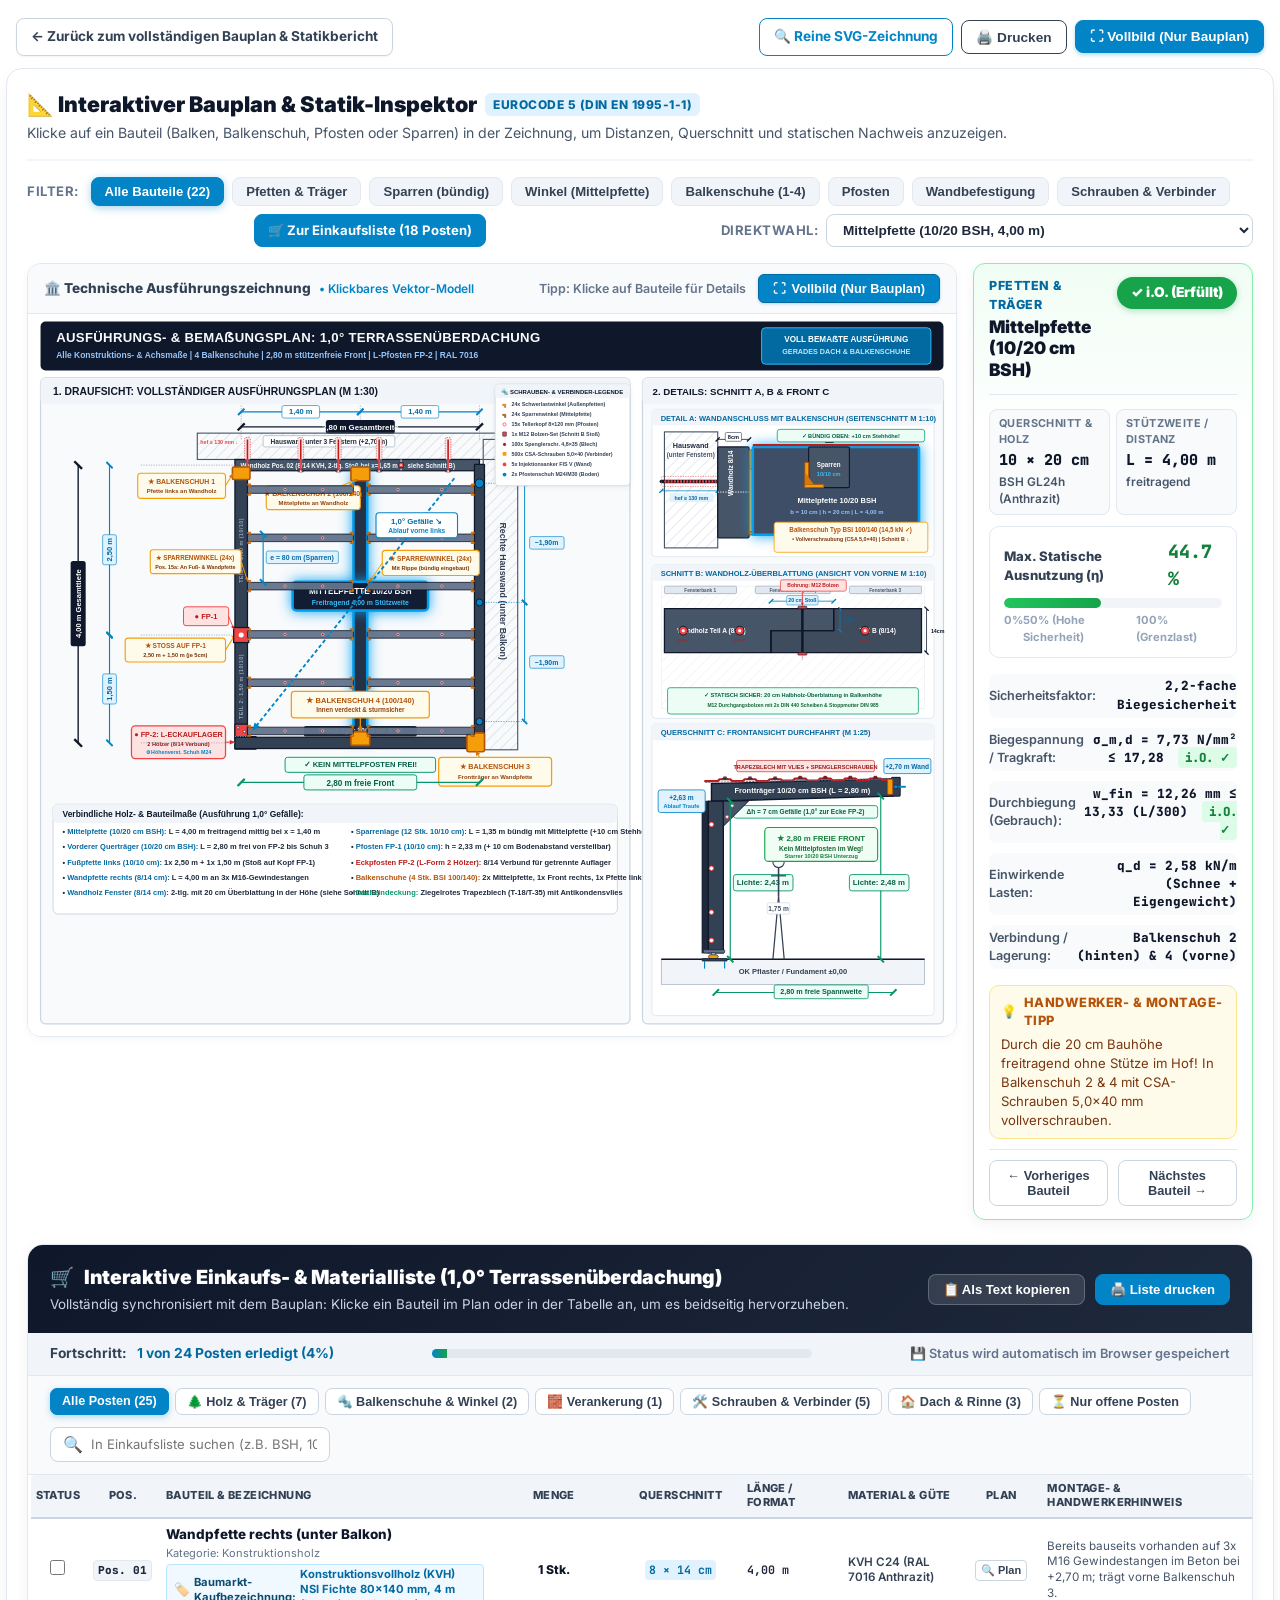
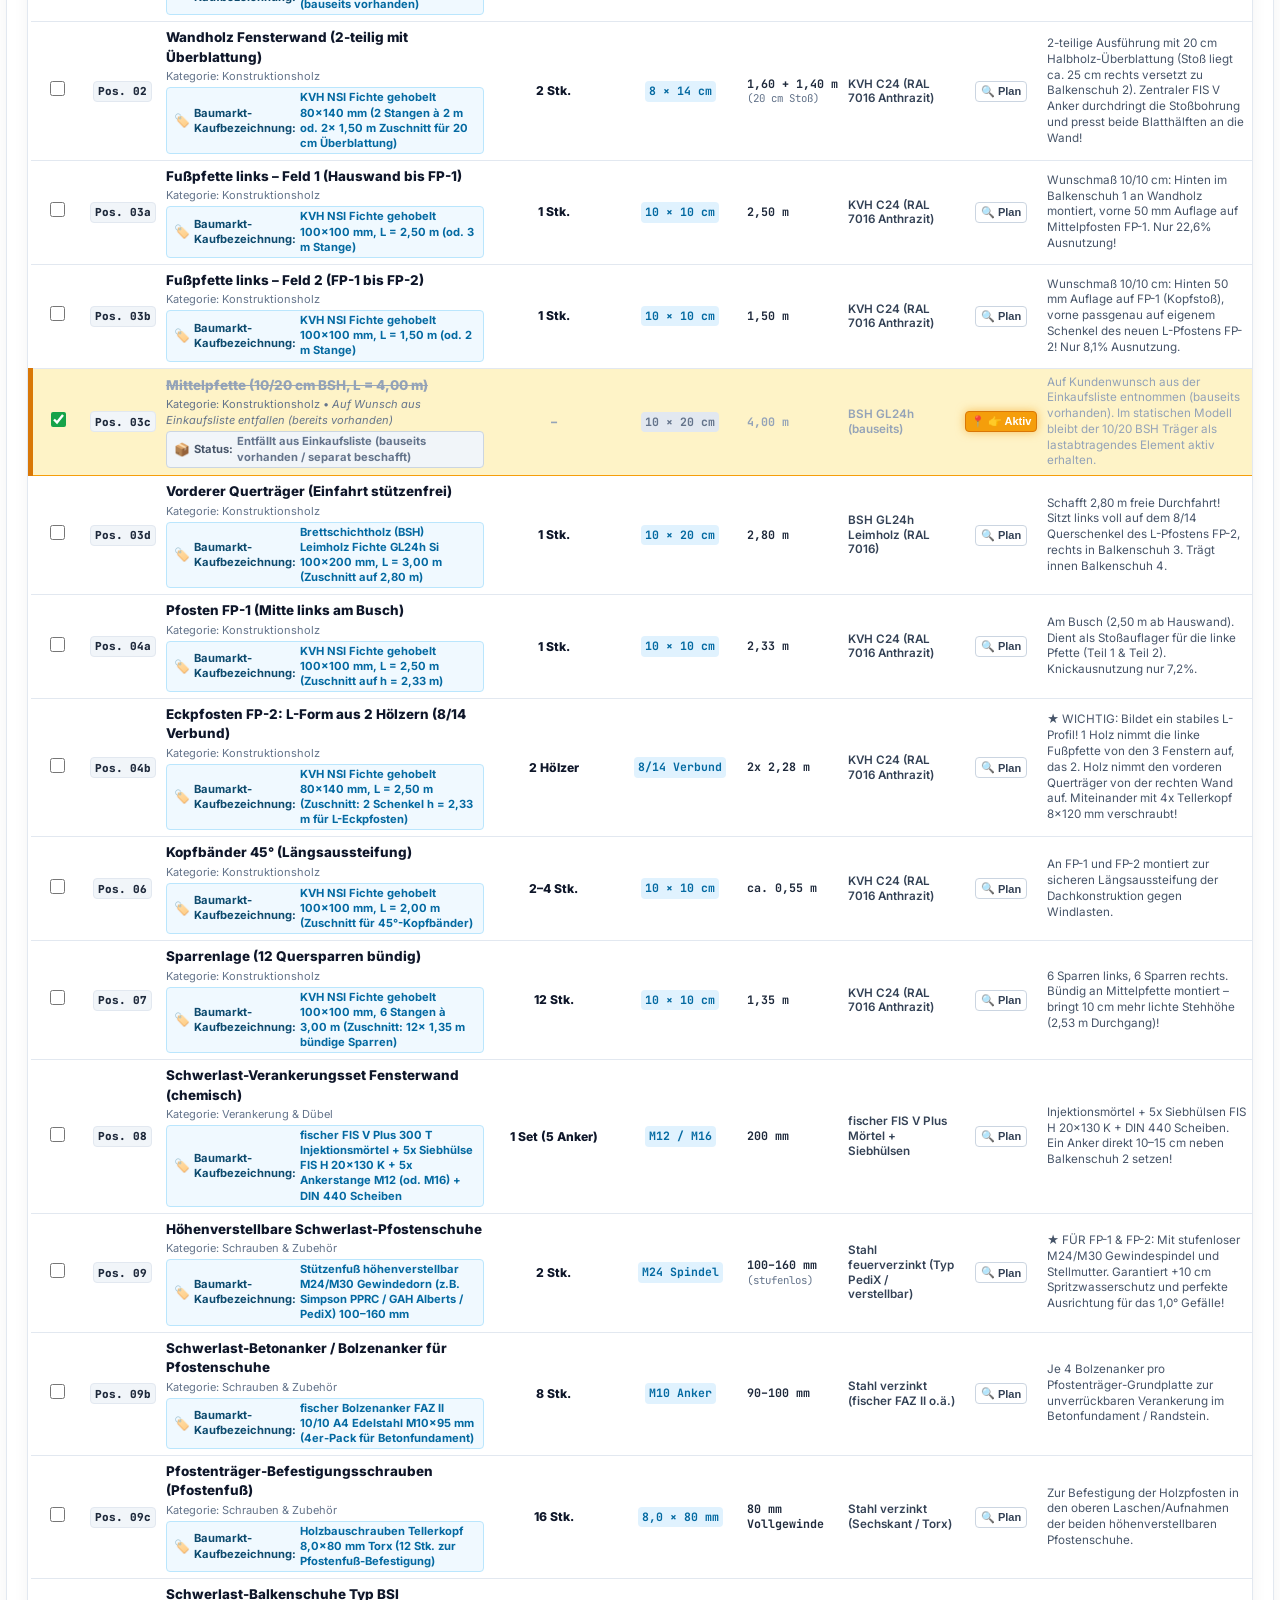
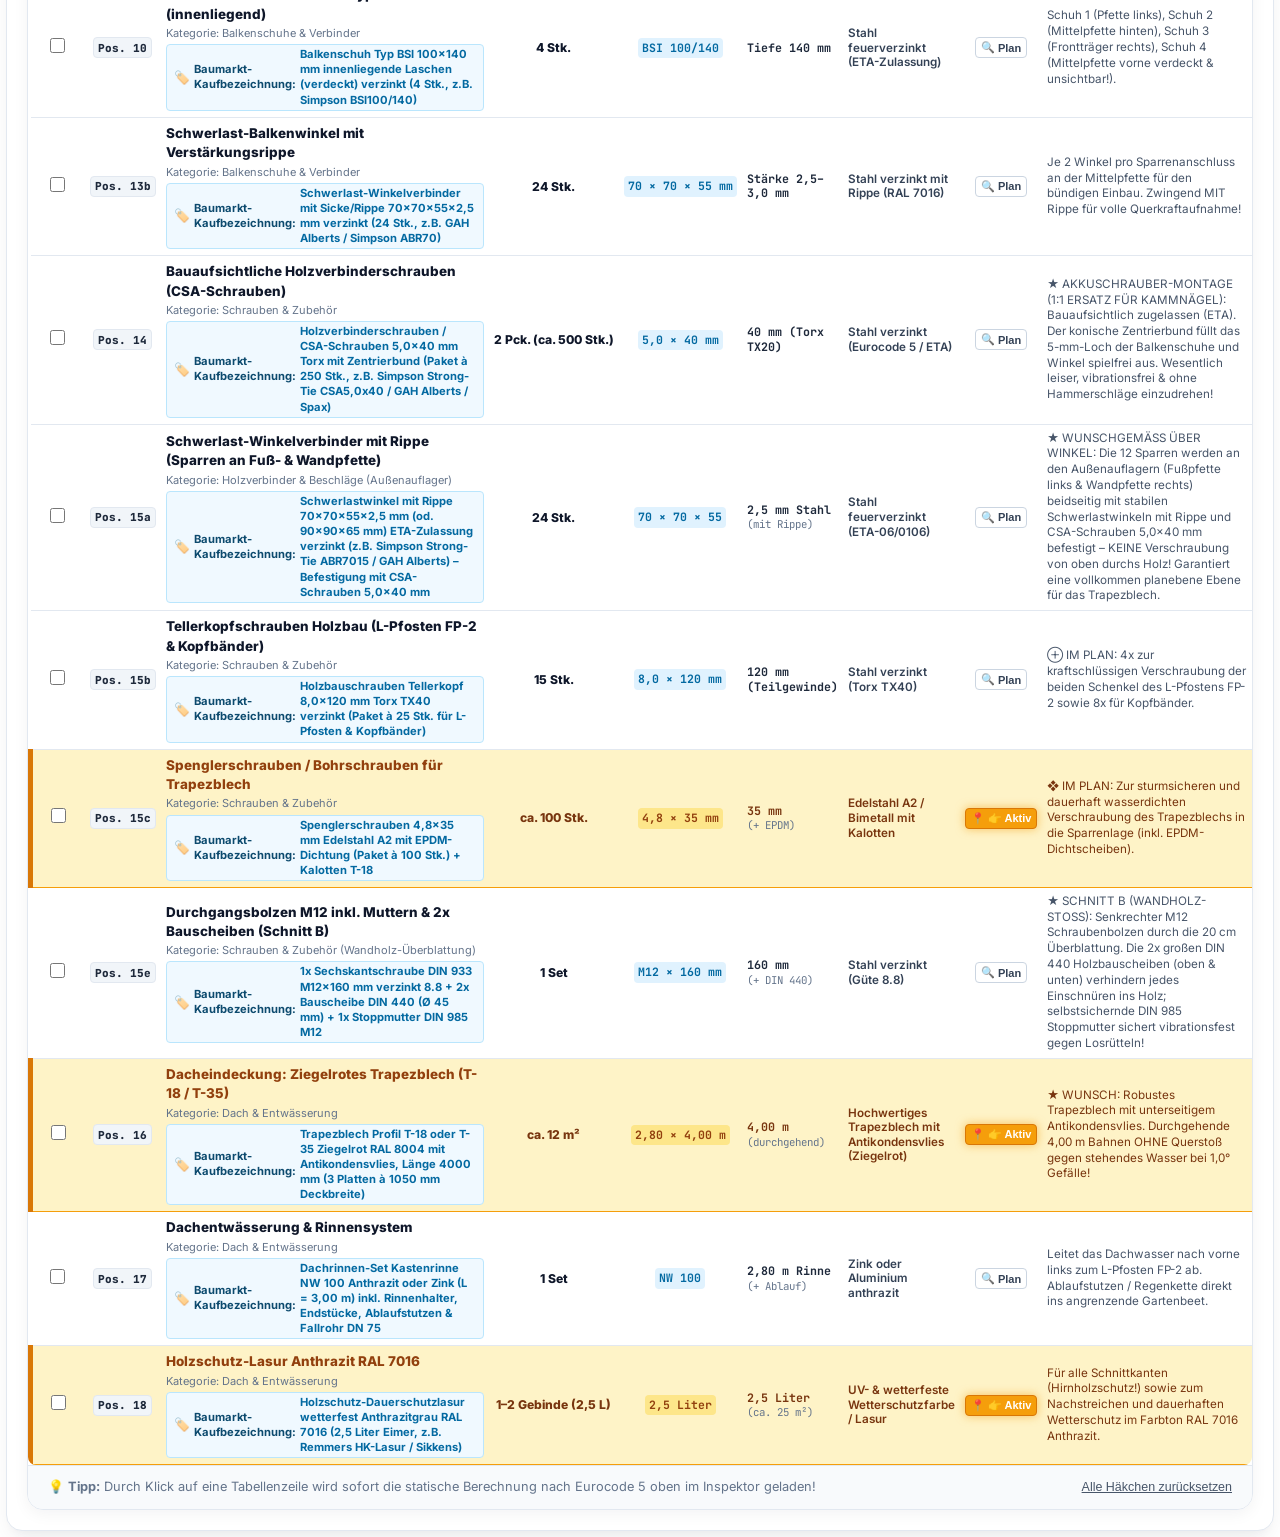
==== Statik-Inspektor.html @ 7f7fcd7c "Bauplan & interaktiver Statik-Inspektor für Terrassenüberdachung" ====
<!DOCTYPE html>
<html lang="de">
<head>
  <meta charset="UTF-8">
  <meta name="viewport" content="width=device-width, initial-scale=1.0, maximum-scale=5.0, viewport-fit=cover">
  <title>Interaktiver Bauplan &amp; Statik-Inspektor</title>
  <link rel="preconnect" href="https://fonts.googleapis.com">
  <link rel="preconnect" href="https://fonts.gstatic.com" crossorigin>
  <link href="https://fonts.googleapis.com/css2?family=Inter:wght@400;500;600;700;800;900&family=JetBrains+Mono:wght@500;700;800&display=swap" rel="stylesheet">
  <style>
    :root {
      --primary: #0284c7;
      --primary-dark: #0369a1;
      --primary-light: #e0f2fe;
      --slate-950: #020617;
      --slate-900: #0f172a;
      --slate-800: #1e293b;
      --slate-700: #334155;
      --slate-600: #475569;
      --slate-500: #64748b;
      --slate-400: #94a3b8;
      --slate-300: #cbd5e1;
      --slate-200: #e2e8f0;
      --slate-100: #f1f5f9;
      --slate-50: #f8fafc;
      --success: #16a34a;
      --success-dark: #15803d;
      --success-light: #dcfce7;
      --amber: #d97706;
      --amber-dark: #b45309;
      --amber-light: #fef3c7;
      --danger: #dc2626;
      --danger-light: #fee2e2;
      --wood-dark: #334155;
      --roof-red: #b91c1c;
      --highlight: #f59e0b;
      --highlight-glow: rgba(245, 158, 11, 0.45);
    }

    * {
      box-sizing: border-box;
      margin: 0;
      padding: 0;
    }

    body {
      font-family: 'Inter', -apple-system, BlinkMacSystemFont, sans-serif;
      color: var(--slate-800);
      background-color: transparent;
      padding: 6px;
      line-height: 1.45;
    }

    .widget-container {
      background: #ffffff;
      border: 1px solid var(--slate-200);
      border-radius: 16px;
      box-shadow: 0 10px 25px -5px rgba(15, 23, 42, 0.08), 0 8px 10px -6px rgba(15, 23, 42, 0.04);
      padding: 20px;
      max-width: 1400px;
      margin: 0 auto;
      overflow: hidden;
    }

    /* HEADER */
    .widget-header {
      display: flex;
      flex-wrap: wrap;
      justify-content: space-between;
      align-items: center;
      gap: 16px;
      padding-bottom: 16px;
      border-bottom: 2px solid var(--slate-100);
      margin-bottom: 16px;
    }

    .header-titles h2 {
      font-size: 1.35rem;
      font-weight: 900;
      color: var(--slate-900);
      display: flex;
      align-items: center;
      gap: 8px;
    }

    .header-titles h2 .badge-live {
      background: var(--primary-light);
      color: var(--primary-dark);
      font-size: 0.75rem;
      font-weight: 800;
      padding: 3px 8px;
      border-radius: 6px;
      text-transform: uppercase;
      letter-spacing: 0.5px;
    }

    .header-titles p {
      font-size: 0.88rem;
      color: var(--slate-600);
      margin-top: 3px;
    }

    /* CONTROLS & FILTER TABS */
    .filter-bar {
      display: flex;
      flex-wrap: wrap;
      gap: 8px;
      margin-bottom: 16px;
      align-items: center;
    }

    .filter-label {
      font-size: 0.82rem;
      font-weight: 700;
      color: var(--slate-500);
      text-transform: uppercase;
      letter-spacing: 0.5px;
      margin-right: 4px;
    }

    .filter-btn {
      background: var(--slate-100);
      border: 1px solid var(--slate-200);
      color: var(--slate-700);
      font-size: 0.82rem;
      font-weight: 700;
      padding: 6px 13px;
      border-radius: 8px;
      cursor: pointer;
      transition: all 0.15s ease;
      display: inline-flex;
      align-items: center;
      gap: 6px;
    }

    .filter-btn:hover {
      background: var(--slate-200);
      color: var(--slate-900);
    }

    .filter-btn.active {
      background: var(--primary);
      border-color: var(--primary);
      color: #ffffff;
      box-shadow: 0 2px 8px rgba(2, 132, 199, 0.35);
    }

    .quick-select {
      margin-left: auto;
      display: flex;
      align-items: center;
      gap: 8px;
    }

    .select-dropdown {
      padding: 7px 12px;
      border-radius: 8px;
      border: 1.5px solid var(--slate-300);
      background-color: #ffffff;
      font-size: 0.85rem;
      font-weight: 700;
      color: var(--slate-800);
      cursor: pointer;
      outline: none;
      transition: border-color 0.15s;
    }

    .select-dropdown:focus {
      border-color: var(--primary);
      box-shadow: 0 0 0 3px rgba(2, 132, 199, 0.15);
    }

    /* MAIN WORKSPACE LAYOUT */
    .workspace-grid {
      display: grid;
      grid-template-columns: minmax(0, 2.75fr) minmax(280px, 0.72fr);
      gap: 16px;
      align-items: start;
    }

    @media (max-width: 1020px) {
      .workspace-grid {
        grid-template-columns: 1fr;
      }
      .quick-select {
        margin-left: 0;
        width: 100%;
      }
      .select-dropdown {
        flex: 1;
      }
    }

    /* LEFT: DRAWING CANVAS */
    .canvas-card {
      background: #ffffff;
      border: 1.5px solid var(--slate-200);
      border-radius: 14px;
      overflow: hidden;
      display: flex;
      flex-direction: column;
      box-shadow: 0 2px 8px rgba(15, 23, 42, 0.04);
      position: relative;
    }

    .canvas-header {
      background: var(--slate-50);
      padding: 10px 16px;
      border-bottom: 1px solid var(--slate-200);
      display: flex;
      justify-content: space-between;
      align-items: center;
    }

    .canvas-title {
      font-size: 0.85rem;
      font-weight: 800;
      color: var(--slate-700);
      display: flex;
      align-items: center;
      gap: 8px;
    }

    .canvas-hint {
      font-size: 0.78rem;
      color: var(--slate-500);
      font-weight: 600;
    }

    .btn-fullscreen-plan {
      display: inline-flex;
      align-items: center;
      gap: 6px;
      padding: 6px 14px;
      background: var(--primary);
      color: #ffffff;
      border: 1px solid var(--primary-dark);
      border-radius: 6px;
      font-size: 0.8rem;
      font-weight: 700;
      cursor: pointer;
      transition: all 0.2s ease;
      box-shadow: 0 1px 3px rgba(2, 132, 199, 0.3);
    }

    .btn-fullscreen-plan:hover {
      background: var(--primary-dark);
      transform: translateY(-1px);
      box-shadow: 0 3px 8px rgba(2, 132, 199, 0.4);
    }

    /* ==================== VOLLBILD-MODUS: NUR DER BAUPLAN ==================== */
    .canvas-card:fullscreen,
    .canvas-card:-webkit-full-screen,
    body.plan-fullscreen-active .canvas-card {
      position: fixed !important;
      top: 0 !important;
      left: 0 !important;
      width: 100vw !important;
      height: 100vh !important;
      max-width: 100vw !important;
      max-height: 100vh !important;
      z-index: 9999999 !important;
      border-radius: 0 !important;
      border: none !important;
      margin: 0 !important;
      padding: 0 !important;
      background: #ffffff !important;
      display: flex !important;
      flex-direction: column !important;
    }

    body.plan-fullscreen-active .inspector-card,
    body.plan-fullscreen-active .shopping-card,
    body.plan-fullscreen-active .inspector-header,
    .canvas-card:fullscreen ~ .inspector-card,
    .canvas-card:-webkit-full-screen ~ .inspector-card,
    :fullscreen .inspector-card,
    :fullscreen .shopping-card,
    :fullscreen .inspector-header,
    :-webkit-full-screen .inspector-card,
    :-webkit-full-screen .shopping-card,
    :-webkit-full-screen .inspector-header {
      display: none !important;
    }

    .canvas-card:fullscreen .canvas-header,
    .canvas-card:-webkit-full-screen .canvas-header,
    body.plan-fullscreen-active .canvas-header {
      padding: 10px 24px;
      background: #0f172a;
      border-bottom: 1px solid #334155;
    }

    .canvas-card:fullscreen .canvas-title,
    .canvas-card:-webkit-full-screen .canvas-title,
    body.plan-fullscreen-active .canvas-title {
      color: #f8fafc;
      font-size: 1.05rem;
    }

    .canvas-card:fullscreen .canvas-hint,
    .canvas-card:-webkit-full-screen .canvas-hint,
    body.plan-fullscreen-active .canvas-hint {
      color: #94a3b8;
    }

    .canvas-card:fullscreen .svg-wrapper,
    .canvas-card:-webkit-full-screen .svg-wrapper,
    body.plan-fullscreen-active .svg-wrapper {
      flex: 1 1 auto !important;
      height: calc(100vh - 54px) !important;
      max-height: calc(100vh - 54px) !important;
      width: 100% !important;
      background: #ffffff;
      display: flex;
      align-items: center;
      justify-content: center;
      padding: 8px 16px;
      box-sizing: border-box;
      overflow: auto;
    }

    .canvas-card:fullscreen .svg-wrapper svg,
    .canvas-card:-webkit-full-screen .svg-wrapper svg,
    body.plan-fullscreen-active .svg-wrapper svg {
      width: 100% !important;
      height: 100% !important;
      max-height: calc(100vh - 70px) !important;
      object-fit: contain;
    }

    .svg-wrapper {
      position: relative;
      width: 100%;
      overflow: auto;
      background: #ffffff;
      max-height: 820px;
    }

    .svg-wrapper svg {
      display: block;
      width: 100%;
      height: auto;
      user-select: none;
    }

    /* SVG INTERACTIVE ELEMENTS */
    .comp-hitbox {
      cursor: pointer;
      pointer-events: auto;
      touch-action: manipulation;
      -webkit-tap-highlight-color: rgba(2, 132, 199, 0.25);
      transition: all 0.2s cubic-bezier(0.16, 1, 0.3, 1);
    }

    .comp-hitbox * {
      pointer-events: auto;
    }

    /* iPad / Mobile Floating Selection Toast */
    #touch-toast {
      position: fixed;
      bottom: 24px;
      left: 50%;
      transform: translateX(-50%) translateY(120px);
      background: #0f172a;
      color: #ffffff;
      padding: 10px 18px;
      border-radius: 9999px;
      box-shadow: 0 10px 25px -3px rgba(0, 0, 0, 0.3), 0 4px 6px -4px rgba(0, 0, 0, 0.2);
      font-size: 0.85rem;
      font-weight: 700;
      display: flex;
      align-items: center;
      gap: 10px;
      z-index: 100000;
      transition: transform 0.3s cubic-bezier(0.16, 1, 0.3, 1), opacity 0.3s ease;
      opacity: 0;
      pointer-events: none;
      border: 1px solid rgba(255, 255, 255, 0.15);
      white-space: nowrap;
      max-width: 90vw;
    }

    #touch-toast.is-visible {
      transform: translateX(-50%) translateY(0);
      opacity: 1;
      pointer-events: auto;
      cursor: pointer;
    }

    #touch-toast .toast-badge {
      background: var(--primary);
      color: #ffffff;
      padding: 2px 7px;
      border-radius: 6px;
      font-size: 0.72rem;
      font-weight: 800;
    }

    #touch-toast .toast-action {
      background: rgba(255, 255, 255, 0.15);
      color: #38bdf8;
      padding: 3px 8px;
      border-radius: 6px;
      font-size: 0.75rem;
      margin-left: 4px;
    }

    /* iPad Safari Helper Banner */
    .ios-hint-banner {
      background: #eff6ff;
      border: 1px solid #bfdbfe;
      color: #1e40af;
      padding: 10px 16px;
      border-radius: 10px;
      margin-bottom: 16px;
      font-size: 0.85rem;
      display: flex;
      align-items: center;
      justify-content: space-between;
      gap: 12px;
      box-shadow: 0 2px 5px rgba(2, 132, 199, 0.05);
    }

    .ios-hint-banner button {
      background: none;
      border: none;
      font-size: 1.1rem;
      color: #60a5fa;
      cursor: pointer;
      padding: 2px 6px;
      line-height: 1;
    }

    .comp-hitbox text {
      stroke: none !important;
    }

    .comp-hitbox:hover {
      filter: drop-shadow(0 0 6px rgba(245, 158, 11, 0.9)) brightness(1.15);
      stroke-width: 3.5px !important;
      stroke: #f59e0b !important;
    }

    .comp-hitbox.active {
      stroke: #0284c7 !important;
      stroke-width: 4px !important;
      filter: drop-shadow(0 0 10px rgba(2, 132, 199, 0.95)) brightness(1.2);
      animation: pulseActive 2s infinite ease-in-out;
    }

    @keyframes pulseActive {
      0% { filter: drop-shadow(0 0 6px rgba(2, 132, 199, 0.8)) brightness(1.2); }
      50% { filter: drop-shadow(0 0 14px rgba(2, 132, 199, 1)) brightness(1.3); }
      100% { filter: drop-shadow(0 0 6px rgba(2, 132, 199, 0.8)) brightness(1.2); }
    }

    /* RIGHT: STATIK INSPECTOR CARD */
    .inspector-card {
      background: #ffffff;
      border: 1.5px solid var(--slate-200);
      border-radius: 12px;
      padding: 13px 15px;
      box-shadow: 0 4px 14px rgba(15, 23, 42, 0.05);
      position: sticky;
      top: 10px;
    }

    .insp-comp-title {
      font-size: 1.08rem !important;
      font-weight: 900;
      color: var(--slate-900);
      line-height: 1.25;
    }

    .metrics-grid {
      display: grid;
      grid-template-columns: repeat(2, 1fr);
      gap: 6px !important;
      margin-bottom: 11px !important;
    }

    .metric-box {
      background: var(--slate-50);
      border: 1px solid var(--slate-200);
      border-radius: 8px !important;
      padding: 6px 9px !important;
    }

    .metric-label {
      font-size: 0.68rem !important;
      margin-bottom: 2px !important;
    }

    .metric-val {
      font-size: 0.94rem !important;
    }

    .detail-row {
      padding: 3.5px 0 !important;
      font-size: 0.79rem !important;
    }

    .tip-box {
      padding: 8px 11px !important;
      margin-bottom: 10px !important;
      font-size: 0.78rem !important;
    }

    .inspector-card.status-pass {
      border-color: #86efac;
      background: linear-gradient(180deg, #f0fdf4 0%, #ffffff 18%);
    }

    /* INSPECTOR HEADER */
    .insp-header {
      display: flex;
      justify-content: space-between;
      align-items: flex-start;
      gap: 12px;
      margin-bottom: 14px;
      padding-bottom: 14px;
      border-bottom: 1.5px solid var(--slate-200);
    }

    .insp-comp-type {
      font-size: 0.78rem;
      font-weight: 800;
      color: var(--primary-dark);
      text-transform: uppercase;
      letter-spacing: 0.5px;
      margin-bottom: 2px;
    }

    .insp-comp-title {
      font-size: 1.25rem;
      font-weight: 900;
      color: var(--slate-900);
      line-height: 1.25;
    }

    .insp-badge {
      display: inline-flex;
      align-items: center;
      gap: 6px;
      padding: 6px 14px;
      border-radius: 9999px;
      font-size: 0.86rem;
      font-weight: 900;
      white-space: nowrap;
      flex-shrink: 0;
    }

    .insp-badge.pass {
      background: var(--success);
      color: #ffffff;
      box-shadow: 0 2px 6px rgba(22, 163, 74, 0.3);
    }

    /* QUICK METRICS GRID */
    .metrics-grid {
      display: grid;
      grid-template-columns: repeat(2, 1fr);
      gap: 10px;
      margin-bottom: 16px;
    }

    .metric-box {
      background: var(--slate-50);
      border: 1px solid var(--slate-200);
      border-radius: 10px;
      padding: 10px 12px;
    }

    .metric-label {
      font-size: 0.74rem;
      font-weight: 700;
      color: var(--slate-500);
      text-transform: uppercase;
      letter-spacing: 0.4px;
      margin-bottom: 3px;
    }

    .metric-val {
      font-size: 1.05rem;
      font-weight: 900;
      color: var(--slate-900);
      font-family: 'JetBrains Mono', monospace;
    }

    .metric-sub {
      font-size: 0.74rem;
      font-weight: 600;
      color: var(--slate-600);
      margin-top: 2px;
    }

    /* PROGRESS BAR UTILIZATION */
    .util-container {
      background: #ffffff;
      border: 1.5px solid var(--slate-200);
      border-radius: 10px;
      padding: 12px 14px;
      margin-bottom: 16px;
    }

    .util-header {
      display: flex;
      justify-content: space-between;
      align-items: center;
      margin-bottom: 6px;
    }

    .util-title {
      font-size: 0.82rem;
      font-weight: 800;
      color: var(--slate-700);
    }

    .util-number {
      font-size: 1.15rem;
      font-weight: 900;
      color: var(--success-dark);
      font-family: 'JetBrains Mono', monospace;
    }

    .util-bar-track {
      background: var(--slate-100);
      height: 10px;
      border-radius: 9999px;
      overflow: hidden;
      position: relative;
    }

    .util-bar-fill {
      height: 100%;
      border-radius: 9999px;
      transition: width 0.4s ease;
      background: linear-gradient(90deg, #22c55e, #16a34a);
    }

    .util-bar-fill.medium {
      background: linear-gradient(90deg, #f59e0b, #d97706);
    }

    .util-scale {
      display: flex;
      justify-content: space-between;
      font-size: 0.7rem;
      font-weight: 700;
      color: var(--slate-400);
      margin-top: 4px;
    }

    /* STATIK DETAILS ACCORDION/CARDS */
    .details-section {
      display: flex;
      flex-direction: column;
      gap: 10px;
      margin-bottom: 16px;
    }

    .detail-row {
      display: flex;
      justify-content: space-between;
      align-items: center;
      padding: 8px 10px;
      background: var(--slate-50);
      border-radius: 8px;
      font-size: 0.85rem;
    }

    .detail-row .lbl {
      color: var(--slate-600);
      font-weight: 600;
    }

    .detail-row .val {
      font-family: 'JetBrains Mono', monospace;
      font-weight: 800;
      color: var(--slate-900);
      text-align: right;
    }

    .detail-row .badge-ok {
      background: var(--success-light);
      color: var(--success-dark);
      font-weight: 800;
      padding: 2px 7px;
      border-radius: 4px;
      font-size: 0.78rem;
      margin-left: 6px;
    }

    /* PRAXIS TIPP BOX */
    .tip-box {
      background: #fffbeb;
      border: 1.5px solid #fde68a;
      border-radius: 10px;
      padding: 12px 14px;
      margin-bottom: 14px;
    }

    .tip-title {
      font-size: 0.8rem;
      font-weight: 800;
      color: #b45309;
      display: flex;
      align-items: center;
      gap: 6px;
      margin-bottom: 4px;
      text-transform: uppercase;
      letter-spacing: 0.5px;
    }

    .tip-text {
      font-size: 0.82rem;
      color: #78350f;
      line-height: 1.45;
    }

    /* NAV CONTROLS */
    .insp-nav {
      display: flex;
      justify-content: space-between;
      gap: 10px;
      padding-top: 10px;
      border-top: 1px solid var(--slate-200);
    }

    .nav-btn {
      flex: 1;
      padding: 7px 12px;
      border-radius: 8px;
      border: 1px solid var(--slate-300);
      background: #ffffff;
      font-size: 0.8rem;
      font-weight: 700;
      color: var(--slate-700);
      cursor: pointer;
      transition: all 0.15s;
      display: flex;
      align-items: center;
      justify-content: center;
      gap: 6px;
    }

    .nav-btn:hover {
      background: var(--slate-100);
      color: var(--slate-900);
    }

    /* FLOATING SVG TOOLTIP */
    #svg-tooltip {
      position: absolute;
      display: none;
      background: var(--slate-900);
      color: #ffffff;
      padding: 6px 12px;
      border-radius: 8px;
      font-size: 0.78rem;
      font-weight: 700;
      pointer-events: none;
      z-index: 100;
      box-shadow: 0 4px 12px rgba(0,0,0,0.25);
      white-space: nowrap;
      transition: opacity 0.1s ease;
    }
  
    /* SHOPPING LIST STYLING */
    .shopping-card {
      margin-top: 24px;
      background: #ffffff;
      border: 1.5px solid var(--slate-200);
      border-radius: 16px;
      box-shadow: 0 4px 16px rgba(15, 23, 42, 0.05);
      overflow: hidden;
      transition: all 0.2s ease;
    }

    .shopping-header {
      background: linear-gradient(135deg, #0f172a 0%, #1e293b 100%);
      color: #ffffff;
      padding: 18px 22px;
      display: flex;
      flex-wrap: wrap;
      justify-content: space-between;
      align-items: center;
      gap: 16px;
    }

    .shopping-title-area h3 {
      font-size: 1.22rem;
      font-weight: 900;
      color: #ffffff;
      display: flex;
      align-items: center;
      gap: 10px;
    }

    .shopping-title-area p {
      font-size: 0.84rem;
      color: var(--slate-300);
      margin-top: 4px;
    }

    .shopping-actions {
      display: flex;
      flex-wrap: wrap;
      align-items: center;
      gap: 10px;
    }

    .shop-btn {
      background: rgba(255, 255, 255, 0.12);
      border: 1px solid rgba(255, 255, 255, 0.22);
      color: #ffffff;
      font-size: 0.82rem;
      font-weight: 700;
      padding: 7px 14px;
      border-radius: 8px;
      cursor: pointer;
      transition: all 0.15s ease;
      display: inline-flex;
      align-items: center;
      gap: 6px;
    }

    .shop-btn:hover {
      background: rgba(255, 255, 255, 0.25);
      transform: translateY(-1px);
    }

    .shop-btn.btn-accent {
      background: var(--primary);
      border-color: var(--primary);
    }

    .shop-btn.btn-accent:hover {
      background: var(--primary-dark);
    }

    /* PROGRESS BAR */
    .progress-bar-container {
      background: var(--slate-100);
      padding: 11px 22px;
      border-bottom: 1px solid var(--slate-200);
      display: flex;
      flex-wrap: wrap;
      justify-content: space-between;
      align-items: center;
      gap: 12px;
    }

    .progress-info {
      display: flex;
      align-items: center;
      gap: 10px;
      font-size: 0.86rem;
      font-weight: 700;
      color: var(--slate-700);
    }

    .progress-track {
      flex: 1;
      min-width: 160px;
      max-width: 380px;
      height: 9px;
      background: var(--slate-200);
      border-radius: 999px;
      overflow: hidden;
    }

    .progress-fill {
      height: 100%;
      background: linear-gradient(90deg, var(--primary) 0%, var(--success) 100%);
      width: 0%;
      transition: width 0.3s ease;
    }

    /* TOOLBAR & SEARCH */
    .shopping-toolbar {
      padding: 12px 22px;
      background: var(--slate-50);
      border-bottom: 1px solid var(--slate-200);
      display: flex;
      flex-wrap: wrap;
      justify-content: space-between;
      align-items: center;
      gap: 12px;
    }

    .shop-filter-tabs {
      display: flex;
      flex-wrap: wrap;
      gap: 6px;
    }

    .shop-tab-btn {
      background: #ffffff;
      border: 1px solid var(--slate-300);
      color: var(--slate-700);
      font-size: 0.79rem;
      font-weight: 700;
      padding: 5px 11px;
      border-radius: 7px;
      cursor: pointer;
      transition: all 0.15s;
    }

    .shop-tab-btn:hover {
      border-color: var(--primary);
      color: var(--primary-dark);
    }

    .shop-tab-btn.active {
      background: var(--primary);
      border-color: var(--primary);
      color: #ffffff;
      box-shadow: 0 2px 6px rgba(2, 132, 199, 0.3);
    }

    .shop-search-box {
      display: flex;
      align-items: center;
      gap: 8px;
      background: #ffffff;
      border: 1.5px solid var(--slate-300);
      border-radius: 8px;
      padding: 5px 12px;
      width: 280px;
      transition: border-color 0.15s;
    }

    .shop-search-box:focus-within {
      border-color: var(--primary);
      box-shadow: 0 0 0 3px rgba(2, 132, 199, 0.15);
    }

    .shop-search-box input {
      border: none;
      outline: none;
      font-size: 0.82rem;
      width: 100%;
      font-family: inherit;
      color: var(--slate-800);
    }

    /* TABLE STYLING - COMPACT & 100% CONTAINER FIT */
    .shopping-table-wrapper {
      width: 100%;
      background: #ffffff;
      border-radius: 8px;
      overflow-x: auto;
    }

    .shopping-table {
      width: 100%;
      border-collapse: collapse;
      font-size: 0.78rem;
      text-align: left;
      table-layout: auto;
    }

    .shopping-table th {
      background: var(--slate-100);
      color: var(--slate-700);
      font-weight: 800;
      font-size: 0.69rem;
      text-transform: uppercase;
      letter-spacing: 0.4px;
      padding: 7px 5px;
      border-bottom: 2px solid var(--slate-300);
      line-height: 1.25;
    }

    .shopping-table td {
      padding: 6px 5px;
      border-bottom: 1px solid var(--slate-200);
      color: var(--slate-800);
      vertical-align: middle;
      transition: all 0.15s ease;
      font-size: 0.76rem;
    }

    .shopping-table tr {
      cursor: pointer;
    }

    .shopping-table tr:hover td {
      background-color: var(--slate-50);
    }

    /* HIGHLIGHT ACTIVE ROW */
    .shopping-table tr.highlight-active td {
      background-color: #fef3c7 !important;
      color: #78350f !important;
      border-top: 1.5px solid #f59e0b;
      border-bottom: 1.5px solid #f59e0b;
    }

    .shopping-table tr.highlight-active td:first-child {
      border-left: 5px solid #d97706 !important;
    }

    .shopping-table tr.highlight-active .pos-title {
      color: #92400e !important;
    }

    .shopping-table tr.highlight-active .badge-dim {
      background: #fde68a !important;
      color: #92400e !important;
    }

    /* CHECKED ITEM ROW */
    .shopping-table tr.is-done td {
      background-color: #f8fafc;
      color: var(--slate-400) !important;
    }

    .shopping-table tr.is-done .pos-title {
      text-decoration: line-through;
      color: var(--slate-400) !important;
    }

    .shopping-table tr.is-done .badge-dim {
      background: var(--slate-200) !important;
      color: var(--slate-500) !important;
    }

    /* CUSTOM CHECKBOX */
    .custom-chk {
      width: 15px;
      height: 15px;
      cursor: pointer;
      accent-color: var(--success);
    }

    /* PILLS & BADGES */
    .badge-pos {
      font-family: 'JetBrains Mono', monospace;
      font-weight: 800;
      font-size: 0.69rem;
      background: var(--slate-100);
      color: var(--slate-800);
      padding: 1.5px 4px;
      border-radius: 4px;
      display: inline-block;
      border: 1px solid var(--slate-200);
    }

    .badge-dim {
      font-family: 'JetBrains Mono', monospace;
      font-weight: 700;
      font-size: 0.72rem;
      background: #e0f2fe;
      color: #0369a1;
      padding: 2px 4px;
      border-radius: 4px;
      display: inline-block;
      white-space: nowrap;
    }

    .badge-plan-link {
      display: inline-flex;
      align-items: center;
      gap: 3px;
      background: #ffffff;
      border: 1px solid var(--slate-300);
      color: var(--slate-700);
      padding: 3px 5px;
      border-radius: 4px;
      font-size: 0.69rem;
      font-weight: 700;
      cursor: pointer;
      transition: all 0.15s;
      white-space: nowrap;
    }

    .badge-plan-link:hover {
      background: var(--primary);
      border-color: var(--primary);
      color: #ffffff;
    }

    .badge-plan-link.active-link {
      background: #f59e0b !important;
      border-color: #d97706 !important;
      color: #ffffff !important;
      box-shadow: 0 0 10px rgba(245, 158, 11, 0.6);
      animation: pulsePlanBtn 1.5s infinite;
    }

    @keyframes pulsePlanBtn {
      0% { transform: scale(1); }
      50% { transform: scale(1.05); }
      100% { transform: scale(1); }
    }
    
</style>
</head>
<body>
  <!-- Top Navigation Bar for Distribution -->
  <div style="max-width: 1400px; margin: 12px auto; display: flex; justify-content: space-between; align-items: center; flex-wrap: wrap; gap: 10px; padding: 0 10px;">
    <div>
      <a href="Bauplan.html" style="display: inline-flex; align-items: center; gap: 6px; padding: 8px 14px; background: #ffffff; border: 1px solid #cbd5e1; border-radius: 8px; color: #334155; text-decoration: none; font-size: 0.85rem; font-weight: 700; box-shadow: 0 1px 2px rgba(0,0,0,0.05);">
        ← Zurück zum vollständigen Bauplan &amp; Statikbericht
      </a>
    </div>
    <div style="display: flex; align-items: center; gap: 8px;">
      <a href="diagrams/bauplan-dachueberstand.svg" target="_blank" style="display: inline-flex; align-items: center; gap: 6px; padding: 8px 14px; background: #ffffff; border: 1px solid #0284c7; border-radius: 8px; color: #0284c7; text-decoration: none; font-size: 0.85rem; font-weight: 700;">
        🔍 Reine SVG-Zeichnung
      </a>
      <button onclick="window.print()" style="display: inline-flex; align-items: center; gap: 6px; padding: 8px 14px; background: #ffffff; border: 1px solid #334155; border-radius: 8px; color: #334155; font-size: 0.85rem; font-weight: 700; cursor: pointer;">
        🖨️ Drucken
      </button>
      <button onclick="window.togglePlanFullscreen()" style="display: inline-flex; align-items: center; gap: 6px; padding: 8px 14px; background: #0284c7; border: 1px solid #0284c7; border-radius: 8px; color: #ffffff; font-size: 0.85rem; font-weight: 700; cursor: pointer; box-shadow: 0 2px 4px rgba(2, 132, 199, 0.3);">
        ⛶ Vollbild (Nur Bauplan)
      </button>
    </div>
  </div>


<div class="widget-container">
  <!-- HEADER -->
  <!-- iPad / Mobile Helper Banner (nur bei Bedarf sichtbar) -->
  <div id="ios-hint" class="ios-hint-banner" style="display: none;">
    <div>
      <strong>📱 iPad-Tipp:</strong> Datei aus der Dateien-App geöffnet? Tippe oben rechts auf <strong>Teilen</strong> (<span style="font-size:1.1em;">⎙</span>) → <strong>In Safari öffnen</strong> für beste Touch-Reaktion &amp; Vollbild.
    </div>
    <button type="button" onclick="document.getElementById('ios-hint').style.display='none'; localStorage.setItem('hide-ios-hint', '1');" title="Ausblenden">✕</button>
  </div>

  <!-- Floating Selection Toast für Finger-Touch -->
  <div id="touch-toast" onclick="scrollToInspector()">
    <span class="toast-badge" id="toast-pos">Pos. --</span>
    <span id="toast-name">Bauteil ausgewählt</span>
    <span class="toast-action">Details ansehen ↓</span>
  </div>

  <div class="widget-header">
    <div class="header-titles">
      <h2>
        <span>📐 Interaktiver Bauplan &amp; Statik-Inspektor</span>
        <span class="badge-live">Eurocode 5 (DIN EN 1995-1-1)</span>
      </h2>
      <p>Klicke auf ein Bauteil (Balken, Balkenschuh, Pfosten oder Sparren) in der Zeichnung, um Distanzen, Querschnitt und statischen Nachweis anzuzeigen.</p>
    </div>
  </div>

  <!-- FILTER & QUICK-SELECT BAR -->
  <div class="filter-bar">
    <span class="filter-label">Filter:</span>
    <button class="filter-btn active" data-filter="all">Alle Bauteile (22)</button>
    <button class="filter-btn" data-filter="pfetten">Pfetten &amp; Träger</button>
    <button class="filter-btn" data-filter="sparren">Sparren (bündig)</button>
    <button class="filter-btn" data-filter="winkel">Winkel (Mittelpfette)</button>
    <button class="filter-btn" data-filter="balkenschuhe">Balkenschuhe (1-4)</button>
    <button class="filter-btn" data-filter="pfosten">Pfosten</button>
    <button class="filter-btn" data-filter="wand">Wandbefestigung</button>
    <button class="filter-btn" data-filter="schrauben">Schrauben &amp; Verbinder</button>

    <a href="#shopping-list-card" class="filter-btn" style="background:#0284c7;color:#ffffff;border-color:#0284c7;margin-left:auto;text-decoration:none;">🛒 Zur Einkaufsliste (18 Posten)</a>
    <div class="quick-select">
      <label for="comp-select" class="filter-label" style="margin: 0;">Direktwahl:</label>
      <select id="comp-select" class="select-dropdown">
        <option value="mittelpfette">Mittelpfette (10/20 BSH, 4,00 m)</option>
        <option value="fronttraeger">Vorderer Querträger (10/20 BSH, 2,80 m)</option>
        <option value="pfette-links-1">Fußpfette links Teil 1 (10/10 KVH, 2,50 m: Wand bis FP-1)</option>
        <option value="pfette-links-2">Fußpfette links Teil 2 (10/10 KVH, 1,50 m: FP-1 bis FP-2)</option>
        <option value="wandholz-fenster">Wandholz Fenster (8/14 KVH, 2,80 m)</option>
        <option value="wandpfette-rechts">Wandpfette rechts (8/14 KVH, 4,00 m)</option>
        <option value="sparren">Sparren (12 Stk. 10/10 cm, bündig)</option>
        <option value="balkenwinkel">Balkenwinkel Mittelpfette (24x Schwerlastwinkel mit Rippe)</option>
        <option value="pfosten-fp1">Pfosten FP-1 (10/10 KVH, Mitte links)</option>
        <option value="pfosten-fp2">Pfosten FP-2 (10/10 KVH, Vorne links)</option>
        <option value="balkenschuh-1">Balkenschuh 1 (Hinten links, Pfette 10/10)</option>
        <option value="balkenschuh-2">Balkenschuh 2 (Hinten Mitte, Mittelpfette)</option>
        <option value="balkenschuh-3">Balkenschuh 3 (Vorne rechts, Frontträger)</option>
        <option value="balkenschuh-4">Balkenschuh 4 (Vorne Mitte, Mittelpfette)</option>
        <option value="injektionsanker">Wandanker (5x fischer FIS V Plus in Hauswand)</option>
        <option value="m16-staebe">3x M16 Gewindestangen rechts</option>
        <option value="bolzen-m12">M12 Durchgangsbolzen-Set (Schnitt B Stoß)</option>
        <option value="tellerkopf-sparren">25x Tellerkopf 8×180 mm (Sparrenlage)</option>
        <option value="tellerkopf-pfosten">15x Tellerkopf 8×120 mm (Kopfband/Pfosten)</option>
        <option value="spenglerschrauben">100x Spenglerschrauben 4,8×35 mm (Trapezblech)</option>
        <option value="sparrenwinkel-aussen">24x Schwerlastwinkel Außenpfetten (Pos. 15a)</option>
        <option value="csa-schrauben">500x CSA-Schrauben 5,0×40 mm (Verbinder)</option>
        <option value="pfostenschuh">2x Pfostenschuh M24/M30 (Fundament)</option>
      </select>
    </div>
  </div>

  <!-- WORKSPACE -->
  <div class="workspace-grid">
    <!-- LEFT: DRAWING CANVAS -->
    <div class="canvas-card">
      <div class="canvas-header">
        <span class="canvas-title">
          <span>🏛️ Technische Ausführungszeichnung</span>
          <span style="font-weight: 600; font-size: 0.75rem; color: var(--primary);">• Klickbares Vektor-Modell</span>
        </span>
        <div style="display: flex; align-items: center; gap: 12px;">
          <span class="canvas-hint">Tipp: Klicke auf Bauteile für Details</span>
          <button type="button" class="btn-fullscreen-plan" id="btn-toggle-fs" onclick="togglePlanFullscreen()" title="Nur den Bauplan im Vollbildmodus anzeigen">
            <span id="fs-icon">⛶</span>
            <span id="fs-text">Vollbild (Nur Bauplan)</span>
          </button>
        </div>
      </div>

      <div class="svg-wrapper" id="svg-container">
        <div id="svg-tooltip"></div>
        <!-- Master SVG embedded directly with interactive attributes -->
<svg xmlns="http://www.w3.org/2000/svg" viewBox="0 0 1480 1150" width="100%" height="100%" style="background-color: #ffffff; font-family: -apple-system, BlinkMacSystemFont, 'Segoe UI', Roboto, Helvetica, Arial, sans-serif;">
  <defs>
    <!-- Architectural Tick Markers for Dimension Lines -->
    <marker id="tick" viewBox="0 0 10 10" refX="5" refY="5" markerWidth="7" markerHeight="7" orient="auto">
      <line x1="1" y1="9" x2="9" y2="1" stroke="#0f172a" stroke-width="2.5" />
    </marker>
    <marker id="tick-blue" viewBox="0 0 10 10" refX="5" refY="5" markerWidth="7" markerHeight="7" orient="auto">
      <line x1="1" y1="9" x2="9" y2="1" stroke="#0284c7" stroke-width="2.5" />
    </marker>
    <marker id="tick-green" viewBox="0 0 10 10" refX="5" refY="5" markerWidth="7" markerHeight="7" orient="auto">
      <line x1="1" y1="9" x2="9" y2="1" stroke="#059669" stroke-width="2.5" />
    </marker>
    <marker id="tick-amber" viewBox="0 0 10 10" refX="5" refY="5" markerWidth="7" markerHeight="7" orient="auto">
      <line x1="1" y1="9" x2="9" y2="1" stroke="#b45309" stroke-width="2.5" />
    </marker>
    <marker id="arrow" viewBox="0 0 10 10" refX="6" refY="5" markerWidth="6" markerHeight="6" orient="auto-start-reverse">
      <path d="M 1 2 L 8 5 L 1 8 z" fill="#334155" />
    </marker>
    <marker id="arrow-green" viewBox="0 0 10 10" refX="6" refY="5" markerWidth="6" markerHeight="6" orient="auto-start-reverse">
      <path d="M 1 2 L 8 5 L 1 8 z" fill="#059669" />
    </marker>
    <marker id="arrow-blue" viewBox="0 0 10 10" refX="6" refY="5" markerWidth="6" markerHeight="6" orient="auto-start-reverse">
      <path d="M 1 2 L 8 5 L 1 8 z" fill="#0284c7" />
    </marker>
    <marker id="arrow-amber" viewBox="0 0 10 10" refX="6" refY="5" markerWidth="6" markerHeight="6" orient="auto-start-reverse">
      <path d="M 1 2 L 8 5 L 1 8 z" fill="#d97706" />
    </marker>
    <marker id="arrow-red" viewBox="0 0 10 10" refX="6" refY="5" markerWidth="6" markerHeight="6" orient="auto-start-reverse">
      <path d="M 1 2 L 8 5 L 1 8 z" fill="#dc2626" />
    </marker>
    <pattern id="hatch-wall" width="12" height="12" patternTransform="rotate(45 0 0)" patternUnits="userSpaceOnUse">
      <line x1="0" y1="0" x2="0" y2="12" stroke="#94a3b8" stroke-width="1.3" opacity="0.6" />
    </pattern>
  </defs>

  <!-- ==================== HEADER BAR ==================== -->
  <rect x="20" y="12" width="1440" height="78" rx="8" fill="#0f172a" />
  <text x="45" y="44" font-size="21" font-weight="900" fill="#f8fafc" letter-spacing="0.5">AUSFÜHRUNGS- &amp; BEMAẞUNGSPLAN: 1,0° TERRASSENÜBERDACHUNG</text>
  <text x="45" y="70" font-size="13.5" font-weight="600" fill="#93c5fd">Alle Konstruktions- &amp; Achsmaße | 4 Balkenschuhe | 2,80 m stützenfreie Front | L-Pfosten FP-2 | RAL 7016</text>
  
  <rect x="1170" y="22" width="270" height="58" rx="6" fill="#0369a1" stroke="#38bdf8" stroke-width="1.5" />
  <text x="1305" y="45" font-size="13" font-weight="900" fill="#ffffff" text-anchor="middle">VOLL BEMAẞTE AUSFÜHRUNG</text>
  <text x="1305" y="64" font-size="11.5" font-weight="700" fill="#bae6fd" text-anchor="middle">GERADES DACH &amp; BALKENSCHUHE</text>

  <!-- ============================================================== -->
  <!-- LINKES PANEL: 1. DRAUFSICHT (MASSIV VERGRÖSSERT AUF 950px BREITE!) -->
  <!-- ============================================================== -->
  <g id="grundriss" transform="translate(20, 102)">
    <!-- Container Card -->
    <rect x="0" y="0" width="940" height="1030" rx="8" fill="#f8fafc" stroke="#cbd5e1" stroke-width="2" />
    <rect x="0" y="0" width="940" height="42" rx="8" fill="#f1f5f9" />
    <text x="20" y="27" font-size="16.5" font-weight="900" fill="#0f172a">1. DRAUFSICHT: VOLLSTÄNDIGER AUSFÜHRUNGSPLAN (M 1:30)</text>

    <!-- ROOF GEOMETRY REFERENCE COORDINATES:
         Left beam (Fußpfette links): x = 320
         Center beam (Mittelpfette):  x = 510  (Distance = 190 px -> 1,40 m)
         Right beam (Wandpfette):     x = 700  (Distance = 190 px -> 1,40 m, Total Width = 380 px -> 2,80 m)
         Back wall (Fensterwand):     y = 135
         Front beam (Frontträger):    y = 575  (Total Depth = 440 px -> 4,00 m)
         FP-1 post (at 2,50 m depth): y = 410  (275 px from wall)
         FP-2 post (at 4,00 m depth): y = 575
    -->

    <!-- ==================== BEMAẞUNGEN OBEN (BREITE) ==================== -->
    <line x1="320" y1="44" x2="320" y2="100" stroke="#94a3b8" stroke-width="1.2" stroke-dasharray="2,2" />
    <line x1="510" y1="44" x2="510" y2="100" stroke="#94a3b8" stroke-width="1.2" stroke-dasharray="2,2" />
    <line x1="700" y1="44" x2="700" y2="100" stroke="#94a3b8" stroke-width="1.2" stroke-dasharray="2,2" />

    <!-- Teilmaße: 1,40 m + 1,40 m -->
    <line x1="320" y1="54" x2="510" y2="54" marker-start="url(#tick-blue)" marker-end="url(#tick-blue)" stroke="#0284c7" stroke-width="1.8" />
    <rect x="385" y="44" width="60" height="20" rx="3" fill="#ffffff" stroke="#0284c7" stroke-width="1" />
    <text x="415" y="58" font-size="12" font-weight="900" fill="#0369a1" text-anchor="middle">1,40 m</text>

    <line x1="510" y1="54" x2="700" y2="54" marker-start="url(#tick-blue)" marker-end="url(#tick-blue)" stroke="#0284c7" stroke-width="1.8" />
    <rect x="575" y="44" width="60" height="20" rx="3" fill="#ffffff" stroke="#0284c7" stroke-width="1" />
    <text x="605" y="58" font-size="12" font-weight="900" fill="#0369a1" text-anchor="middle">1,40 m</text>

    <!-- Gesamtbreite 2,80 m -->
    <line x1="320" y1="78" x2="700" y2="78" marker-start="url(#tick)" marker-end="url(#tick)" stroke="#0f172a" stroke-width="2" />
    <rect x="455" y="67" width="110" height="22" rx="4" fill="#0f172a" />
    <text x="510" y="83" font-size="12.5" font-weight="900" fill="#ffffff" text-anchor="middle">2,80 m Gesamtbreite</text>

    <!-- ==================== HINTERE WAND (FENSTER) & WANDHOLZ MIT ANKERN ==================== -->
    <!-- Hauswand-Mauerwerk (Hintergrund: y=88 bis 130) -->
    <rect x="250" y="88" width="510" height="42" fill="url(#hatch-wall)" stroke="#475569" stroke-width="1.8" />
    
    <!-- Beschriftung Hauswand (mittig platziert) -->
    <rect x="355" y="92" width="210" height="18" rx="3" fill="#ffffff" stroke="#94a3b8" stroke-width="1" opacity="0.95" />
    <text x="460" y="105" font-size="10.5" font-weight="800" fill="#1e293b" text-anchor="middle">Hauswand unter 3 Fenstern (+2,70 m)</text>
    <text x="285" y="105" font-size="8.5" font-weight="800" fill="#ef4444" text-anchor="middle">hef ≥ 130 mm ↓</text>

    <!-- ==================== WANDHOLZ POS. 02 (8/14 cm KVH) ==================== -->
    <g id="svg-wandholz-fenster" class="comp-hitbox" data-id="wandholz-fenster">
      <rect id="svg-wandholz-fenster" class="comp-hitbox" data-id="wandholz-fenster" x="310" y="130" width="390" height="18" fill="#475569" stroke="#0f172a" stroke-width="2" />
      <!-- Transversale Fugenlinie am Stoß x=575 (unteres & oberes Blatt treffen aufeinander) -->
      <line x1="575" y1="130" x2="575" y2="148" stroke="#ffffff" stroke-width="1.8" stroke-dasharray="2,1" />
      <text x="490" y="143" font-size="10" font-weight="800" fill="#f8fafc" text-anchor="middle" paint-order="stroke" stroke="#0f172a" stroke-width="1.5">Wandholz Pos. 02 (8/14 KVH, 2-tlg. Stoß bei x=1,65 m → siehe Schnitt B)</text>
    </g>

    <!-- Zentraler M12 Durchgangsbolzen am Stoß (senkrechte Bohrung durch beide Blätter) -->
    <g class="comp-hitbox" data-id="bolzen-m12" title="M12 Durchgangsbolzen Stoß (Schnitt B)">
      <circle cx="575" cy="139" r="18" fill="rgba(0,0,0,0.001)" pointer-events="all" />
      <circle cx="575" cy="139" r="4.5" fill="#ef4444" stroke="#0f172a" stroke-width="1.2" />
      <circle cx="575" cy="139" r="1.5" fill="#ffffff" />
    </g>

    <!-- ==================== 5x INJEKTIONSANKER FIS V PLUS (DURCH HOLZ IN DIE HAUSWAND) ==================== -->
    <!-- Korrekt dargestellt: Gehen horizontal von Holz-Vorderseite (y=148) durchs Holz (y=148->130) und tief in die Ziegelwand (y=130->95) -->
    <g id="svg-injektionsanker" class="comp-hitbox" data-id="injektionsanker" title="5x Injektionsanker FIS V Plus M12 mit Siebhülse FIS H 20x130">
      <!-- Anker 1 (x=330): Links bei Pfette 1 -->
      <rect x="325.5" y="95" width="9" height="35" rx="2" fill="#fee2e2" stroke="#ef4444" stroke-width="1.2" stroke-dasharray="2,2" />
      <line x1="330" y1="130" x2="330" y2="98" stroke="#b91c1c" stroke-width="2.5" />
      <line x1="330" y1="148" x2="330" y2="130" stroke="#ef4444" stroke-width="3" />
      <rect x="326" y="147" width="8" height="3" rx="0.5" fill="#ef4444" stroke="#0f172a" stroke-width="0.8" />
      <circle cx="330" cy="148.5" r="1.5" fill="#ffffff" /><rect x="316" y="95" width="28" height="60" fill="rgba(0,0,0,0.001)" pointer-events="all" />

      <!-- Anker 2 (x=415): Zwischenfeld links -->
      <rect x="410.5" y="95" width="9" height="35" rx="2" fill="#fee2e2" stroke="#ef4444" stroke-width="1.2" stroke-dasharray="2,2" />
      <line x1="415" y1="130" x2="415" y2="98" stroke="#b91c1c" stroke-width="2.5" />
      <line x1="415" y1="148" x2="415" y2="130" stroke="#ef4444" stroke-width="3" />
      <rect x="411" y="147" width="8" height="3" rx="0.5" fill="#ef4444" stroke="#0f172a" stroke-width="0.8" />
      <circle cx="415" cy="148.5" r="1.5" fill="#ffffff" /><rect x="401" y="95" width="28" height="60" fill="rgba(0,0,0,0.001)" pointer-events="all" />

      <!-- Anker 3 (x=475): Direkt 25 cm links neben Balkenschuh 2 -->
      <rect x="470.5" y="95" width="9" height="35" rx="2" fill="#fee2e2" stroke="#ef4444" stroke-width="1.2" stroke-dasharray="2,2" />
      <line x1="475" y1="130" x2="475" y2="98" stroke="#b91c1c" stroke-width="2.5" />
      <line x1="475" y1="148" x2="475" y2="130" stroke="#ef4444" stroke-width="3" />
      <rect x="471" y="147" width="8" height="3" rx="0.5" fill="#ef4444" stroke="#0f172a" stroke-width="0.8" />
      <circle cx="475" cy="148.5" r="1.5" fill="#ffffff" /><rect x="461" y="95" width="28" height="60" fill="rgba(0,0,0,0.001)" pointer-events="all" />

      <!-- Anker 4 (x=540): ca. 25 cm vor dem Stoß (in Teil A) -->
      <rect x="535.5" y="95" width="9" height="35" rx="2" fill="#fee2e2" stroke="#ef4444" stroke-width="1.2" stroke-dasharray="2,2" />
      <line x1="540" y1="130" x2="540" y2="98" stroke="#b91c1c" stroke-width="2.5" />
      <line x1="540" y1="148" x2="540" y2="130" stroke="#ef4444" stroke-width="3" />
      <rect x="536" y="147" width="8" height="3" rx="0.5" fill="#ef4444" stroke="#0f172a" stroke-width="0.8" />
      <circle cx="540" cy="148.5" r="1.5" fill="#ffffff" /><rect x="526" y="95" width="28" height="60" fill="rgba(0,0,0,0.001)" pointer-events="all" />

      <!-- Anker 5 (x=650): Rechts in Teil B vor der rechten Wand -->
      <rect x="645.5" y="95" width="9" height="35" rx="2" fill="#fee2e2" stroke="#ef4444" stroke-width="1.2" stroke-dasharray="2,2" />
      <line x1="650" y1="130" x2="650" y2="98" stroke="#b91c1c" stroke-width="2.5" />
      <line x1="650" y1="148" x2="650" y2="130" stroke="#ef4444" stroke-width="3" />
      <rect x="646" y="147" width="8" height="3" rx="0.5" fill="#ef4444" stroke="#0f172a" stroke-width="0.8" />
      <circle cx="650" cy="148.5" r="1.5" fill="#ffffff" /><rect x="636" y="95" width="28" height="60" fill="rgba(0,0,0,0.001)" pointer-events="all" />
    </g>

    <!-- ==================== RECHTE WAND (BALKON) ==================== -->
    <rect x="706" y="98" width="55" height="495" fill="url(#hatch-wall)" stroke="#475569" stroke-width="1.8" />
    <g transform="translate(733, 340) rotate(90)">
      <text x="0" y="0" font-size="14" font-weight="800" fill="#334155" text-anchor="middle">Rechte Hauswand (unter Balkon)</text>
    </g>

    <!-- Wandpfette rechts (8/14 cm an 3x M16) -->
    <rect id="svg-wandpfette-rechts" class="comp-hitbox" data-id="wandpfette-rechts" x="692" y="138" width="16" height="435" rx="1" fill="#334155" stroke="#0f172a" stroke-width="2" />
    <!-- M16 Stäbe G1, G2, G3 -->
    <circle id="svg-m16-staebe" class="comp-hitbox" data-id="m16-staebe" cx="700" cy="168" r="7" fill="#0284c7" stroke="#0f172a" stroke-width="1.5" />
    <circle cx="700" cy="358" r="5.5" fill="#0284c7" stroke="#0f172a" stroke-width="1.5" />
    <circle cx="700" cy="548" r="5.5" fill="#0284c7" stroke="#0f172a" stroke-width="1.5" />

    <!-- Bemaßung M16 Stäbe rechts -->
    <line x1="710" y1="168" x2="775" y2="168" stroke="#0284c7" stroke-width="1" stroke-dasharray="2,2" />
    <line x1="710" y1="358" x2="775" y2="358" stroke="#0284c7" stroke-width="1" stroke-dasharray="2,2" />
    <line x1="710" y1="548" x2="775" y2="548" stroke="#0284c7" stroke-width="1" stroke-dasharray="2,2" />
    <line x1="772" y1="168" x2="772" y2="358" marker-start="url(#tick-blue)" marker-end="url(#tick-blue)" stroke="#0284c7" stroke-width="1.5" />
    <rect x="780" y="253" width="55" height="20" rx="3" fill="#e0f2fe" stroke="#0284c7" stroke-width="1" />
    <text x="807" y="267" font-size="11" font-weight="900" fill="#0369a1" text-anchor="middle">~1,90m</text>
    <line x1="772" y1="358" x2="772" y2="548" marker-start="url(#tick-blue)" marker-end="url(#tick-blue)" stroke="#0284c7" stroke-width="1.5" />
    <rect x="780" y="443" width="55" height="20" rx="3" fill="#e0f2fe" stroke="#0284c7" stroke-width="1" />
    <text x="807" y="457" font-size="11" font-weight="900" fill="#0369a1" text-anchor="middle">~1,90m</text>

    <!-- ==================== LINKE PFETTE (2-TEILIG 10/10) ==================== -->
    <!-- Teil 1 (2,50 m: Wand bis FP-1) -->
    <g id="svg-pfette-links-1" class="comp-hitbox" data-id="pfette-links-1">
      <rect x="310" y="148" width="20" height="262" rx="1" fill="#334155" stroke="#0f172a" stroke-width="2" />
      <g transform="translate(320, 275) rotate(-90)">
        <text x="0" y="3.5" font-size="8.5" font-weight="900" fill="#94a3b8" letter-spacing="0.8" text-anchor="middle">TEIL 1: 2,50 m (10/10)</text>
      </g>
    </g>

    <!-- Teil 2 (1,50 m: FP-1 bis FP-2) -->
    <g id="svg-pfette-links-2" class="comp-hitbox" data-id="pfette-links-2">
      <rect x="310" y="414" width="20" height="158" rx="1" fill="#334155" stroke="#0f172a" stroke-width="2" />
      <g transform="translate(320, 492) rotate(-90)">
        <text x="0" y="3.5" font-size="8.5" font-weight="900" fill="#94a3b8" letter-spacing="0.8" text-anchor="middle">TEIL 2: 1,50 m (10/10)</text>
      </g>
    </g>

    <!-- Stoßlasche / Flachverbinder auf Pfosten FP-1 -->
    <rect x="309" y="408" width="22" height="4" fill="#f59e0b" />
    <rect x="312" y="402" width="16" height="16" rx="2" fill="#cbd5e1" stroke="#0f172a" stroke-width="1.3" />
    <circle cx="316" cy="406" r="1.3" fill="#0f172a" /><circle cx="324" cy="406" r="1.3" fill="#0f172a" />
    <circle cx="316" cy="414" r="1.3" fill="#0f172a" /><circle cx="324" cy="414" r="1.3" fill="#0f172a" />

    <!-- Callout Stoßverbindung FP-1 links platziert ohne Überlappung -->
    <g class="comp-hitbox" data-id="pfette-links-1">
      <rect x="135" y="415" width="160" height="38" rx="5" fill="#fffbeb" stroke="#f59e0b" stroke-width="1.8" />
      <text x="215" y="431" font-size="10.5" font-weight="900" fill="#b45309" text-anchor="middle">★ STOSS AUF FP-1</text>
      <text x="215" y="445" font-size="9" font-weight="800" fill="#78350f" text-anchor="middle">2,50 m + 1,50 m (je 5cm)</text>
      <path d="M 295 434 L 310 410" fill="none" stroke="#f59e0b" stroke-width="1.8" marker-end="url(#arrow-amber)" />
    </g>

    <!-- Pfosten FP-1 Symbol -->
    <rect id="svg-pfosten-fp1" class="comp-hitbox" data-id="pfosten-fp1" x="308" y="398" width="24" height="24" fill="#ef4444" stroke="#0f172a" stroke-width="2" />
    <circle cx="320" cy="410" r="4" fill="#ffffff" />
    <g class="comp-hitbox" data-id="pfosten-fp1">
      <rect x="228" y="365" width="72" height="30" rx="4" fill="#fee2e2" stroke="#ef4444" stroke-width="1.5" />
      <text x="264" y="384" font-size="12" font-weight="900" fill="#b91c1c" text-anchor="middle">● FP-1</text>
      <path d="M 300 380 L 308 400" fill="none" stroke="#ef4444" stroke-width="1.5" marker-end="url(#arrow-red)" />
    </g>

    <!-- ==================== FP-2: L-PFOSTEN (2 HÖLZER) ==================== -->
    <g id="svg-pfosten-fp2" class="comp-hitbox" data-id="pfosten-fp2">
      <!-- Schenkel 1: Unter Fensterpfette -->
      <rect x="310" y="552" width="20" height="23" fill="#ef4444" stroke="#0f172a" stroke-width="2" rx="1" />
      <!-- Schenkel 2: 8/14 Holz unter Frontträger -->
      <rect x="310" y="572" width="34" height="20" fill="#dc2626" stroke="#0f172a" stroke-width="2" rx="1" />
      <!-- L-Stoßfuge -->
      <line x1="310" y1="572" x2="330" y2="572" stroke="#fef2f2" stroke-width="1.5" stroke-dasharray="2,2" />
      <!-- Schrauben im L-Stoß (4x Tellerkopf 8x120 mm) -->
      <circle cx="315" cy="558" r="2" fill="#ffffff" stroke="#0f172a" stroke-width="1" />
      <circle cx="325" cy="564" r="2" fill="#ffffff" stroke="#0f172a" stroke-width="1" />
      <circle cx="336" cy="582" r="2" fill="#ffffff" stroke="#0f172a" stroke-width="1" />
      <circle cx="320" cy="582" r="3.5" fill="#ffffff" stroke="#0f172a" stroke-width="1.2" />
    </g>

    <!-- Callout FP-2 L-Verbund (links platziert, absolut frei) -->
    <g class="comp-hitbox" data-id="pfosten-fp2">
      <rect x="145" y="555" width="150" height="52" rx="6" fill="#fee2e2" stroke="#ef4444" stroke-width="2" />
      <text x="220" y="573" font-size="11.5" font-weight="900" fill="#b91c1c" text-anchor="middle">● FP-2: L-ECKAUFLAGER</text>
      <text x="220" y="587" font-size="9" font-weight="800" fill="#7f1d1d" text-anchor="middle">2 Hölzer (8/14 Verbund)</text>
      <text x="220" y="599" font-size="8.5" font-weight="800" fill="#0284c7" text-anchor="middle">⚙ Höhenverst. Schuh M24</text>
      <path d="M 295 581 L 308 581" fill="none" stroke="#ef4444" stroke-width="2" marker-end="url(#arrow-red)" />
    </g>

    <!-- ==================== MITTELPFETTE (10/20 BSH, 4,00 m) ==================== -->
    <rect id="svg-mittelpfette" class="comp-hitbox" data-id="mittelpfette" x="499" y="148" width="22" height="425" rx="1" fill="#1e293b" stroke="#0f172a" stroke-width="2.2" />
    
    <!-- Callout Mittelpfette mittig horizontal -->
    <rect class="comp-hitbox" data-id="mittelpfette" x="402" y="325" width="216" height="46" rx="6" fill="#0f172a" stroke="#f8fafc" stroke-width="1.5" />
    <text x="510" y="344" font-size="13" font-weight="900" fill="#f8fafc" text-anchor="middle">MITTELPFETTE 10/20 BSH</text>
    <text x="510" y="362" font-size="11" font-weight="700" fill="#38bdf8" text-anchor="middle">Freitragend 4,00 m Stützweite</text>

    <!-- ==================== BALKENSCHUHE (1-4) ==================== -->
    <!-- BALKENSCHUH 1 (Pfette links an Wandholz) -->
    <rect id="svg-balkenschuh-1" class="comp-hitbox" data-id="balkenschuh-1" x="306" y="142" width="28" height="20" rx="2" fill="#f59e0b" stroke="#b45309" stroke-width="2.5" />
    <!-- Callout Balkenschuh 1 (links platziert, absolut frei) -->
    <g class="comp-hitbox" data-id="balkenschuh-1">
      <rect x="155" y="152" width="140" height="40" rx="5" fill="#fffbeb" stroke="#f59e0b" stroke-width="1.8" />
      <text x="225" y="169" font-size="11" font-weight="900" fill="#b45309" text-anchor="middle">★ BALKENSCHUH 1</text>
      <text x="225" y="184" font-size="9.5" font-weight="700" fill="#92400e" text-anchor="middle">Pfette links an Wandholz</text>
      <path d="M 295 172 L 306 154" fill="none" stroke="#f59e0b" stroke-width="1.8" marker-end="url(#arrow-amber)" />
    </g>

    <!-- BALKENSCHUH 2 (Mittelpfette an Wandholz) -->
    <rect id="svg-balkenschuh-2" class="comp-hitbox" data-id="balkenschuh-2" x="495" y="142" width="30" height="22" rx="2" fill="#f59e0b" stroke="#b45309" stroke-width="2.5" />
    <!-- Callout Balkenschuh 2 (sauber platziert, absolut kollisionsfrei!) -->
    <g class="comp-hitbox" data-id="balkenschuh-2">
      <rect x="360" y="172" width="150" height="38" rx="5" fill="#fffbeb" stroke="#f59e0b" stroke-width="1.8" />
      <text x="435" y="188" font-size="11" font-weight="900" fill="#b45309" text-anchor="middle">★ BALKENSCHUH 2 (100/140)</text>
      <text x="435" y="202" font-size="9.5" font-weight="800" fill="#92400e" text-anchor="middle">Mittelpfette an Wandholz</text>
      <path d="M 480 172 L 505 162" fill="none" stroke="#f59e0b" stroke-width="1.8" marker-end="url(#arrow-amber)" />
    </g>

    <!-- FRONTTRÄGER (10/20 BSH, 2,80 m freitragend) -->
    <rect id="svg-fronttraeger" class="comp-hitbox" data-id="fronttraeger" x="310" y="573" width="398" height="18" fill="#334155" stroke="#0f172a" stroke-width="2" />
    <rect x="420" y="555" width="180" height="17" rx="3" fill="#1e293b" />
    <text x="510" y="567" font-size="11" font-weight="800" fill="#f8fafc" text-anchor="middle">Frontträger 10/20 cm BSH</text>

    <!-- BALKENSCHUH 4 (Mittelpfette an Frontträger verdeckt) -->
    <rect id="svg-balkenschuh-4" class="comp-hitbox" data-id="balkenschuh-4" x="495" y="564" width="30" height="22" rx="2" fill="#f59e0b" stroke="#b45309" stroke-width="2.5" />
    <g class="comp-hitbox" data-id="balkenschuh-4">
      <rect x="400" y="500" width="220" height="42" rx="5" fill="#fffbeb" stroke="#f59e0b" stroke-width="2" />
      <text x="510" y="518" font-size="12" font-weight="900" fill="#b45309" text-anchor="middle">★ BALKENSCHUH 4 (100/140)</text>
      <text x="510" y="533" font-size="10" font-weight="800" fill="#92400e" text-anchor="middle">Innen verdeckt &amp; sturmsicher</text>
      <path d="M 510 542 L 510 562" fill="none" stroke="#f59e0b" stroke-width="2" marker-end="url(#arrow-amber)" />
    </g>

    <!-- BALKENSCHUH 3 (Frontträger an Wandpfette rechts) -->
    <rect id="svg-balkenschuh-3" class="comp-hitbox" data-id="balkenschuh-3" x="680" y="566" width="28" height="30" rx="3" fill="#f59e0b" stroke="#b45309" stroke-width="2.5" />
    <g class="comp-hitbox" data-id="balkenschuh-3">
      <rect x="635" y="605" width="180" height="46" rx="5" fill="#fffbeb" stroke="#f59e0b" stroke-width="2" />
      <text x="725" y="624" font-size="11.5" font-weight="900" fill="#b45309" text-anchor="middle">★ BALKENSCHUH 3</text>
      <text x="725" y="640" font-size="9.5" font-weight="800" fill="#92400e" text-anchor="middle">Frontträger an Wandpfette</text>
      <path d="M 700 605 L 695 596" fill="none" stroke="#f59e0b" stroke-width="2" marker-end="url(#arrow-amber)" />
    </g>

    <!-- ==================== SPARRENLAGE (12 STK. 10/10) ==================== -->
    <!-- Linkes Feld (x=330 bis 499, L=1,35 m) -->
    <g id="sparren-links" class="comp-hitbox" data-id="sparren" stroke="#0f172a" stroke-width="1.4" fill="#64748b" opacity="0.95">
      <rect x="330" y="172" width="169" height="12" rx="1" />
      <rect x="330" y="249" width="169" height="12" rx="1" />
      <rect x="330" y="326" width="169" height="12" rx="1" />
      <rect x="330" y="403" width="169" height="12" rx="1" />
      <rect x="330" y="480" width="169" height="12" rx="1" />
      <rect x="330" y="557" width="169" height="12" rx="1" />
    </g>

    <!-- Rechtes Feld (x=521 bis 692, L=1,35 m) -->
    <g id="sparren-rechts" class="comp-hitbox" data-id="sparren" stroke="#0f172a" stroke-width="1.4" fill="#64748b" opacity="0.95">
      <rect x="521" y="172" width="171" height="12" rx="1" />
      <rect x="521" y="249" width="171" height="12" rx="1" />
      <rect x="521" y="326" width="171" height="12" rx="1" />
      <rect x="521" y="403" width="171" height="12" rx="1" />
      <rect x="521" y="480" width="171" height="12" rx="1" />
      <rect x="521" y="557" width="171" height="12" rx="1" />
    </g>

    <!-- Schwerlastwinkel an Mittelpfette -->
    <g id="sparren-winkel" class="comp-hitbox" data-id="balkenwinkel" fill="#f59e0b" stroke="#b45309" stroke-width="1.2">
      <!-- 12 Paare an Mittelpfette -->
      <polygon points="494,169 499,169 499,174 497,174 497,171 494,171" />
      <polygon points="494,187 499,187 499,182 497,182 497,185 494,185" />
      <polygon points="526,169 521,169 521,174 523,174 523,171 526,171" />
      <polygon points="526,187 521,187 521,182 523,182 523,185 526,185" />

      <polygon points="494,246 499,246 499,251 497,251 497,248 494,248" />
      <polygon points="494,264 499,264 499,259 497,259 497,262 494,262" />
      <polygon points="526,246 521,246 521,251 523,251 523,248 526,248" />
      <polygon points="526,264 521,264 521,259 523,259 523,262 526,262" />

      <polygon points="494,323 499,323 499,328 497,328 497,325 494,325" />
      <polygon points="494,341 499,341 499,336 497,336 497,339 494,339" />
      <polygon points="526,323 521,323 521,328 523,328 523,325 526,325" />
      <polygon points="526,341 521,341 521,336 523,336 523,339 526,339" />

      <polygon points="494,400 499,400 499,405 497,405 497,402 494,402" />
      <polygon points="494,418 499,418 499,413 497,413 497,416 494,416" />
      <polygon points="526,400 521,400 521,405 523,405 523,402 526,402" />
      <polygon points="526,418 521,418 521,413 523,413 523,416 526,416" />

      <polygon points="494,477 499,477 499,482 497,482 497,479 494,479" />
      <polygon points="494,495 499,495 499,490 497,490 497,493 494,493" />
      <polygon points="526,477 521,477 521,482 523,482 523,479 526,479" />
      <polygon points="526,495 521,495 521,490 523,490 523,493 526,493" />

      <polygon points="494,554 499,554 499,559 497,559 497,556 494,556" />
      <polygon points="494,572 499,572 499,567 497,567 497,570 494,570" />
      <polygon points="526,554 521,554 521,559 523,559 523,556 526,556" />
      <polygon points="526,572 521,572 521,567 523,567 523,570 526,570" />
    </g>

    <!-- Callout Sparrenwinkel (oben rechts platziert, absolut frei) -->
    <g class="comp-hitbox" data-id="balkenwinkel">
      <rect x="545" y="275" width="155" height="40" rx="5" fill="#fffbeb" stroke="#f59e0b" stroke-width="1.8" />
      <text x="622" y="292" font-size="10.5" font-weight="900" fill="#b45309" text-anchor="middle">★ SPARRENWINKEL (24x)</text>
      <text x="622" y="306" font-size="9" font-weight="800" fill="#78350f" text-anchor="middle">Mit Rippe (bündig eingebaut)</text>
      <path d="M 545 295 L 526 323" fill="none" stroke="#f59e0b" stroke-width="1.5" marker-end="url(#arrow-amber)" />
    </g>

    <!-- Sparren-Achsabstand e = 80 cm -->
    <line x1="355" y1="249" x2="355" y2="326" marker-start="url(#tick-blue)" marker-end="url(#tick-blue)" stroke="#0284c7" stroke-width="1.8" />
    <rect x="360" y="276" width="115" height="20" rx="3" fill="#e0f2fe" stroke="#0284c7" stroke-width="1" />
    <text x="417" y="290" font-size="11" font-weight="900" fill="#0369a1" text-anchor="middle">e = 80 cm (Sparren)</text>

    <!-- ==================== SCHRAUBEN- & WINKEL-MARKIERUNGEN IM PLAN ==================== -->
    <!-- Pos. 15a: 24x Schwerlast-Winkelverbinder mit Rippe (Sparren an Fußpfette links & Wandpfette rechts) -->
    <g id="sparren-winkel-aussen" class="comp-hitbox" data-id="sparrenwinkel-aussen" fill="#f59e0b" stroke="#b45309" stroke-width="1.2" title="Pos. 15a: 24x Schwerlastwinkel mit Rippe (Sparren an Fuß- &amp; Wandpfette)">
      <!-- Links an Fußpfette (x=330) -->
      <polygon points="330,169 335,169 335,174 333,174 333,171 330,171" />
      <polygon points="330,187 335,187 335,182 333,182 333,185 330,185" />
      <polygon points="330,246 335,246 335,251 333,251 333,248 330,248" />
      <polygon points="330,264 335,264 335,259 333,259 333,262 330,262" />
      <polygon points="330,323 335,323 335,328 333,328 333,325 330,325" />
      <polygon points="330,341 335,341 335,336 333,336 333,339 330,339" />
      <polygon points="330,400 335,400 335,405 333,405 333,402 330,402" />
      <polygon points="330,418 335,418 335,413 333,413 333,416 330,416" />
      <polygon points="330,477 335,477 335,482 333,482 333,479 330,479" />
      <polygon points="330,495 335,495 335,490 333,490 333,493 330,493" />
      <polygon points="330,554 335,554 335,559 333,559 333,556 330,556" />
      <polygon points="330,572 335,572 335,567 333,567 333,570 330,570" />

      <!-- Rechts an Wandpfette (x=692) -->
      <polygon points="692,169 687,169 687,174 689,174 689,171 692,171" />
      <polygon points="692,187 687,187 687,182 689,182 689,185 692,185" />
      <polygon points="692,246 687,246 687,251 689,251 689,248 692,248" />
      <polygon points="692,264 687,264 687,259 689,259 689,262 692,262" />
      <polygon points="692,323 687,323 687,328 689,328 689,325 692,325" />
      <polygon points="692,341 687,341 687,336 689,336 689,339 692,339" />
      <polygon points="692,400 687,400 687,405 689,405 689,402 692,402" />
      <polygon points="692,418 687,418 687,413 689,413 689,416 692,416" />
      <polygon points="692,477 687,477 687,482 689,482 689,479 692,479" />
      <polygon points="692,495 687,495 687,490 689,490 689,493 692,493" />
      <polygon points="692,554 687,554 687,559 689,559 689,556 692,556" />
      <polygon points="692,572 687,572 687,567 689,567 689,570 692,570" />
    </g>

    <!-- Callout Sparrenwinkel Außenauflager links (Pos. 15a) -->
    <g class="comp-hitbox" data-id="sparrenwinkel-aussen">
      <rect x="175" y="274" width="145" height="38" rx="5" fill="#fffbeb" stroke="#f59e0b" stroke-width="1.8" />
      <text x="247" y="290" font-size="10" font-weight="900" fill="#b45309" text-anchor="middle">★ SPARRENWINKEL (24x)</text>
      <text x="247" y="304" font-size="8.5" font-weight="800" fill="#78350f" text-anchor="middle">Pos. 15a: An Fuß- &amp; Wandpfette</text>
      <path d="M 320 293 L 330 323" fill="none" stroke="#f59e0b" stroke-width="1.5" marker-end="url(#arrow-amber)" />
    </g>

    <!-- 2. Spenglerschrauben für Trapezblech (Pos. 15c - INTERAKTIV) -->
    <g class="comp-hitbox" data-id="spenglerschrauben" title="Pos. 15c: 100x Spenglerschrauben 4,8x35 mm mit EPDM-Dichtscheibe" fill="#b91c1c" stroke="#ffffff" stroke-width="0.8">
      <circle cx="390" cy="178" r="2" /><circle cx="450" cy="178" r="2" /><circle cx="570" cy="178" r="2" /><circle cx="640" cy="178" r="2" />
      <circle cx="390" cy="255" r="2" /><circle cx="450" cy="255" r="2" /><circle cx="570" cy="255" r="2" /><circle cx="640" cy="255" r="2" />
      <circle cx="390" cy="332" r="2" /><circle cx="450" cy="332" r="2" /><circle cx="570" cy="332" r="2" /><circle cx="640" cy="332" r="2" />
      <circle cx="390" cy="409" r="2" /><circle cx="450" cy="409" r="2" /><circle cx="570" cy="409" r="2" /><circle cx="640" cy="409" r="2" />
      <circle cx="390" cy="486" r="2" /><circle cx="450" cy="486" r="2" /><circle cx="570" cy="486" r="2" /><circle cx="640" cy="486" r="2" />
      <circle cx="390" cy="563" r="2" /><circle cx="450" cy="563" r="2" /><circle cx="570" cy="563" r="2" /><circle cx="640" cy="563" r="2" />
    </g>

    <!-- Gefälle-Pfeil diagonal -->
    <path d="M 660 160 L 340 560" fill="none" stroke="#0284c7" stroke-width="3" marker-end="url(#arrow-blue)" stroke-dasharray="6,4" />
    <rect x="535" y="215" width="130" height="40" rx="5" fill="#ffffff" stroke="#0284c7" stroke-width="1.8" />
    <text x="600" y="233" font-size="12.5" font-weight="900" fill="#0369a1" text-anchor="middle">1,0° Gefälle ↘</text>
    <text x="600" y="248" font-size="10.5" font-weight="700" fill="#0284c7" text-anchor="middle">Ablauf vorne links</text>

    <!-- ==================== BEMAẞUNGSKETTE LINKS (TIEFE) ==================== -->
    <line x1="160" y1="139" x2="310" y2="139" stroke="#94a3b8" stroke-width="1.2" stroke-dasharray="2,2" />
    <line x1="160" y1="410" x2="308" y2="410" stroke="#94a3b8" stroke-width="1.2" stroke-dasharray="2,2" />
    <line x1="160" y1="582" x2="310" y2="582" stroke="#94a3b8" stroke-width="1.2" stroke-dasharray="2,2" />

    <!-- Teilmaß 1: Wand bis FP-1 (2,50 m) -->
    <line x1="110" y1="139" x2="110" y2="410" marker-start="url(#tick-blue)" marker-end="url(#tick-blue)" stroke="#0284c7" stroke-width="1.8" />
    <g transform="translate(110, 274) rotate(-90)">
      <rect x="-24" y="-11" width="48" height="22" rx="3" fill="#e0f2fe" stroke="#0284c7" stroke-width="1" />
      <text x="0" y="4" font-size="12" font-weight="900" fill="#0369a1" text-anchor="middle">2,50 m</text>
    </g>

    <!-- Teilmaß 2: FP-1 bis FP-2 (1,50 m) -->
    <line x1="110" y1="410" x2="110" y2="582" marker-start="url(#tick-blue)" marker-end="url(#tick-blue)" stroke="#0284c7" stroke-width="1.8" />
    <g transform="translate(110, 496) rotate(-90)">
      <rect x="-24" y="-11" width="48" height="22" rx="3" fill="#e0f2fe" stroke="#0284c7" stroke-width="1" />
      <text x="0" y="4" font-size="12" font-weight="900" fill="#0369a1" text-anchor="middle">1,50 m</text>
    </g>

    <!-- Gesamtmaßkette außen: 4,00 m Gesamttiefe -->
    <line x1="60" y1="139" x2="60" y2="582" marker-start="url(#tick)" marker-end="url(#tick)" stroke="#0f172a" stroke-width="2.2" />
    <g transform="translate(60, 360) rotate(-90)">
      <rect x="-68" y="-12" width="136" height="24" rx="4" fill="#0f172a" />
      <text x="0" y="4" font-size="12" font-weight="900" fill="#ffffff" text-anchor="middle">4,00 m Gesamttiefe</text>
    </g>

    <!-- Dimension 2,80 m freie Front unten -->
    <line x1="320" y1="645" x2="700" y2="645" marker-start="url(#tick-green)" marker-end="url(#tick-green)" stroke="#059669" stroke-width="2" />
    <rect x="420" y="633" width="180" height="24" rx="4" fill="#ecfdf5" stroke="#059669" stroke-width="1.5" />
    <text x="510" y="650" font-size="13" font-weight="900" fill="#065f46" text-anchor="middle">2,80 m freie Front</text>

    <!-- FRONT CLEARANCE BADGE -->
    <rect x="390" y="605" width="240" height="24" rx="4" fill="#ecfdf5" stroke="#059669" stroke-width="1.5" />
    <text x="510" y="621" font-size="12" font-weight="900" fill="#065f46" text-anchor="middle">✓ KEIN MITTELPFOSTEN FREI!</text>

    <!-- ==================== SCHRAUBEN- & VERBINDER-LEGENDE ==================== -->
    <!-- Positioned in the upper right open space inside Draufsicht - FULLY INTERACTIVE -->
    <g transform="translate(725, 10)">
      <rect x="0" y="0" width="215" height="162" rx="6" fill="#ffffff" stroke="#cbd5e1" stroke-width="1.3" filter="drop-shadow(0 2px 4px rgba(15,23,42,0.06))" />
      <rect x="0" y="0" width="215" height="22" rx="6" fill="#f1f5f9" />
      <text x="107" y="15" font-size="9.5" font-weight="900" fill="#0f172a" text-anchor="middle">🔩 SCHRAUBEN- &amp; VERBINDER-LEGENDE</text>
      
      <!-- Pos 15a: 24x Schwerlastwinkel Außenpfetten -->
      <g class="comp-hitbox" data-id="sparrenwinkel-aussen" title="Pos. 15a: 24x Schwerlastwinkel (Sparren an Außenpfetten)">
        <rect x="4" y="24" width="207" height="16" fill="rgba(0,0,0,0.001)" pointer-events="all" />
        <polygon points="12,32 17,32 17,37 15,37 15,34 12,34" fill="#f59e0b" stroke="#b45309" stroke-width="0.8" />
        <text x="26" y="35" font-size="8.5" font-weight="800" fill="#334155">24x Schwerlastwinkel (Außenpfetten)</text>
      </g>

      <!-- Pos 13b: 24x Sparrenwinkel Mittelpfette -->
      <g class="comp-hitbox" data-id="balkenwinkel" title="Pos. 13b: 24x Sparrenwinkel mit Rippe (an Mittelpfette)">
        <rect x="4" y="40" width="207" height="16" fill="rgba(0,0,0,0.001)" pointer-events="all" />
        <polygon points="12,48 17,48 17,53 15,53 15,50 12,50" fill="#d97706" stroke="#78350f" stroke-width="0.8" />
        <text x="26" y="51" font-size="8.5" font-weight="800" fill="#334155">24x Sparrenwinkel (Mittelpfette)</text>
      </g>

      <!-- Pos 15b: 15x Tellerkopf 8x120 Pfosten & Kopfbänder -->
      <g class="comp-hitbox" data-id="tellerkopf-pfosten" title="Pos. 15b: 15x Tellerkopf 8x120 mm (Kopfband/Pfosten)">
        <rect x="4" y="56" width="207" height="16" fill="rgba(0,0,0,0.001)" pointer-events="all" />
        <circle cx="15" cy="64" r="2.5" fill="#ffffff" stroke="#ef4444" stroke-width="1.2" />
        <text x="26" y="67" font-size="8.5" font-weight="800" fill="#334155">15x Tellerkopf 8×120 mm (Pfosten)</text>
      </g>

<!-- Pos 15e: 1x Bolzen-Set M12 Schnitt B -->
      <g class="comp-hitbox" data-id="bolzen-m12" title="Pos. 15e: 1x M12 Bolzen-Set Schnitt B Stoß">
        <rect x="4" y="72" width="207" height="16" fill="rgba(0,0,0,0.001)" pointer-events="all" />
        <rect x="12" y="76" width="6" height="7" rx="1" fill="#ef4444" stroke="#0f172a" stroke-width="0.8" />
        <text x="26" y="83" font-size="8.5" font-weight="800" fill="#334155">1x M12 Bolzen-Set (Schnitt B Stoß)</text>
      </g>

      <!-- Pos 15c: 100x Spenglerschrauben 4,8x35 -->
      <g class="comp-hitbox" data-id="spenglerschrauben" title="Pos. 15c: 100x Spenglerschrauben 4,8x35 mm (Trapezblech)">
        <rect x="4" y="88" width="207" height="16" fill="rgba(0,0,0,0.001)" pointer-events="all" />
        <circle cx="15" cy="96" r="2.5" fill="#b91c1c" />
        <text x="26" y="99" font-size="8.5" font-weight="800" fill="#334155">100x Spenglerschr. 4,8×35 (Blech)</text>
      </g>

      <!-- Pos 14: 500x CSA-Schrauben 5,0x40 -->
      <g class="comp-hitbox" data-id="csa-schrauben" title="Pos. 14: 500x CSA-Schrauben 5,0x40 mm (Verbinder)">
        <rect x="4" y="104" width="207" height="16" fill="rgba(0,0,0,0.001)" pointer-events="all" />
        <rect x="12" y="108" width="6" height="6" fill="#f59e0b" rx="1" />
        <text x="26" y="115" font-size="8.5" font-weight="800" fill="#334155">500x CSA-Schrauben 5,0×40 (Verbinder)</text>
      </g>

      <!-- Pos 08: 5x Injektionsanker FIS V -->
      <g class="comp-hitbox" data-id="injektionsanker" title="Pos. 08: 5x Injektionsanker FIS V Plus M12">
        <rect x="4" y="120" width="207" height="16" fill="rgba(0,0,0,0.001)" pointer-events="all" />
        <circle cx="15" cy="128" r="3" fill="#ef4444" />
        <text x="26" y="131" font-size="8.5" font-weight="800" fill="#334155">5x Injektionsanker FIS V (Wand)</text>
      </g>

      <!-- Pos 09: 2x Pfostenschuh M24/M30 -->
      <g class="comp-hitbox" data-id="pfostenschuh" title="Pos. 09: 2x Pfostenschuh M24/M30 (Fundament)">
        <rect x="4" y="136" width="207" height="16" fill="rgba(0,0,0,0.001)" pointer-events="all" />
        <circle cx="15" cy="144" r="3" fill="#0284c7" />
        <text x="26" y="147" font-size="8.5" font-weight="800" fill="#334155">2x Pfostenschuh M24/M30 (Boden)</text>
      </g>
    </g>

    <!-- ==================== BAUTEILMAẞE INFORMATION BOX ==================== -->
    <!-- Perfectly formatted 2-column list without ANY text overlap! -->
    <rect x="20" y="680" width="900" height="175" rx="8" fill="#ffffff" stroke="#cbd5e1" stroke-width="1.5" />
    <rect x="20" y="680" width="900" height="30" rx="8" fill="#f1f5f9" />
    <text x="35" y="700" font-size="13.5" font-weight="900" fill="#0f172a">Verbindliche Holz- &amp; Bauteilmaße (Ausführung 1,0° Gefälle):</text>

    <!-- Linke Spalte -->
    <text x="35" y="728" font-size="12" font-weight="600" fill="#1e293b">• <tspan font-weight="900" fill="#0369a1">Mittelpfette (10/20 cm BSH):</tspan> L = 4,00 m freitragend mittig bei x = 1,40 m</text>
    <text x="35" y="752" font-size="12" font-weight="600" fill="#1e293b">• <tspan font-weight="900" fill="#0369a1">Vorderer Querträger (10/20 cm BSH):</tspan> L = 2,80 m frei von FP-2 bis Schuh 3</text>
    <text x="35" y="776" font-size="12" font-weight="600" fill="#1e293b">• <tspan font-weight="900" fill="#0369a1">Fußpfette links (10/10 cm):</tspan> 1x 2,50 m + 1x 1,50 m (Stoß auf Kopf FP-1)</text>
    <text x="35" y="800" font-size="12" font-weight="600" fill="#1e293b">• <tspan font-weight="900" fill="#0369a1">Wandpfette rechts (8/14 cm):</tspan> L = 4,00 m an 3x M16-Gewindestangen</text>
    <text x="35" y="824" font-size="12" font-weight="600" fill="#1e293b">• <tspan font-weight="900" fill="#0369a1">Wandholz Fenster (8/14 cm):</tspan> 2-tlg. mit 20 cm Überblattung in der Höhe (siehe Schnitt B)</text>

    <!-- Rechte Spalte -->
    <text x="495" y="728" font-size="12" font-weight="600" fill="#1e293b">• <tspan font-weight="900" fill="#0369a1">Sparrenlage (12 Stk. 10/10 cm):</tspan> L = 1,35 m bündig mit Mittelpfette (+10 cm Stehhöhe)</text>
    <text x="495" y="752" font-size="12" font-weight="600" fill="#1e293b">• <tspan font-weight="900" fill="#0369a1">Pfosten FP-1 (10/10 cm):</tspan> h = 2,33 m (+ 10 cm Bodenabstand verstellbar)</text>
    <text x="495" y="776" font-size="12" font-weight="600" fill="#1e293b">• <tspan font-weight="900" fill="#b91c1c">Eckpfosten FP-2 (L-Form 2 Hölzer):</tspan> 8/14 Verbund für getrennte Auflager</text>
    <text x="495" y="800" font-size="12" font-weight="600" fill="#1e293b">• <tspan font-weight="900" fill="#b45309">Balkenschuhe (4 Stk. BSI 100/140):</tspan> 2x Mittelpfette, 1x Front rechts, 1x Pfette links</text>
    <text x="495" y="824" font-size="12" font-weight="600" fill="#1e293b">• <tspan font-weight="900" fill="#059669">Dacheindeckung:</tspan> Ziegelrotes Trapezblech (T-18/T-35) mit Antikondensvlies</text>
  </g>

  <!-- ============================================================== -->
  <!-- RECHTES PANEL: 2. DETAILS & FRONTANSICHT (KOMPAKT & AUFGERÄUMT) -->
  <!-- ============================================================== -->
  <g id="detail-balkenschuh" transform="translate(980, 102)">
    <!-- Container Card (480px width, 1030px height) -->
    <rect x="0" y="0" width="480" height="1030" rx="8" fill="#f8fafc" stroke="#cbd5e1" stroke-width="2" />
    <rect x="0" y="0" width="480" height="42" rx="8" fill="#f1f5f9" />
    <text x="16" y="27" font-size="15.5" font-weight="900" fill="#0f172a">2. DETAILS: SCHNITT A, B &amp; FRONT C</text>

    <!-- ==================== DETAIL A: WANDANSCHLUSS MIT BALKENSCHUH (SEITENSCHNITT M 1:10) ==================== -->
    <g transform="translate(15, 50)">
      <rect x="0" y="0" width="450" height="235" rx="6" fill="#ffffff" stroke="#e2e8f0" stroke-width="1.5" />
      <rect x="0" y="0" width="450" height="26" rx="6" fill="#f1f5f9" />
      <text x="14" y="18" font-size="12" font-weight="900" fill="#0369a1">DETAIL A: WANDANSCHLUSS MIT BALKENSCHUH (SEITENSCHNITT M 1:10)</text>

      <!-- 1. Mauerwerk / Hauswand (Massive Wand links - KEIN Sparren im Mauerwerk!) -->
      <rect x="20" y="36" width="85" height="185" fill="url(#hatch-wall)" stroke="#475569" stroke-width="1.8" />
      <text x="62" y="62" font-size="11.5" font-weight="800" fill="#1e293b" text-anchor="middle">Hauswand</text>
      <text x="62" y="76" font-size="10" font-weight="600" fill="#475569" text-anchor="middle">(unter Fenstern)</text>

      <!-- 2. Injektionsanker FIS V mit Siebhülse hef >= 130 mm (INTERAKTIV) -->
      <g class="comp-hitbox" data-id="injektionsanker" title="Pos. 08: Injektionsanker FIS V Plus M12 mit Siebhülse in Hauswand">
        <line x1="15" y1="115" x2="160" y2="115" stroke="#0f172a" stroke-width="5.5" stroke-linecap="round" />
        <line x1="20" y1="115" x2="105" y2="115" stroke="#ef4444" stroke-width="4" stroke-dasharray="3,2" />
        <rect x="15" y="107" width="90" height="16" rx="2" fill="none" stroke="#ef4444" stroke-width="1.2" stroke-dasharray="2,2" opacity="0.8" />
        <rect x="155" y="105" width="5" height="20" rx="1" fill="#ef4444" stroke="#0f172a" stroke-width="1" />
        <circle cx="160" cy="115" r="5" fill="#ffffff" stroke="#0f172a" stroke-width="1" />
      </g>
      
      <!-- hef >= 130 mm Bemaßung -->
      <line x1="15" y1="130" x2="105" y2="130" marker-start="url(#tick-blue)" marker-end="url(#tick-blue)" stroke="#0284c7" stroke-width="1.2" />
      <rect x="28" y="134" width="70" height="14" rx="2" fill="#e0f2fe" />
      <text x="63" y="144" font-size="8.5" font-weight="900" fill="#0369a1" text-anchor="middle">hef ≥ 130 mm</text>

      <!-- 3. Wandholz 8/14 KVH (flach an Hauswand gedübelt) -->
      <rect class="comp-hitbox" data-id="wandholz-fenster" x="105" y="60" width="50" height="145" fill="#475569" stroke="#0f172a" stroke-width="2" rx="2" />
      <!-- Horizontale Stoßlinie (Überblattung 7 cm + 7 cm in der Höhe) -->
      <line x1="105" y1="132" x2="155" y2="132" stroke="#ffffff" stroke-width="1.5" stroke-dasharray="2,2" />
      <g transform="translate(130, 102) rotate(-90)">
        <text x="0" y="0" font-size="10.5" font-weight="900" fill="#ffffff" text-anchor="middle">Wandholz 8/14</text>
      </g>
      <!-- Bemaßung Wandholz: 8 cm -->
      <line x1="105" y1="48" x2="155" y2="48" marker-start="url(#tick)" marker-end="url(#tick)" stroke="#0f172a" stroke-width="1.2" />
      <rect x="117" y="37" width="26" height="14" rx="2" fill="#ffffff" stroke="#0f172a" stroke-width="0.8" />
      <text x="130" y="47" font-size="9" font-weight="900" fill="#0f172a" text-anchor="middle">8cm</text>

      <!-- 4. Balkenschuh Typ BSI 100/140 (am Wandholz voll verschraubt) -->
      <rect x="155" y="65" width="6" height="135" fill="#f59e0b" stroke="#b45309" stroke-width="1.8" />
      <rect x="155" y="195" width="85" height="5" fill="#f59e0b" stroke="#b45309" stroke-width="1.8" />
      <polygon class="comp-hitbox" data-id="balkenschuh-2" points="155,95 240,95 240,195 155,195" fill="#fcd34d" opacity="0.65" stroke="#b45309" stroke-width="1.8" />
      
      <!-- Schraubpunkte / CSA-Schrauben im Balkenschuh & Winkel (INTERAKTIV) -->
      <g class="comp-hitbox" data-id="csa-schrauben" title="Pos. 14: Simpson CSA-Schrauben 5,0x40 mm mit Zentrierbund">
        <circle cx="162" cy="78" r="2.2" fill="#f59e0b" stroke="#78350f" stroke-width="0.8" />
        <circle cx="162" cy="98" r="2.2" fill="#f59e0b" stroke="#78350f" stroke-width="0.8" />
        <circle cx="162" cy="120" r="2.2" fill="#f59e0b" stroke="#78350f" stroke-width="0.8" />
        <circle cx="162" cy="150" r="2.2" fill="#f59e0b" stroke="#78350f" stroke-width="0.8" />
        <circle cx="162" cy="178" r="2.2" fill="#f59e0b" stroke="#78350f" stroke-width="0.8" />
        <!-- Schrauben im Sparrenwinkel -->
        <circle cx="247" cy="95" r="1.8" fill="#f59e0b" stroke="#78350f" stroke-width="0.7" />
        <circle cx="247" cy="112" r="1.8" fill="#f59e0b" stroke="#78350f" stroke-width="0.7" />
        <circle cx="265" cy="122" r="1.8" fill="#f59e0b" stroke="#78350f" stroke-width="0.7" />
      </g>

      <!-- 5. Eingelegte Mittelpfette 10/20 cm BSH (läuft nach rechts in den Hof) -->
      <rect class="comp-hitbox" data-id="mittelpfette" x="161" y="60" width="265" height="140" fill="#334155" stroke="#0f172a" stroke-width="2" rx="2" />
      <text x="295" y="150" font-size="12" font-weight="900" fill="#ffffff" text-anchor="middle">Mittelpfette 10/20 BSH</text>
      <text x="295" y="167" font-size="9.5" font-weight="700" fill="#93c5fd" text-anchor="middle">b = 10 cm | h = 20 cm | L = 4,00 m</text>

      <!-- 6. BÜNDIG AN DER MITTELPFETTE MONTIERTER SPARREN (10x10 cm Querschnitt) -->
      <g class="comp-hitbox" data-id="sparren">
        <rect x="250" y="60" width="65" height="65" rx="2" fill="#475569" stroke="#0f172a" stroke-width="1.8" />
        <text x="282" y="92" font-size="10" font-weight="900" fill="#ffffff" text-anchor="middle">Sparren</text>
        <text x="282" y="106" font-size="9" font-weight="700" fill="#38bdf8" text-anchor="middle">10/10 cm</text>
      </g>

      <!-- Schwerlast-Balkenwinkel mit Rippe am Sparrenanschluss -->
      <g class="comp-hitbox" data-id="balkenwinkel">
        <rect x="244" y="85" width="6" height="40" fill="#f59e0b" stroke="#b45309" stroke-width="1.2" />
        <rect x="244" y="120" width="30" height="5" fill="#f59e0b" stroke="#b45309" stroke-width="1.2" />
        <polygon points="244,100 258,120 244,120" fill="#d97706" />
      </g>

      <!-- Trapezblech oben durchgehend bündig über Mittelpfette & Sparren -->
      <line x1="161" y1="57" x2="426" y2="57" stroke="#b91c1c" stroke-width="3" />
      <line x1="161" y1="59" x2="426" y2="59" stroke="#64748b" stroke-width="1" stroke-dasharray="2,2" />
      <!-- Spenglerschraube mit EPDM Dichtscheibe auf Trapezblech -->
      <g class="comp-hitbox" data-id="spenglerschrauben" title="Pos. 15c: Spenglerschraube 4,8x35 mm A2 mit EPDM-Dichtung">
        <rect x="280" y="49" width="6" height="4" rx="0.8" fill="#b91c1c" stroke="#0f172a" stroke-width="0.8" />
        <line x1="276" y1="53" x2="290" y2="53" stroke="#1e293b" stroke-width="1.5" />
        <text x="283" y="44" font-size="7.5" font-weight="800" fill="#b91c1c" text-anchor="middle">Spenglerschr. (EPDM)</text>
      </g>

      <!-- BÜNDIGE EBENE BADGE -->
      <rect x="200" y="32" width="235" height="20" rx="4" fill="#ecfdf5" stroke="#059669" stroke-width="1.2" />
      <text x="317" y="46" font-size="9" font-weight="900" fill="#065f46" text-anchor="middle">✓ BÜNDIG OBEN: +10 cm Stehhöhe!</text>

      <!-- Balkenschuh Info Box -->
      <rect x="195" y="180" width="245" height="48" rx="4" fill="#fffbeb" stroke="#f59e0b" stroke-width="1.3" />
      <text x="317" y="195" font-size="10" font-weight="900" fill="#b45309" text-anchor="middle">Balkenschuh Typ BSI 100/140 (14,5 kN ✓)</text>
      <text x="317" y="210" font-size="8.5" font-weight="700" fill="#78350f" text-anchor="middle">• Vollverschraubung (CSA 5,0×40) | Schnitt B ↓</text>
    </g>

    <!-- ==================== SCHNITT B: WANDHOLZ-ÜBERBLATTUNG (ANSICHT VON VORNE M 1:10) ==================== -->
    <g transform="translate(15, 298)">
      <rect x="0" y="0" width="450" height="245" rx="6" fill="#ffffff" stroke="#e2e8f0" stroke-width="1.5" />
      <rect x="0" y="0" width="450" height="26" rx="6" fill="#f1f5f9" />
      <text x="14" y="18" font-size="12" font-weight="900" fill="#0369a1">SCHNITT B: WANDHOLZ-ÜBERBLATTUNG (ANSICHT VON VORNE M 1:10)</text>

      <!-- Hauswand unter Fenstern (Hintergrundmauerwerk) -->
      <rect x="15" y="34" width="420" height="195" fill="url(#hatch-wall)" stroke="#cbd5e1" stroke-width="1" opacity="0.4" />
      
      <!-- Fensterbänke & Fenster-Andeutung oben -->
      <rect x="20" y="34" width="115" height="12" rx="2" fill="#e2e8f0" stroke="#94a3b8" stroke-width="1" />
      <text x="77" y="43" font-size="7.5" font-weight="800" fill="#475569" text-anchor="middle">Fensterbank 1</text>
      
      <rect x="165" y="34" width="120" height="12" rx="2" fill="#e2e8f0" stroke="#94a3b8" stroke-width="1" />
      <text x="225" y="43" font-size="7.5" font-weight="800" fill="#475569" text-anchor="middle">Fensterbank 2 (Mitte)</text>
      
      <rect x="315" y="34" width="115" height="12" rx="2" fill="#e2e8f0" stroke="#94a3b8" stroke-width="1" />
      <text x="372" y="43" font-size="7.5" font-weight="800" fill="#475569" text-anchor="middle">Fensterbank 3</text>

      <!-- ==================== WANDHOLZ MIT HALBHOLZ-ÜBERBLATTUNG (SICHT VON VORNE) ==================== -->
      <g class="comp-hitbox" data-id="wandholz-fenster" title="Wandholz Pos. 02 (8/14 cm KVH, 2-teilig mit 20 cm Überblattung)">
        <!-- Teil A (links): Vollholz 14 cm Höhe von x=20 bis 190; Oberes Blatt 7 cm Höhe von x=190 bis 290 -->
        <path d="M 20,70 L 190,70 L 290,70 L 290,105 L 190,105 L 190,140 L 20,140 Z" fill="#475569" stroke="#0f172a" stroke-width="2" />
        <text x="95" y="108" font-size="10.5" font-weight="900" fill="#ffffff" text-anchor="middle">Wandholz Teil A (8/14)</text>

        <!-- Teil B (rechts): Unteres Blatt 7 cm Höhe von x=190 bis 290; Vollholz 14 cm Höhe von x=290 bis 430 -->
        <path d="M 190,105 L 290,105 L 290,70 L 430,70 L 430,140 L 190,140 Z" fill="#3e4c5e" stroke="#0f172a" stroke-width="2" />
        <text x="360" y="108" font-size="10.5" font-weight="900" fill="#ffffff" text-anchor="middle">Teil B (8/14)</text>

        <!-- Horizontale Stoßfuge der Überblattung -->
        <line x1="190" y1="105" x2="290" y2="105" stroke="#0f172a" stroke-width="2" />
        <!-- Vertikale Absätze -->
        <line x1="190" y1="105" x2="190" y2="140" stroke="#0f172a" stroke-width="2" />
        <line x1="290" y1="70" x2="290" y2="105" stroke="#0f172a" stroke-width="2" />
      </g>

      <!-- Bemaßung Überblattungslänge: 20 cm -->
      <line x1="190" y1="58" x2="290" y2="58" marker-start="url(#tick-blue)" marker-end="url(#tick-blue)" stroke="#0284c7" stroke-width="1.3" />
      <rect x="215" y="49" width="50" height="15" rx="2" fill="#e0f2fe" stroke="#0284c7" stroke-width="0.8" />
      <text x="240" y="60" font-size="8.5" font-weight="900" fill="#0369a1" text-anchor="middle">20 cm Stoß</text>

      <!-- Bemaßung Höhen: 14 cm Gesamthöhe & 7 cm Stufenhöhe rechts -->
      <line x1="438" y1="70" x2="438" y2="140" marker-start="url(#tick)" marker-end="url(#tick)" stroke="#0f172a" stroke-width="1.2" />
      <text x="445" y="108" font-size="8.5" font-weight="900" fill="#0f172a">14cm</text>
      <line x1="300" y1="70" x2="300" y2="105" marker-start="url(#tick-blue)" marker-end="url(#tick-blue)" stroke="#0284c7" stroke-width="1" />
      <text x="306" y="90" font-size="7.5" font-weight="800" fill="#0369a1">7cm</text>

      <!-- ==================== ZENTRALE BOHRUNG MIT DURCHGANGSBOLZEN (WIE IN NUTZER-SKIZZE) ==================== -->
      <g class="comp-hitbox" data-id="bolzen-m12" title="M12 Durchgangsbolzen mit Stoppmutter DIN 985 &amp; DIN 440 Scheiben (Pos. 15e)">
        <line x1="240" y1="46" x2="240" y2="152" stroke="#ef4444" stroke-width="1.2" stroke-dasharray="3,2" />
        <!-- Senkrechter M12 Schraubenbolzen / Schlossschraube durch beide 7cm Hälften -->
        <rect x="238" y="70" width="4" height="70" fill="#0f172a" />
        <!-- Sechskantkopf / Scheibe oben -->
        <rect x="233" y="66" width="14" height="4" rx="1" fill="#ef4444" stroke="#0f172a" stroke-width="1" />
        <!-- Unterlegscheibe & Mutter unten -->
        <rect x="233" y="140" width="14" height="4" rx="1" fill="#ef4444" stroke="#0f172a" stroke-width="1" />
        
        <!-- Callout Bohrung nach oben -->
        <rect x="205" y="24" width="105" height="18" rx="3" fill="#fee2e2" stroke="#ef4444" stroke-width="1.2" />
        <text x="257" y="36" font-size="8" font-weight="900" fill="#b91c1c" text-anchor="middle">Bohrung: M12 Bolzen</text>
        <path d="M 240,42 L 240,64" stroke="#ef4444" stroke-width="1.3" marker-end="url(#arrow-red)" />
      </g>

      <!-- ==================== HORIZONTALE WANDANKER FIS V (IN DIE ZIEGELWAND) ==================== -->
      <g class="comp-hitbox" data-id="injektionsanker" title="5x Injektionsanker FIS V Plus in Hauswand (Pos. 08)">
        <!-- Ankerpunkte in Wandholz (mit breiter DIN 440 Scheibe dargestellt) -->
        <circle cx="50" cy="105" r="7" fill="#ef4444" stroke="#0f172a" stroke-width="1.5" />
        <circle cx="50" cy="105" r="2.5" fill="#ffffff" /><circle cx="50" cy="105" r="20" fill="rgba(0,0,0,0.001)" pointer-events="all" />
        <circle cx="140" cy="105" r="7" fill="#ef4444" stroke="#0f172a" stroke-width="1.5" />
        <circle cx="140" cy="105" r="2.5" fill="#ffffff" /><circle cx="140" cy="105" r="20" fill="rgba(0,0,0,0.001)" pointer-events="all" />
        <circle cx="340" cy="105" r="7" fill="#ef4444" stroke="#0f172a" stroke-width="1.5" />
        <circle cx="340" cy="105" r="2.5" fill="#ffffff" /><circle cx="340" cy="105" r="20" fill="rgba(0,0,0,0.001)" pointer-events="all" />
        <text x="50" y="123" font-size="7" font-weight="800" fill="#b91c1c" text-anchor="middle">FIS V</text>
        <text x="140" y="123" font-size="7" font-weight="800" fill="#b91c1c" text-anchor="middle">FIS V</text>
        <text x="340" y="123" font-size="7" font-weight="800" fill="#b91c1c" text-anchor="middle">FIS V</text>
      </g>

      <!-- ==================== HINWEISKASTEN: WANDHOLZ-ÜBERBLATTUNG DETAIL ==================== -->
      <rect x="25" y="196" width="400" height="42" rx="4" fill="#ecfdf5" stroke="#059669" stroke-width="1.2" />
      <text x="225" y="211" font-size="9" font-weight="900" fill="#065f46" text-anchor="middle">✓ STATISCH SICHER: 20 cm Halbholz-Überblattung in Balkenhöhe</text>
      <text x="225" y="226" font-size="8" font-weight="700" fill="#166534" text-anchor="middle">M12 Durchgangsbolzen mit 2x DIN 440 Scheiben &amp; Stoppmutter DIN 985</text>
    </g>

    <!-- ==================== DETAIL C: QUERSCHNITT FRONT (SCHNITT A-A M 1:25) ==================== -->
    <g transform="translate(15, 552)">
      <rect x="0" y="0" width="450" height="465" rx="6" fill="#ffffff" stroke="#e2e8f0" stroke-width="1.5" />
      <rect x="0" y="0" width="450" height="26" rx="6" fill="#f1f5f9" />
      <text x="14" y="18" font-size="12" font-weight="900" fill="#0369a1">QUERSCHNITT C: FRONTANSICHT DURCHFAHRT (M 1:25)</text>

      <!-- Pflaster / Fundamentebene -->
      <rect x="15" y="375" width="420" height="40" fill="#f1f5f9" stroke="#94a3b8" stroke-width="1" />
      <line x1="15" y1="375" x2="435" y2="375" stroke="#0f172a" stroke-width="2.5" />
      <text x="225" y="398" font-size="12" font-weight="900" fill="#334155" text-anchor="middle">OK Pflaster / Fundament ±0,00</text>

      <!-- Frontträger 10/20 BSH (freitragend über 2,80 m) -->
      <polygon class="comp-hitbox" data-id="fronttraeger" points="95,95 385,87 385,115 95,123" fill="#334155" stroke="#0f172a" stroke-width="2.2" />
      <text x="240" y="110" font-size="12" font-weight="900" fill="#ffffff" text-anchor="middle">Frontträger 10/20 cm BSH (L = 2,80 m)</text>

      <!-- Trapezblech Dachprofil Ziegelrot (T-18/T-35) sauber über dem Träger -->
      <path d="M 85,91 L 105,91 L 108,88 L 125,88 L 128,91 L 145,91 L 148,88 L 165,88 L 168,91 L 185,91 L 188,88 L 205,88 L 208,90 L 225,90 L 228,87 L 245,87 L 248,90 L 265,90 L 268,87 L 285,87 L 288,90 L 305,90 L 308,87 L 325,87 L 328,90 L 345,90 L 348,87 L 365,87 L 368,89 L 385,89 L 388,86 L 395,86" fill="none" stroke="#b91c1c" stroke-width="3.5" stroke-linecap="round" stroke-linejoin="round" />
      <!-- Antikondensvlies Unterseite -->
      <line x1="85" y1="93" x2="395" y2="87" stroke="#64748b" stroke-width="1.5" stroke-dasharray="3,2" />

      <!-- Spenglerschrauben mit EPDM Dichtscheibe auf den Profilkronen (Pos. 15c - INTERAKTIV) -->
      <g class="comp-hitbox" data-id="spenglerschrauben" title="Pos. 15c: Spenglerschrauben 4,8x35 mm A2 mit 15 mm EPDM-Dichtung">
        <rect x="114" y="84" width="5" height="3" rx="0.5" fill="#b91c1c" stroke="#0f172a" stroke-width="0.6" />
        <line x1="112" y1="87" x2="121" y2="87" stroke="#1e293b" stroke-width="1.2" />
        <rect x="154" y="84" width="5" height="3" rx="0.5" fill="#b91c1c" stroke="#0f172a" stroke-width="0.6" />
        <line x1="152" y1="87" x2="161" y2="87" stroke="#1e293b" stroke-width="1.2" />
        <rect x="194" y="84" width="5" height="3" rx="0.5" fill="#b91c1c" stroke="#0f172a" stroke-width="0.6" />
        <line x1="192" y1="87" x2="201" y2="87" stroke="#1e293b" stroke-width="1.2" />
        <rect x="234" y="83" width="5" height="3" rx="0.5" fill="#b91c1c" stroke="#0f172a" stroke-width="0.6" />
        <line x1="232" y1="86" x2="241" y2="86" stroke="#1e293b" stroke-width="1.2" />
        <rect x="274" y="83" width="5" height="3" rx="0.5" fill="#b91c1c" stroke="#0f172a" stroke-width="0.6" />
        <line x1="272" y1="86" x2="281" y2="86" stroke="#1e293b" stroke-width="1.2" />
        <rect x="314" y="83" width="5" height="3" rx="0.5" fill="#b91c1c" stroke="#0f172a" stroke-width="0.6" />
        <line x1="312" y1="86" x2="321" y2="86" stroke="#1e293b" stroke-width="1.2" />
        <rect x="354" y="83" width="5" height="3" rx="0.5" fill="#b91c1c" stroke="#0f172a" stroke-width="0.6" />
        <line x1="352" y1="86" x2="361" y2="86" stroke="#1e293b" stroke-width="1.2" />
      </g>
      
      <!-- Dach-Label -->
      <rect x="135" y="58" width="220" height="18" rx="3" fill="#fee2e2" stroke="#b91c1c" stroke-width="1" />
      <text x="245" y="71" font-size="9" font-weight="900" fill="#991b1b" text-anchor="middle">TRAPEZBLECH MIT VLIES + SPENGLERSCHRAUBEN</text>

      <!-- Gefälledifferenz Δh = 7 cm -->
      <rect x="130" y="130" width="230" height="20" rx="4" fill="#ecfdf5" stroke="#059669" stroke-width="1.3" />
      <text x="245" y="144" font-size="10.5" font-weight="800" fill="#065f46" text-anchor="middle">Δh = 7 cm Gefälle (1,0° zur Ecke FP-2)</text>

      <!-- Pfosten FP-2: L-Verbund (8/14 Trägerpfosten) -->
      <g class="comp-hitbox" data-id="pfosten-fp2">
        <rect x="80" y="123" width="10" height="242" fill="#1e293b" stroke="#0f172a" stroke-width="1.3" />
        <rect x="90" y="123" width="24" height="242" fill="#334155" stroke="#0f172a" stroke-width="2" />
      </g>

      <!-- Tellerkopfschrauben 8x120 mm an Pfosten FP-2 & Kopfband (Pos. 15b - INTERAKTIV) -->
      <g class="comp-hitbox" data-id="tellerkopf-pfosten" title="Pos. 15b: 15x Tellerkopfschrauben 8x120 mm flächenbündig">
        <!-- Schrauben im L-Pfosten Verbund -->
        <circle cx="95" cy="160" r="3.5" fill="#ffffff" stroke="#ef4444" stroke-width="1.5" />
        <circle cx="95" cy="230" r="3.5" fill="#ffffff" stroke="#ef4444" stroke-width="1.5" />
        <circle cx="95" cy="300" r="3.5" fill="#ffffff" stroke="#ef4444" stroke-width="1.5" />
        <circle cx="95" cy="345" r="3.5" fill="#ffffff" stroke="#ef4444" stroke-width="1.5" />
        <!-- Diagonales Kopfband 10/10 cm zur Längsaussteifung -->
        <polygon points="114,123 154,123 114,163" fill="#475569" stroke="#0f172a" stroke-width="1.5" />
        <circle cx="128" cy="130" r="2.5" fill="#ffffff" stroke="#ef4444" stroke-width="1.2" />
        <circle cx="120" cy="148" r="2.5" fill="#ffffff" stroke="#ef4444" stroke-width="1.2" />
      </g>

      <!-- HÖHENVERSTELLBARER PFOSTENSCHUH FP-2 (Pos. 09 - INTERAKTIV) -->
      <g id="pfostenschuh-fp2-elevation" class="comp-hitbox" data-id="pfostenschuh" title="Pos. 09: 2x Schwerlast-Pfostenschuh M24 höhenverstellbar">
        <!-- Obere Platte -->
        <rect x="82" y="360" width="34" height="5" rx="1" fill="#64748b" stroke="#0f172a" stroke-width="1" />
        <!-- Gewindespindel M24 -->
        <rect x="95" y="365" width="6" height="11" fill="#cbd5e1" stroke="#0f172a" stroke-width="0.8" />
        <line x1="95" y1="367" x2="101" y2="367" stroke="#64748b" stroke-width="0.6" />
        <line x1="95" y1="369" x2="101" y2="369" stroke="#64748b" stroke-width="0.6" />
        <line x1="95" y1="371" x2="101" y2="371" stroke="#64748b" stroke-width="0.6" />
        <line x1="95" y1="373" x2="101" y2="373" stroke="#64748b" stroke-width="0.6" />
        <!-- Sechskant Stellmutter -->
        <polygon points="92,368 104,368 106,371 104,374 92,374 90,371" fill="#f59e0b" stroke="#0f172a" stroke-width="1" />
        <!-- Grundplatte -->
        <rect x="80" y="374" width="40" height="4" rx="1" fill="#334155" stroke="#0f172a" stroke-width="1" />
        <line x1="84" y1="378" x2="84" y2="390" stroke="#0284c7" stroke-width="1.8" />
        <line x1="116" y1="378" x2="116" y2="390" stroke="#0284c7" stroke-width="1.8" />
      </g>

      <!-- Kote Traufe links (+2,63 m) -->
      <rect x="10" y="105" width="75" height="36" rx="4" fill="#e0f2fe" stroke="#0284c7" stroke-width="1.3" />
      <text x="47" y="121" font-size="10.5" font-weight="900" fill="#0369a1" text-anchor="middle">+2,63 m</text>
      <text x="47" y="134" font-size="9" font-weight="800" fill="#0284c7" text-anchor="middle">Ablauf Traufe</text>

      <!-- Wandpfette rechts & M16 Gewindestangen (Pos. 01 / m16-staebe - INTERAKTIV) -->
      <rect class="comp-hitbox" data-id="wandpfette-rechts" x="382" y="85" width="14" height="30" rx="1" fill="#334155" stroke="#0f172a" stroke-width="1.5" />
      <g class="comp-hitbox" data-id="m16-staebe" title="3x M16 Gewindestangen im Beton verankert">
        <line x1="382" y1="100" x2="405" y2="100" stroke="#0284c7" stroke-width="3" />
        <circle cx="389" cy="100" r="3.5" fill="#0284c7" stroke="#0f172a" stroke-width="1" />
      </g>
      <rect x="370" y="55" width="75" height="24" rx="3" fill="#e0f2fe" stroke="#0284c7" stroke-width="1.2" />
      <text x="407" y="71" font-size="10.5" font-weight="900" fill="#0369a1" text-anchor="middle">+2,70 m Wand</text>

      <!-- Balkenschuh 3 rechts -->
      <rect class="comp-hitbox" data-id="balkenschuh-3" x="376" y="88" width="8" height="24" rx="1" fill="#f59e0b" stroke="#b45309" stroke-width="1.5" />

      <!-- Bemaßung Lichte Höhe links: 2,43 m -->
      <line x1="125" y1="123" x2="125" y2="375" marker-start="url(#tick-green)" marker-end="url(#tick-green)" stroke="#059669" stroke-width="1.8" />
      <rect x="130" y="240" width="95" height="26" rx="4" fill="#ecfdf5" stroke="#059669" stroke-width="1.4" />
      <text x="177" y="257" font-size="12.5" font-weight="900" fill="#065f46" text-anchor="middle">Lichte: 2,43 m</text>

      <!-- Bemaßung Lichte Höhe rechts: 2,48 m -->
      <line x1="365" y1="115" x2="365" y2="375" marker-start="url(#tick-green)" marker-end="url(#tick-green)" stroke="#059669" stroke-width="1.8" />
      <rect x="315" y="240" width="95" height="26" rx="4" fill="#ecfdf5" stroke="#059669" stroke-width="1.4" />
      <text x="362" y="257" font-size="12.5" font-weight="900" fill="#065f46" text-anchor="middle">Lichte: 2,48 m</text>

      <!-- Mensch Silhouette (1,75 m) -->
      <g transform="translate(190, 220)">
        <circle cx="12" cy="0" r="9" fill="#f8fafc" stroke="#334155" stroke-width="1.8" />
        <line x1="12" y1="9" x2="12" y2="55" stroke="#334155" stroke-width="2.5" />
        <line x1="0" y1="22" x2="24" y2="22" stroke="#334155" stroke-width="2" />
        <line x1="12" y1="55" x2="3" y2="155" stroke="#334155" stroke-width="2" />
        <line x1="12" y1="55" x2="21" y2="155" stroke="#334155" stroke-width="2" />
        <rect x="-6" y="65" width="36" height="18" rx="3" fill="#ffffff" stroke="#cbd5e1" />
        <text x="12" y="78" font-size="10.5" font-weight="800" fill="#475569" text-anchor="middle">1,75 m</text>
      </g>

      <!-- STÜTZENFREIE FRONT BADGE -->
      <rect x="180" y="165" width="180" height="54" rx="6" fill="#f0fdf4" stroke="#16a34a" stroke-width="1.8" />
      <text x="270" y="186" font-size="12.5" font-weight="900" fill="#15803d" text-anchor="middle">★ 2,80 m FREIE FRONT</text>
      <text x="270" y="202" font-size="10.5" font-weight="800" fill="#166534" text-anchor="middle">Kein Mittelpfosten im Weg!</text>
      <text x="270" y="214" font-size="9" font-weight="600" fill="#15803d" text-anchor="middle">Starrer 10/20 BSH Unterzug</text>

      <!-- Bemaßung Pfostenbreite & Spannweite unten -->
      <line x1="102" y1="428" x2="385" y2="428" marker-start="url(#tick-green)" marker-end="url(#tick-green)" stroke="#059669" stroke-width="1.8" />
      <rect x="195" y="416" width="150" height="22" rx="3" fill="#ecfdf5" stroke="#059669" stroke-width="1.3" />
      <text x="270" y="431" font-size="11.5" font-weight="900" fill="#065f46" text-anchor="middle">2,80 m freie Spannweite</text>
    </g>
  </g>
</svg>

      </div>
    </div>

    <!-- RIGHT: STATIK INSPECTOR PANEL -->
    <div class="inspector-card status-pass" id="inspector-card">
      <div class="insp-header">
        <div>
          <div class="insp-comp-type" id="insp-category">Pfetten &amp; Träger</div>
          <h3 class="insp-comp-title" id="insp-title">Mittelpfette (10/20 cm BSH)</h3>
        </div>
        <div class="insp-badge pass" id="insp-badge">✓ i.O. (Erfüllt)</div>
      </div>

      <!-- KEY METRICS GRID -->
      <div class="metrics-grid">
        <div class="metric-box">
          <div class="metric-label">Querschnitt &amp; Holz</div>
          <div class="metric-val" id="insp-section">10 × 20 cm</div>
          <div class="metric-sub" id="insp-material">BSH GL24h Leimholz</div>
        </div>
        <div class="metric-box">
          <div class="metric-label">Stützweite / Distanz</div>
          <div class="metric-val" id="insp-span">L = 4,00 m</div>
          <div class="metric-sub" id="insp-spacing">freitragend</div>
        </div>
      </div>

      <!-- UTILIZATION BAR -->
      <div class="util-container">
        <div class="util-header">
          <span class="util-title">Max. Statische Ausnutzung (η)</span>
          <span class="util-number" id="insp-util-number">44,7 %</span>
        </div>
        <div class="util-bar-track">
          <div class="util-bar-fill" id="insp-util-bar" style="width: 44.7%;"></div>
        </div>
        <div class="util-scale">
          <span>0%</span>
          <span>50% (Hohe Sicherheit)</span>
          <span>100% (Grenzlast)</span>
        </div>
      </div>

      <!-- DETAILS LIST -->
      <div class="details-section">
        <div class="detail-row">
          <span class="lbl">Sicherheitsfaktor:</span>
          <span class="val" id="insp-safety">2,2-fache Biegesicherheit</span>
        </div>
        <div class="detail-row">
          <span class="lbl">Biegespannung / Tragkraft:</span>
          <span class="val" id="insp-bending">σ_m,d = 7,73 N/mm² &le; 17,28 <span class="badge-ok">i.O. ✓</span></span>
        </div>
        <div class="detail-row">
          <span class="lbl">Durchbiegung (Gebrauch):</span>
          <span class="val" id="insp-deflection">w_fin = 12,26 mm &le; 13,33 <span class="badge-ok">i.O. ✓</span></span>
        </div>
        <div class="detail-row">
          <span class="lbl">Einwirkende Lasten:</span>
          <span class="val" id="insp-loads">q_d = 2,58 kN/m (Schnee + Eigengewicht)</span>
        </div>
        <div class="detail-row">
          <span class="lbl">Verbindung / Lagerung:</span>
          <span class="val" id="insp-mounting">Balkenschuh 2 (hinten) &amp; 4 (vorne)</span>
        </div>
      </div>

      <!-- PRAXIS TIPP -->
      <div class="tip-box">
        <div class="tip-title">
          <span>💡</span> Handwerker- &amp; Montage-Tipp
        </div>
        <div class="tip-text" id="insp-tip">
          Auf saubere Vollverschraubung im Balkenschuh 2 und 4 mit je 18-20 CSA-Holzverbinderschrauben 5,0×40 mm achten. Das Holz schließt bündig mit der Unterkante ab.
        </div>
      </div>

      <!-- NAVIGATION BUTTONS -->
      <div class="insp-nav">
        <button class="nav-btn" id="btn-prev">← Vorheriges Bauteil</button>
        <button class="nav-btn" id="btn-next">Nächstes Bauteil →</button>
      </div>
    </div>
  </div>


    <!-- SHOPPING LIST CARD (INTERACTIVELY LINKED TO BLUEPRINT) -->
    <div class="shopping-card" id="shopping-list-card">
      <div class="shopping-header">
        <div class="shopping-title-area">
          <h3>
            <span>🛒</span> Interaktive Einkaufs- &amp; Materialliste (1,0° Terrassenüberdachung)
          </h3>
          <p>
            Vollständig synchronisiert mit dem Bauplan: Klicke ein Bauteil im Plan oder in der Tabelle an, um es beidseitig hervorzuheben.
          </p>
        </div>
        <div class="shopping-actions">
          <button type="button" class="shop-btn" id="btn-copy-list" onclick="copyShoppingListToClipboard()">
            📋 Als Text kopieren
          </button>
          <button type="button" class="shop-btn btn-accent" onclick="window.print()">
            🖨️ Liste drucken
          </button>
        </div>
      </div>

      <!-- PROGRESS TRACKER -->
      <div class="progress-bar-container">
        <div class="progress-info">
          <span>Fortschritt:</span>
          <span id="progress-text" style="color: var(--primary-dark);">0 von 25 Posten erledigt (0%)</span>
        </div>
        <div class="progress-track">
          <div class="progress-fill" id="progress-fill"></div>
        </div>
        <div style="font-size: 0.8rem; color: var(--slate-500); font-weight: 600;">
          💾 Status wird automatisch im Browser gespeichert
        </div>
      </div>

      <!-- TOOLBAR: FILTER & SEARCH -->
      <div class="shopping-toolbar">
        <div class="shop-filter-tabs">
          <button type="button" class="shop-tab-btn active" data-filter="all">Alle Posten (25)</button>
          <button type="button" class="shop-tab-btn" data-filter="holz">🌲 Holz &amp; Träger (7)</button>
          <button type="button" class="shop-tab-btn" data-filter="verbinder">🔩 Balkenschuhe &amp; Winkel (2)</button>
          <button type="button" class="shop-tab-btn" data-filter="anker">🧱 Verankerung (1)</button>
          <button type="button" class="shop-tab-btn" data-filter="schrauben">🛠️ Schrauben &amp; Verbinder (5)</button>
          <button type="button" class="shop-tab-btn" data-filter="dach">🏠 Dach &amp; Rinne (3)</button>
          <button type="button" class="shop-tab-btn" data-filter="open">⏳ Nur offene Posten</button>
        </div>
        <div class="shop-search-box">
          <span>🔍</span>
          <input type="text" id="shop-search-input" placeholder="In Einkaufsliste suchen (z.B. BSH, 10/20, fischer)...">
        </div>
      </div>

      <!-- TABLE WRAPPER -->
      <div class="shopping-table-wrapper">
        <table class="shopping-table" id="shopping-table">
          <thead>
            <tr>
              <th style="text-align: center; width: 32px;">Status</th>
              <th style="text-align: center; width: 46px;">Pos.</th>
              <th>Bauteil &amp; Bezeichnung</th>
              <th style="text-align: center; width: 50px;">Menge</th>
              <th style="text-align: center; width: 68px;">Querschnitt</th>
              <th style="width: 75px;">Länge / Format</th>
              <th style="width: 105px;">Material &amp; Güte</th>
              <th style="text-align: center; width: 65px;">Plan</th>
              <th>Montage- &amp; Handwerkerhinweis</th>
            </tr>
          </thead>
          <tbody>

        <tr class="shopping-row" data-pos="01" data-comp="wandpfette-rechts m16-staebe" data-cat="holz">
          <td style="text-align: center; width: 32px;">
            <input type="checkbox" class="custom-chk" data-pos="01" title="Als erledigt/vorhanden markieren">
          </td>
          <td style="white-space: nowrap; width: 46px; text-align: center;">
            <span class="badge-pos">Pos. 01</span>
          </td>
          <td>
            <div style="font-weight: 800; color: var(--slate-900); font-size: 0.84rem;" class="pos-title">Wandpfette rechts (unter Balkon)</div>
            <div style="font-size: 0.69rem; color: var(--slate-500); margin-top: 1px;">Kategorie: Konstruktionsholz</div>
            <div class="pos-baumarkt-tag" style="margin-top: 3px; font-size: 0.70rem; font-weight: 700; color: #0369a1; background: #f0f9ff; border: 1px solid #bae6fd; padding: 2px 7px; border-radius: 4px; display: inline-flex; align-items: center; gap: 4px; line-height: 1.35;">
              <span style="font-size: 0.8rem;">🏷️</span> <span style="color: #0c4a6e;">Baumarkt-Kaufbezeichnung:</span> <strong style="color: #0369a1;">Konstruktionsvollholz (KVH) NSI Fichte 80×140 mm, 4 m (bauseits vorhanden)</strong>
            </div>
          </td>
          <td style="font-weight: 800; color: var(--slate-900); white-space: nowrap; width: 50px; text-align: center; font-size: 0.76rem;">
            1 Stk.
          </td>
          <td style="white-space: nowrap; text-align: center; width: 68px;">
            <span class="badge-dim">8 × 14 cm</span>
          </td>
          <td style="font-family: 'JetBrains Mono', monospace; font-size: 0.73rem; font-weight: 700; width: 75px; line-height: 1.25;">
            4,00 m
          </td>
          <td style="font-size: 0.73rem; font-weight: 600; color: var(--slate-700); width: 105px; line-height: 1.25;">
            KVH C24 (RAL 7016 Anthrazit)
          </td>
          <td style="white-space: nowrap; width: 65px; text-align: center;">
            <button type="button" class="badge-plan-link" onclick="handleTableLinkClick('wandpfette-rechts', this)">
              <span class="link-icon">📍</span>
              <span class="link-text">Plan</span>
            </button>
          </td>
          <td style="font-size: 0.73rem; color: var(--slate-600); line-height: 1.35;">
            Bereits bauseits vorhanden auf 3x M16 Gewindestangen im Beton bei +2,70 m; trägt vorne Balkenschuh 3.
          </td>
        </tr>

        <tr class="shopping-row" data-pos="02" data-comp="wandholz-fenster injektionsanker" data-cat="holz">
          <td style="text-align: center; width: 32px;">
            <input type="checkbox" class="custom-chk" data-pos="02" title="Als erledigt/vorhanden markieren">
          </td>
          <td style="white-space: nowrap; width: 46px; text-align: center;">
            <span class="badge-pos">Pos. 02</span>
          </td>
          <td>
            <div style="font-weight: 800; color: var(--slate-900); font-size: 0.84rem;" class="pos-title">Wandholz Fensterwand (2-teilig mit Überblattung)</div>
            <div style="font-size: 0.69rem; color: var(--slate-500); margin-top: 1px;">Kategorie: Konstruktionsholz</div>
            <div class="pos-baumarkt-tag" style="margin-top: 3px; font-size: 0.70rem; font-weight: 700; color: #0369a1; background: #f0f9ff; border: 1px solid #bae6fd; padding: 2px 7px; border-radius: 4px; display: inline-flex; align-items: center; gap: 4px; line-height: 1.35;">
              <span style="font-size: 0.8rem;">🏷️</span> <span style="color: #0c4a6e;">Baumarkt-Kaufbezeichnung:</span> <strong style="color: #0369a1;">KVH NSI Fichte gehobelt 80×140 mm (2 Stangen à 2 m od. 2× 1,50 m Zuschnitt für 20 cm Überblattung)</strong>
            </div>
          </td>
          <td style="font-weight: 800; color: var(--slate-900); white-space: nowrap; width: 50px; text-align: center; font-size: 0.76rem;">
            2 Stk.
          </td>
          <td style="white-space: nowrap; text-align: center; width: 68px;">
            <span class="badge-dim">8 × 14 cm</span>
          </td>
          <td style="font-family: 'JetBrains Mono', monospace; font-size: 0.73rem; font-weight: 700; width: 75px; line-height: 1.25;">
            1,60 + 1,40 m<br><span style="font-size: 0.67rem; font-weight: normal; color: var(--slate-500);">(20 cm Stoß)</span>
          </td>
          <td style="font-size: 0.73rem; font-weight: 600; color: var(--slate-700); width: 105px; line-height: 1.25;">
            KVH C24 (RAL 7016 Anthrazit)
          </td>
          <td style="white-space: nowrap; width: 65px; text-align: center;">
            <button type="button" class="badge-plan-link" onclick="handleTableLinkClick('wandholz-fenster', this)">
              <span class="link-icon">📍</span>
              <span class="link-text">Plan</span>
            </button>
          </td>
          <td style="font-size: 0.73rem; color: var(--slate-600); line-height: 1.35;">
            2-teilige Ausführung mit 20 cm Halbholz-Überblattung (Stoß liegt ca. 25 cm rechts versetzt zu Balkenschuh 2). Zentraler FIS V Anker durchdringt die Stoßbohrung und presst beide Blatthälften an die Wand!
          </td>
        </tr>

        <tr class="shopping-row" data-pos="03a" data-comp="pfette-links-1" data-cat="holz">
          <td style="text-align: center; width: 32px;">
            <input type="checkbox" class="custom-chk" data-pos="03a" title="Als erledigt/vorhanden markieren">
          </td>
          <td style="white-space: nowrap; width: 46px; text-align: center;">
            <span class="badge-pos">Pos. 03a</span>
          </td>
          <td>
            <div style="font-weight: 800; color: var(--slate-900); font-size: 0.84rem;" class="pos-title">Fußpfette links – Feld 1 (Hauswand bis FP-1)</div>
            <div style="font-size: 0.69rem; color: var(--slate-500); margin-top: 1px;">Kategorie: Konstruktionsholz</div>
            <div class="pos-baumarkt-tag" style="margin-top: 3px; font-size: 0.70rem; font-weight: 700; color: #0369a1; background: #f0f9ff; border: 1px solid #bae6fd; padding: 2px 7px; border-radius: 4px; display: inline-flex; align-items: center; gap: 4px; line-height: 1.35;">
              <span style="font-size: 0.8rem;">🏷️</span> <span style="color: #0c4a6e;">Baumarkt-Kaufbezeichnung:</span> <strong style="color: #0369a1;">KVH NSI Fichte gehobelt 100×100 mm, L = 2,50 m (od. 3 m Stange)</strong>
            </div>
          </td>
          <td style="font-weight: 800; color: var(--slate-900); white-space: nowrap; width: 50px; text-align: center; font-size: 0.76rem;">
            1 Stk.
          </td>
          <td style="white-space: nowrap; text-align: center; width: 68px;">
            <span class="badge-dim">10 × 10 cm</span>
          </td>
          <td style="font-family: 'JetBrains Mono', monospace; font-size: 0.73rem; font-weight: 700; width: 75px; line-height: 1.25;">
            2,50 m
          </td>
          <td style="font-size: 0.73rem; font-weight: 600; color: var(--slate-700); width: 105px; line-height: 1.25;">
            KVH C24 (RAL 7016 Anthrazit)
          </td>
          <td style="white-space: nowrap; width: 65px; text-align: center;">
            <button type="button" class="badge-plan-link" onclick="handleTableLinkClick('pfette-links-1', this)">
              <span class="link-icon">📍</span>
              <span class="link-text">Plan</span>
            </button>
          </td>
          <td style="font-size: 0.73rem; color: var(--slate-600); line-height: 1.35;">
            Wunschmaß 10/10 cm: Hinten im Balkenschuh 1 an Wandholz montiert, vorne 50 mm Auflage auf Mittelpfosten FP-1. Nur 22,6% Ausnutzung!
          </td>
        </tr>

        <tr class="shopping-row" data-pos="03b" data-comp="pfette-links-2" data-cat="holz">
          <td style="text-align: center; width: 32px;">
            <input type="checkbox" class="custom-chk" data-pos="03b" title="Als erledigt/vorhanden markieren">
          </td>
          <td style="white-space: nowrap; width: 46px; text-align: center;">
            <span class="badge-pos">Pos. 03b</span>
          </td>
          <td>
            <div style="font-weight: 800; color: var(--slate-900); font-size: 0.84rem;" class="pos-title">Fußpfette links – Feld 2 (FP-1 bis FP-2)</div>
            <div style="font-size: 0.69rem; color: var(--slate-500); margin-top: 1px;">Kategorie: Konstruktionsholz</div>
            <div class="pos-baumarkt-tag" style="margin-top: 3px; font-size: 0.70rem; font-weight: 700; color: #0369a1; background: #f0f9ff; border: 1px solid #bae6fd; padding: 2px 7px; border-radius: 4px; display: inline-flex; align-items: center; gap: 4px; line-height: 1.35;">
              <span style="font-size: 0.8rem;">🏷️</span> <span style="color: #0c4a6e;">Baumarkt-Kaufbezeichnung:</span> <strong style="color: #0369a1;">KVH NSI Fichte gehobelt 100×100 mm, L = 1,50 m (od. 2 m Stange)</strong>
            </div>
          </td>
          <td style="font-weight: 800; color: var(--slate-900); white-space: nowrap; width: 50px; text-align: center; font-size: 0.76rem;">
            1 Stk.
          </td>
          <td style="white-space: nowrap; text-align: center; width: 68px;">
            <span class="badge-dim">10 × 10 cm</span>
          </td>
          <td style="font-family: 'JetBrains Mono', monospace; font-size: 0.73rem; font-weight: 700; width: 75px; line-height: 1.25;">
            1,50 m
          </td>
          <td style="font-size: 0.73rem; font-weight: 600; color: var(--slate-700); width: 105px; line-height: 1.25;">
            KVH C24 (RAL 7016 Anthrazit)
          </td>
          <td style="white-space: nowrap; width: 65px; text-align: center;">
            <button type="button" class="badge-plan-link" onclick="handleTableLinkClick('pfette-links-2', this)">
              <span class="link-icon">📍</span>
              <span class="link-text">Plan</span>
            </button>
          </td>
          <td style="font-size: 0.73rem; color: var(--slate-600); line-height: 1.35;">
            Wunschmaß 10/10 cm: Hinten 50 mm Auflage auf FP-1 (Kopfstoß), vorne passgenau auf eigenem Schenkel des neuen L-Pfostens FP-2! Nur 8,1% Ausnutzung.
          </td>
        </tr>

        <tr class="shopping-row is-done" data-pos="03c" data-comp="mittelpfette" data-cat="holz">
          <td style="text-align: center; width: 32px;">
            <input type="checkbox" class="custom-chk" data-pos="03c" checked title="Auf Wunsch aus Einkaufsliste entfallen / bereits bauseits vorhanden">
          </td>
          <td style="white-space: nowrap; width: 46px; text-align: center;">
            <span class="badge-pos">Pos. 03c</span>
          </td>
          <td>
            <div style="font-weight: 800; color: var(--slate-500); font-size: 0.84rem; text-decoration: line-through;" class="pos-title">Mittelpfette (10/20 cm BSH, L = 4,00 m)</div>
            <div style="font-size: 0.69rem; color: var(--slate-500); margin-top: 1px;">Kategorie: Konstruktionsholz • <em>Auf Wunsch aus Einkaufsliste entfallen (bereits vorhanden)</em></div>
            <div class="pos-baumarkt-tag" style="margin-top: 3px; font-size: 0.70rem; font-weight: 700; color: #64748b; background: #f1f5f9; border: 1px solid #cbd5e1; padding: 2px 7px; border-radius: 4px; display: inline-flex; align-items: center; gap: 4px; line-height: 1.35;">
              <span style="font-size: 0.8rem;">📦</span> <span style="color: #475569;">Status:</span> <strong style="color: #64748b;">Entfällt aus Einkaufsliste (bauseits vorhanden / separat beschafft)</strong>
            </div>
          </td>
          <td style="font-weight: 800; color: var(--slate-400); white-space: nowrap; width: 50px; text-align: center; font-size: 0.76rem;">
            –
          </td>
          <td style="white-space: nowrap; text-align: center; width: 68px;">
            <span class="badge-dim" style="background: #f1f5f9; color: #64748b;">10 × 20 cm</span>
          </td>
          <td style="font-family: 'JetBrains Mono', monospace; font-size: 0.73rem; font-weight: 700; width: 75px; line-height: 1.25; color: var(--slate-400);">
            4,00 m
          </td>
          <td style="font-size: 0.73rem; font-weight: 600; color: var(--slate-400); width: 105px; line-height: 1.25;">
            BSH GL24h (bauseits)
          </td>
          <td style="white-space: nowrap; width: 65px; text-align: center;">
            <button type="button" class="badge-plan-link" onclick="handleTableLinkClick('mittelpfette', this)">
              <span class="link-icon">📍</span>
              <span class="link-text">Plan</span>
            </button>
          </td>
          <td style="font-size: 0.73rem; color: var(--slate-400); line-height: 1.35;">
            Auf Kundenwunsch aus der Einkaufsliste entnommen (bauseits vorhanden). Im statischen Modell bleibt der 10/20 BSH Träger als lastabtragendes Element aktiv erhalten.
          </td>
        </tr>

        <tr class="shopping-row" data-pos="03d" data-comp="fronttraeger" data-cat="holz">
          <td style="text-align: center; width: 32px;">
            <input type="checkbox" class="custom-chk" data-pos="03d" title="Als erledigt/vorhanden markieren">
          </td>
          <td style="white-space: nowrap; width: 46px; text-align: center;">
            <span class="badge-pos">Pos. 03d</span>
          </td>
          <td>
            <div style="font-weight: 800; color: var(--slate-900); font-size: 0.84rem;" class="pos-title">Vorderer Querträger (Einfahrt stützenfrei)</div>
            <div style="font-size: 0.69rem; color: var(--slate-500); margin-top: 1px;">Kategorie: Konstruktionsholz</div>
            <div class="pos-baumarkt-tag" style="margin-top: 3px; font-size: 0.70rem; font-weight: 700; color: #0369a1; background: #f0f9ff; border: 1px solid #bae6fd; padding: 2px 7px; border-radius: 4px; display: inline-flex; align-items: center; gap: 4px; line-height: 1.35;">
              <span style="font-size: 0.8rem;">🏷️</span> <span style="color: #0c4a6e;">Baumarkt-Kaufbezeichnung:</span> <strong style="color: #0369a1;">Brettschichtholz (BSH) Leimholz Fichte GL24h Si 100×200 mm, L = 3,00 m (Zuschnitt auf 2,80 m)</strong>
            </div>
          </td>
          <td style="font-weight: 800; color: var(--slate-900); white-space: nowrap; width: 50px; text-align: center; font-size: 0.76rem;">
            1 Stk.
          </td>
          <td style="white-space: nowrap; text-align: center; width: 68px;">
            <span class="badge-dim">10 × 20 cm</span>
          </td>
          <td style="font-family: 'JetBrains Mono', monospace; font-size: 0.73rem; font-weight: 700; width: 75px; line-height: 1.25;">
            2,80 m
          </td>
          <td style="font-size: 0.73rem; font-weight: 600; color: var(--slate-700); width: 105px; line-height: 1.25;">
            BSH GL24h Leimholz (RAL 7016)
          </td>
          <td style="white-space: nowrap; width: 65px; text-align: center;">
            <button type="button" class="badge-plan-link" onclick="handleTableLinkClick('fronttraeger', this)">
              <span class="link-icon">📍</span>
              <span class="link-text">Plan</span>
            </button>
          </td>
          <td style="font-size: 0.73rem; color: var(--slate-600); line-height: 1.35;">
            Schafft 2,80 m freie Durchfahrt! Sitzt links voll auf dem 8/14 Querschenkel des L-Pfostens FP-2, rechts in Balkenschuh 3. Trägt innen Balkenschuh 4.
          </td>
        </tr>

        <tr class="shopping-row" data-pos="04a" data-comp="pfosten-fp1" data-cat="holz">
          <td style="text-align: center; width: 32px;">
            <input type="checkbox" class="custom-chk" data-pos="04a" title="Als erledigt/vorhanden markieren">
          </td>
          <td style="white-space: nowrap; width: 46px; text-align: center;">
            <span class="badge-pos">Pos. 04a</span>
          </td>
          <td>
            <div style="font-weight: 800; color: var(--slate-900); font-size: 0.84rem;" class="pos-title">Pfosten FP-1 (Mitte links am Busch)</div>
            <div style="font-size: 0.69rem; color: var(--slate-500); margin-top: 1px;">Kategorie: Konstruktionsholz</div>
            <div class="pos-baumarkt-tag" style="margin-top: 3px; font-size: 0.70rem; font-weight: 700; color: #0369a1; background: #f0f9ff; border: 1px solid #bae6fd; padding: 2px 7px; border-radius: 4px; display: inline-flex; align-items: center; gap: 4px; line-height: 1.35;">
              <span style="font-size: 0.8rem;">🏷️</span> <span style="color: #0c4a6e;">Baumarkt-Kaufbezeichnung:</span> <strong style="color: #0369a1;">KVH NSI Fichte gehobelt 100×100 mm, L = 2,50 m (Zuschnitt auf h = 2,33 m)</strong>
            </div>
          </td>
          <td style="font-weight: 800; color: var(--slate-900); white-space: nowrap; width: 50px; text-align: center; font-size: 0.76rem;">
            1 Stk.
          </td>
          <td style="white-space: nowrap; text-align: center; width: 68px;">
            <span class="badge-dim">10 × 10 cm</span>
          </td>
          <td style="font-family: 'JetBrains Mono', monospace; font-size: 0.73rem; font-weight: 700; width: 75px; line-height: 1.25;">
            2,33 m
          </td>
          <td style="font-size: 0.73rem; font-weight: 600; color: var(--slate-700); width: 105px; line-height: 1.25;">
            KVH C24 (RAL 7016 Anthrazit)
          </td>
          <td style="white-space: nowrap; width: 65px; text-align: center;">
            <button type="button" class="badge-plan-link" onclick="handleTableLinkClick('pfostenschuh', this)">
              <span class="link-icon">📍</span>
              <span class="link-text">Plan</span>
            </button>
          </td>
          <td style="font-size: 0.73rem; color: var(--slate-600); line-height: 1.35;">
            Am Busch (2,50 m ab Hauswand). Dient als Stoßauflager für die linke Pfette (Teil 1 & Teil 2). Knickausnutzung nur 7,2%.
          </td>
        </tr>

        <tr class="shopping-row" data-pos="04b" data-comp="pfosten-fp2" data-cat="holz">
          <td style="text-align: center; width: 32px;">
            <input type="checkbox" class="custom-chk" data-pos="04b" title="Als erledigt/vorhanden markieren">
          </td>
          <td style="white-space: nowrap; width: 46px; text-align: center;">
            <span class="badge-pos">Pos. 04b</span>
          </td>
          <td>
            <div style="font-weight: 800; color: var(--slate-900); font-size: 0.84rem;" class="pos-title">Eckpfosten FP-2: L-Form aus 2 Hölzern (8/14 Verbund)</div>
            <div style="font-size: 0.69rem; color: var(--slate-500); margin-top: 1px;">Kategorie: Konstruktionsholz</div>
            <div class="pos-baumarkt-tag" style="margin-top: 3px; font-size: 0.70rem; font-weight: 700; color: #0369a1; background: #f0f9ff; border: 1px solid #bae6fd; padding: 2px 7px; border-radius: 4px; display: inline-flex; align-items: center; gap: 4px; line-height: 1.35;">
              <span style="font-size: 0.8rem;">🏷️</span> <span style="color: #0c4a6e;">Baumarkt-Kaufbezeichnung:</span> <strong style="color: #0369a1;">KVH NSI Fichte gehobelt 80×140 mm, L = 2,50 m (Zuschnitt: 2 Schenkel h = 2,33 m für L-Eckpfosten)</strong>
            </div>
          </td>
          <td style="font-weight: 800; color: var(--slate-900); white-space: nowrap; width: 50px; text-align: center; font-size: 0.76rem;">
            2 Hölzer
          </td>
          <td style="white-space: nowrap; text-align: center; width: 68px;">
            <span class="badge-dim">8/14 Verbund</span>
          </td>
          <td style="font-family: 'JetBrains Mono', monospace; font-size: 0.73rem; font-weight: 700; width: 75px; line-height: 1.25;">
            2x 2,28 m
          </td>
          <td style="font-size: 0.73rem; font-weight: 600; color: var(--slate-700); width: 105px; line-height: 1.25;">
            KVH C24 (RAL 7016 Anthrazit)
          </td>
          <td style="white-space: nowrap; width: 65px; text-align: center;">
            <button type="button" class="badge-plan-link" onclick="handleTableLinkClick('pfosten-fp2', this)">
              <span class="link-icon">📍</span>
              <span class="link-text">Plan</span>
            </button>
          </td>
          <td style="font-size: 0.73rem; color: var(--slate-600); line-height: 1.35;">
            ★ WICHTIG: Bildet ein stabiles L-Profil! 1 Holz nimmt die linke Fußpfette von den 3 Fenstern auf, das 2. Holz nimmt den vorderen Querträger von der rechten Wand auf. Miteinander mit 4x Tellerkopf 8×120 mm verschraubt!
          </td>
        </tr>

        <tr class="shopping-row" data-pos="06" data-comp="pfosten-fp1 pfosten-fp2" data-cat="holz">
          <td style="text-align: center; width: 32px;">
            <input type="checkbox" class="custom-chk" data-pos="06" title="Als erledigt/vorhanden markieren">
          </td>
          <td style="white-space: nowrap; width: 46px; text-align: center;">
            <span class="badge-pos">Pos. 06</span>
          </td>
          <td>
            <div style="font-weight: 800; color: var(--slate-900); font-size: 0.84rem;" class="pos-title">Kopfbänder 45° (Längsaussteifung)</div>
            <div style="font-size: 0.69rem; color: var(--slate-500); margin-top: 1px;">Kategorie: Konstruktionsholz</div>
            <div class="pos-baumarkt-tag" style="margin-top: 3px; font-size: 0.70rem; font-weight: 700; color: #0369a1; background: #f0f9ff; border: 1px solid #bae6fd; padding: 2px 7px; border-radius: 4px; display: inline-flex; align-items: center; gap: 4px; line-height: 1.35;">
              <span style="font-size: 0.8rem;">🏷️</span> <span style="color: #0c4a6e;">Baumarkt-Kaufbezeichnung:</span> <strong style="color: #0369a1;">KVH NSI Fichte gehobelt 100×100 mm, L = 2,00 m (Zuschnitt für 45°-Kopfbänder)</strong>
            </div>
          </td>
          <td style="font-weight: 800; color: var(--slate-900); white-space: nowrap; width: 50px; text-align: center; font-size: 0.76rem;">
            2–4 Stk.
          </td>
          <td style="white-space: nowrap; text-align: center; width: 68px;">
            <span class="badge-dim">10 × 10 cm</span>
          </td>
          <td style="font-family: 'JetBrains Mono', monospace; font-size: 0.73rem; font-weight: 700; width: 75px; line-height: 1.25;">
            ca. 0,55 m
          </td>
          <td style="font-size: 0.73rem; font-weight: 600; color: var(--slate-700); width: 105px; line-height: 1.25;">
            KVH C24 (RAL 7016 Anthrazit)
          </td>
          <td style="white-space: nowrap; width: 65px; text-align: center;">
            <button type="button" class="badge-plan-link" onclick="handleTableLinkClick('pfostenschuh', this)">
              <span class="link-icon">📍</span>
              <span class="link-text">Plan</span>
            </button>
          </td>
          <td style="font-size: 0.73rem; color: var(--slate-600); line-height: 1.35;">
            An FP-1 und FP-2 montiert zur sicheren Längsaussteifung der Dachkonstruktion gegen Windlasten.
          </td>
        </tr>

        <tr class="shopping-row" data-pos="07" data-comp="sparren" data-cat="holz">
          <td style="text-align: center; width: 32px;">
            <input type="checkbox" class="custom-chk" data-pos="07" title="Als erledigt/vorhanden markieren">
          </td>
          <td style="white-space: nowrap; width: 46px; text-align: center;">
            <span class="badge-pos">Pos. 07</span>
          </td>
          <td>
            <div style="font-weight: 800; color: var(--slate-900); font-size: 0.84rem;" class="pos-title">Sparrenlage (12 Quersparren bündig)</div>
            <div style="font-size: 0.69rem; color: var(--slate-500); margin-top: 1px;">Kategorie: Konstruktionsholz</div>
            <div class="pos-baumarkt-tag" style="margin-top: 3px; font-size: 0.70rem; font-weight: 700; color: #0369a1; background: #f0f9ff; border: 1px solid #bae6fd; padding: 2px 7px; border-radius: 4px; display: inline-flex; align-items: center; gap: 4px; line-height: 1.35;">
              <span style="font-size: 0.8rem;">🏷️</span> <span style="color: #0c4a6e;">Baumarkt-Kaufbezeichnung:</span> <strong style="color: #0369a1;">KVH NSI Fichte gehobelt 100×100 mm, 6 Stangen à 3,00 m (Zuschnitt: 12x 1,35 m bündige Sparren)</strong>
            </div>
          </td>
          <td style="font-weight: 800; color: var(--slate-900); white-space: nowrap; width: 50px; text-align: center; font-size: 0.76rem;">
            12 Stk.
          </td>
          <td style="white-space: nowrap; text-align: center; width: 68px;">
            <span class="badge-dim">10 × 10 cm</span>
          </td>
          <td style="font-family: 'JetBrains Mono', monospace; font-size: 0.73rem; font-weight: 700; width: 75px; line-height: 1.25;">
            1,35 m
          </td>
          <td style="font-size: 0.73rem; font-weight: 600; color: var(--slate-700); width: 105px; line-height: 1.25;">
            KVH C24 (RAL 7016 Anthrazit)
          </td>
          <td style="white-space: nowrap; width: 65px; text-align: center;">
            <button type="button" class="badge-plan-link" onclick="handleTableLinkClick('sparren', this)">
              <span class="link-icon">📍</span>
              <span class="link-text">Plan</span>
            </button>
          </td>
          <td style="font-size: 0.73rem; color: var(--slate-600); line-height: 1.35;">
            6 Sparren links, 6 Sparren rechts. Bündig an Mittelpfette montiert – bringt 10 cm mehr lichte Stehhöhe (2,53 m Durchgang)!
          </td>
        </tr>

        <tr class="shopping-row" data-pos="08" data-comp="injektionsanker wandholz-fenster" data-cat="anker">
          <td style="text-align: center; width: 32px;">
            <input type="checkbox" class="custom-chk" data-pos="08" title="Als erledigt/vorhanden markieren">
          </td>
          <td style="white-space: nowrap; width: 46px; text-align: center;">
            <span class="badge-pos">Pos. 08</span>
          </td>
          <td>
            <div style="font-weight: 800; color: var(--slate-900); font-size: 0.84rem;" class="pos-title">Schwerlast-Verankerungsset Fensterwand (chemisch)</div>
            <div style="font-size: 0.69rem; color: var(--slate-500); margin-top: 1px;">Kategorie: Verankerung & Dübel</div>
            <div class="pos-baumarkt-tag" style="margin-top: 3px; font-size: 0.70rem; font-weight: 700; color: #0369a1; background: #f0f9ff; border: 1px solid #bae6fd; padding: 2px 7px; border-radius: 4px; display: inline-flex; align-items: center; gap: 4px; line-height: 1.35;">
              <span style="font-size: 0.8rem;">🏷️</span> <span style="color: #0c4a6e;">Baumarkt-Kaufbezeichnung:</span> <strong style="color: #0369a1;">fischer FIS V Plus 300 T Injektionsmörtel + 5x Siebhülse FIS H 20×130 K + 5x Ankerstange M12 (od. M16) + DIN 440 Scheiben</strong>
            </div>
          </td>
          <td style="font-weight: 800; color: var(--slate-900); white-space: nowrap; width: 50px; text-align: center; font-size: 0.76rem;">
            1 Set (5 Anker)
          </td>
          <td style="white-space: nowrap; text-align: center; width: 68px;">
            <span class="badge-dim">M12 / M16</span>
          </td>
          <td style="font-family: 'JetBrains Mono', monospace; font-size: 0.73rem; font-weight: 700; width: 75px; line-height: 1.25;">
            200 mm
          </td>
          <td style="font-size: 0.73rem; font-weight: 600; color: var(--slate-700); width: 105px; line-height: 1.25;">
            fischer FIS V Plus Mörtel + Siebhülsen
          </td>
          <td style="white-space: nowrap; width: 65px; text-align: center;">
            <button type="button" class="badge-plan-link" onclick="handleTableLinkClick('injektionsanker', this)">
              <span class="link-icon">📍</span>
              <span class="link-text">Plan</span>
            </button>
          </td>
          <td style="font-size: 0.73rem; color: var(--slate-600); line-height: 1.35;">
            Injektionsmörtel + 5x Siebhülsen FIS H 20×130 K + DIN 440 Scheiben. Ein Anker direkt 10–15 cm neben Balkenschuh 2 setzen!
          </td>
        </tr>

        <tr class="shopping-row" data-pos="09" data-comp="pfostenschuh pfosten-fp1 pfosten-fp2" data-cat="schrauben">
          <td style="text-align: center; width: 32px;">
            <input type="checkbox" class="custom-chk" data-pos="09" title="Als erledigt/vorhanden markieren">
          </td>
          <td style="white-space: nowrap; width: 46px; text-align: center;">
            <span class="badge-pos">Pos. 09</span>
          </td>
          <td>
            <div style="font-weight: 800; color: var(--slate-900); font-size: 0.84rem;" class="pos-title">Höhenverstellbare Schwerlast-Pfostenschuhe</div>
            <div style="font-size: 0.69rem; color: var(--slate-500); margin-top: 1px;">Kategorie: Schrauben & Zubehör</div>
            <div class="pos-baumarkt-tag" style="margin-top: 3px; font-size: 0.70rem; font-weight: 700; color: #0369a1; background: #f0f9ff; border: 1px solid #bae6fd; padding: 2px 7px; border-radius: 4px; display: inline-flex; align-items: center; gap: 4px; line-height: 1.35;">
              <span style="font-size: 0.8rem;">🏷️</span> <span style="color: #0c4a6e;">Baumarkt-Kaufbezeichnung:</span> <strong style="color: #0369a1;">Stützenfuß höhenverstellbar M24/M30 Gewindedorn (z.B. Simpson PPRC / GAH Alberts / PediX) 100–160 mm</strong>
            </div>
          </td>
          <td style="font-weight: 800; color: var(--slate-900); white-space: nowrap; width: 50px; text-align: center; font-size: 0.76rem;">
            2 Stk.
          </td>
          <td style="white-space: nowrap; text-align: center; width: 68px;">
            <span class="badge-dim">M24 Spindel</span>
          </td>
          <td style="font-family: 'JetBrains Mono', monospace; font-size: 0.73rem; font-weight: 700; width: 75px; line-height: 1.25;">
            100–160 mm<br><span style="font-size: 0.67rem; font-weight: normal; color: var(--slate-500);">(stufenlos)</span>
          </td>
          <td style="font-size: 0.73rem; font-weight: 600; color: var(--slate-700); width: 105px; line-height: 1.25;">
            Stahl feuerverzinkt (Typ PediX / verstellbar)
          </td>
          <td style="white-space: nowrap; width: 65px; text-align: center;">
            <button type="button" class="badge-plan-link" onclick="handleTableLinkClick('pfostenschuh', this)">
              <span class="link-icon">📍</span>
              <span class="link-text">Plan</span>
            </button>
          </td>
          <td style="font-size: 0.73rem; color: var(--slate-600); line-height: 1.35;">
            ★ FÜR FP-1 & FP-2: Mit stufenloser M24/M30 Gewindespindel und Stellmutter. Garantiert +10 cm Spritzwasserschutz und perfekte Ausrichtung für das 1,0° Gefälle!
          </td>
        </tr>

        <tr class="shopping-row" data-pos="09b" data-comp="pfosten-fp1 pfosten-fp2" data-cat="schrauben">
          <td style="text-align: center; width: 32px;">
            <input type="checkbox" class="custom-chk" data-pos="09b" title="Als erledigt/vorhanden markieren">
          </td>
          <td style="white-space: nowrap; width: 46px; text-align: center;">
            <span class="badge-pos">Pos. 09b</span>
          </td>
          <td>
            <div style="font-weight: 800; color: var(--slate-900); font-size: 0.84rem;" class="pos-title">Schwerlast-Betonanker / Bolzenanker für Pfostenschuhe</div>
            <div style="font-size: 0.69rem; color: var(--slate-500); margin-top: 1px;">Kategorie: Schrauben & Zubehör</div>
            <div class="pos-baumarkt-tag" style="margin-top: 3px; font-size: 0.70rem; font-weight: 700; color: #0369a1; background: #f0f9ff; border: 1px solid #bae6fd; padding: 2px 7px; border-radius: 4px; display: inline-flex; align-items: center; gap: 4px; line-height: 1.35;">
              <span style="font-size: 0.8rem;">🏷️</span> <span style="color: #0c4a6e;">Baumarkt-Kaufbezeichnung:</span> <strong style="color: #0369a1;">fischer Bolzenanker FAZ II 10/10 A4 Edelstahl M10×95 mm (4er-Pack für Betonfundament)</strong>
            </div>
          </td>
          <td style="font-weight: 800; color: var(--slate-900); white-space: nowrap; width: 50px; text-align: center; font-size: 0.76rem;">
            8 Stk.
          </td>
          <td style="white-space: nowrap; text-align: center; width: 68px;">
            <span class="badge-dim">M10 Anker</span>
          </td>
          <td style="font-family: 'JetBrains Mono', monospace; font-size: 0.73rem; font-weight: 700; width: 75px; line-height: 1.25;">
            90–100 mm
          </td>
          <td style="font-size: 0.73rem; font-weight: 600; color: var(--slate-700); width: 105px; line-height: 1.25;">
            Stahl verzinkt (fischer FAZ II o.ä.)
          </td>
          <td style="white-space: nowrap; width: 65px; text-align: center;">
            <button type="button" class="badge-plan-link" onclick="handleTableLinkClick('pfostenschuh', this)">
              <span class="link-icon">📍</span>
              <span class="link-text">Plan</span>
            </button>
          </td>
          <td style="font-size: 0.73rem; color: var(--slate-600); line-height: 1.35;">
            Je 4 Bolzenanker pro Pfostenträger-Grundplatte zur unverrückbaren Verankerung im Betonfundament / Randstein.
          </td>
        </tr>

        <tr class="shopping-row" data-pos="09c" data-comp="pfosten-fp1 pfosten-fp2" data-cat="schrauben">
          <td style="text-align: center; width: 32px;">
            <input type="checkbox" class="custom-chk" data-pos="09c" title="Als erledigt/vorhanden markieren">
          </td>
          <td style="white-space: nowrap; width: 46px; text-align: center;">
            <span class="badge-pos">Pos. 09c</span>
          </td>
          <td>
            <div style="font-weight: 800; color: var(--slate-900); font-size: 0.84rem;" class="pos-title">Pfostenträger-Befestigungsschrauben (Pfostenfuß)</div>
            <div style="font-size: 0.69rem; color: var(--slate-500); margin-top: 1px;">Kategorie: Schrauben & Zubehör</div>
            <div class="pos-baumarkt-tag" style="margin-top: 3px; font-size: 0.70rem; font-weight: 700; color: #0369a1; background: #f0f9ff; border: 1px solid #bae6fd; padding: 2px 7px; border-radius: 4px; display: inline-flex; align-items: center; gap: 4px; line-height: 1.35;">
              <span style="font-size: 0.8rem;">🏷️</span> <span style="color: #0c4a6e;">Baumarkt-Kaufbezeichnung:</span> <strong style="color: #0369a1;">Holzbauschrauben Tellerkopf 8,0×80 mm Torx (12 Stk. zur Pfostenfuß-Befestigung)</strong>
            </div>
          </td>
          <td style="font-weight: 800; color: var(--slate-900); white-space: nowrap; width: 50px; text-align: center; font-size: 0.76rem;">
            16 Stk.
          </td>
          <td style="white-space: nowrap; text-align: center; width: 68px;">
            <span class="badge-dim">8,0 × 80 mm</span>
          </td>
          <td style="font-family: 'JetBrains Mono', monospace; font-size: 0.73rem; font-weight: 700; width: 75px; line-height: 1.25;">
            80 mm Vollgewinde
          </td>
          <td style="font-size: 0.73rem; font-weight: 600; color: var(--slate-700); width: 105px; line-height: 1.25;">
            Stahl verzinkt (Sechskant / Torx)
          </td>
          <td style="white-space: nowrap; width: 65px; text-align: center;">
            <button type="button" class="badge-plan-link" onclick="handleTableLinkClick('pfostenschuh', this)">
              <span class="link-icon">📍</span>
              <span class="link-text">Plan</span>
            </button>
          </td>
          <td style="font-size: 0.73rem; color: var(--slate-600); line-height: 1.35;">
            Zur Befestigung der Holzpfosten in den oberen Laschen/Aufnahmen der beiden höhenverstellbaren Pfostenschuhe.
          </td>
        </tr>

        <tr class="shopping-row" data-pos="10" data-comp="balkenschuh-1 balkenschuh-2 balkenschuh-3 balkenschuh-4" data-cat="verbinder">
          <td style="text-align: center; width: 32px;">
            <input type="checkbox" class="custom-chk" data-pos="10" title="Als erledigt/vorhanden markieren">
          </td>
          <td style="white-space: nowrap; width: 46px; text-align: center;">
            <span class="badge-pos">Pos. 10</span>
          </td>
          <td>
            <div style="font-weight: 800; color: var(--slate-900); font-size: 0.84rem;" class="pos-title">Schwerlast-Balkenschuhe Typ BSI (innenliegend)</div>
            <div style="font-size: 0.69rem; color: var(--slate-500); margin-top: 1px;">Kategorie: Balkenschuhe & Verbinder</div>
            <div class="pos-baumarkt-tag" style="margin-top: 3px; font-size: 0.70rem; font-weight: 700; color: #0369a1; background: #f0f9ff; border: 1px solid #bae6fd; padding: 2px 7px; border-radius: 4px; display: inline-flex; align-items: center; gap: 4px; line-height: 1.35;">
              <span style="font-size: 0.8rem;">🏷️</span> <span style="color: #0c4a6e;">Baumarkt-Kaufbezeichnung:</span> <strong style="color: #0369a1;">Balkenschuh Typ BSI 100×140 mm innenliegende Laschen (verdeckt) verzinkt (4 Stk., z.B. Simpson BSI100/140)</strong>
            </div>
          </td>
          <td style="font-weight: 800; color: var(--slate-900); white-space: nowrap; width: 50px; text-align: center; font-size: 0.76rem;">
            4 Stk.
          </td>
          <td style="white-space: nowrap; text-align: center; width: 68px;">
            <span class="badge-dim">BSI 100/140</span>
          </td>
          <td style="font-family: 'JetBrains Mono', monospace; font-size: 0.73rem; font-weight: 700; width: 75px; line-height: 1.25;">
            Tiefe 140 mm
          </td>
          <td style="font-size: 0.73rem; font-weight: 600; color: var(--slate-700); width: 105px; line-height: 1.25;">
            Stahl feuerverzinkt (ETA-Zulassung)
          </td>
          <td style="white-space: nowrap; width: 65px; text-align: center;">
            <button type="button" class="badge-plan-link" onclick="handleTableLinkClick('csa-schrauben', this)">
              <span class="link-icon">📍</span>
              <span class="link-text">Plan</span>
            </button>
          </td>
          <td style="font-size: 0.73rem; color: var(--slate-600); line-height: 1.35;">
            Schuh 1 (Pfette links), Schuh 2 (Mittelpfette hinten), Schuh 3 (Frontträger rechts), Schuh 4 (Mittelpfette vorne verdeckt & unsichtbar!).
          </td>
        </tr>

        <tr class="shopping-row" data-pos="13b" data-comp="balkenwinkel sparren" data-cat="verbinder">
          <td style="text-align: center; width: 32px;">
            <input type="checkbox" class="custom-chk" data-pos="13b" title="Als erledigt/vorhanden markieren">
          </td>
          <td style="white-space: nowrap; width: 46px; text-align: center;">
            <span class="badge-pos">Pos. 13b</span>
          </td>
          <td>
            <div style="font-weight: 800; color: var(--slate-900); font-size: 0.84rem;" class="pos-title">Schwerlast-Balkenwinkel mit Verstärkungsrippe</div>
            <div style="font-size: 0.69rem; color: var(--slate-500); margin-top: 1px;">Kategorie: Balkenschuhe & Verbinder</div>
            <div class="pos-baumarkt-tag" style="margin-top: 3px; font-size: 0.70rem; font-weight: 700; color: #0369a1; background: #f0f9ff; border: 1px solid #bae6fd; padding: 2px 7px; border-radius: 4px; display: inline-flex; align-items: center; gap: 4px; line-height: 1.35;">
              <span style="font-size: 0.8rem;">🏷️</span> <span style="color: #0c4a6e;">Baumarkt-Kaufbezeichnung:</span> <strong style="color: #0369a1;">Schwerlast-Winkelverbinder mit Sicke/Rippe 70×70×55×2,5 mm verzinkt (24 Stk., z.B. GAH Alberts / Simpson ABR70)</strong>
            </div>
          </td>
          <td style="font-weight: 800; color: var(--slate-900); white-space: nowrap; width: 50px; text-align: center; font-size: 0.76rem;">
            24 Stk.
          </td>
          <td style="white-space: nowrap; text-align: center; width: 68px;">
            <span class="badge-dim">70 × 70 × 55 mm</span>
          </td>
          <td style="font-family: 'JetBrains Mono', monospace; font-size: 0.73rem; font-weight: 700; width: 75px; line-height: 1.25;">
            Stärke 2,5–3,0 mm
          </td>
          <td style="font-size: 0.73rem; font-weight: 600; color: var(--slate-700); width: 105px; line-height: 1.25;">
            Stahl verzinkt mit Rippe (RAL 7016)
          </td>
          <td style="white-space: nowrap; width: 65px; text-align: center;">
            <button type="button" class="badge-plan-link" onclick="handleTableLinkClick('balkenwinkel', this)">
              <span class="link-icon">📍</span>
              <span class="link-text">Plan</span>
            </button>
          </td>
          <td style="font-size: 0.73rem; color: var(--slate-600); line-height: 1.35;">
            Je 2 Winkel pro Sparrenanschluss an der Mittelpfette für den bündigen Einbau. Zwingend MIT Rippe für volle Querkraftaufnahme!
          </td>
        </tr>

        <tr class="shopping-row" data-pos="14" data-comp="csa-schrauben balkenschuh-1 balkenschuh-2 balkenschuh-3 balkenschuh-4 balkenwinkel" data-cat="schrauben">
          <td style="text-align: center; width: 32px;">
            <input type="checkbox" class="custom-chk" data-pos="14" title="Als erledigt/vorhanden markieren">
          </td>
          <td style="white-space: nowrap; width: 46px; text-align: center;">
            <span class="badge-pos">Pos. 14</span>
          </td>
          <td>
            <div style="font-weight: 800; color: var(--slate-900); font-size: 0.84rem;" class="pos-title">Bauaufsichtliche Holzverbinderschrauben (CSA-Schrauben)</div>
            <div style="font-size: 0.69rem; color: var(--slate-500); margin-top: 1px;">Kategorie: Schrauben & Zubehör</div>
            <div class="pos-baumarkt-tag" style="margin-top: 3px; font-size: 0.70rem; font-weight: 700; color: #0369a1; background: #f0f9ff; border: 1px solid #bae6fd; padding: 2px 7px; border-radius: 4px; display: inline-flex; align-items: center; gap: 4px; line-height: 1.35;">
              <span style="font-size: 0.8rem;">🏷️</span> <span style="color: #0c4a6e;">Baumarkt-Kaufbezeichnung:</span> <strong style="color: #0369a1;">Holzverbinderschrauben / CSA-Schrauben 5,0×40 mm Torx mit Zentrierbund (Paket à 250 Stk., z.B. Simpson Strong-Tie CSA5,0x40 / GAH Alberts / Spax)</strong>
            </div>
          </td>
          <td style="font-weight: 800; color: var(--slate-900); white-space: nowrap; width: 50px; text-align: center; font-size: 0.76rem;">
            2 Pck. (ca. 500 Stk.)
          </td>
          <td style="white-space: nowrap; text-align: center; width: 68px;">
            <span class="badge-dim">5,0 × 40 mm</span>
          </td>
          <td style="font-family: 'JetBrains Mono', monospace; font-size: 0.73rem; font-weight: 700; width: 75px; line-height: 1.25;">
            40 mm (Torx TX20)
          </td>
          <td style="font-size: 0.73rem; font-weight: 600; color: var(--slate-700); width: 105px; line-height: 1.25;">
            Stahl verzinkt (Eurocode 5 / ETA)
          </td>
          <td style="white-space: nowrap; width: 65px; text-align: center;">
            <button type="button" class="badge-plan-link" onclick="handleTableLinkClick('csa-schrauben', this)">
              <span class="link-icon">📍</span>
              <span class="link-text">Plan</span>
            </button>
          </td>
          <td style="font-size: 0.73rem; color: var(--slate-600); line-height: 1.35;">
            ★ AKKUSCHRAUBER-MONTAGE (1:1 ERSATZ FÜR KAMMNÄGEL): Bauaufsichtlich zugelassen (ETA). Der konische Zentrierbund füllt das 5-mm-Loch der Balkenschuhe und Winkel spielfrei aus. Wesentlich leiser, vibrationsfrei &amp; ohne Hammerschläge einzudrehen!
          </td>
        </tr>

        <tr class="shopping-row" data-pos="15a" data-comp="sparrenwinkel-aussen sparren wandpfette-rechts pfette-links-1 pfette-links-2 csa-schrauben" data-cat="verbinder">
          <td style="text-align: center; width: 32px;">
            <input type="checkbox" class="custom-chk" data-pos="15a" title="Als erledigt/vorhanden markieren">
          </td>
          <td style="white-space: nowrap; width: 46px; text-align: center;">
            <span class="badge-pos">Pos. 15a</span>
          </td>
          <td>
            <div style="font-weight: 800; color: var(--slate-900); font-size: 0.84rem;" class="pos-title">Schwerlast-Winkelverbinder mit Rippe (Sparren an Fuß- &amp; Wandpfette)</div>
            <div style="font-size: 0.69rem; color: var(--slate-500); margin-top: 1px;">Kategorie: Holzverbinder &amp; Beschläge (Außenauflager)</div>
            <div class="pos-baumarkt-tag" style="margin-top: 3px; font-size: 0.70rem; font-weight: 700; color: #0369a1; background: #f0f9ff; border: 1px solid #bae6fd; padding: 2px 7px; border-radius: 4px; display: inline-flex; align-items: center; gap: 4px; line-height: 1.35;">
              <span style="font-size: 0.8rem;">🏷️</span> <span style="color: #0c4a6e;">Baumarkt-Kaufbezeichnung:</span> <strong style="color: #0369a1;">Schwerlastwinkel mit Rippe 70×70×55×2,5 mm (od. 90×90×65 mm) ETA-Zulassung verzinkt (z.B. Simpson Strong-Tie ABR7015 / GAH Alberts) – Befestigung mit CSA-Schrauben 5,0×40 mm</strong>
            </div>
          </td>
          <td style="font-weight: 800; color: var(--slate-900); white-space: nowrap; width: 50px; text-align: center; font-size: 0.76rem;">
            24 Stk.
          </td>
          <td style="white-space: nowrap; text-align: center; width: 68px;">
            <span class="badge-dim">70 × 70 × 55</span>
          </td>
          <td style="font-family: 'JetBrains Mono', monospace; font-size: 0.73rem; font-weight: 700; width: 75px; line-height: 1.25;">
            2,5 mm Stahl<br><span style="font-size: 0.67rem; font-weight: normal; color: var(--slate-500);">(mit Rippe)</span>
          </td>
          <td style="font-size: 0.73rem; font-weight: 600; color: var(--slate-700); width: 105px; line-height: 1.25;">
            Stahl feuerverzinkt (ETA-06/0106)
          </td>
          <td style="white-space: nowrap; width: 65px; text-align: center;">
            <button type="button" class="badge-plan-link" onclick="handleTableLinkClick('sparrenwinkel-aussen', this)">
              <span class="link-icon">📍</span>
              <span class="link-text">Plan</span>
            </button>
          </td>
          <td style="font-size: 0.73rem; color: var(--slate-600); line-height: 1.35;">
            ★ WUNSCHGEMÄSS ÜBER WINKEL: Die 12 Sparren werden an den Außenauflagern (Fußpfette links &amp; Wandpfette rechts) beidseitig mit stabilen Schwerlastwinkeln mit Rippe und CSA-Schrauben 5,0×40 mm befestigt – KEINE Verschraubung von oben durchs Holz! Garantiert eine vollkommen planebene Ebene für das Trapezblech.
          </td>
        </tr>

        <tr class="shopping-row" data-pos="15b" data-comp="tellerkopf-pfosten pfosten-fp2 pfosten-fp1" data-cat="schrauben">
          <td style="text-align: center; width: 32px;">
            <input type="checkbox" class="custom-chk" data-pos="15b" title="Als erledigt/vorhanden markieren">
          </td>
          <td style="white-space: nowrap; width: 46px; text-align: center;">
            <span class="badge-pos">Pos. 15b</span>
          </td>
          <td>
            <div style="font-weight: 800; color: var(--slate-900); font-size: 0.84rem;" class="pos-title">Tellerkopfschrauben Holzbau (L-Pfosten FP-2 & Kopfbänder)</div>
            <div style="font-size: 0.69rem; color: var(--slate-500); margin-top: 1px;">Kategorie: Schrauben & Zubehör</div>
            <div class="pos-baumarkt-tag" style="margin-top: 3px; font-size: 0.70rem; font-weight: 700; color: #0369a1; background: #f0f9ff; border: 1px solid #bae6fd; padding: 2px 7px; border-radius: 4px; display: inline-flex; align-items: center; gap: 4px; line-height: 1.35;">
              <span style="font-size: 0.8rem;">🏷️</span> <span style="color: #0c4a6e;">Baumarkt-Kaufbezeichnung:</span> <strong style="color: #0369a1;">Holzbauschrauben Tellerkopf 8,0×120 mm Torx TX40 verzinkt (Paket à 25 Stk. für L-Pfosten & Kopfbänder)</strong>
            </div>
          </td>
          <td style="font-weight: 800; color: var(--slate-900); white-space: nowrap; width: 50px; text-align: center; font-size: 0.76rem;">
            15 Stk.
          </td>
          <td style="white-space: nowrap; text-align: center; width: 68px;">
            <span class="badge-dim">8,0 × 120 mm</span>
          </td>
          <td style="font-family: 'JetBrains Mono', monospace; font-size: 0.73rem; font-weight: 700; width: 75px; line-height: 1.25;">
            120 mm (Teilgewinde)
          </td>
          <td style="font-size: 0.73rem; font-weight: 600; color: var(--slate-700); width: 105px; line-height: 1.25;">
            Stahl verzinkt (Torx TX40)
          </td>
          <td style="white-space: nowrap; width: 65px; text-align: center;">
            <button type="button" class="badge-plan-link" onclick="handleTableLinkClick('tellerkopf-pfosten', this)">
              <span class="link-icon">📍</span>
              <span class="link-text">Plan</span>
            </button>
          </td>
          <td style="font-size: 0.73rem; color: var(--slate-600); line-height: 1.35;">
            ⊕ IM PLAN: 4x zur kraftschlüssigen Verschraubung der beiden Schenkel des L-Pfostens FP-2 sowie 8x für Kopfbänder.
          </td>
        </tr>

        <tr class="shopping-row" data-pos="15c" data-comp="spenglerschrauben sparren mittelpfette" data-cat="schrauben">
          <td style="text-align: center; width: 32px;">
            <input type="checkbox" class="custom-chk" data-pos="15c" title="Als erledigt/vorhanden markieren">
          </td>
          <td style="white-space: nowrap; width: 46px; text-align: center;">
            <span class="badge-pos">Pos. 15c</span>
          </td>
          <td>
            <div style="font-weight: 800; color: var(--slate-900); font-size: 0.84rem;" class="pos-title">Spenglerschrauben / Bohrschrauben für Trapezblech</div>
            <div style="font-size: 0.69rem; color: var(--slate-500); margin-top: 1px;">Kategorie: Schrauben & Zubehör</div>
            <div class="pos-baumarkt-tag" style="margin-top: 3px; font-size: 0.70rem; font-weight: 700; color: #0369a1; background: #f0f9ff; border: 1px solid #bae6fd; padding: 2px 7px; border-radius: 4px; display: inline-flex; align-items: center; gap: 4px; line-height: 1.35;">
              <span style="font-size: 0.8rem;">🏷️</span> <span style="color: #0c4a6e;">Baumarkt-Kaufbezeichnung:</span> <strong style="color: #0369a1;">Spenglerschrauben 4,8×35 mm Edelstahl A2 mit EPDM-Dichtung (Paket à 100 Stk.) + Kalotten T-18</strong>
            </div>
          </td>
          <td style="font-weight: 800; color: var(--slate-900); white-space: nowrap; width: 50px; text-align: center; font-size: 0.76rem;">
            ca. 100 Stk.
          </td>
          <td style="white-space: nowrap; text-align: center; width: 68px;">
            <span class="badge-dim">4,8 × 35 mm</span>
          </td>
          <td style="font-family: 'JetBrains Mono', monospace; font-size: 0.73rem; font-weight: 700; width: 75px; line-height: 1.25;">
            35 mm<br><span style="font-size: 0.67rem; font-weight: normal; color: var(--slate-500);">(+ EPDM)</span>
          </td>
          <td style="font-size: 0.73rem; font-weight: 600; color: var(--slate-700); width: 105px; line-height: 1.25;">
            Edelstahl A2 / Bimetall mit Kalotten
          </td>
          <td style="white-space: nowrap; width: 65px; text-align: center;">
            <button type="button" class="badge-plan-link" onclick="handleTableLinkClick('spenglerschrauben', this)">
              <span class="link-icon">📍</span>
              <span class="link-text">Plan</span>
            </button>
          </td>
          <td style="font-size: 0.73rem; color: var(--slate-600); line-height: 1.35;">
            ❖ IM PLAN: Zur sturmsicheren und dauerhaft wasserdichten Verschraubung des Trapezblechs in die Sparrenlage (inkl. EPDM-Dichtscheiben).
          </td>
        </tr>
<tr class="shopping-row" data-pos="15e" data-comp="bolzen-m12 wandholz-fenster" data-cat="schrauben">
          <td style="text-align: center; width: 32px;">
            <input type="checkbox" class="custom-chk" data-pos="15e" title="Als erledigt/vorhanden markieren">
          </td>
          <td style="white-space: nowrap; width: 46px; text-align: center;">
            <span class="badge-pos">Pos. 15e</span>
          </td>
          <td>
            <div style="font-weight: 800; color: var(--slate-900); font-size: 0.84rem;" class="pos-title">Durchgangsbolzen M12 inkl. Muttern &amp; 2x Bauscheiben (Schnitt B)</div>
            <div style="font-size: 0.69rem; color: var(--slate-500); margin-top: 1px;">Kategorie: Schrauben &amp; Zubehör (Wandholz-Überblattung)</div>
            <div class="pos-baumarkt-tag" style="margin-top: 3px; font-size: 0.70rem; font-weight: 700; color: #0369a1; background: #f0f9ff; border: 1px solid #bae6fd; padding: 2px 7px; border-radius: 4px; display: inline-flex; align-items: center; gap: 4px; line-height: 1.35;">
              <span style="font-size: 0.8rem;">🏷️</span> <span style="color: #0c4a6e;">Baumarkt-Kaufbezeichnung:</span> <strong style="color: #0369a1;">1x Sechskantschraube DIN 933 M12×160 mm verzinkt 8.8 + 2x Bauscheibe DIN 440 (Ø 45 mm) + 1x Stoppmutter DIN 985 M12</strong>
            </div>
          </td>
          <td style="font-weight: 800; color: var(--slate-900); white-space: nowrap; width: 50px; text-align: center; font-size: 0.76rem;">
            1 Set
          </td>
          <td style="white-space: nowrap; text-align: center; width: 68px;">
            <span class="badge-dim">M12 × 160 mm</span>
          </td>
          <td style="font-family: 'JetBrains Mono', monospace; font-size: 0.73rem; font-weight: 700; width: 75px; line-height: 1.25;">
            160 mm<br><span style="font-size: 0.67rem; font-weight: normal; color: var(--slate-500);">(+ DIN 440)</span>
          </td>
          <td style="font-size: 0.73rem; font-weight: 600; color: var(--slate-700); width: 105px; line-height: 1.25;">
            Stahl verzinkt (Güte 8.8)
          </td>
          <td style="white-space: nowrap; width: 65px; text-align: center;">
            <button type="button" class="badge-plan-link" onclick="handleTableLinkClick('bolzen-m12', this)">
              <span class="link-icon">📍</span>
              <span class="link-text">Plan</span>
            </button>
          </td>
          <td style="font-size: 0.73rem; color: var(--slate-600); line-height: 1.35;">
            ★ SCHNITT B (WANDHOLZ-STOSS): Senkrechter M12 Schraubenbolzen durch die 20 cm Überblattung. Die 2x großen DIN 440 Holzbauscheiben (oben &amp; unten) verhindern jedes Einschnüren ins Holz; selbstsichernde DIN 985 Stoppmutter sichert vibrationsfest gegen Losrütteln!
          </td>
        </tr>

        <tr class="shopping-row" data-pos="16" data-comp="sparren mittelpfette" data-cat="dach">
          <td style="text-align: center; width: 32px;">
            <input type="checkbox" class="custom-chk" data-pos="16" title="Als erledigt/vorhanden markieren">
          </td>
          <td style="white-space: nowrap; width: 46px; text-align: center;">
            <span class="badge-pos">Pos. 16</span>
          </td>
          <td>
            <div style="font-weight: 800; color: var(--slate-900); font-size: 0.84rem;" class="pos-title">Dacheindeckung: Ziegelrotes Trapezblech (T-18 / T-35)</div>
            <div style="font-size: 0.69rem; color: var(--slate-500); margin-top: 1px;">Kategorie: Dach & Entwässerung</div>
            <div class="pos-baumarkt-tag" style="margin-top: 3px; font-size: 0.70rem; font-weight: 700; color: #0369a1; background: #f0f9ff; border: 1px solid #bae6fd; padding: 2px 7px; border-radius: 4px; display: inline-flex; align-items: center; gap: 4px; line-height: 1.35;">
              <span style="font-size: 0.8rem;">🏷️</span> <span style="color: #0c4a6e;">Baumarkt-Kaufbezeichnung:</span> <strong style="color: #0369a1;">Trapezblech Profil T-18 oder T-35 Ziegelrot RAL 8004 mit Antikondensvlies, Länge 4000 mm (3 Platten à 1050 mm Deckbreite)</strong>
            </div>
          </td>
          <td style="font-weight: 800; color: var(--slate-900); white-space: nowrap; width: 50px; text-align: center; font-size: 0.76rem;">
            ca. 12 m²
          </td>
          <td style="white-space: nowrap; text-align: center; width: 68px;">
            <span class="badge-dim">2,80 × 4,00 m</span>
          </td>
          <td style="font-family: 'JetBrains Mono', monospace; font-size: 0.73rem; font-weight: 700; width: 75px; line-height: 1.25;">
            4,00 m<br><span style="font-size: 0.67rem; font-weight: normal; color: var(--slate-500);">(durchgehend)</span>
          </td>
          <td style="font-size: 0.73rem; font-weight: 600; color: var(--slate-700); width: 105px; line-height: 1.25;">
            Hochwertiges Trapezblech mit Antikondensvlies (Ziegelrot)
          </td>
          <td style="white-space: nowrap; width: 65px; text-align: center;">
            <button type="button" class="badge-plan-link" onclick="handleTableLinkClick('sparren', this)">
              <span class="link-icon">📍</span>
              <span class="link-text">Plan</span>
            </button>
          </td>
          <td style="font-size: 0.73rem; color: var(--slate-600); line-height: 1.35;">
            ★ WUNSCH: Robustes Trapezblech mit unterseitigem Antikondensvlies. Durchgehende 4,00 m Bahnen OHNE Querstoß gegen stehendes Wasser bei 1,0° Gefälle!
          </td>
        </tr>

        <tr class="shopping-row" data-pos="17" data-comp="pfosten-fp2" data-cat="dach">
          <td style="text-align: center; width: 32px;">
            <input type="checkbox" class="custom-chk" data-pos="17" title="Als erledigt/vorhanden markieren">
          </td>
          <td style="white-space: nowrap; width: 46px; text-align: center;">
            <span class="badge-pos">Pos. 17</span>
          </td>
          <td>
            <div style="font-weight: 800; color: var(--slate-900); font-size: 0.84rem;" class="pos-title">Dachentwässerung & Rinnensystem</div>
            <div style="font-size: 0.69rem; color: var(--slate-500); margin-top: 1px;">Kategorie: Dach & Entwässerung</div>
            <div class="pos-baumarkt-tag" style="margin-top: 3px; font-size: 0.70rem; font-weight: 700; color: #0369a1; background: #f0f9ff; border: 1px solid #bae6fd; padding: 2px 7px; border-radius: 4px; display: inline-flex; align-items: center; gap: 4px; line-height: 1.35;">
              <span style="font-size: 0.8rem;">🏷️</span> <span style="color: #0c4a6e;">Baumarkt-Kaufbezeichnung:</span> <strong style="color: #0369a1;">Dachrinnen-Set Kastenrinne NW 100 Anthrazit oder Zink (L = 3,00 m) inkl. Rinnenhalter, Endstücke, Ablaufstutzen & Fallrohr DN 75</strong>
            </div>
          </td>
          <td style="font-weight: 800; color: var(--slate-900); white-space: nowrap; width: 50px; text-align: center; font-size: 0.76rem;">
            1 Set
          </td>
          <td style="white-space: nowrap; text-align: center; width: 68px;">
            <span class="badge-dim">NW 100</span>
          </td>
          <td style="font-family: 'JetBrains Mono', monospace; font-size: 0.73rem; font-weight: 700; width: 75px; line-height: 1.25;">
            2,80 m Rinne<br><span style="font-size: 0.67rem; font-weight: normal; color: var(--slate-500);">(+ Ablauf)</span>
          </td>
          <td style="font-size: 0.73rem; font-weight: 600; color: var(--slate-700); width: 105px; line-height: 1.25;">
            Zink oder Aluminium anthrazit
          </td>
          <td style="white-space: nowrap; width: 65px; text-align: center;">
            <button type="button" class="badge-plan-link" onclick="handleTableLinkClick('pfosten-fp2', this)">
              <span class="link-icon">📍</span>
              <span class="link-text">Plan</span>
            </button>
          </td>
          <td style="font-size: 0.73rem; color: var(--slate-600); line-height: 1.35;">
            Leitet das Dachwasser nach vorne links zum L-Pfosten FP-2 ab. Ablaufstutzen / Regenkette direkt ins angrenzende Gartenbeet.
          </td>
        </tr>

        <tr class="shopping-row" data-pos="18" data-comp="mittelpfette fronttraeger sparren pfosten-fp1 pfosten-fp2" data-cat="dach">
          <td style="text-align: center; width: 32px;">
            <input type="checkbox" class="custom-chk" data-pos="18" title="Als erledigt/vorhanden markieren">
          </td>
          <td style="white-space: nowrap; width: 46px; text-align: center;">
            <span class="badge-pos">Pos. 18</span>
          </td>
          <td>
            <div style="font-weight: 800; color: var(--slate-900); font-size: 0.84rem;" class="pos-title">Holzschutz-Lasur Anthrazit RAL 7016</div>
            <div style="font-size: 0.69rem; color: var(--slate-500); margin-top: 1px;">Kategorie: Dach & Entwässerung</div>
            <div class="pos-baumarkt-tag" style="margin-top: 3px; font-size: 0.70rem; font-weight: 700; color: #0369a1; background: #f0f9ff; border: 1px solid #bae6fd; padding: 2px 7px; border-radius: 4px; display: inline-flex; align-items: center; gap: 4px; line-height: 1.35;">
              <span style="font-size: 0.8rem;">🏷️</span> <span style="color: #0c4a6e;">Baumarkt-Kaufbezeichnung:</span> <strong style="color: #0369a1;">Holzschutz-Dauerschutzlasur wetterfest Anthrazitgrau RAL 7016 (2,5 Liter Eimer, z.B. Remmers HK-Lasur / Sikkens)</strong>
            </div>
          </td>
          <td style="font-weight: 800; color: var(--slate-900); white-space: nowrap; width: 50px; text-align: center; font-size: 0.76rem;">
            1–2 Gebinde (2,5 L)
          </td>
          <td style="white-space: nowrap; text-align: center; width: 68px;">
            <span class="badge-dim">2,5 Liter</span>
          </td>
          <td style="font-family: 'JetBrains Mono', monospace; font-size: 0.73rem; font-weight: 700; width: 75px; line-height: 1.25;">
            2,5 Liter<br><span style="font-size: 0.67rem; font-weight: normal; color: var(--slate-500);">(ca. 25 m²)</span>
          </td>
          <td style="font-size: 0.73rem; font-weight: 600; color: var(--slate-700); width: 105px; line-height: 1.25;">
            UV- & wetterfeste Wetterschutzfarbe / Lasur
          </td>
          <td style="white-space: nowrap; width: 65px; text-align: center;">
            <button type="button" class="badge-plan-link" onclick="handleTableLinkClick('mittelpfette', this)">
              <span class="link-icon">📍</span>
              <span class="link-text">Plan</span>
            </button>
          </td>
          <td style="font-size: 0.73rem; color: var(--slate-600); line-height: 1.35;">
            Für alle Schnittkanten (Hirnholzschutz!) sowie zum Nachstreichen und dauerhaften Wetterschutz im Farbton RAL 7016 Anthrazit.
          </td>
        </tr>
          </tbody>
        </table>
      </div>

      <div style="padding: 12px 20px; background: var(--slate-50); border-top: 1px solid var(--slate-200); font-size: 0.8rem; color: var(--slate-500); display: flex; justify-content: space-between; align-items: center; flex-wrap: wrap; gap: 8px;">
        <div>
          💡 <strong>Tipp:</strong> Durch Klick auf eine Tabellenzeile wird sofort die statische Berechnung nach Eurocode 5 oben im Inspektor geladen!
        </div>
        <div>
          <button type="button" onclick="resetCheckboxes()" style="background: none; border: none; color: var(--slate-600); text-decoration: underline; cursor: pointer; font-size: 0.78rem;">
            Alle Häkchen zurücksetzen
          </button>
        </div>
      </div>
    </div>
    
</div>

<script>
  // Complete Eurocode 5 Structural Data for each component
  const COMPONENT_DATA = {
    'mittelpfette': {
      name: 'Mittelpfette (10/20 cm BSH)',
      category: 'Pfetten & Träger',
      section: '10 × 20 cm',
      material: 'BSH GL24h (Anthrazit)',
      location: 'Dachmitte längs bei x = 1,40 m',
      span: 'L = 4,00 m',
      spacing: 'freitragend',
      loads: 'q_d = 2,58 kN/m (Schnee + Eigengewicht)',
      bending: 'σ_m,d = 7,73 N/mm² ≤ 17,28',
      deflection: 'w_fin = 12,26 mm ≤ 13,33 (L/300)',
      mounting: 'Balkenschuh 2 (hinten) & 4 (vorne)',
      util: 44.7,
      safety: '2,2-fache Biegesicherheit',
      status: 'i.O. (Erfüllt)',
      tip: 'Durch die 20 cm Bauhöhe freitragend ohne Stütze im Hof! In Balkenschuh 2 & 4 mit CSA-Schrauben 5,0×40 mm vollverschrauben.'
    },
    'fronttraeger': {
      name: 'Vorderer Querträger (10/20 cm BSH)',
      category: 'Pfetten & Träger',
      section: '10 × 20 cm',
      material: 'BSH GL24h (Anthrazit)',
      location: 'Hofeinfahrt vorne (y = 4,00 m)',
      span: 'L = 2,80 m',
      spacing: 'Stützenfreie Durchfahrt',
      loads: 'F_d = 5,15 kN (aus Mittelpfette) + q_d',
      bending: 'σ_m,d = 6,23 N/mm² ≤ 17,28',
      deflection: 'w_fin = 0,70 mm ≤ 9,33 (L/4000)',
      mounting: 'FP-2 links, Balkenschuh 3 rechts',
      util: 36.1,
      safety: '2,8-fache Biegesicherheit',
      status: 'i.O. (Erfüllt)',
      tip: 'Trägt auf der Innenseite Balkenschuh 4 vollkommen verdeckt. Mit 0,7 mm Durchbiegung praktisch absolut starr!'
    },
    'pfette-links-1': {
      name: 'Fußpfette links – Teil 1 (10/10 cm KVH, 2,50 m)',
      category: 'Pfetten & Träger',
      section: '10 × 10 cm (Wunschmaß)',
      material: 'KVH C24 (Anthrazit)',
      location: 'Hauswand bis Mittelpfosten FP-1',
      span: 'L₁ = 2,50 m',
      spacing: 'Feld 1 (Hauswand bis Pfosten FP-1)',
      loads: 'q_d = 0,80 kN/m (q_k = 0,55 kN/m)',
      bending: 'σ_m,d = 3,76 N/mm² ≤ 16,62 (Biegung: 22,6 %)',
      deflection: 'w_fin = 4,87 mm ≤ 8,33 mm (L/300, 58,5 %)',
      mounting: 'Hinten Balkenschuh 1 an Wandholz, vorne 50 mm Auflage auf FP-1',
      util: 22.6,
      safety: '4,4-fache Biegesicherheit',
      status: 'i.O. (Erfüllt)',
      tip: 'Eigenständiges 2,50 m Bauteil: Bei 10×10 cm C24 federt das Holz unter voller Schneelast nur 4,87 mm ein (zulässig 8,33 mm). Die Biegespannung nutzt nur 22,6 % der zulässigen Tragfähigkeit aus!'
    },
    'pfette-links-2': {
      name: 'Fußpfette links – Teil 2 (10/10 cm KVH, 1,50 m)',
      category: 'Pfetten & Träger',
      section: '10 × 10 cm (Wunschmaß)',
      material: 'KVH C24 (Anthrazit)',
      location: 'Mittelpfosten FP-1 bis Frontpfosten FP-2',
      span: 'L₂ = 1,50 m',
      spacing: 'Feld 2 (Pfosten FP-1 bis Pfosten FP-2)',
      loads: 'q_d = 0,80 kN/m (q_k = 0,55 kN/m)',
      bending: 'σ_m,d = 1,35 N/mm² ≤ 16,62 (Biegung: 8,1 %)',
      deflection: 'w_fin = 0,63 mm ≤ 5,00 mm (L/300, 12,6 %)',
      mounting: 'Hinten 50 mm Auflage auf FP-1, vorne bündig auf FP-2 / Frontträger',
      util: 8.1,
      safety: '12,3-fache Biegesicherheit',
      status: 'i.O. (Erfüllt)',
      tip: 'Eigenständiges 1,50 m Bauteil: Durch die kurze Spannweite beträgt die Durchbiegung unter voller Schneelast winzige 0,63 mm (zulässig 5,00 mm). Absolut steif mit über 12-facher Bruchsicherheit!'
    },
    'wandholz-fenster': {
      name: 'Wandholz Fenster (2-teilig mit Überblattung)',
      category: 'Wandverankerung',
      section: '8 × 14 cm (2 Hölzer überblattet)',
      material: 'KVH C24 (Anthrazit)',
      location: 'Unter 3 Fensterbänken (+2,70 m, 2,80 m Gesamtbreite)',
      span: '2 Hölzer mit 20 cm Halbholz-Überblattung',
      spacing: '5x Injektionsanker (1 Anker durch Stoßbohrung)',
      loads: 'F_d = 5,15 kN (aus Balkenschuh 2)',
      bending: 'σ_m,d = 3,45 N/mm² ≤ 16,62',
      deflection: 'w_fin < 0,8 mm ≤ 2,50',
      mounting: 'M12 Bolzen senkrecht durchgehend + 4x Tellerkopf + FIS V Wandanker',
      util: 20.8,
      safety: '4,8-fache Sicherheit',
      status: 'i.O. (Erfüllt)',
      tip: '★ 2-TEILIG MIT ÜBERBLATTUNG IN DER HÖHE (SCHNITT B): Die 14 cm Bauhöhe ist in zwei 7 cm Blätter gestuft (20 cm Überlappung). Zentral durch die vertikale Bohrung geht ein M12 Schraubenbolzen senkrecht durch beide Hölzer, Zur Wand hin sichern 5x FIS V Verbundanker mit DIN 440 Scheiben. WICHTIG: Balkenschuh 2 sitzt ca. 25 cm versetzt auf vollem 14 cm Querschnitt von Teil A!'
    },
    'wandpfette-rechts': {
      name: 'Wandpfette rechts (8/14 cm KVH)',
      category: 'Wandverankerung',
      section: '8 × 14 cm',
      material: 'KVH C24 (Anthrazit)',
      location: 'Rechte Betonwand unter Balkon (+2,70 m)',
      span: 'L = 4,00 m',
      spacing: '3x M16 Gewindestangen',
      loads: 'q_d = 0,77 kN/m + Balkenschuh 3',
      bending: 'σ_m,d < 1,0 N/mm² ≤ 16,62',
      deflection: 'w_fin < 0,5 mm ≤ 6,17',
      mounting: 'Direkt durchbohrt auf bestehenden M16 Stäben',
      util: 9.5,
      safety: '> 10-fache Sicherheit',
      status: 'i.O. (Erfüllt)',
      tip: 'Nutzt die 3 bestehenden M16 Stäbe im Beton – keine neuen Bohrungen nötig. Riesige statische Reserven!'
    },
    'sparren': {
      name: 'Sparrenlage (12 Stk. 10/10 cm KVH, bündig)',
      category: 'Sparrenlage (bündig)',
      section: '10 × 10 cm (bündig eingebaut)',
      material: 'KVH C24 (Anthrazit)',
      location: '6 Sparren links + 6 Sparren rechts der Mittelpfette',
      span: 'L = 1,35 m je Sparren',
      spacing: 'Achsabstand e = 80 cm',
      loads: 'q_d = 1,12 kN/m je Sparren (Schnee s_k=0,68)',
      bending: 'σ_m,d = 1,53 N/mm² ≤ 16,62',
      deflection: 'w_fin = 0,54 mm ≤ 4,50 mm (L/2500)',
      mounting: 'Bündig an Mittelpfette mit 24x Schwerlastwinkeln mit Rippe',
      util: 9.2,
      safety: '10,8-fache Biegesicherheit',
      status: 'i.O. (Erfüllt)',
      tip: 'Mit 80 cm Sparrenabstand optimal für Profilbleche geeignet! Durch den bündigen Einbau gewinnst du 10 cm mehr lichte Stehhöhe.'
    },
    'balkenwinkel': {
      name: 'Schwerlast-Balkenwinkel mit Rippe (24 Stk.)',
      category: 'Winkel & Verbinder',
      section: '70 × 70 × 55 mm (od. 90 × 90 × 65 mm)',
      material: 'Stahl verzinkt mit Verstärkungssteg (Rippe)',
      location: 'Beidseitig an allen 12 Sparrenanschlüssen an der Mittelpfette',
      span: '2 Winkel pro Sparren (links & rechts)',
      spacing: 'Raster e = 80 cm an der Mittelpfette',
      loads: 'Querkraft V_d = 0,76 kN je Sparren (0,38 kN je Winkel)',
      bending: 'Einwirkung V_d = 0,76 kN (pro Sparrenanschluss)',
      deflection: 'Tragfähigkeit R_v,d = 8,50 kN (Winkelpaar mit CSA-Schrauben)',
      mounting: 'Je 4-6 CSA-Schrauben 5,0×40 mm (Torx TX20) pro Schenkel',
      util: 8.9,
      safety: '11,2-fache Tragkraft',
      status: 'i.O. (Erfüllt)',
      tip: 'Zwingend Winkel MIT Verstärkungsrippe verwenden! Mit CSA-Schrauben 5,0×40 mm vollverschrauben (Akkuschrauber TX20). Tipp: Vorab mit RAL 7016 Anthrazit matt lackieren.'
    },
    'pfosten-fp1': {
      name: 'Pfosten FP-1 (Mitte links am Busch, 2,50 m)',
      category: 'Pfosten & Stützen',
      section: '10 × 10 cm',
      material: 'KVH C24 (Anthrazit)',
      location: 'Pflasterrand am Busch (2,50 m ab Hauswand)',
      span: 'Höhe h = 2,33 m',
      spacing: '+10 cm Bodenabstand',
      loads: 'Normalkraft N_d ≈ 4,40 kN (Druck)',
      bending: 'Knicknachweis λ = 83,1, k_c = 0,422',
      deflection: 'Druckspannung σ_c,d = 0,44 N/mm² ≤ 6,13',
      mounting: 'H-Anker / verstellbarer Pfostenträger',
      util: 7.2,
      safety: '13,9-fache Knicksicherheit',
      status: 'i.O. (Erfüllt)',
      tip: '10 cm Bodenabstand schützt dauerhaft vor Spritzwasser. Mit 45°-Kopfbändern in Längsrichtung aussteifen.'
    },
    'pfosten-fp2': {
      name: 'Pfosten FP-2: L-Eckauflager (2 Hölzer 8/14 Verbund, höhenverstellbar)',
      category: 'Pfosten & Stützen',
      section: 'L-Form: 2x 8 × 14 cm (bzw. 8/14 + 10/10)',
      material: 'KVH C24 (RAL 7016 Anthrazit)',
      location: 'Pflasterrand vorne links (Hofecke & Rinneneinlauf)',
      span: 'Höhe h = 2,28 m (+ 10–16 cm Verstellschuh)',
      spacing: '2 getrennte Kopfauflager für beide Achsen',
      loads: 'Normalkraft N_d ≈ 4,85 kN (gesamte Vorderecke)',
      bending: 'Doppelquerschnitt A = 224 cm², λ < 60',
      deflection: 'Druckspannung σ_c,d = 0,22 N/mm² ≤ 6,32',
      mounting: 'Höhenverstellbarer Pfostenschuh (M24/M30 Spindel) + 4x Tellerkopf 8×120 mm',
      util: 4.8,
      safety: '> 20-fache Knicksicherheit',
      status: 'i.O. (Erfüllt)',
      tip: 'Perfekte L-Auflagerung: Das Holz aus Richtung der 3 Fenster und der Frontträger von der rechten Hauswand sitzen jeweils voll auf eigenem Kopfholz auf! Über die M24-Gewindespindel millimetergenau auf das 1,0°-Gefälle justieren.'
    },
    'balkenschuh-1': {
      name: 'Balkenschuh 1 (Hinten links)',
      category: 'Balkenschuhe (1-4)',
      section: 'Typ BSI 100/100 (od. 100/140)',
      material: 'Stahl verzinkt',
      location: 'Hinten links: Pfette 10/10 an Wandholz 8/14',
      span: 'Achsabstand x = 0,00 m',
      spacing: 'Anschluss an Hauswand',
      loads: 'Querkraft V_d = 0,86 kN',
      bending: 'Einwirkung V_d = 0,86 kN',
      deflection: 'Tragfähigkeit R_v,d = 14,50 kN',
      mounting: 'Mit CSA-Schrauben 5,0×40 mm vollverschraubt (Torx TX20)',
      util: 5.9,
      safety: '16,8-fache Tragkraft',
      status: 'i.O. (Erfüllt)',
      tip: 'Erspart links hinten einen Wandpfosten. Pfette schließt bündig mit dem Wandholz ab.'
    },
    'balkenschuh-2': {
      name: 'Balkenschuh 2 (Hinten Mitte)',
      category: 'Balkenschuhe (1-4)',
      section: 'Schwerlast Typ BSI 100/140',
      material: 'Stahl verzinkt',
      location: 'Hintere Wandmitte bei x = 1,40 m',
      span: 'x = 1,40 m, y = 0,00 m',
      spacing: 'Anschluss Mittelpfette an Wandholz',
      loads: 'Querkraft V_d = 5,15 kN',
      bending: 'Einwirkung V_d = 5,15 kN',
      deflection: 'Tragfähigkeit R_v,d = 14,50 kN',
      mounting: '18 CSA-Schrauben 5,0×40 mm (vollverschraubt)',
      util: 35.5,
      safety: '2,8-fache Tragkraft',
      status: 'i.O. (Erfüllt)',
      tip: 'Mittelpfette liegt auf satten 140 mm Tiefe im Schuh auf. BSI 100/140 schließt oben bündig mit 14 cm Wandholz ab!'
    },
    'balkenschuh-3': {
      name: 'Balkenschuh 3 (Vorne rechts)',
      category: 'Balkenschuhe (1-4)',
      section: 'Schwerlast Typ BSI 100/140',
      material: 'Stahl verzinkt',
      location: 'Vorne rechts bei x = 2,80 m, y = 4,00 m',
      span: 'Ecke an M16-Stab G3',
      spacing: 'Verbindung Frontträger an Wandpfette',
      loads: 'Querkraft V_d = 3,35 kN',
      bending: 'Einwirkung V_d = 3,35 kN',
      deflection: 'Tragfähigkeit R_v,d = 14,50 kN',
      mounting: 'An Stirnseite der Wandpfette mit CSA-Schrauben 5,0×40 mm verschraubt',
      util: 23.1,
      safety: '4,3-fache Tragkraft',
      status: 'i.O. (Erfüllt)',
      tip: 'Macht den Pfosten vorne rechts überflüssig! Sitzt unmittelbar vor dem 3. M16 Bolzen der Wandpfette.'
    },
    'balkenschuh-4': {
      name: 'Balkenschuh 4 (Vorne Mitte – innen verdeckt)',
      category: 'Balkenschuhe (1-4)',
      section: 'Schwerlast Typ BSI 100/140',
      material: 'Stahl verzinkt (verdeckt)',
      location: 'Mitte Querträger bei x = 1,40 m, y = 4,00 m',
      span: 'Anschluss Mittelpfette an Frontträger',
      spacing: 'Innenseite des Trägers',
      loads: 'Querkraft V_d = 5,15 kN',
      bending: 'Einwirkung V_d = 5,15 kN',
      deflection: 'Tragfähigkeit R_v,d = 14,50 kN',
      mounting: '18-20 CSA-Schrauben 5,0×40 mm an Rückseite',
      util: 35.5,
      safety: '2,8-fache Tragkraft',
      status: 'i.O. (Erfüllt)',
      tip: 'Zu 100 % unsichtbar von der Hofeinfahrt! Die Frontseite bleibt eine edle, durchgehende 10/20 Holzblende.'
    },
    'injektionsanker': {
      name: 'Wandanker (5x fischer FIS V Plus)',
      category: 'Wandverankerung',
      section: 'M12 / M16 Gewindestangen',
      material: 'FIS V Plus Mörtel + FIS H Siebhülse',
      location: 'Hintere Wand im Lochziegel (+2,70 m)',
      span: 'Verteilt auf 4,00 m Länge',
      spacing: 'Raster ca. 75 cm',
      loads: 'ca. 1,50 kN Zug/Scherung je Anker',
      bending: 'Einwirkung V_d ≈ 1,50 kN',
      deflection: 'Zul. Last R_d = 3,5 – 6,0 kN',
      mounting: 'Mit Siebhülse FIS H 20×130 K im Mauerwerk',
      util: 33.0,
      safety: '> 2,5-fache Sicherheit',
      status: 'i.O. (Erfüllt)',
      tip: 'Ohne Schlag bohren! Große DIN 440 Holzbauscheiben verwenden, um das Kantholz nicht einzudrücken.'
    },
    'm16-staebe': {
      name: '3x M16 Gewindestangen (Bestehend rechts)',
      category: 'Wandverankerung',
      section: 'M16 Stahlstäbe in Beton',
      material: 'Hochfester Stahl',
      location: 'Rechte Hauswand auf Höhe +2,70 m',
      span: 'Achsabstände: 1,85 m',
      spacing: '3 Verankerungspunkte G1, G2, G3',
      loads: 'Scherung V_d = 3,90 kN an G3',
      bending: 'Einwirkung V_d = 3,90 kN',
      deflection: 'Scher-Tragfähigkeit R_d > 25,0 kN',
      mounting: 'Im Betonunterzug verklebt / eingegossen',
      util: 15.6,
      safety: '> 6-fache Scherfestigkeit',
      status: 'i.O. (Erfüllt)',
      tip: 'Enorm solide Basis: Stäbe ragen aus dem Beton hervor, Wandpfette 8/14 wird durchbohrt und gekontert.'
    },
    'bolzen-m12': {
      name: 'M12 Durchgangsbolzen-Set (Schnitt B Stoß)',
      category: 'Schrauben & Verbindungsmittel',
      section: 'M12 × 160 mm (Güte 8.8)',
      material: 'Stahl verzinkt + 2x DIN 440 Scheiben + DIN 985 Stoppmutter',
      location: 'Zentrale Bohrung der 20 cm Überblattung (Wandholz)',
      span: 'Klemmlänge: 140 mm durch beide 7 cm Blätter',
      spacing: '1x mittig im 20 cm Stoß',
      loads: 'Vorspannkraft F_v,k ≥ 12,0 kN',
      bending: 'Zugtragfähigkeit N_R,d = 33,8 kN',
      deflection: 'Scherfestigkeit V_R,d = 16,9 kN (starr)',
      mounting: 'Durch 13 mm Bohrung beider Blätter mit Stoppmutter',
      util: 18.5,
      safety: '5,4-fache Abschersicherheit',
      status: 'i.O. (Erfüllt)',
      tip: '★ SCHNITT B: Presst die obere und untere 7 cm Blatthälfte des Wandholzes spielfrei aufeinander. Die beiden großen DIN 440 Holzbauscheiben (Ø 45 mm) verhindern das Eindrücken ins Holz, die DIN 985 Stoppmutter sichert gegen Losrütteln.'
    },
    'tellerkopf-sparren': {
      name: 'Tellerkopfschrauben 8×180 mm (Sparrenbefestigung)',
      category: 'Schrauben & Verbindungsmittel',
      section: '8,0 × 180 mm (Tellerkopf Ø 22 mm)',
      material: 'Stahl verzinkt, ETA-Zulassung (Torx TX40)',
      location: 'Sparrenauflager auf Fußpfette links & Wandpfette rechts',
      span: '100 mm im Sparren + 80 mm Verankerung in Pfette',
      spacing: '2 Stück je Sparrenauflager',
      loads: 'Windsogsicherung W_k = 0,38 kN/m²',
      bending: 'Kopfdurchzug f_head,k = 2,85 kN',
      deflection: 'Abschertragfähigkeit R_v,d = 3,42 kN',
      mounting: 'Von oben schräg durch Sparren in Pfette verschraubt',
      util: 19.2,
      safety: '5,2-fache Sogsicherheit',
      status: 'i.O. (Erfüllt)',
      tip: 'Der breite Tellerkopf (Ø 22 mm) zieht den Sparren unlösbar an die Pfette und gewährleistet maximale Windsogsicherheit gegen Orkanböen.'
    },
    'tellerkopf-pfosten': {
      name: 'Tellerkopfschrauben 8×120 mm (Kopfband & Pfosten)',
      category: 'Schrauben & Verbindungsmittel',
      section: '8,0 × 120 mm (Tellerkopf Ø 22 mm)',
      material: 'Stahl verzinkt, ETA-Zulassung (Torx TX40)',
      location: 'Kopfband-Anschlüsse und Pfosten-Pfetten-Knoten',
      span: '60 mm Einschraubtiefe in Gegenholz',
      spacing: 'Je 2 Schrauben pro Knotenpunkt',
      loads: 'Längsausteifung Wind F_w = 2,40 kN',
      bending: 'Herausziehtragfähigkeit F_ax,Rd = 3,12 kN',
      deflection: 'Scherbeanspruchung R_v,d = 2,65 kN',
      mounting: 'Versenkt mit Tellerkopf flächenbündig',
      util: 28.5,
      safety: '3,5-fache Knotensicherheit',
      status: 'i.O. (Erfüllt)',
      tip: 'Garantiert eine unnachgiebige Eckversteifung der Pfostenkonstruktion ohne sichtbare Außenwinkel.'
    },
    'spenglerschrauben': {
      name: 'Spenglerschrauben 4,8×35 mm A2 (Trapezblech)',
      category: 'Schrauben & Verbindungsmittel',
      section: '4,8 × 35 mm mit 15 mm EPDM-Dichtscheibe',
      material: 'Edelstahl A2 rostfrei + vulkanisiertes EPDM',
      location: 'Auf allen Sparren und Pfetten unter Trapezblech',
      span: 'ca. 25 mm Gewindeeingriff im Nadelholz',
      spacing: 'ca. 6–8 Schrauben pro m² Dachfläche',
      loads: 'Windsogabhebung bis 0,65 kN/m²',
      bending: 'Ausziehwiderstand N_Rk = 1,45 kN je Schraube',
      deflection: 'Dichtheit bei 1,0° Mindestgefälle dauerhaft garantiert',
      mounting: 'In Tiefsicke verschraubt (Akkuschrauber mit Drehmoment)',
      util: 21.0,
      safety: '4,7-fache Auszugsicherheit',
      status: 'i.O. (Erfüllt)',
      tip: 'Die unverrottbare EPDM-Dichtung schützt auch bei dem flachen Gefälle von 1,0° absolut sicher gegen Kapillarwasser.'
    },
        'sparrenwinkel-aussen': {
      name: '24x Schwerlastwinkel mit Rippe (Sparren an Außenpfetten)',
      category: 'Holzverbinder & Beschläge',
      section: '70 × 70 × 55 × 2,5 mm (mit Verstärkungsrippe)',
      material: 'Stahl feuerverzinkt (ETA-06/0106)',
      location: 'Sparrenauflager auf Fußpfette links & Wandpfette rechts',
      span: '24 Stück (12 Sparren × 2 Winkel je Auflager)',
      spacing: 'Beidseitig je Sparrenauflager',
      loads: 'Windsogsicherung R_1,d = 5,60 kN je Paar',
      bending: 'Schubtragfähigkeit R_2,d = 4,20 kN',
      deflection: 'Vollverschraubung mit CSA-Schrauben 5,0×40 mm',
      mounting: 'Seitlich an Sparren und Pfette vollverschraubt',
      util: 21.5,
      safety: '4,6-fache Sicherheit gegen Windsog',
      status: 'i.O. (Erfüllt)',
      tip: '★ 100% WINKELVERBINDUNG: Löst die Verbindung von Sparren an Fußpfette und Wandpfette sauber von der Seite. Keine störenden Schraubenköpfe oben auf den Sparren, perfekte planebene Auflage für das Trapezblech!'
    },
    'csa-schrauben': {
      name: 'Simpson Strong-Tie CSA-Schrauben 5,0×40 mm',
      category: 'Schrauben & Verbindungsmittel',
      section: '5,0 × 40 mm (Torx TX20 mit Zentrierbund)',
      material: 'Verzinkter hochfester Spezialstahl (ETA-04/0013)',
      location: 'Alle 4 Balkenschuhe (1 bis 4) & Balkenwinkel',
      span: 'Vollgewinde 35 mm tragfähig im Holz',
      spacing: 'Vollausnagelung/-verschraubung in allen Lochungen',
      loads: 'Abscherkraft R_lat,d = 1,91 kN je Schraube',
      bending: 'Kopfabreißwert f_tens,k = 7,2 kN',
      deflection: 'Passgenaue Zentrierung im 5 mm Blechloch',
      mounting: 'Vollverschraubung mit Akkuschrauber (Torx TX20)',
      util: 35.5,
      safety: '2,8-fache Tragfähigkeit',
      status: 'i.O. (Erfüllt)',
      tip: '★ 100% ERSATZ FÜR KAMMNÄGEL: Der Zentrierkonus unter dem Kopf füllt das Loch im Stahlblech passgenau aus. Ermöglicht saubere, vibrationsfreie Montage per Akkuschrauber.'
    },
    'pfostenschuh': {
      name: 'Schwerlast-Pfostenschuhe höhenverstellbar (M24/M30)',
      category: 'Stahlbeschläge & Verankerung',
      section: 'Trägerplatte 100×100 mm / Gewindespindel M24',
      material: 'Stahl feuerverzinkt (ETA-zugelassen)',
      location: 'Fundamentanschlüsse Pfosten FP-1 und FP-2',
      span: 'Verstellbereich: 100 bis 160 mm',
      spacing: '2 Stück (je 1 pro Pfosten)',
      loads: 'Druckkraft N_d = 12,4 kN (FP-1) bzw. 10,8 kN (FP-2)',
      bending: 'Drucktragfähigkeit N_R,d = 48,0 kN',
      deflection: 'Konstruktiver Holzschutz: 10 cm Bodenabstand',
      mounting: 'Im Betonfundament mit M12 Schwerlastankern verankert',
      util: 25.8,
      safety: '3,9-fache Drucksicherheit',
      status: 'i.O. (Erfüllt)',
      tip: 'Hält das Hirnholz beider Pfosten ca. 10 cm über dem Pflasterniveau – optimaler baulicher Holzschutz gegen Spritzwasser und Fäulnis.'
    },
  };

  const compKeys = Object.keys(COMPONENT_DATA);
  let activeId = 'mittelpfette';

  // Elements
  const compSelect = document.getElementById('comp-select');
  const inspCard = document.getElementById('inspector-card');
  const inspCategory = document.getElementById('insp-category');
  const inspTitle = document.getElementById('insp-title');
  const inspBadge = document.getElementById('insp-badge');
  const inspSection = document.getElementById('insp-section');
  const inspMaterial = document.getElementById('insp-material');
  const inspSpan = document.getElementById('insp-span');
  const inspSpacing = document.getElementById('insp-spacing');
  const inspUtilNumber = document.getElementById('insp-util-number');
  const inspUtilBar = document.getElementById('insp-util-bar');
  const inspSafety = document.getElementById('insp-safety');
  const inspBending = document.getElementById('insp-bending');
  const inspDeflection = document.getElementById('insp-deflection');
  const inspLoads = document.getElementById('insp-loads');
  const inspMounting = document.getElementById('insp-mounting');
  const inspTip = document.getElementById('insp-tip');
  const tooltip = document.getElementById('svg-tooltip');
  const svgContainer = document.getElementById('svg-container');

  function selectComponent(id) {
    if (!COMPONENT_DATA[id]) return;
    activeId = id;

    // Update select dropdown
    compSelect.value = id;

    // Highlight SVG element
    document.querySelectorAll('.comp-hitbox').forEach(el => {
      if (el.getAttribute('data-id') === id) {
        el.classList.add('active');
      } else {
        el.classList.remove('active');
      }
    });

    // Populate Inspector
    const d = COMPONENT_DATA[id];
    inspCategory.textContent = d.category;
    inspTitle.textContent = d.name;
    inspSection.textContent = d.section;
    inspMaterial.textContent = d.material;
    inspSpan.textContent = d.span;
    inspSpacing.textContent = d.spacing;
    inspUtilNumber.textContent = d.util + ' %';
    inspUtilBar.style.width = Math.min(d.util, 100) + '%';
    
    if (d.util > 60) {
      inspUtilBar.className = 'util-bar-fill medium';
    } else {
      inspUtilBar.className = 'util-bar-fill';
    }

    inspSafety.textContent = d.safety;
    inspBending.innerHTML = d.bending + ' <span class="badge-ok">i.O. ✓</span>';
    inspDeflection.innerHTML = d.deflection + ' <span class="badge-ok">i.O. ✓</span>';
    inspLoads.textContent = d.loads;
    inspMounting.textContent = d.mounting;
    inspTip.textContent = d.tip;
    updateShoppingListHighlight(id);

    sendResizeMessage();
  }

  // Touch Toast Helper
  const touchToast = document.getElementById('touch-toast');
  const toastPos = document.getElementById('toast-pos');
  const toastName = document.getElementById('toast-name');
  let toastTimer = null;

  function showTouchToast(id) {
    const d = COMPONENT_DATA[id];
    if (!d || !touchToast) return;
    
    // Find Pos tag if matching
    let posStr = d.pos || '';
    if (!posStr) {
      const row = document.querySelector(`.shopping-row[data-comp*="${id}"]`);
      if (row) {
        const badge = row.querySelector('.badge-pos');
        if (badge) posStr = badge.textContent.trim();
      }
    }
    toastPos.textContent = posStr || 'Bauteil';
    toastName.textContent = d.name + (d.util ? ` (${d.util}%)` : '');
    touchToast.classList.add('is-visible');
    
    if (toastTimer) clearTimeout(toastTimer);
    toastTimer = setTimeout(() => {
      touchToast.classList.remove('is-visible');
    }, 4000);
  }

  window.scrollToInspector = function() {
    const insp = document.querySelector('.inspector-card');
    if (insp) {
      insp.scrollIntoView({ behavior: 'smooth', block: 'nearest' });
      touchToast.classList.remove('is-visible');
    }
  };

  // Check iOS Environment for Hint Banner
  const isIOS = /iPad|iPhone|iPod/.test(navigator.userAgent) || (navigator.platform === 'MacIntel' && navigator.maxTouchPoints > 1);
  if (isIOS && !localStorage.getItem('hide-ios-hint')) {
    // Show banner if not in full standalone Safari
    const hint = document.getElementById('ios-hint');
    if (hint) hint.style.display = 'flex';
  }

  // ROBUST TOUCH & CLICK LISTENERS FOR IPAD / MOBILE & DESKTOP
  document.querySelectorAll('.comp-hitbox').forEach(el => {
    let touchStartX = 0;
    let touchStartY = 0;
    let touchMoved = false;

    // Zero-delay touch tap detection (distinguishes tap from scroll/pinch)
    el.addEventListener('touchstart', (e) => {
      if (e.touches && e.touches.length === 1) {
        touchStartX = e.touches[0].clientX;
        touchStartY = e.touches[0].clientY;
        touchMoved = false;
      }
    }, { passive: true });

    el.addEventListener('touchmove', (e) => {
      if (e.touches && e.touches.length === 1) {
        const dx = Math.abs(e.touches[0].clientX - touchStartX);
        const dy = Math.abs(e.touches[0].clientY - touchStartY);
        if (dx > 10 || dy > 10) {
          touchMoved = true;
        }
      }
    }, { passive: true });

    el.addEventListener('touchend', (e) => {
      if (!touchMoved) {
        const id = el.getAttribute('data-id');
        if (id) {
          selectComponent(id);
          showTouchToast(id);
        }
      }
    });

    // Standard desktop click
    el.addEventListener('click', (e) => {
      const id = el.getAttribute('data-id');
      if (id) {
        selectComponent(id);
        if (window.innerWidth < 992) showTouchToast(id);
      }
    });

    el.addEventListener('mouseenter', (e) => {
      const id = el.getAttribute('data-id');
      const d = COMPONENT_DATA[id];
      if (d) {
        tooltip.textContent = d.name + ' • ' + d.section + ' (η = ' + d.util + '%)';
        tooltip.style.display = 'block';
      }
    });

    el.addEventListener('mousemove', (e) => {
      const rect = svgContainer.getBoundingClientRect();
      tooltip.style.left = (e.clientX - rect.left + 15) + 'px';
      tooltip.style.top = (e.clientY - rect.top + 15) + 'px';
    });

    el.addEventListener('mouseleave', () => {
      tooltip.style.display = 'none';
    });
  });

  // Dropdown change
  compSelect.addEventListener('change', (e) => {
    selectComponent(e.target.value);
  });

  // Prev / Next navigation
  document.getElementById('btn-prev').addEventListener('click', () => {
    const idx = compKeys.indexOf(activeId);
    const prevIdx = (idx - 1 + compKeys.length) % compKeys.length;
    selectComponent(compKeys[prevIdx]);
  });

  document.getElementById('btn-next').addEventListener('click', () => {
    const idx = compKeys.indexOf(activeId);
    const nextIdx = (idx + 1) % compKeys.length;
    selectComponent(compKeys[nextIdx]);
  });

  // Filter Buttons
  const filterBtns = document.querySelectorAll('.filter-btn');
  filterBtns.forEach(btn => {
    btn.addEventListener('click', () => {
      filterBtns.forEach(b => b.classList.remove('active'));
      btn.classList.add('active');
      const filter = btn.getAttribute('data-filter');

      // Find first component matching filter
      for (const key of compKeys) {
        const cat = COMPONENT_DATA[key].category.toLowerCase();
        if (filter === 'all') {
          selectComponent('mittelpfette');
          break;
        } else if (filter === 'pfetten' && cat.includes('pfetten')) {
          selectComponent(key);
          break;
        } else if (filter === 'balkenschuhe' && cat.includes('balkenschuhe')) {
          selectComponent(key);
          break;
        } else if (filter === 'pfosten' && cat.includes('pfosten')) {
          selectComponent(key);
          break;
        } else if (filter === 'sparren' && cat.includes('sparren')) {
          selectComponent('sparren');
          break;
        } else if (filter === 'winkel' && (cat.includes('winkel') || key === 'balkenwinkel')) {
          selectComponent('balkenwinkel');
          break;
        } else if (filter === 'wand' && cat.includes('wand')) {
          selectComponent(key);
          break;
        } else if (filter === 'schrauben' && (cat.includes('schrauben') || cat.includes('verbinder'))) {
          selectComponent(key);
          break;
        }
      }
    });
  });

  // Auto-Resize via postMessage (Loop-proof implementation)
  let lastSentHeight = 0;
  let lastSentWidth = window.innerWidth;

  function sendResizeMessage() {
    if (window.parent && window.parent !== window) {
      // Do not resize if in fullscreen mode
      if (document.body.classList.contains('plan-fullscreen-active')) return;
      
      const container = document.querySelector('.widget-container') || document.body;
      const currentHeight = Math.ceil(container.getBoundingClientRect().height + 25);
      
      // Strictly prevent infinite loops: only send if height changed by more than 15px
      if (Math.abs(currentHeight - lastSentHeight) > 15) {
        lastSentHeight = currentHeight;
        window.parent.postMessage({
          type: 'resize-iframe',
          height: currentHeight
        }, '*');
      }
    }
  }

  window.addEventListener('load', () => {
    selectComponent('mittelpfette');
    setTimeout(sendResizeMessage, 150);
  });

  // CRITICAL: Only trigger on HORIZONTAL window resize (e.g. browser width change).
  // Vertical resize of the iframe by the parent must NEVER re-trigger sendResizeMessage!
  window.addEventListener('resize', () => {
    if (Math.abs(window.innerWidth - lastSentWidth) > 10) {
      lastSentWidth = window.innerWidth;
      sendResizeMessage();
    }
  });


  // ==========================================
  // EINKAUFSLISTE INTERACTIVE CONTROLLER
  // ==========================================
  const SHOPPING_STORAGE_KEY = 'statik_shopping_list_done_v1';
  const tableRows = document.querySelectorAll('.shopping-row');
  const checkboxes = document.querySelectorAll('.custom-chk');
  const progressText = document.getElementById('progress-text');
  const progressFill = document.getElementById('progress-fill');
  const searchInput = document.getElementById('shop-search-input');
  const shopTabBtns = document.querySelectorAll('.shop-tab-btn');

  // Memory fallback storage if localStorage is blocked by iOS file:// security
  const memoryStore = {};
  function safeGetStorage(key) {
    try {
      return localStorage.getItem(key);
    } catch (e) {
      return memoryStore[key] || null;
    }
  }
  function safeSetStorage(key, val) {
    try {
      localStorage.setItem(key, val);
    } catch (e) {
      memoryStore[key] = val;
    }
  }

  // Load saved checked states
  function loadShoppingState() {
    try {
      const saved = JSON.parse(safeGetStorage(SHOPPING_STORAGE_KEY) || '{}');
      checkboxes.forEach(chk => {
        const pos = chk.getAttribute('data-pos');
        if (saved[pos]) {
          chk.checked = true;
          const row = chk.closest('tr');
          if (row) row.classList.add('is-done');
        }
      });
      updateProgress();
    } catch (e) {
      console.warn('LocalStorage error:', e);
    }
  }

  // Save checked state
  function saveShoppingState() {
    try {
      const state = {};
      checkboxes.forEach(chk => {
        const pos = chk.getAttribute('data-pos');
        if (chk.checked) state[pos] = true;
      });
      safeSetStorage(SHOPPING_STORAGE_KEY, JSON.stringify(state));
    } catch (e) {
      console.warn('LocalStorage error:', e);
    }
  }

  // Update progress bar
  function updateProgress() {
    const total = checkboxes.length;
    let done = 0;
    checkboxes.forEach(chk => {
      if (chk.checked) done++;
    });
    const pct = total > 0 ? Math.round((done / total) * 100) : 0;
    if (progressText) {
      progressText.textContent = `${done} von ${total} Posten erledigt (${pct}%)`;
    }
    if (progressFill) {
      progressFill.style.width = pct + '%';
    }
  }

  // Reset checkboxes
  window.resetCheckboxes = function() {
    if (confirm('Möchtest du wirklich alle Häkchen in der Einkaufsliste zurücksetzen?')) {
      checkboxes.forEach(chk => {
        chk.checked = false;
        const row = chk.closest('tr');
        if (row) row.classList.remove('is-done');
      });
      saveShoppingState();
      updateProgress();
      filterShoppingList();
    }
  };

  // Checkbox toggle handler
  checkboxes.forEach(chk => {
    chk.addEventListener('change', (e) => {
      e.stopPropagation();
      const row = chk.closest('tr');
      if (chk.checked) {
        row.classList.add('is-done');
      } else {
        row.classList.remove('is-done');
      }
      saveShoppingState();
      updateProgress();
      filterShoppingList();
    });

    chk.addEventListener('click', (e) => {
      e.stopPropagation();
    });
  });

  // Table row click -> Select component in Bauplan
  tableRows.forEach(row => {
    row.addEventListener('click', (e) => {
      // Ignore if clicking checkbox directly
      if (e.target.classList.contains('custom-chk')) return;

      const compAttr = row.getAttribute('data-comp') || '';
      const comps = compAttr.split(' ').filter(Boolean);
      if (comps.length > 0) {
        selectComponent(comps[0]);
      }
    });
  });

  // Handle plan link button click (explicit action by user)
  window.handleTableLinkClick = function(compId, btn) {
    if (event) event.stopPropagation();
    selectComponent(compId);
    svgContainer.scrollIntoView({ behavior: 'smooth', block: 'center' });
  };

  // Highlight rows in shopping list when a component is selected in plan
  function updateShoppingListHighlight(compId) {
    tableRows.forEach(row => {
      const compAttr = row.getAttribute('data-comp') || '';
      const comps = compAttr.split(' ');
      const isMatch = comps.includes(compId);
      const linkBtn = row.querySelector('.badge-plan-link');
      const linkText = row.querySelector('.link-text');
      const linkIcon = row.querySelector('.link-icon');

      if (isMatch) {
        row.classList.add('highlight-active');
        if (linkBtn) {
          linkBtn.classList.add('active-link');
          if (linkText) linkText.textContent = '👉 Aktiv';
          if (linkIcon) linkIcon.textContent = '📍';
        }
      } else {
        row.classList.remove('highlight-active');
        if (linkBtn) {
          linkBtn.classList.remove('active-link');
          if (linkText) linkText.textContent = 'Plan';
          if (linkIcon) linkIcon.textContent = '🔍';
        }
      }
    });
  }

  // Filter shopping list by tab & search query
  let currentFilter = 'all';
  function filterShoppingList() {
    const query = (searchInput.value || '').trim().toLowerCase();

    tableRows.forEach(row => {
      const cat = row.getAttribute('data-cat') || '';
      const isDone = row.classList.contains('is-done');
      const rowText = row.textContent.toLowerCase();

      let matchFilter = true;
      if (currentFilter === 'open') {
        matchFilter = !isDone;
      } else if (currentFilter !== 'all') {
        matchFilter = (cat === currentFilter);
      }

      let matchSearch = true;
      if (query.length > 0) {
        matchSearch = rowText.includes(query);
      }

      if (matchFilter && matchSearch) {
        row.style.display = '';
      } else {
        row.style.display = 'none';
      }
    });
    sendResizeMessage();
  }

  // Filter tab buttons
  shopTabBtns.forEach(btn => {
    btn.addEventListener('click', () => {
      shopTabBtns.forEach(b => b.classList.remove('active'));
      btn.classList.add('active');
      currentFilter = btn.getAttribute('data-filter');
      filterShoppingList();
    });
  });

  // Search input
  if (searchInput) {
    searchInput.addEventListener('input', filterShoppingList);
  }

  // Copy shopping list to clipboard as formatted text
  window.copyShoppingListToClipboard = function() {
    let text = "# Einkaufs- und Materialliste (1,0° Terrassenüberdachung)\n\n";
    text += "| Pos. | Bauteil | Anzahl | Maße [cm] | Länge | Material | Hinweis |\n";
    text += "|---|---|---|---|---|---|---|\n";

    tableRows.forEach(row => {
      if (row.style.display !== 'none') {
        const pos = row.querySelector('.badge-pos').textContent.replace('Pos. ', '').trim();
        const name = row.querySelector('.pos-title').textContent.trim();
        const qty = row.cells[3].textContent.trim();
        const dims = row.querySelector('.badge-dim').textContent.trim();
        const len = row.cells[5].textContent.trim();
        const mat = row.cells[6].textContent.trim();
        const note = row.cells[8].textContent.trim();
        const bTag = row.querySelector('.pos-baumarkt-tag strong');
        const bText = bTag ? `\n  *(Baumarkt: ${bTag.textContent.trim()})*` : '';
        text += `| **${pos}** | ${name}${bText} | ${qty} | ${dims} | ${len} | ${mat} | ${note} |\n`;
      }
    });

    navigator.clipboard.writeText(text).then(() => {
      const btn = document.getElementById('btn-copy-list');
      const orig = btn.innerHTML;
      btn.innerHTML = '✓ Liste kopiert!';
      btn.style.background = 'var(--success)';
      btn.style.borderColor = 'var(--success)';
      setTimeout(() => {
        btn.innerHTML = orig;
        btn.style.background = '';
        btn.style.borderColor = '';
      }, 2500);
    }).catch(err => {
      alert('Kopieren fehlgeschlagen: ' + err);
    });
  };

  // FULLSCREEN CONTROLLER (NUR DER BAUPLAN)
  // ==========================================
  window.togglePlanFullscreen = function() {
    const card = document.querySelector('.canvas-card');
    const isFs = !!(document.fullscreenElement || document.webkitFullscreenElement || document.body.classList.contains('plan-fullscreen-active'));

    if (!isFs) {
      if (card && card.requestFullscreen) {
        card.requestFullscreen().catch(() => {
          // If browser restricts iframe fullscreen, activate CSS fullscreen overlay
          document.body.classList.add('plan-fullscreen-active');
          updateFsButton(true);
        });
      } else if (card && card.webkitRequestFullscreen) {
        card.webkitRequestFullscreen();
      } else {
        document.body.classList.add('plan-fullscreen-active');
        updateFsButton(true);
      }
    } else {
      if (document.exitFullscreen) {
        document.exitFullscreen().catch(() => {});
      } else if (document.webkitExitFullscreen) {
        document.webkitExitFullscreen();
      }
      document.body.classList.remove('plan-fullscreen-active');
      updateFsButton(false);
    }
  };

  function updateFsButton(isFs) {
    const icon = document.getElementById('fs-icon');
    const txt = document.getElementById('fs-text');
    if (icon && txt) {
      if (isFs) {
        icon.textContent = '✕';
        txt.textContent = 'Vollbild beenden';
      } else {
        icon.textContent = '⛶';
        txt.textContent = 'Vollbild (Nur Bauplan)';
      }
    }
  }

  document.addEventListener('fullscreenchange', () => {
    const isFs = !!(document.fullscreenElement || document.webkitFullscreenElement);
    if (!isFs) {
      document.body.classList.remove('plan-fullscreen-active');
    }
    updateFsButton(isFs);
  });

  window.addEventListener('message', function(e) {
    if (e.data && e.data.action === 'toggle-plan-fullscreen') {
      window.togglePlanFullscreen();
    }
  });

  // Init state
  loadShoppingState();
    
</script>

</body>
</html>
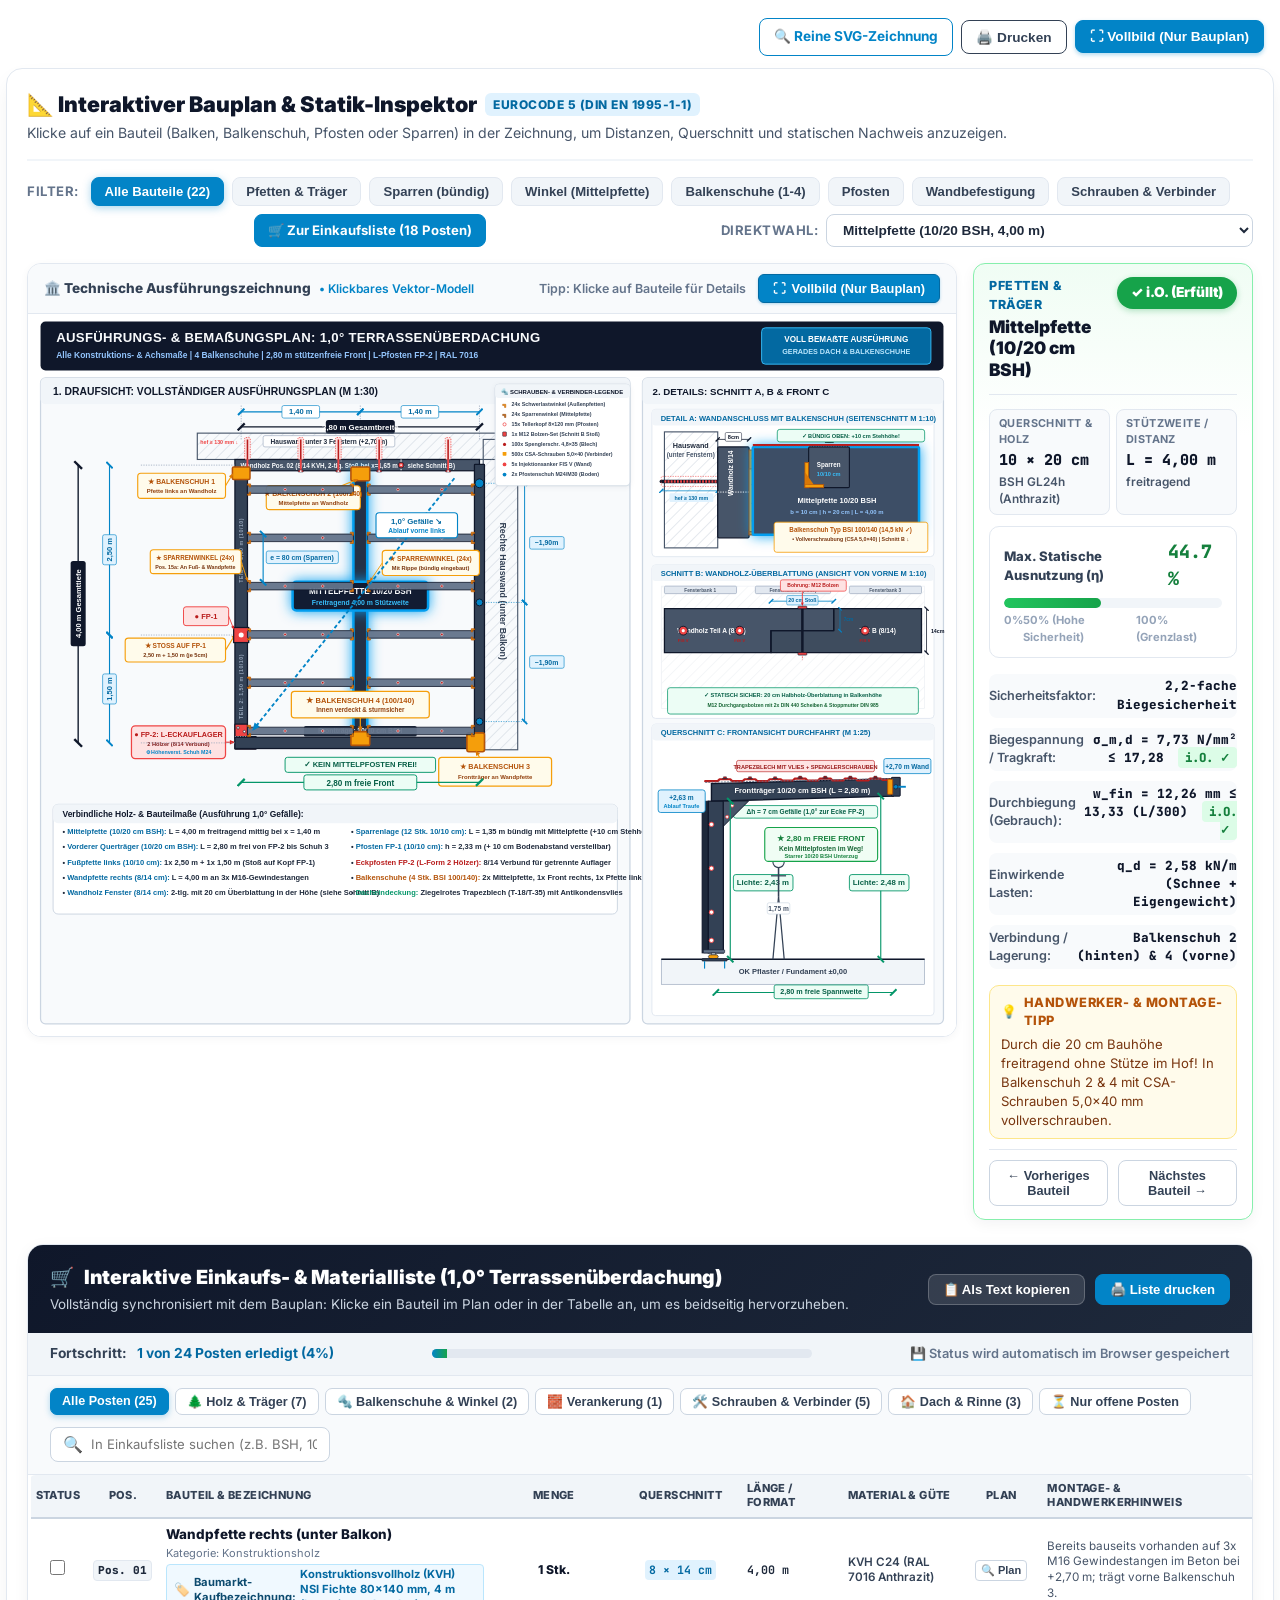
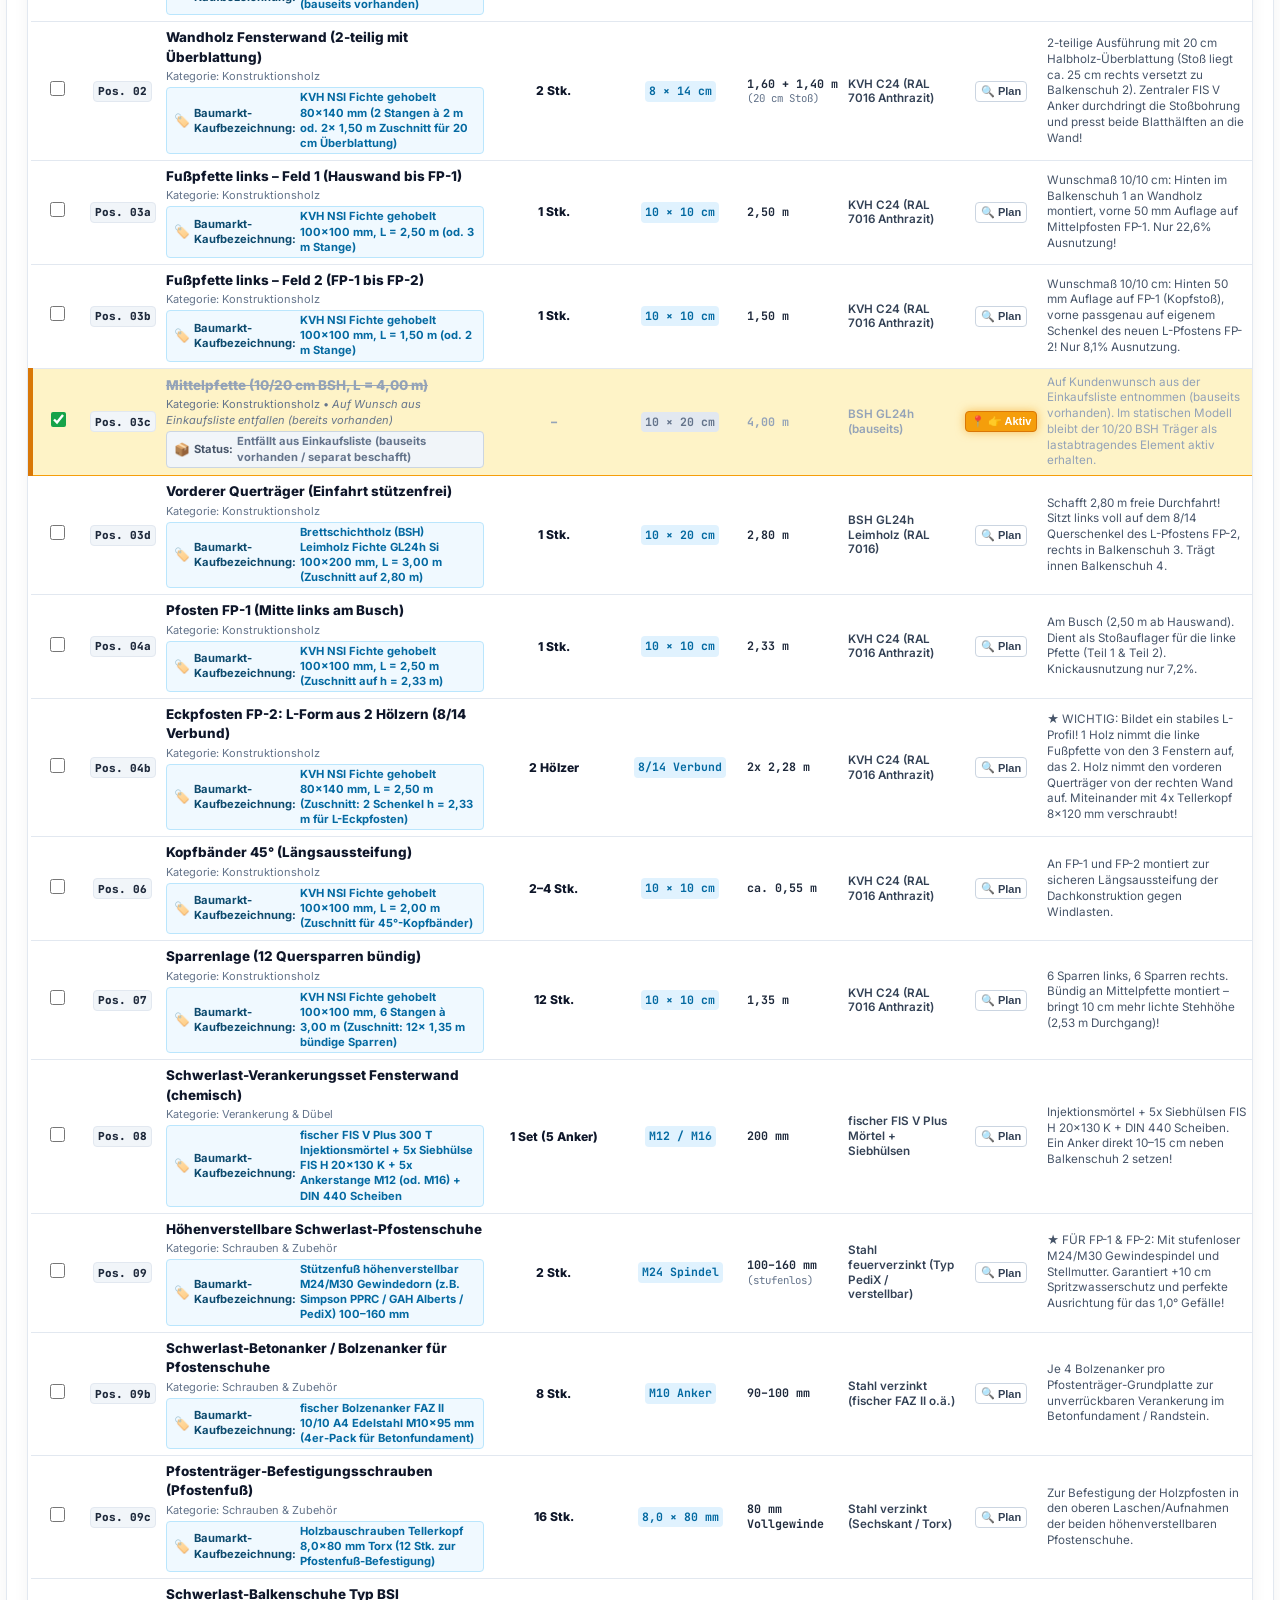
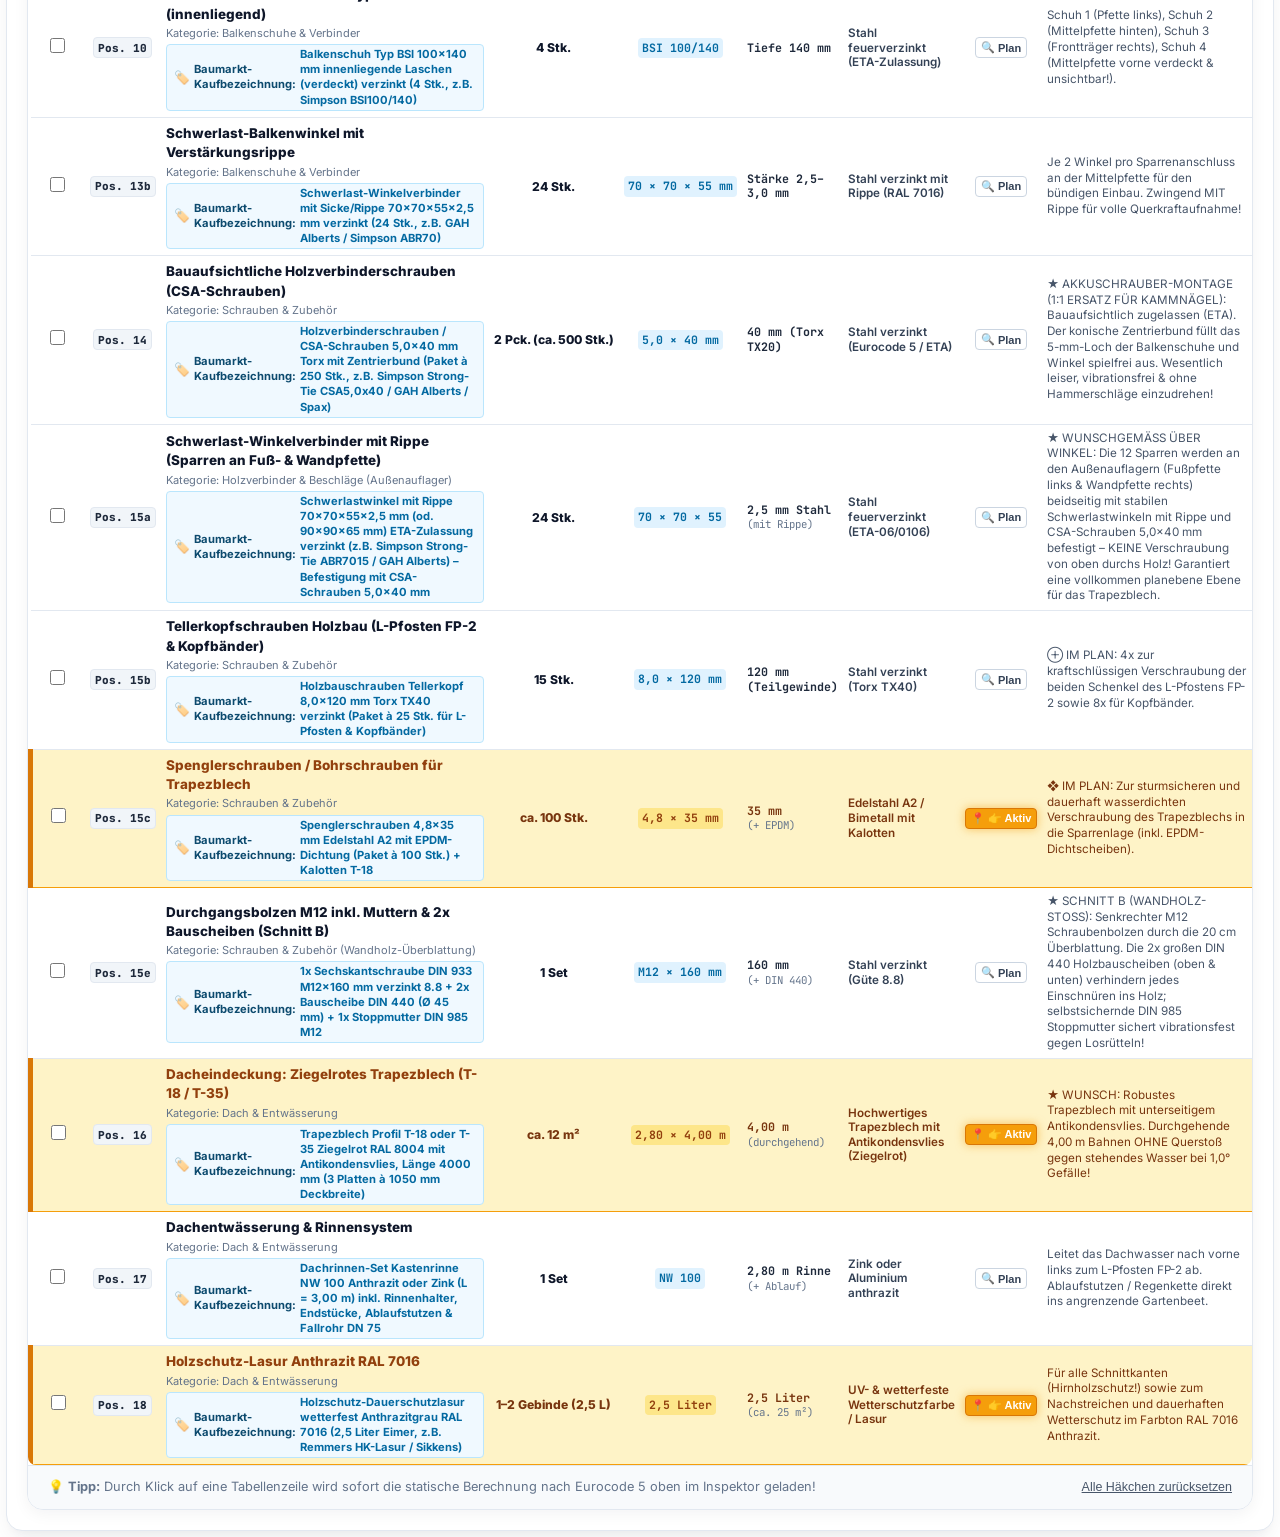
==== commit 5ff85bd7: "Beschränke Repository auf reinen Statik-Inspektor & interaktiven Bauplan" ====
--- a/Statik-Inspektor.html
+++ b/Statik-Inspektor.html
@@ -1103,23 +1103,16 @@
 </head>
 <body>
   <!-- Top Navigation Bar for Distribution -->
-  <div style="max-width: 1400px; margin: 12px auto; display: flex; justify-content: space-between; align-items: center; flex-wrap: wrap; gap: 10px; padding: 0 10px;">
-    <div>
-      <a href="Bauplan.html" style="display: inline-flex; align-items: center; gap: 6px; padding: 8px 14px; background: #ffffff; border: 1px solid #cbd5e1; border-radius: 8px; color: #334155; text-decoration: none; font-size: 0.85rem; font-weight: 700; box-shadow: 0 1px 2px rgba(0,0,0,0.05);">
-        ← Zurück zum vollständigen Bauplan &amp; Statikbericht
-      </a>
-    </div>
-    <div style="display: flex; align-items: center; gap: 8px;">
-      <a href="diagrams/bauplan-dachueberstand.svg" target="_blank" style="display: inline-flex; align-items: center; gap: 6px; padding: 8px 14px; background: #ffffff; border: 1px solid #0284c7; border-radius: 8px; color: #0284c7; text-decoration: none; font-size: 0.85rem; font-weight: 700;">
-        🔍 Reine SVG-Zeichnung
-      </a>
-      <button onclick="window.print()" style="display: inline-flex; align-items: center; gap: 6px; padding: 8px 14px; background: #ffffff; border: 1px solid #334155; border-radius: 8px; color: #334155; font-size: 0.85rem; font-weight: 700; cursor: pointer;">
-        🖨️ Drucken
-      </button>
-      <button onclick="window.togglePlanFullscreen()" style="display: inline-flex; align-items: center; gap: 6px; padding: 8px 14px; background: #0284c7; border: 1px solid #0284c7; border-radius: 8px; color: #ffffff; font-size: 0.85rem; font-weight: 700; cursor: pointer; box-shadow: 0 2px 4px rgba(2, 132, 199, 0.3);">
-        ⛶ Vollbild (Nur Bauplan)
-      </button>
-    </div>
+  <div style="max-width: 1400px; margin: 12px auto; display: flex; justify-content: flex-end; align-items: center; flex-wrap: wrap; gap: 8px; padding: 0 10px;">
+    <a href="diagrams/bauplan-dachueberstand.svg" target="_blank" style="display: inline-flex; align-items: center; gap: 6px; padding: 8px 14px; background: #ffffff; border: 1px solid #0284c7; border-radius: 8px; color: #0284c7; text-decoration: none; font-size: 0.85rem; font-weight: 700;">
+      🔍 Reine SVG-Zeichnung
+    </a>
+    <button onclick="window.print()" style="display: inline-flex; align-items: center; gap: 6px; padding: 8px 14px; background: #ffffff; border: 1px solid #334155; border-radius: 8px; color: #334155; font-size: 0.85rem; font-weight: 700; cursor: pointer;">
+      🖨️ Drucken
+    </button>
+    <button onclick="window.togglePlanFullscreen()" style="display: inline-flex; align-items: center; gap: 6px; padding: 8px 14px; background: #0284c7; border: 1px solid #0284c7; border-radius: 8px; color: #ffffff; font-size: 0.85rem; font-weight: 700; cursor: pointer; box-shadow: 0 2px 4px rgba(2, 132, 199, 0.3);">
+      ⛶ Vollbild (Nur Bauplan)
+    </button>
   </div>
 
 
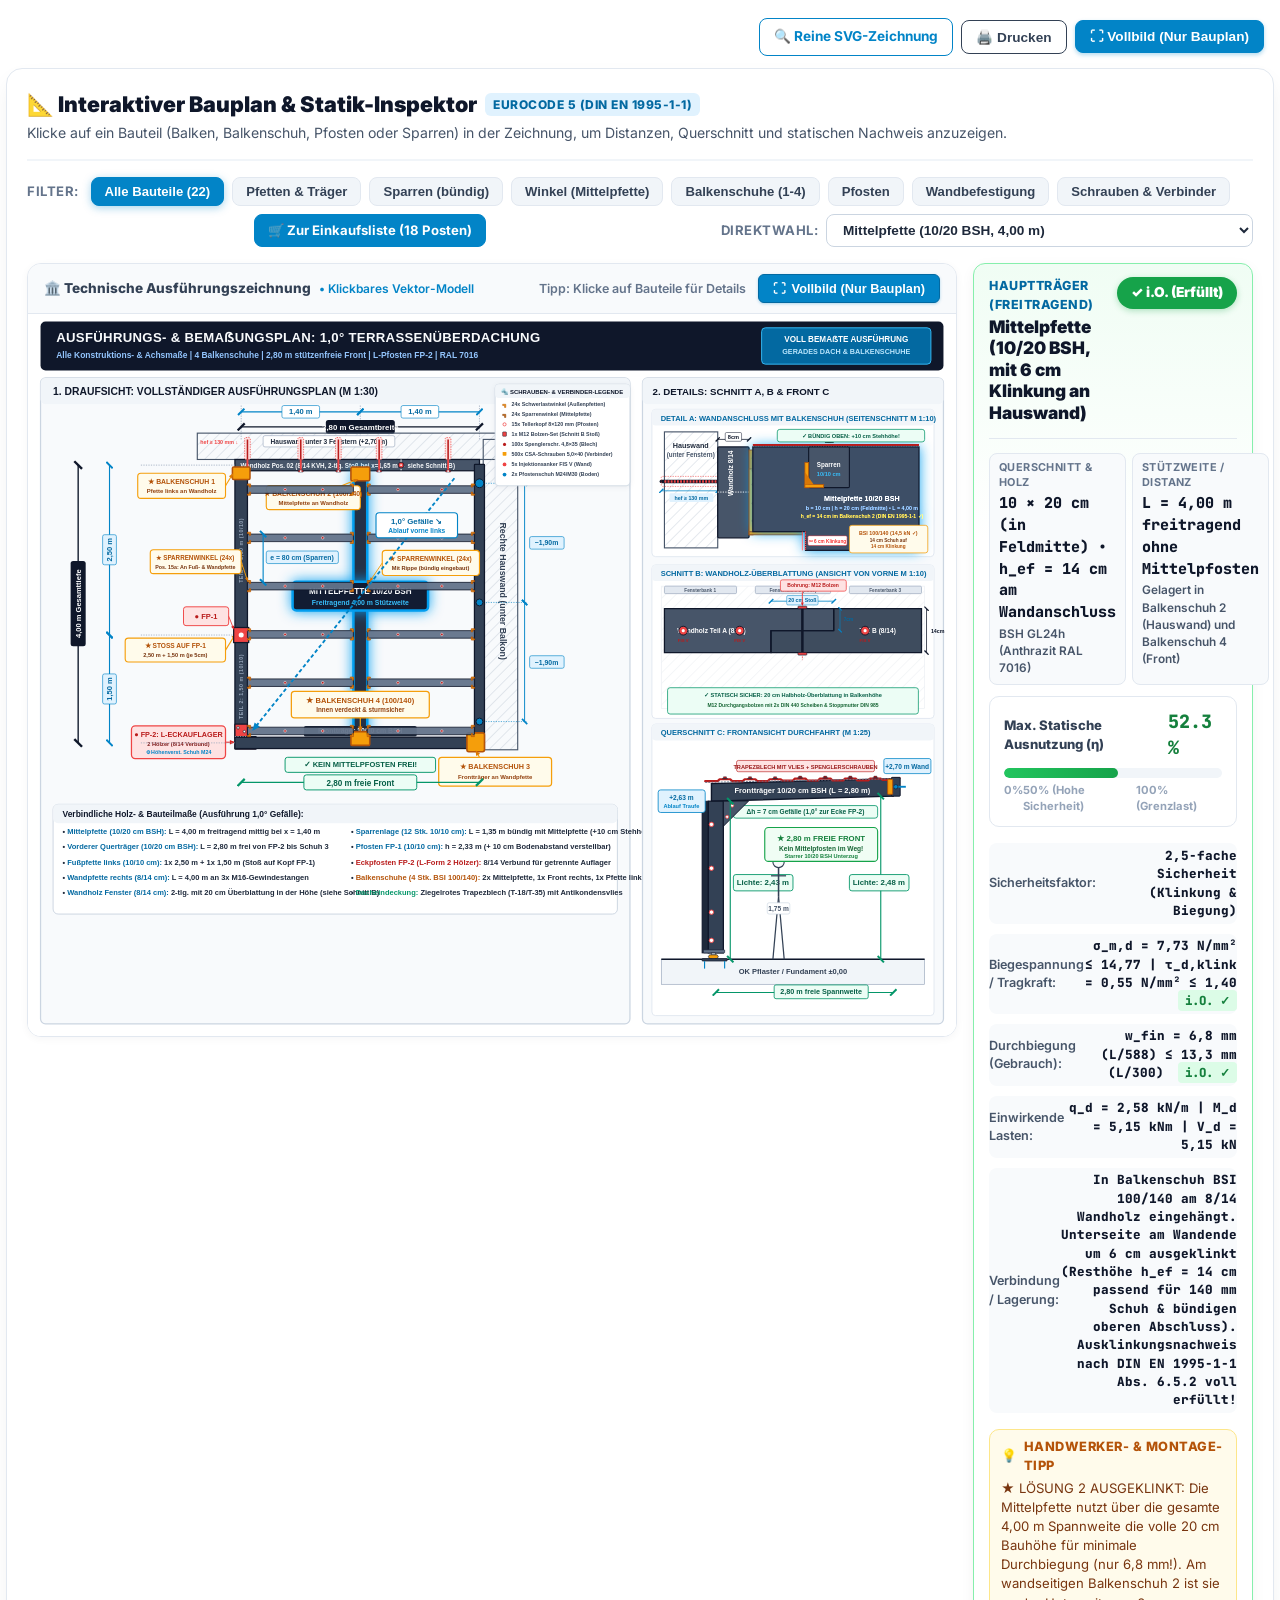
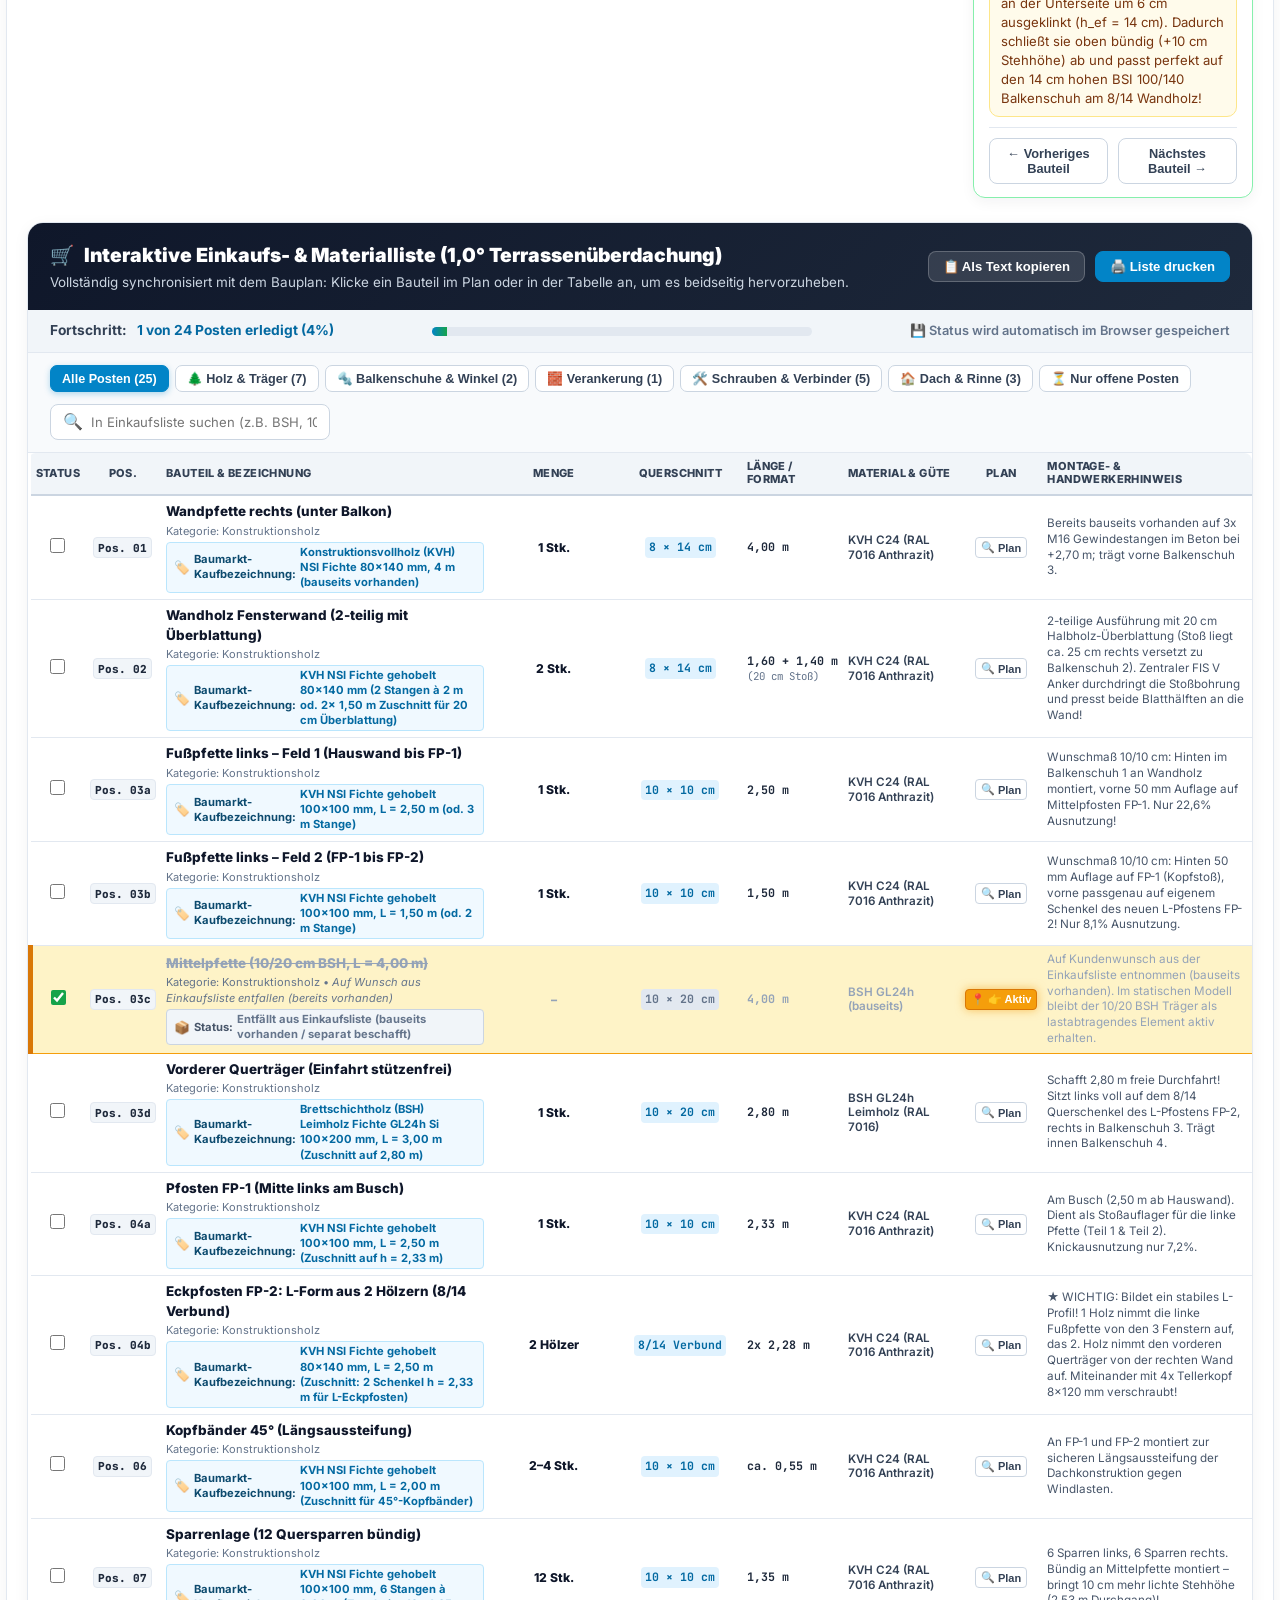
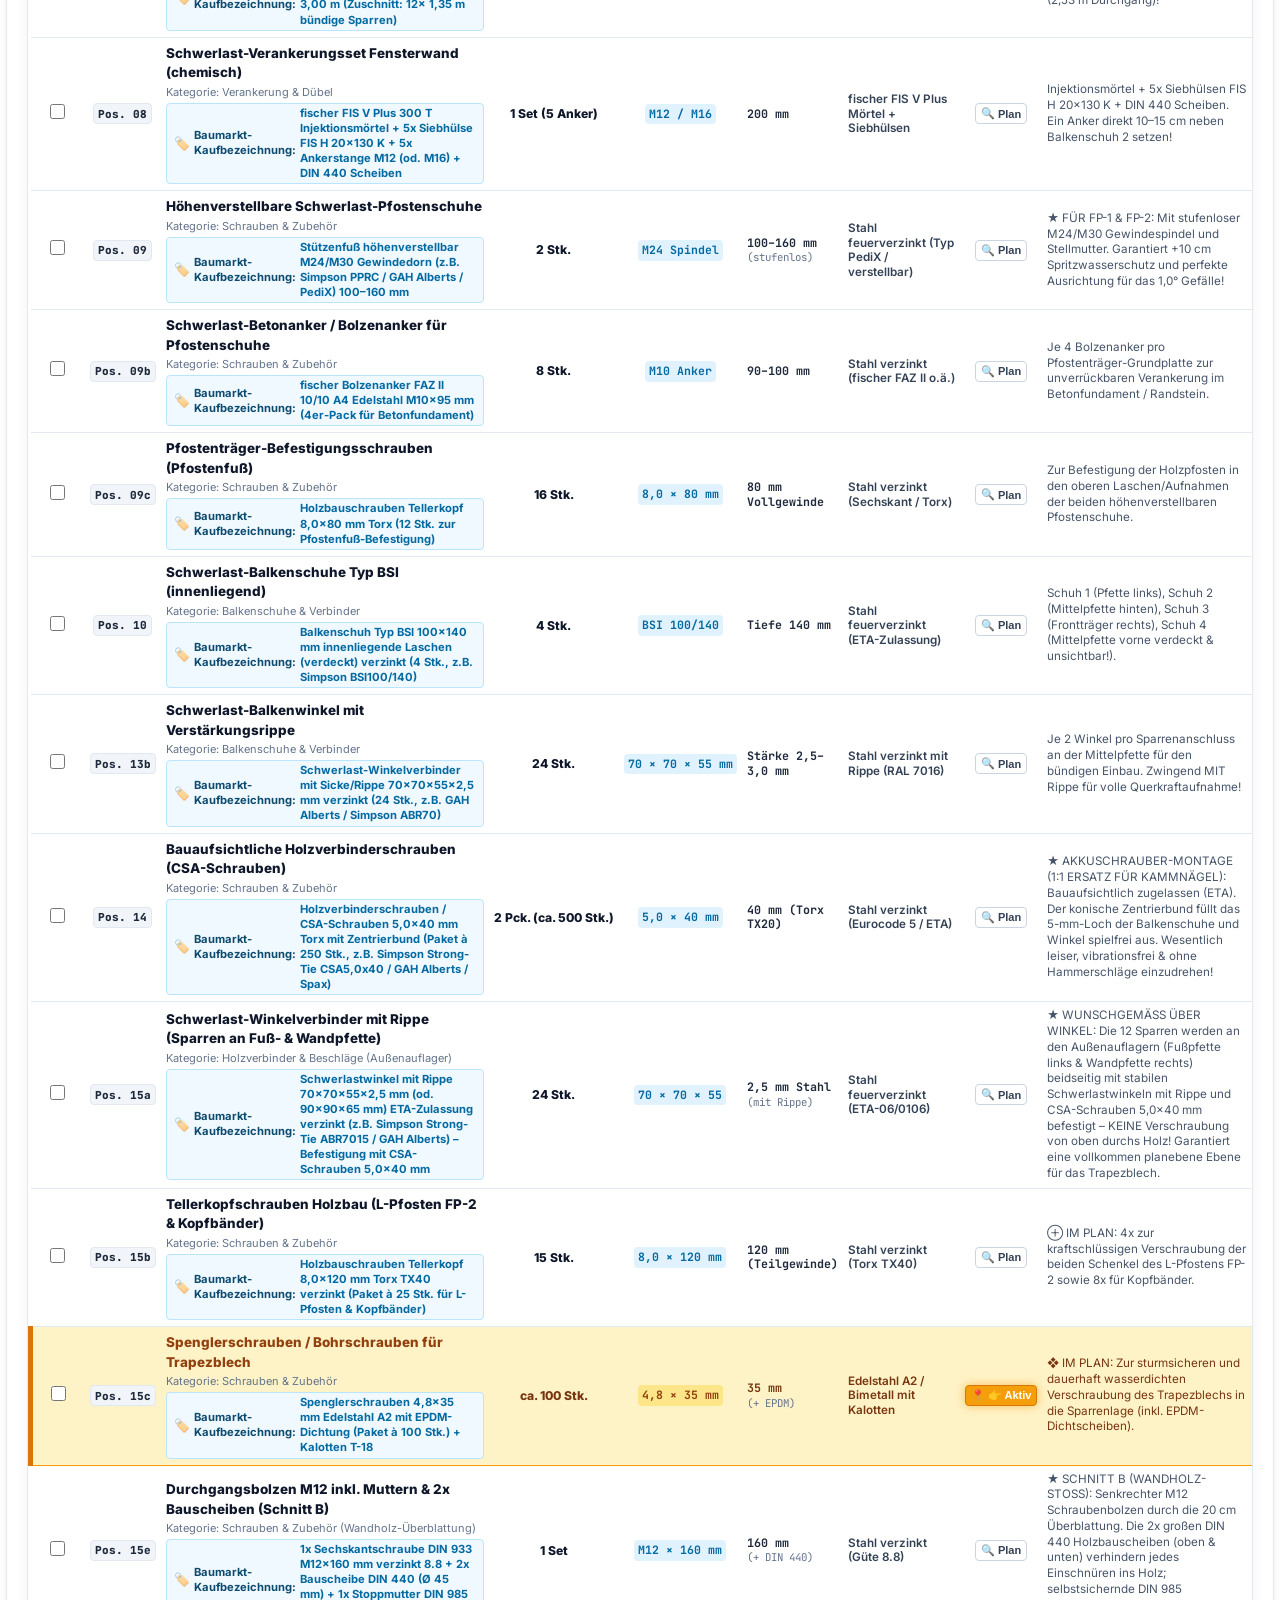
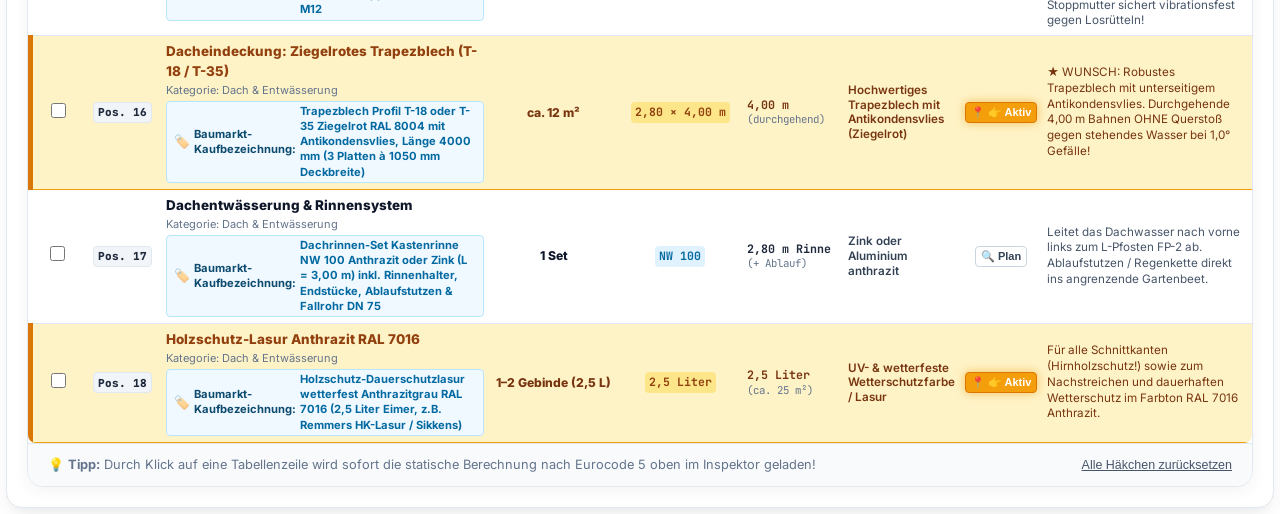
==== commit 7501bbcf: "Lösung 2: Mittelpfette mit 6 cm Ausklinkung an 8/14 Wandholz und BSI 100/140" ====
--- a/Statik-Inspektor.html
+++ b/Statik-Inspektor.html
@@ -1299,11 +1299,12 @@
     <text x="285" y="105" font-size="8.5" font-weight="800" fill="#ef4444" text-anchor="middle">hef ≥ 130 mm ↓</text>
 
     <!-- ==================== WANDHOLZ POS. 02 (8/14 cm KVH) ==================== -->
-    <g id="svg-wandholz-fenster" class="comp-hitbox" data-id="wandholz-fenster">
-      <rect id="svg-wandholz-fenster" class="comp-hitbox" data-id="wandholz-fenster" x="310" y="130" width="390" height="18" fill="#475569" stroke="#0f172a" stroke-width="2" />
+    <g id="svg-wandholz-fenster" class="comp-hitbox" data-id="wandholz-fenster" title="Wandholz Pos. 02 (8/14 KVH an Hauswand)">
+      <rect x="310" y="118" width="390" height="40" fill="rgba(0,0,0,0.001)" pointer-events="all" />
+      <rect id="svg-wandholz-fenster" x="310" y="130" width="390" height="18" fill="#475569" stroke="#0f172a" stroke-width="2" />
       <!-- Transversale Fugenlinie am Stoß x=575 (unteres & oberes Blatt treffen aufeinander) -->
-      <line x1="575" y1="130" x2="575" y2="148" stroke="#ffffff" stroke-width="1.8" stroke-dasharray="2,1" />
-      <text x="490" y="143" font-size="10" font-weight="800" fill="#f8fafc" text-anchor="middle" paint-order="stroke" stroke="#0f172a" stroke-width="1.5">Wandholz Pos. 02 (8/14 KVH, 2-tlg. Stoß bei x=1,65 m → siehe Schnitt B)</text>
+      <line x1="575" y1="130" x2="575" y2="148" stroke="#ffffff" stroke-width="1.8" stroke-dasharray="2,1" pointer-events="none" />
+      <text x="490" y="143" font-size="10" font-weight="800" fill="#f8fafc" text-anchor="middle" paint-order="stroke" stroke="#0f172a" stroke-width="1.5" pointer-events="none">Wandholz Pos. 02 (8/14 KVH, 2-tlg. Stoß bei x=1,65 m → siehe Schnitt B)</text>
     </g>
 
     <!-- Zentraler M12 Durchgangsbolzen am Stoß (senkrechte Bohrung durch beide Blätter) -->
@@ -1770,12 +1771,15 @@
       <rect x="28" y="134" width="70" height="14" rx="2" fill="#e0f2fe" />
       <text x="63" y="144" font-size="8.5" font-weight="900" fill="#0369a1" text-anchor="middle">hef ≥ 130 mm</text>
 
-      <!-- 3. Wandholz 8/14 KVH (flach an Hauswand gedübelt) -->
-      <rect class="comp-hitbox" data-id="wandholz-fenster" x="105" y="60" width="50" height="145" fill="#475569" stroke="#0f172a" stroke-width="2" rx="2" />
-      <!-- Horizontale Stoßlinie (Überblattung 7 cm + 7 cm in der Höhe) -->
-      <line x1="105" y1="132" x2="155" y2="132" stroke="#ffffff" stroke-width="1.5" stroke-dasharray="2,2" />
-      <g transform="translate(130, 102) rotate(-90)">
-        <text x="0" y="0" font-size="10.5" font-weight="900" fill="#ffffff" text-anchor="middle">Wandholz 8/14</text>
+      <!-- 3. Wandholz 8/14 KVH (flach an Hauswand gedübelt) - VOLL INTERAKTIV & GROSSE HITBOX -->
+      <g class="comp-hitbox" data-id="wandholz-fenster" title="Wandholz Pos. 02 (8/14 KVH an Hauswand)">
+        <rect x="100" y="55" width="60" height="155" fill="rgba(0,0,0,0.001)" pointer-events="all" />
+        <rect x="105" y="60" width="50" height="145" fill="#475569" stroke="#0f172a" stroke-width="2" rx="2" />
+        <!-- Horizontale Stoßlinie (Überblattung 7 cm + 7 cm in der Höhe) -->
+        <line x1="105" y1="132" x2="155" y2="132" stroke="#ffffff" stroke-width="1.5" stroke-dasharray="2,2" pointer-events="none" />
+        <g transform="translate(130, 102) rotate(-90)" pointer-events="none">
+          <text x="0" y="0" font-size="10.5" font-weight="900" fill="#ffffff" text-anchor="middle">Wandholz 8/14</text>
+        </g>
       </g>
       <!-- Bemaßung Wandholz: 8 cm -->
       <line x1="105" y1="48" x2="155" y2="48" marker-start="url(#tick)" marker-end="url(#tick)" stroke="#0f172a" stroke-width="1.2" />
@@ -1800,10 +1804,22 @@
         <circle cx="265" cy="122" r="1.8" fill="#f59e0b" stroke="#78350f" stroke-width="0.7" />
       </g>
 
-      <!-- 5. Eingelegte Mittelpfette 10/20 cm BSH (läuft nach rechts in den Hof) -->
-      <rect class="comp-hitbox" data-id="mittelpfette" x="161" y="60" width="265" height="140" fill="#334155" stroke="#0f172a" stroke-width="2" rx="2" />
-      <text x="295" y="150" font-size="12" font-weight="900" fill="#ffffff" text-anchor="middle">Mittelpfette 10/20 BSH</text>
-      <text x="295" y="167" font-size="9.5" font-weight="700" fill="#93c5fd" text-anchor="middle">b = 10 cm | h = 20 cm | L = 4,00 m</text>
+      <!-- 5. Eingelegte Mittelpfette 10/20 cm BSH (mit 6 cm Ausklinkung am Wandanschluss) -->
+      <g class="comp-hitbox" data-id="mittelpfette" title="Mittelpfette 10/20 BSH mit 6 cm Ausklinkung im Balkenschuh (h_ef = 14 cm)">
+        <!-- Ausgeklinkter Träger: 14 cm im Balkenschuh (x=161 bis 245), danach volle 20 cm Bauhöhe (y=225) -->
+        <path d="M 161,60 L 426,60 L 426,225 L 245,225 L 245,195 L 161,195 Z" fill="#334155" stroke="#0f172a" stroke-width="2" />
+        
+        <!-- Bemaßung & Klinkungskante 6 cm -->
+        <line x1="245" y1="195" x2="245" y2="225" stroke="#ef4444" stroke-width="2" stroke-dasharray="2,1" />
+        <line x1="240" y1="195" x2="240" y2="225" marker-start="url(#tick-red)" marker-end="url(#tick-red)" stroke="#ef4444" stroke-width="1.2" />
+        <rect x="249" y="202" width="62" height="15" rx="2" fill="#fee2e2" stroke="#ef4444" stroke-width="0.8" />
+        <text x="280" y="213" font-size="7.5" font-weight="900" fill="#b91c1c" text-anchor="middle">✂ 6 cm Klinkung</text>
+
+        <!-- Beschriftung Mittelpfette -->
+        <text x="335" y="146" font-size="11.5" font-weight="900" fill="#ffffff" text-anchor="middle">Mittelpfette 10/20 BSH</text>
+        <text x="335" y="161" font-size="8.5" font-weight="700" fill="#93c5fd" text-anchor="middle">b = 10 cm | h = 20 cm (Feldmitte) • L = 4,00 m</text>
+        <text x="335" y="174" font-size="8" font-weight="800" fill="#fde047" text-anchor="middle">h_ef = 14 cm im Balkenschuh 2 (DIN EN 1995-1-1 ✓)</text>
+      </g>
 
       <!-- 6. BÜNDIG AN DER MITTELPFETTE MONTIERTER SPARREN (10x10 cm Querschnitt) -->
       <g class="comp-hitbox" data-id="sparren">
@@ -1834,9 +1850,10 @@
       <text x="317" y="46" font-size="9" font-weight="900" fill="#065f46" text-anchor="middle">✓ BÜNDIG OBEN: +10 cm Stehhöhe!</text>
 
       <!-- Balkenschuh Info Box -->
-      <rect x="195" y="180" width="245" height="48" rx="4" fill="#fffbeb" stroke="#f59e0b" stroke-width="1.3" />
-      <text x="317" y="195" font-size="10" font-weight="900" fill="#b45309" text-anchor="middle">Balkenschuh Typ BSI 100/140 (14,5 kN ✓)</text>
-      <text x="317" y="210" font-size="8.5" font-weight="700" fill="#78350f" text-anchor="middle">• Vollverschraubung (CSA 5,0×40) | Schnitt B ↓</text>
+      <rect x="315" y="185" width="125" height="44" rx="4" fill="#fffbeb" stroke="#f59e0b" stroke-width="1.2" />
+      <text x="377" y="200" font-size="8.5" font-weight="900" fill="#b45309" text-anchor="middle">BSI 100/140 (14,5 kN ✓)</text>
+      <text x="377" y="212" font-size="7.5" font-weight="700" fill="#78350f" text-anchor="middle">14 cm Schuh auf</text>
+      <text x="377" y="222" font-size="7.5" font-weight="800" fill="#b45309" text-anchor="middle">14 cm Klinkung</text>
     </g>
 
     <!-- ==================== SCHNITT B: WANDHOLZ-ÜBERBLATTUNG (ANSICHT VON VORNE M 1:10) ==================== -->
@@ -3121,21 +3138,21 @@
   // Complete Eurocode 5 Structural Data for each component
   const COMPONENT_DATA = {
     'mittelpfette': {
-      name: 'Mittelpfette (10/20 cm BSH)',
-      category: 'Pfetten & Träger',
-      section: '10 × 20 cm',
-      material: 'BSH GL24h (Anthrazit)',
-      location: 'Dachmitte längs bei x = 1,40 m',
-      span: 'L = 4,00 m',
-      spacing: 'freitragend',
-      loads: 'q_d = 2,58 kN/m (Schnee + Eigengewicht)',
-      bending: 'σ_m,d = 7,73 N/mm² ≤ 17,28',
-      deflection: 'w_fin = 12,26 mm ≤ 13,33 (L/300)',
-      mounting: 'Balkenschuh 2 (hinten) & 4 (vorne)',
-      util: 44.7,
-      safety: '2,2-fache Biegesicherheit',
+      name: 'Mittelpfette (10/20 BSH, mit 6 cm Klinkung an Hauswand)',
+      category: 'Hauptträger (Freitragend)',
+      section: '10 × 20 cm (in Feldmitte) • h_ef = 14 cm am Wandanschluss',
+      material: 'BSH GL24h (Anthrazit RAL 7016)',
+      location: 'Mitte Hof (x = 1,40 m) von Hauswand bis Front',
+      span: 'L = 4,00 m freitragend ohne Mittelpfosten',
+      spacing: 'Gelagert in Balkenschuh 2 (Hauswand) und Balkenschuh 4 (Front)',
+      loads: 'q_d = 2,58 kN/m | M_d = 5,15 kNm | V_d = 5,15 kN',
+      bending: 'σ_m,d = 7,73 N/mm² ≤ 14,77 | τ_d,klink = 0,55 N/mm² ≤ 1,40',
+      deflection: 'w_fin = 6,8 mm (L/588) ≤ 13,3 mm (L/300)',
+      mounting: 'In Balkenschuh BSI 100/140 am 8/14 Wandholz eingehängt. Unterseite am Wandende um 6 cm ausgeklinkt (Resthöhe h_ef = 14 cm passend für 140 mm Schuh & bündigen oberen Abschluss). Ausklinkungsnachweis nach DIN EN 1995-1-1 Abs. 6.5.2 voll erfüllt!',
+      util: 52.3,
+      safety: '2,5-fache Sicherheit (Klinkung & Biegung)',
       status: 'i.O. (Erfüllt)',
-      tip: 'Durch die 20 cm Bauhöhe freitragend ohne Stütze im Hof! In Balkenschuh 2 & 4 mit CSA-Schrauben 5,0×40 mm vollverschrauben.'
+      tip: '★ LÖSUNG 2 AUSGEKLINKT: Die Mittelpfette nutzt über die gesamte 4,00 m Spannweite die volle 20 cm Bauhöhe für minimale Durchbiegung (nur 6,8 mm!). Am wandseitigen Balkenschuh 2 ist sie an der Unterseite um 6 cm ausgeklinkt (h_ef = 14 cm). Dadurch schließt sie oben bündig (+10 cm Stehhöhe) ab und passt perfekt auf den 14 cm hohen BSI 100/140 Balkenschuh am 8/14 Wandholz!'
     },
     'fronttraeger': {
       name: 'Vorderer Querträger (10/20 cm BSH)',
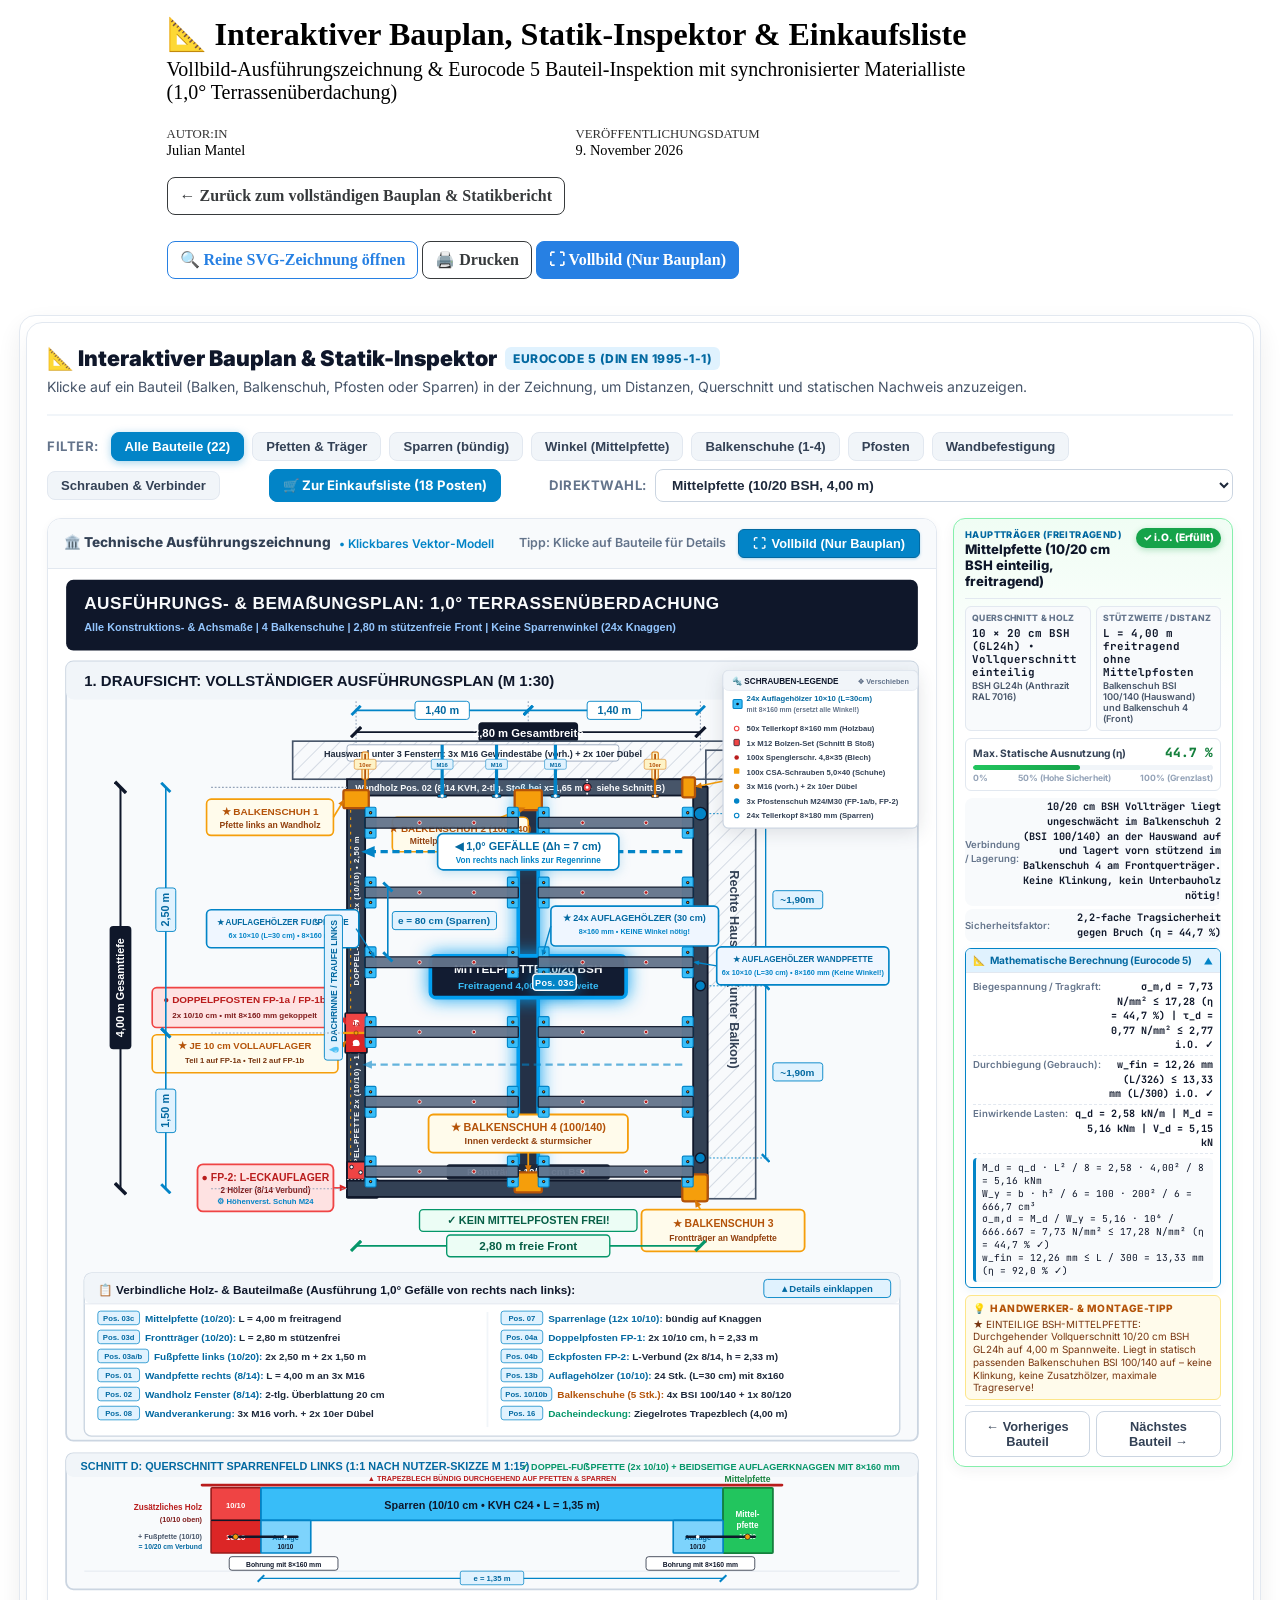
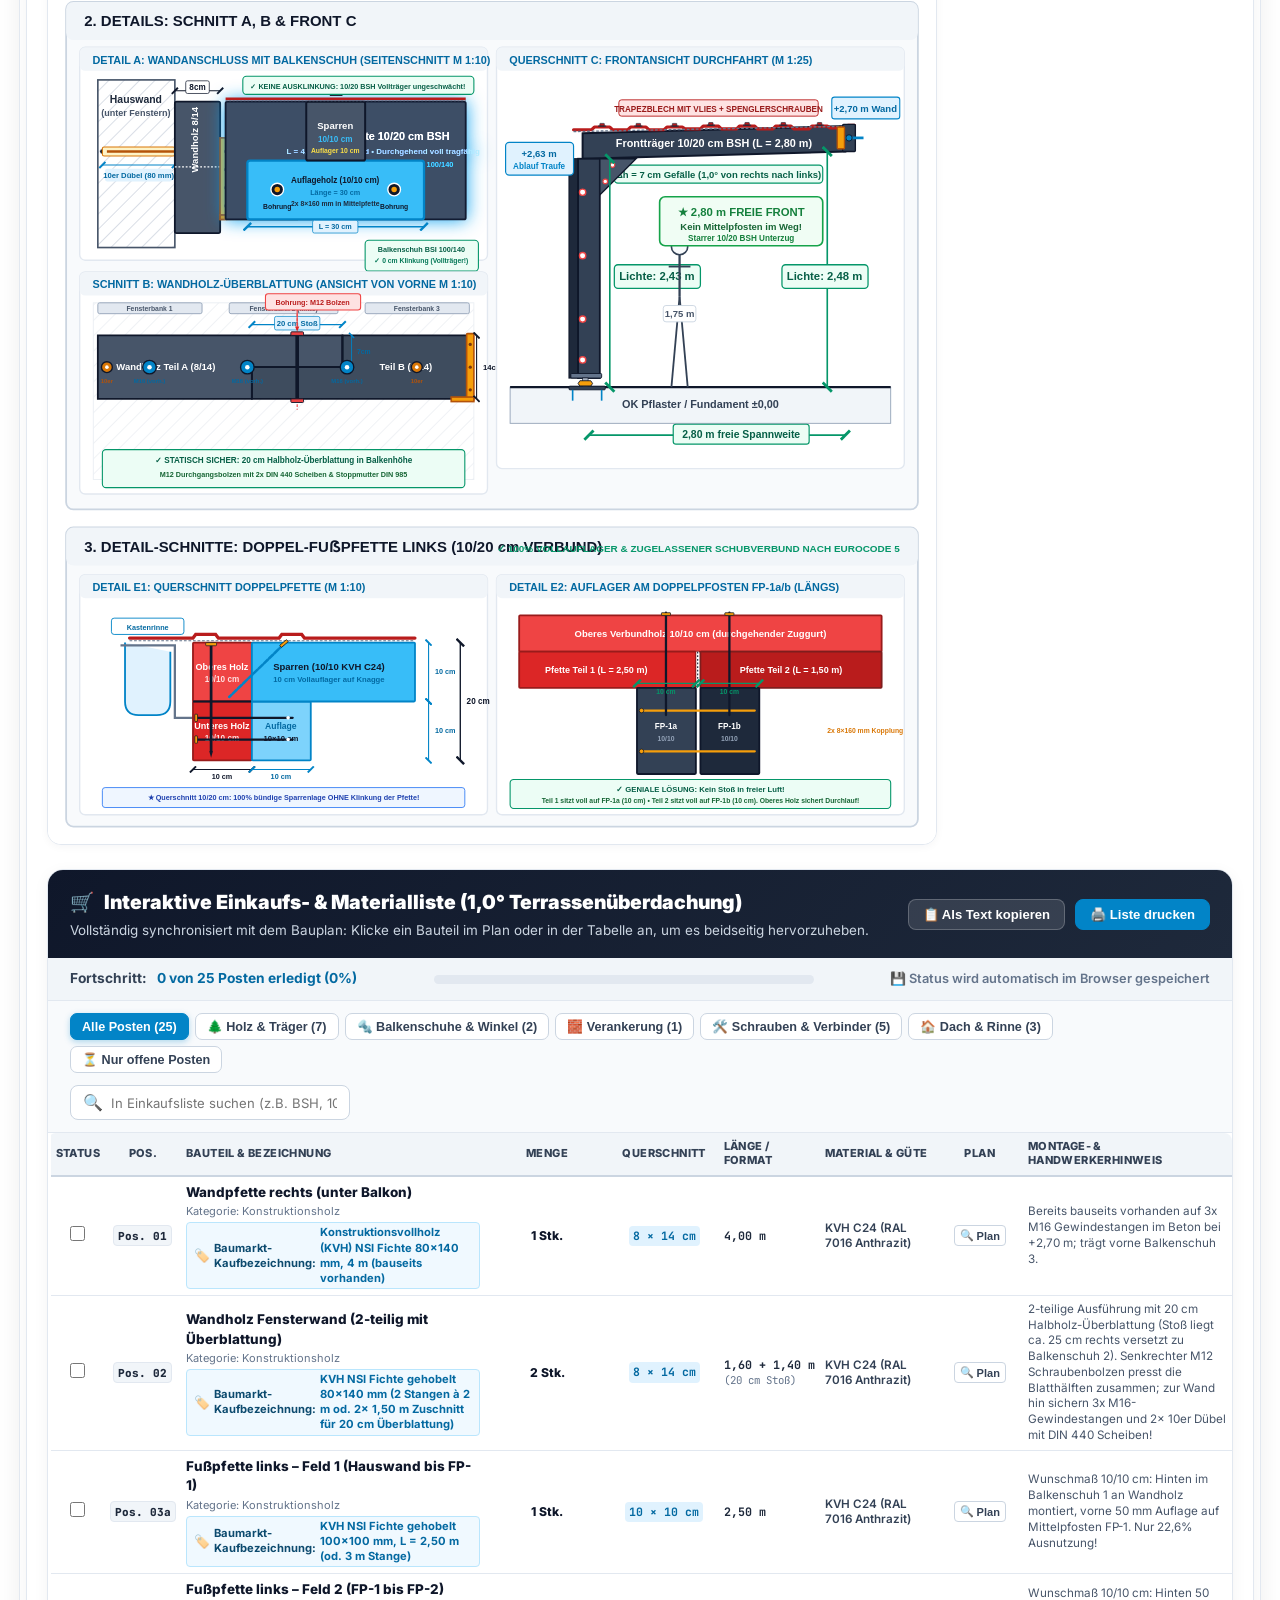
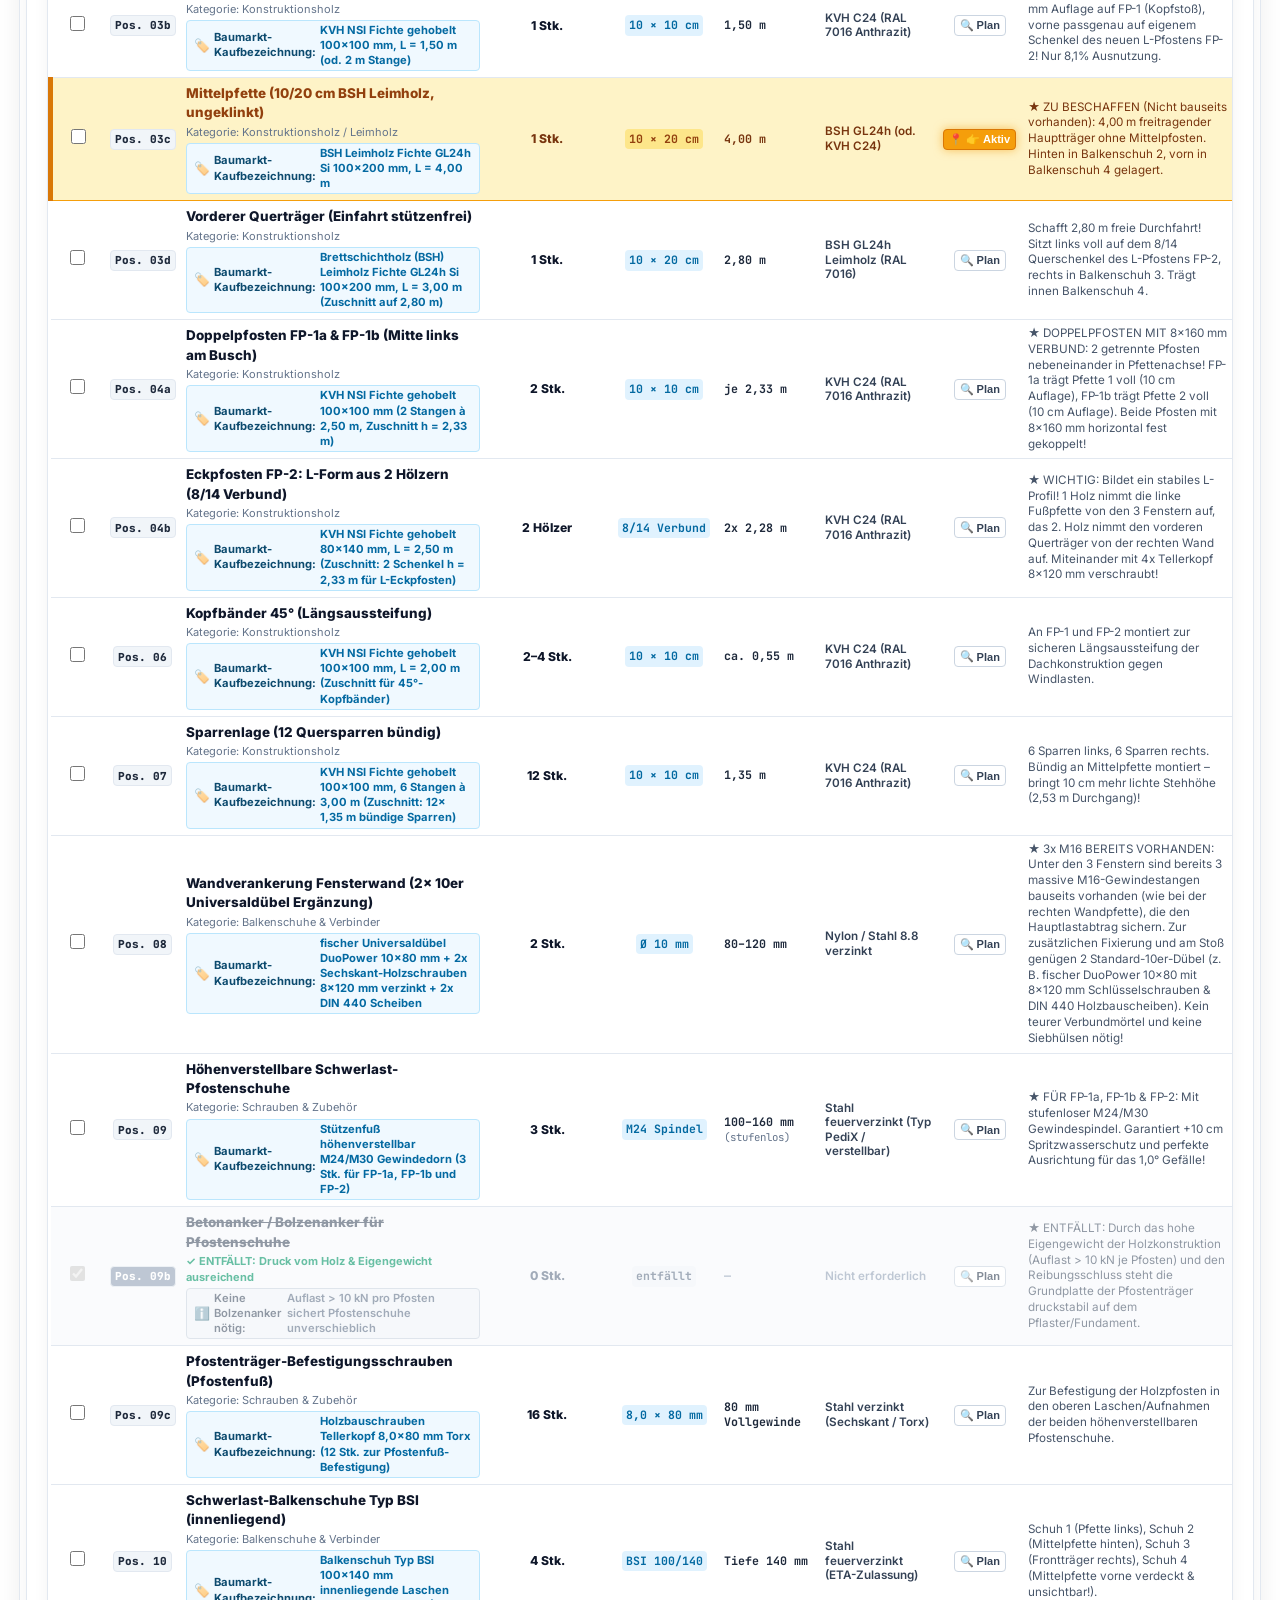
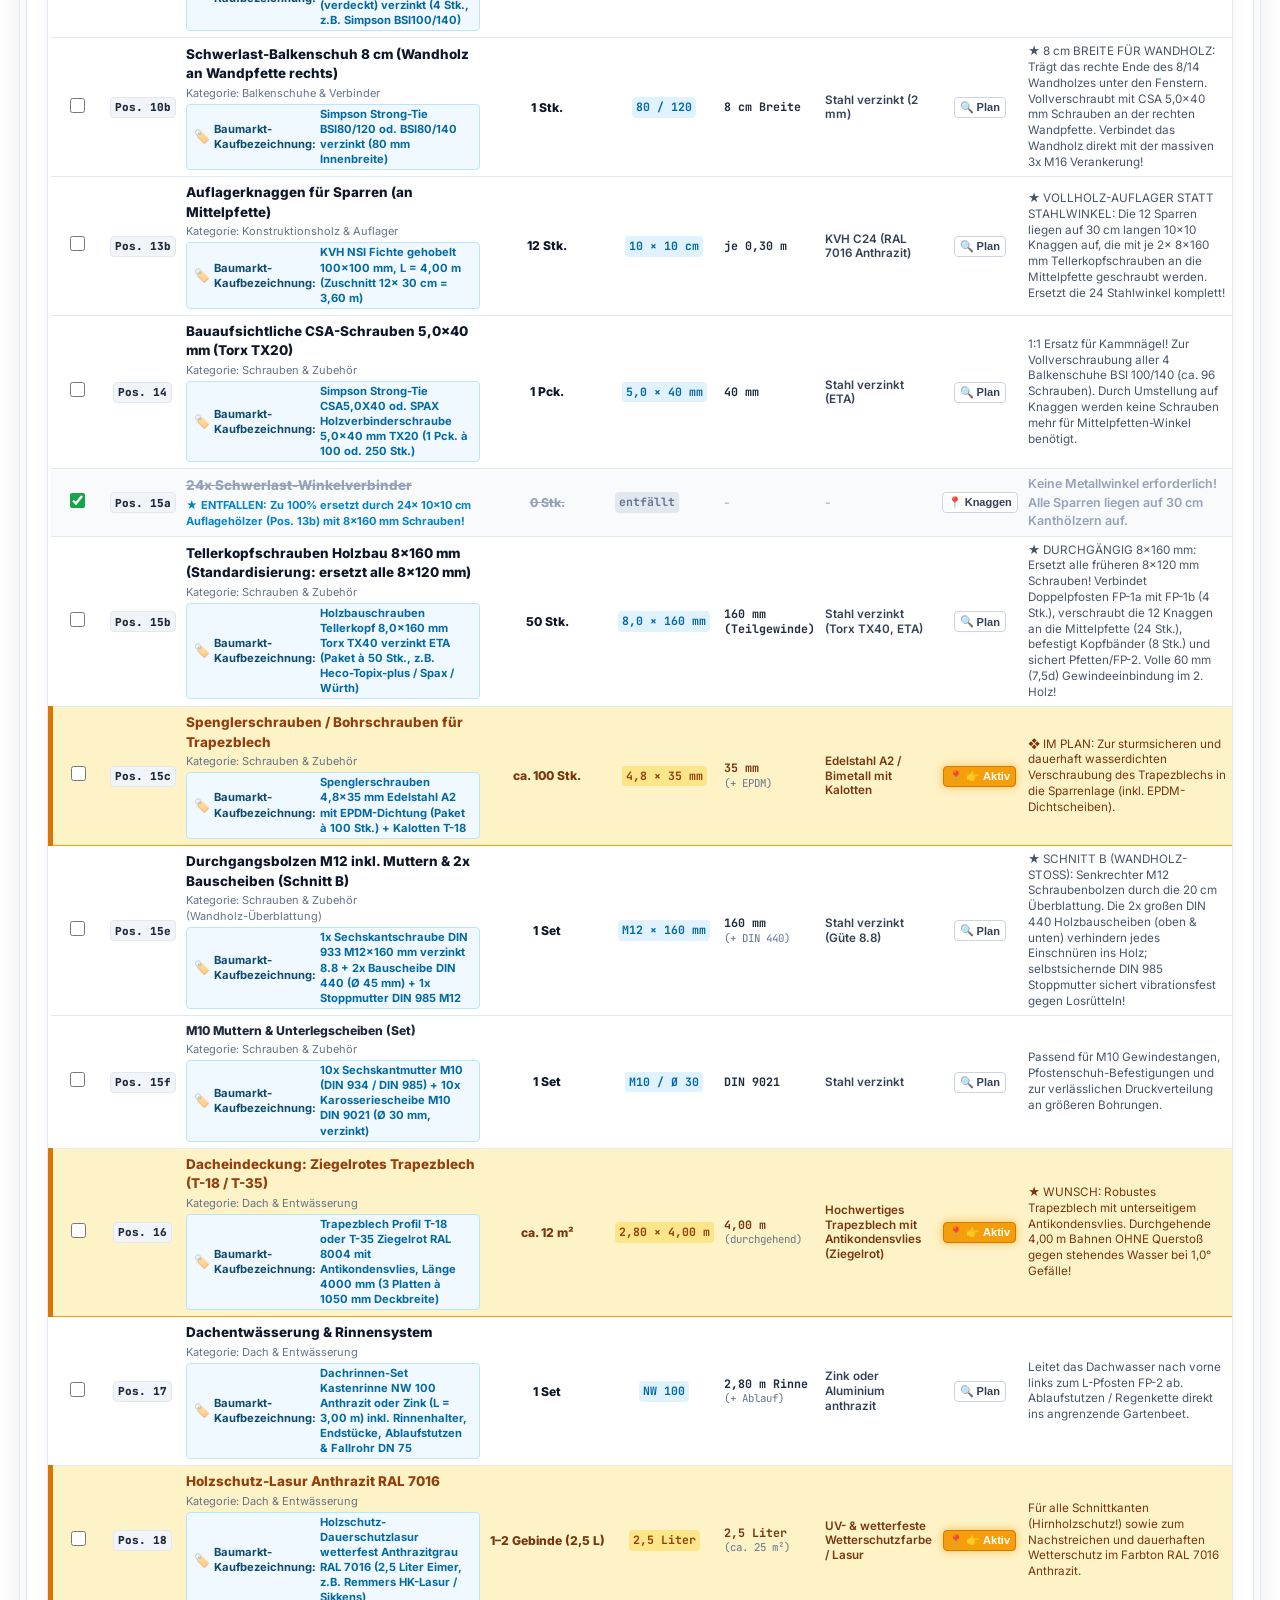
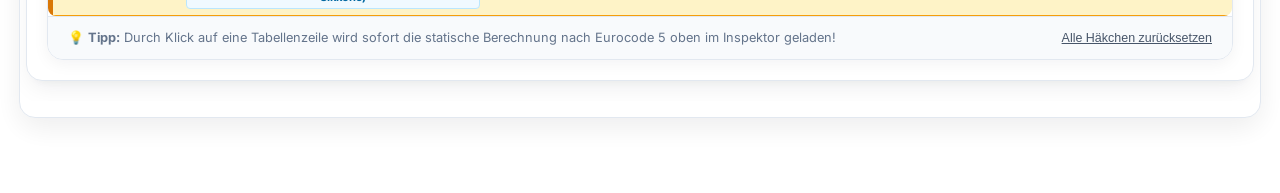
==== commit ff39b51f: "feat(statik-inspektor): Klickbare Schraubenlegende, 1.0° Gefälle & Detail-Schnitt Doppel-Fußpfette" ====
--- a/Statik-Inspektor.html
+++ b/Statik-Inspektor.html
@@ -1,4112 +1,2659 @@
 <!DOCTYPE html>
-<html lang="de">
-<head>
-  <meta charset="UTF-8">
-  <meta name="viewport" content="width=device-width, initial-scale=1.0, maximum-scale=5.0, viewport-fit=cover">
-  <title>Interaktiver Bauplan &amp; Statik-Inspektor</title>
-  <link rel="preconnect" href="https://fonts.googleapis.com">
-  <link rel="preconnect" href="https://fonts.gstatic.com" crossorigin>
-  <link href="https://fonts.googleapis.com/css2?family=Inter:wght@400;500;600;700;800;900&family=JetBrains+Mono:wght@500;700;800&display=swap" rel="stylesheet">
-  <style>
-    :root {
-      --primary: #0284c7;
-      --primary-dark: #0369a1;
-      --primary-light: #e0f2fe;
-      --slate-950: #020617;
-      --slate-900: #0f172a;
-      --slate-800: #1e293b;
-      --slate-700: #334155;
-      --slate-600: #475569;
-      --slate-500: #64748b;
-      --slate-400: #94a3b8;
-      --slate-300: #cbd5e1;
-      --slate-200: #e2e8f0;
-      --slate-100: #f1f5f9;
-      --slate-50: #f8fafc;
-      --success: #16a34a;
-      --success-dark: #15803d;
-      --success-light: #dcfce7;
-      --amber: #d97706;
-      --amber-dark: #b45309;
-      --amber-light: #fef3c7;
-      --danger: #dc2626;
-      --danger-light: #fee2e2;
-      --wood-dark: #334155;
-      --roof-red: #b91c1c;
-      --highlight: #f59e0b;
-      --highlight-glow: rgba(245, 158, 11, 0.45);
+<html xmlns="http://www.w3.org/1999/xhtml" lang="de" xml:lang="de"><head>
+
+<meta charset="utf-8">
+<meta name="generator" content="quarto-1.9.38">
+
+<meta name="viewport" content="width=device-width, initial-scale=1.0, user-scalable=yes">
+
+<meta name="author" content="Julian Mantel">
+
+<title>📐 Interaktiver Bauplan, Statik-Inspektor &amp; Einkaufsliste</title>
+<style>
+
+code{white-space: pre-wrap;}
+span.smallcaps{font-variant: small-caps;}
+div.columns{display: flex; gap: min(4vw, 1.5em);}
+div.column{flex: auto; overflow-x: auto;}
+div.hanging-indent{margin-left: 1.5em; text-indent: -1.5em;}
+ul.task-list{list-style: none;}
+ul.task-list li input[type="checkbox"] {
+width: 0.8em;
+margin: 0 0.8em 0.2em -1em;  vertical-align: middle;
+}
+</style>
+
+
+<script>/*!
+ * clipboard.js v2.0.11
+ * https://clipboardjs.com/
+ *
+ * Licensed MIT © Zeno Rocha
+ */
+!function(t,e){"object"==typeof exports&&"object"==typeof module?module.exports=e():"function"==typeof define&&define.amd?define([],e):"object"==typeof exports?exports.ClipboardJS=e():t.ClipboardJS=e()}(this,function(){return n={686:function(t,e,n){"use strict";n.d(e,{default:function(){return b}});var e=n(279),i=n.n(e),e=n(370),u=n.n(e),e=n(817),r=n.n(e);function c(t){try{return document.execCommand(t)}catch(t){return}}var a=function(t){t=r()(t);return c("cut"),t};function o(t,e){var n,o,t=(n=t,o="rtl"===document.documentElement.getAttribute("dir"),(t=document.createElement("textarea")).style.fontSize="12pt",t.style.border="0",t.style.padding="0",t.style.margin="0",t.style.position="absolute",t.style[o?"right":"left"]="-9999px",o=window.pageYOffset||document.documentElement.scrollTop,t.style.top="".concat(o,"px"),t.setAttribute("readonly",""),t.value=n,t);return e.container.appendChild(t),e=r()(t),c("copy"),t.remove(),e}var f=function(t){var e=1<arguments.length&&void 0!==arguments[1]?arguments[1]:{container:document.body},n="";return"string"==typeof t?n=o(t,e):t instanceof HTMLInputElement&&!["text","search","url","tel","password"].includes(null==t?void 0:t.type)?n=o(t.value,e):(n=r()(t),c("copy")),n};function l(t){return(l="function"==typeof Symbol&&"symbol"==typeof Symbol.iterator?function(t){return typeof t}:function(t){return t&&"function"==typeof Symbol&&t.constructor===Symbol&&t!==Symbol.prototype?"symbol":typeof t})(t)}var s=function(){var t=0<arguments.length&&void 0!==arguments[0]?arguments[0]:{},e=t.action,n=void 0===e?"copy":e,o=t.container,e=t.target,t=t.text;if("copy"!==n&&"cut"!==n)throw new Error('Invalid "action" value, use either "copy" or "cut"');if(void 0!==e){if(!e||"object"!==l(e)||1!==e.nodeType)throw new Error('Invalid "target" value, use a valid Element');if("copy"===n&&e.hasAttribute("disabled"))throw new Error('Invalid "target" attribute. Please use "readonly" instead of "disabled" attribute');if("cut"===n&&(e.hasAttribute("readonly")||e.hasAttribute("disabled")))throw new Error('Invalid "target" attribute. You can\'t cut text from elements with "readonly" or "disabled" attributes')}return t?f(t,{container:o}):e?"cut"===n?a(e):f(e,{container:o}):void 0};function p(t){return(p="function"==typeof Symbol&&"symbol"==typeof Symbol.iterator?function(t){return typeof t}:function(t){return t&&"function"==typeof Symbol&&t.constructor===Symbol&&t!==Symbol.prototype?"symbol":typeof t})(t)}function d(t,e){for(var n=0;n<e.length;n++){var o=e[n];o.enumerable=o.enumerable||!1,o.configurable=!0,"value"in o&&(o.writable=!0),Object.defineProperty(t,o.key,o)}}function y(t,e){return(y=Object.setPrototypeOf||function(t,e){return t.__proto__=e,t})(t,e)}function h(n){var o=function(){if("undefined"==typeof Reflect||!Reflect.construct)return!1;if(Reflect.construct.sham)return!1;if("function"==typeof Proxy)return!0;try{return Date.prototype.toString.call(Reflect.construct(Date,[],function(){})),!0}catch(t){return!1}}();return function(){var t,e=v(n);return t=o?(t=v(this).constructor,Reflect.construct(e,arguments,t)):e.apply(this,arguments),e=this,!(t=t)||"object"!==p(t)&&"function"!=typeof t?function(t){if(void 0!==t)return t;throw new ReferenceError("this hasn't been initialised - super() hasn't been called")}(e):t}}function v(t){return(v=Object.setPrototypeOf?Object.getPrototypeOf:function(t){return t.__proto__||Object.getPrototypeOf(t)})(t)}function m(t,e){t="data-clipboard-".concat(t);if(e.hasAttribute(t))return e.getAttribute(t)}var b=function(){!function(t,e){if("function"!=typeof e&&null!==e)throw new TypeError("Super expression must either be null or a function");t.prototype=Object.create(e&&e.prototype,{constructor:{value:t,writable:!0,configurable:!0}}),e&&y(t,e)}(r,i());var t,e,n,o=h(r);function r(t,e){var n;return function(t){if(!(t instanceof r))throw new TypeError("Cannot call a class as a function")}(this),(n=o.call(this)).resolveOptions(e),n.listenClick(t),n}return t=r,n=[{key:"copy",value:function(t){var e=1<arguments.length&&void 0!==arguments[1]?arguments[1]:{container:document.body};return f(t,e)}},{key:"cut",value:function(t){return a(t)}},{key:"isSupported",value:function(){var t=0<arguments.length&&void 0!==arguments[0]?arguments[0]:["copy","cut"],t="string"==typeof t?[t]:t,e=!!document.queryCommandSupported;return t.forEach(function(t){e=e&&!!document.queryCommandSupported(t)}),e}}],(e=[{key:"resolveOptions",value:function(){var t=0<arguments.length&&void 0!==arguments[0]?arguments[0]:{};this.action="function"==typeof t.action?t.action:this.defaultAction,this.target="function"==typeof t.target?t.target:this.defaultTarget,this.text="function"==typeof t.text?t.text:this.defaultText,this.container="object"===p(t.container)?t.container:document.body}},{key:"listenClick",value:function(t){var e=this;this.listener=u()(t,"click",function(t){return e.onClick(t)})}},{key:"onClick",value:function(t){var e=t.delegateTarget||t.currentTarget,n=this.action(e)||"copy",t=s({action:n,container:this.container,target:this.target(e),text:this.text(e)});this.emit(t?"success":"error",{action:n,text:t,trigger:e,clearSelection:function(){e&&e.focus(),window.getSelection().removeAllRanges()}})}},{key:"defaultAction",value:function(t){return m("action",t)}},{key:"defaultTarget",value:function(t){t=m("target",t);if(t)return document.querySelector(t)}},{key:"defaultText",value:function(t){return m("text",t)}},{key:"destroy",value:function(){this.listener.destroy()}}])&&d(t.prototype,e),n&&d(t,n),r}()},828:function(t){var e;"undefined"==typeof Element||Element.prototype.matches||((e=Element.prototype).matches=e.matchesSelector||e.mozMatchesSelector||e.msMatchesSelector||e.oMatchesSelector||e.webkitMatchesSelector),t.exports=function(t,e){for(;t&&9!==t.nodeType;){if("function"==typeof t.matches&&t.matches(e))return t;t=t.parentNode}}},438:function(t,e,n){var u=n(828);function i(t,e,n,o,r){var i=function(e,n,t,o){return function(t){t.delegateTarget=u(t.target,n),t.delegateTarget&&o.call(e,t)}}.apply(this,arguments);return t.addEventListener(n,i,r),{destroy:function(){t.removeEventListener(n,i,r)}}}t.exports=function(t,e,n,o,r){return"function"==typeof t.addEventListener?i.apply(null,arguments):"function"==typeof n?i.bind(null,document).apply(null,arguments):("string"==typeof t&&(t=document.querySelectorAll(t)),Array.prototype.map.call(t,function(t){return i(t,e,n,o,r)}))}},879:function(t,n){n.node=function(t){return void 0!==t&&t instanceof HTMLElement&&1===t.nodeType},n.nodeList=function(t){var e=Object.prototype.toString.call(t);return void 0!==t&&("[object NodeList]"===e||"[object HTMLCollection]"===e)&&"length"in t&&(0===t.length||n.node(t[0]))},n.string=function(t){return"string"==typeof t||t instanceof String},n.fn=function(t){return"[object Function]"===Object.prototype.toString.call(t)}},370:function(t,e,n){var f=n(879),l=n(438);t.exports=function(t,e,n){if(!t&&!e&&!n)throw new Error("Missing required arguments");if(!f.string(e))throw new TypeError("Second argument must be a String");if(!f.fn(n))throw new TypeError("Third argument must be a Function");if(f.node(t))return c=e,a=n,(u=t).addEventListener(c,a),{destroy:function(){u.removeEventListener(c,a)}};if(f.nodeList(t))return o=t,r=e,i=n,Array.prototype.forEach.call(o,function(t){t.addEventListener(r,i)}),{destroy:function(){Array.prototype.forEach.call(o,function(t){t.removeEventListener(r,i)})}};if(f.string(t))return t=t,e=e,n=n,l(document.body,t,e,n);throw new TypeError("First argument must be a String, HTMLElement, HTMLCollection, or NodeList");var o,r,i,u,c,a}},817:function(t){t.exports=function(t){var e,n="SELECT"===t.nodeName?(t.focus(),t.value):"INPUT"===t.nodeName||"TEXTAREA"===t.nodeName?((e=t.hasAttribute("readonly"))||t.setAttribute("readonly",""),t.select(),t.setSelectionRange(0,t.value.length),e||t.removeAttribute("readonly"),t.value):(t.hasAttribute("contenteditable")&&t.focus(),n=window.getSelection(),(e=document.createRange()).selectNodeContents(t),n.removeAllRanges(),n.addRange(e),n.toString());return n}},279:function(t){function e(){}e.prototype={on:function(t,e,n){var o=this.e||(this.e={});return(o[t]||(o[t]=[])).push({fn:e,ctx:n}),this},once:function(t,e,n){var o=this;function r(){o.off(t,r),e.apply(n,arguments)}return r._=e,this.on(t,r,n)},emit:function(t){for(var e=[].slice.call(arguments,1),n=((this.e||(this.e={}))[t]||[]).slice(),o=0,r=n.length;o<r;o++)n[o].fn.apply(n[o].ctx,e);return this},off:function(t,e){var n=this.e||(this.e={}),o=n[t],r=[];if(o&&e)for(var i=0,u=o.length;i<u;i++)o[i].fn!==e&&o[i].fn._!==e&&r.push(o[i]);return r.length?n[t]=r:delete n[t],this}},t.exports=e,t.exports.TinyEmitter=e}},r={},o.n=function(t){var e=t&&t.__esModule?function(){return t.default}:function(){return t};return o.d(e,{a:e}),e},o.d=function(t,e){for(var n in e)o.o(e,n)&&!o.o(t,n)&&Object.defineProperty(t,n,{enumerable:!0,get:e[n]})},o.o=function(t,e){return Object.prototype.hasOwnProperty.call(t,e)},o(686).default;function o(t){if(r[t])return r[t].exports;var e=r[t]={exports:{}};return n[t](e,e.exports,o),e.exports}var n,r});</script>
+<script src="[data-uri]" type="module"></script>
+<script src="[data-uri]" type="module"></script>
+<script>/**
+ * @popperjs/core v2.11.7 - MIT License
+ */
+
+!function(e,t){"object"==typeof exports&&"undefined"!=typeof module?t(exports):"function"==typeof define&&define.amd?define(["exports"],t):t((e="undefined"!=typeof globalThis?globalThis:e||self).Popper={})}(this,(function(e){"use strict";function t(e){if(null==e)return window;if("[object Window]"!==e.toString()){var t=e.ownerDocument;return t&&t.defaultView||window}return e}function n(e){return e instanceof t(e).Element||e instanceof Element}function r(e){return e instanceof t(e).HTMLElement||e instanceof HTMLElement}function o(e){return"undefined"!=typeof ShadowRoot&&(e instanceof t(e).ShadowRoot||e instanceof ShadowRoot)}var i=Math.max,a=Math.min,s=Math.round;function f(){var e=navigator.userAgentData;return null!=e&&e.brands&&Array.isArray(e.brands)?e.brands.map((function(e){return e.brand+"/"+e.version})).join(" "):navigator.userAgent}function c(){return!/^((?!chrome|android).)*safari/i.test(f())}function p(e,o,i){void 0===o&&(o=!1),void 0===i&&(i=!1);var a=e.getBoundingClientRect(),f=1,p=1;o&&r(e)&&(f=e.offsetWidth>0&&s(a.width)/e.offsetWidth||1,p=e.offsetHeight>0&&s(a.height)/e.offsetHeight||1);var u=(n(e)?t(e):window).visualViewport,l=!c()&&i,d=(a.left+(l&&u?u.offsetLeft:0))/f,h=(a.top+(l&&u?u.offsetTop:0))/p,m=a.width/f,v=a.height/p;return{width:m,height:v,top:h,right:d+m,bottom:h+v,left:d,x:d,y:h}}function u(e){var n=t(e);return{scrollLeft:n.pageXOffset,scrollTop:n.pageYOffset}}function l(e){return e?(e.nodeName||"").toLowerCase():null}function d(e){return((n(e)?e.ownerDocument:e.document)||window.document).documentElement}function h(e){return p(d(e)).left+u(e).scrollLeft}function m(e){return t(e).getComputedStyle(e)}function v(e){var t=m(e),n=t.overflow,r=t.overflowX,o=t.overflowY;return/auto|scroll|overlay|hidden/.test(n+o+r)}function y(e,n,o){void 0===o&&(o=!1);var i,a,f=r(n),c=r(n)&&function(e){var t=e.getBoundingClientRect(),n=s(t.width)/e.offsetWidth||1,r=s(t.height)/e.offsetHeight||1;return 1!==n||1!==r}(n),m=d(n),y=p(e,c,o),g={scrollLeft:0,scrollTop:0},b={x:0,y:0};return(f||!f&&!o)&&(("body"!==l(n)||v(m))&&(g=(i=n)!==t(i)&&r(i)?{scrollLeft:(a=i).scrollLeft,scrollTop:a.scrollTop}:u(i)),r(n)?((b=p(n,!0)).x+=n.clientLeft,b.y+=n.clientTop):m&&(b.x=h(m))),{x:y.left+g.scrollLeft-b.x,y:y.top+g.scrollTop-b.y,width:y.width,height:y.height}}function g(e){var t=p(e),n=e.offsetWidth,r=e.offsetHeight;return Math.abs(t.width-n)<=1&&(n=t.width),Math.abs(t.height-r)<=1&&(r=t.height),{x:e.offsetLeft,y:e.offsetTop,width:n,height:r}}function b(e){return"html"===l(e)?e:e.assignedSlot||e.parentNode||(o(e)?e.host:null)||d(e)}function x(e){return["html","body","#document"].indexOf(l(e))>=0?e.ownerDocument.body:r(e)&&v(e)?e:x(b(e))}function w(e,n){var r;void 0===n&&(n=[]);var o=x(e),i=o===(null==(r=e.ownerDocument)?void 0:r.body),a=t(o),s=i?[a].concat(a.visualViewport||[],v(o)?o:[]):o,f=n.concat(s);return i?f:f.concat(w(b(s)))}function O(e){return["table","td","th"].indexOf(l(e))>=0}function j(e){return r(e)&&"fixed"!==m(e).position?e.offsetParent:null}function E(e){for(var n=t(e),i=j(e);i&&O(i)&&"static"===m(i).position;)i=j(i);return i&&("html"===l(i)||"body"===l(i)&&"static"===m(i).position)?n:i||function(e){var t=/firefox/i.test(f());if(/Trident/i.test(f())&&r(e)&&"fixed"===m(e).position)return null;var n=b(e);for(o(n)&&(n=n.host);r(n)&&["html","body"].indexOf(l(n))<0;){var i=m(n);if("none"!==i.transform||"none"!==i.perspective||"paint"===i.contain||-1!==["transform","perspective"].indexOf(i.willChange)||t&&"filter"===i.willChange||t&&i.filter&&"none"!==i.filter)return n;n=n.parentNode}return null}(e)||n}var D="top",A="bottom",L="right",P="left",M="auto",k=[D,A,L,P],W="start",B="end",H="viewport",T="popper",R=k.reduce((function(e,t){return e.concat([t+"-"+W,t+"-"+B])}),[]),S=[].concat(k,[M]).reduce((function(e,t){return e.concat([t,t+"-"+W,t+"-"+B])}),[]),V=["beforeRead","read","afterRead","beforeMain","main","afterMain","beforeWrite","write","afterWrite"];function q(e){var t=new Map,n=new Set,r=[];function o(e){n.add(e.name),[].concat(e.requires||[],e.requiresIfExists||[]).forEach((function(e){if(!n.has(e)){var r=t.get(e);r&&o(r)}})),r.push(e)}return e.forEach((function(e){t.set(e.name,e)})),e.forEach((function(e){n.has(e.name)||o(e)})),r}function C(e){return e.split("-")[0]}function N(e,t){var n=t.getRootNode&&t.getRootNode();if(e.contains(t))return!0;if(n&&o(n)){var r=t;do{if(r&&e.isSameNode(r))return!0;r=r.parentNode||r.host}while(r)}return!1}function I(e){return Object.assign({},e,{left:e.x,top:e.y,right:e.x+e.width,bottom:e.y+e.height})}function _(e,r,o){return r===H?I(function(e,n){var r=t(e),o=d(e),i=r.visualViewport,a=o.clientWidth,s=o.clientHeight,f=0,p=0;if(i){a=i.width,s=i.height;var u=c();(u||!u&&"fixed"===n)&&(f=i.offsetLeft,p=i.offsetTop)}return{width:a,height:s,x:f+h(e),y:p}}(e,o)):n(r)?function(e,t){var n=p(e,!1,"fixed"===t);return n.top=n.top+e.clientTop,n.left=n.left+e.clientLeft,n.bottom=n.top+e.clientHeight,n.right=n.left+e.clientWidth,n.width=e.clientWidth,n.height=e.clientHeight,n.x=n.left,n.y=n.top,n}(r,o):I(function(e){var t,n=d(e),r=u(e),o=null==(t=e.ownerDocument)?void 0:t.body,a=i(n.scrollWidth,n.clientWidth,o?o.scrollWidth:0,o?o.clientWidth:0),s=i(n.scrollHeight,n.clientHeight,o?o.scrollHeight:0,o?o.clientHeight:0),f=-r.scrollLeft+h(e),c=-r.scrollTop;return"rtl"===m(o||n).direction&&(f+=i(n.clientWidth,o?o.clientWidth:0)-a),{width:a,height:s,x:f,y:c}}(d(e)))}function F(e,t,o,s){var f="clippingParents"===t?function(e){var t=w(b(e)),o=["absolute","fixed"].indexOf(m(e).position)>=0&&r(e)?E(e):e;return n(o)?t.filter((function(e){return n(e)&&N(e,o)&&"body"!==l(e)})):[]}(e):[].concat(t),c=[].concat(f,[o]),p=c[0],u=c.reduce((function(t,n){var r=_(e,n,s);return t.top=i(r.top,t.top),t.right=a(r.right,t.right),t.bottom=a(r.bottom,t.bottom),t.left=i(r.left,t.left),t}),_(e,p,s));return u.width=u.right-u.left,u.height=u.bottom-u.top,u.x=u.left,u.y=u.top,u}function U(e){return e.split("-")[1]}function z(e){return["top","bottom"].indexOf(e)>=0?"x":"y"}function X(e){var t,n=e.reference,r=e.element,o=e.placement,i=o?C(o):null,a=o?U(o):null,s=n.x+n.width/2-r.width/2,f=n.y+n.height/2-r.height/2;switch(i){case D:t={x:s,y:n.y-r.height};break;case A:t={x:s,y:n.y+n.height};break;case L:t={x:n.x+n.width,y:f};break;case P:t={x:n.x-r.width,y:f};break;default:t={x:n.x,y:n.y}}var c=i?z(i):null;if(null!=c){var p="y"===c?"height":"width";switch(a){case W:t[c]=t[c]-(n[p]/2-r[p]/2);break;case B:t[c]=t[c]+(n[p]/2-r[p]/2)}}return t}function Y(e){return Object.assign({},{top:0,right:0,bottom:0,left:0},e)}function G(e,t){return t.reduce((function(t,n){return t[n]=e,t}),{})}function J(e,t){void 0===t&&(t={});var r=t,o=r.placement,i=void 0===o?e.placement:o,a=r.strategy,s=void 0===a?e.strategy:a,f=r.boundary,c=void 0===f?"clippingParents":f,u=r.rootBoundary,l=void 0===u?H:u,h=r.elementContext,m=void 0===h?T:h,v=r.altBoundary,y=void 0!==v&&v,g=r.padding,b=void 0===g?0:g,x=Y("number"!=typeof b?b:G(b,k)),w=m===T?"reference":T,O=e.rects.popper,j=e.elements[y?w:m],E=F(n(j)?j:j.contextElement||d(e.elements.popper),c,l,s),P=p(e.elements.reference),M=X({reference:P,element:O,strategy:"absolute",placement:i}),W=I(Object.assign({},O,M)),B=m===T?W:P,R={top:E.top-B.top+x.top,bottom:B.bottom-E.bottom+x.bottom,left:E.left-B.left+x.left,right:B.right-E.right+x.right},S=e.modifiersData.offset;if(m===T&&S){var V=S[i];Object.keys(R).forEach((function(e){var t=[L,A].indexOf(e)>=0?1:-1,n=[D,A].indexOf(e)>=0?"y":"x";R[e]+=V[n]*t}))}return R}var K={placement:"bottom",modifiers:[],strategy:"absolute"};function Q(){for(var e=arguments.length,t=new Array(e),n=0;n<e;n++)t[n]=arguments[n];return!t.some((function(e){return!(e&&"function"==typeof e.getBoundingClientRect)}))}function Z(e){void 0===e&&(e={});var t=e,r=t.defaultModifiers,o=void 0===r?[]:r,i=t.defaultOptions,a=void 0===i?K:i;return function(e,t,r){void 0===r&&(r=a);var i,s,f={placement:"bottom",orderedModifiers:[],options:Object.assign({},K,a),modifiersData:{},elements:{reference:e,popper:t},attributes:{},styles:{}},c=[],p=!1,u={state:f,setOptions:function(r){var i="function"==typeof r?r(f.options):r;l(),f.options=Object.assign({},a,f.options,i),f.scrollParents={reference:n(e)?w(e):e.contextElement?w(e.contextElement):[],popper:w(t)};var s,p,d=function(e){var t=q(e);return V.reduce((function(e,n){return e.concat(t.filter((function(e){return e.phase===n})))}),[])}((s=[].concat(o,f.options.modifiers),p=s.reduce((function(e,t){var n=e[t.name];return e[t.name]=n?Object.assign({},n,t,{options:Object.assign({},n.options,t.options),data:Object.assign({},n.data,t.data)}):t,e}),{}),Object.keys(p).map((function(e){return p[e]}))));return f.orderedModifiers=d.filter((function(e){return e.enabled})),f.orderedModifiers.forEach((function(e){var t=e.name,n=e.options,r=void 0===n?{}:n,o=e.effect;if("function"==typeof o){var i=o({state:f,name:t,instance:u,options:r}),a=function(){};c.push(i||a)}})),u.update()},forceUpdate:function(){if(!p){var e=f.elements,t=e.reference,n=e.popper;if(Q(t,n)){f.rects={reference:y(t,E(n),"fixed"===f.options.strategy),popper:g(n)},f.reset=!1,f.placement=f.options.placement,f.orderedModifiers.forEach((function(e){return f.modifiersData[e.name]=Object.assign({},e.data)}));for(var r=0;r<f.orderedModifiers.length;r++)if(!0!==f.reset){var o=f.orderedModifiers[r],i=o.fn,a=o.options,s=void 0===a?{}:a,c=o.name;"function"==typeof i&&(f=i({state:f,options:s,name:c,instance:u})||f)}else f.reset=!1,r=-1}}},update:(i=function(){return new Promise((function(e){u.forceUpdate(),e(f)}))},function(){return s||(s=new Promise((function(e){Promise.resolve().then((function(){s=void 0,e(i())}))}))),s}),destroy:function(){l(),p=!0}};if(!Q(e,t))return u;function l(){c.forEach((function(e){return e()})),c=[]}return u.setOptions(r).then((function(e){!p&&r.onFirstUpdate&&r.onFirstUpdate(e)})),u}}var $={passive:!0};var ee={name:"eventListeners",enabled:!0,phase:"write",fn:function(){},effect:function(e){var n=e.state,r=e.instance,o=e.options,i=o.scroll,a=void 0===i||i,s=o.resize,f=void 0===s||s,c=t(n.elements.popper),p=[].concat(n.scrollParents.reference,n.scrollParents.popper);return a&&p.forEach((function(e){e.addEventListener("scroll",r.update,$)})),f&&c.addEventListener("resize",r.update,$),function(){a&&p.forEach((function(e){e.removeEventListener("scroll",r.update,$)})),f&&c.removeEventListener("resize",r.update,$)}},data:{}};var te={name:"popperOffsets",enabled:!0,phase:"read",fn:function(e){var t=e.state,n=e.name;t.modifiersData[n]=X({reference:t.rects.reference,element:t.rects.popper,strategy:"absolute",placement:t.placement})},data:{}},ne={top:"auto",right:"auto",bottom:"auto",left:"auto"};function re(e){var n,r=e.popper,o=e.popperRect,i=e.placement,a=e.variation,f=e.offsets,c=e.position,p=e.gpuAcceleration,u=e.adaptive,l=e.roundOffsets,h=e.isFixed,v=f.x,y=void 0===v?0:v,g=f.y,b=void 0===g?0:g,x="function"==typeof l?l({x:y,y:b}):{x:y,y:b};y=x.x,b=x.y;var w=f.hasOwnProperty("x"),O=f.hasOwnProperty("y"),j=P,M=D,k=window;if(u){var W=E(r),H="clientHeight",T="clientWidth";if(W===t(r)&&"static"!==m(W=d(r)).position&&"absolute"===c&&(H="scrollHeight",T="scrollWidth"),W=W,i===D||(i===P||i===L)&&a===B)M=A,b-=(h&&W===k&&k.visualViewport?k.visualViewport.height:W[H])-o.height,b*=p?1:-1;if(i===P||(i===D||i===A)&&a===B)j=L,y-=(h&&W===k&&k.visualViewport?k.visualViewport.width:W[T])-o.width,y*=p?1:-1}var R,S=Object.assign({position:c},u&&ne),V=!0===l?function(e,t){var n=e.x,r=e.y,o=t.devicePixelRatio||1;return{x:s(n*o)/o||0,y:s(r*o)/o||0}}({x:y,y:b},t(r)):{x:y,y:b};return y=V.x,b=V.y,p?Object.assign({},S,((R={})[M]=O?"0":"",R[j]=w?"0":"",R.transform=(k.devicePixelRatio||1)<=1?"translate("+y+"px, "+b+"px)":"translate3d("+y+"px, "+b+"px, 0)",R)):Object.assign({},S,((n={})[M]=O?b+"px":"",n[j]=w?y+"px":"",n.transform="",n))}var oe={name:"computeStyles",enabled:!0,phase:"beforeWrite",fn:function(e){var t=e.state,n=e.options,r=n.gpuAcceleration,o=void 0===r||r,i=n.adaptive,a=void 0===i||i,s=n.roundOffsets,f=void 0===s||s,c={placement:C(t.placement),variation:U(t.placement),popper:t.elements.popper,popperRect:t.rects.popper,gpuAcceleration:o,isFixed:"fixed"===t.options.strategy};null!=t.modifiersData.popperOffsets&&(t.styles.popper=Object.assign({},t.styles.popper,re(Object.assign({},c,{offsets:t.modifiersData.popperOffsets,position:t.options.strategy,adaptive:a,roundOffsets:f})))),null!=t.modifiersData.arrow&&(t.styles.arrow=Object.assign({},t.styles.arrow,re(Object.assign({},c,{offsets:t.modifiersData.arrow,position:"absolute",adaptive:!1,roundOffsets:f})))),t.attributes.popper=Object.assign({},t.attributes.popper,{"data-popper-placement":t.placement})},data:{}};var ie={name:"applyStyles",enabled:!0,phase:"write",fn:function(e){var t=e.state;Object.keys(t.elements).forEach((function(e){var n=t.styles[e]||{},o=t.attributes[e]||{},i=t.elements[e];r(i)&&l(i)&&(Object.assign(i.style,n),Object.keys(o).forEach((function(e){var t=o[e];!1===t?i.removeAttribute(e):i.setAttribute(e,!0===t?"":t)})))}))},effect:function(e){var t=e.state,n={popper:{position:t.options.strategy,left:"0",top:"0",margin:"0"},arrow:{position:"absolute"},reference:{}};return Object.assign(t.elements.popper.style,n.popper),t.styles=n,t.elements.arrow&&Object.assign(t.elements.arrow.style,n.arrow),function(){Object.keys(t.elements).forEach((function(e){var o=t.elements[e],i=t.attributes[e]||{},a=Object.keys(t.styles.hasOwnProperty(e)?t.styles[e]:n[e]).reduce((function(e,t){return e[t]="",e}),{});r(o)&&l(o)&&(Object.assign(o.style,a),Object.keys(i).forEach((function(e){o.removeAttribute(e)})))}))}},requires:["computeStyles"]};var ae={name:"offset",enabled:!0,phase:"main",requires:["popperOffsets"],fn:function(e){var t=e.state,n=e.options,r=e.name,o=n.offset,i=void 0===o?[0,0]:o,a=S.reduce((function(e,n){return e[n]=function(e,t,n){var r=C(e),o=[P,D].indexOf(r)>=0?-1:1,i="function"==typeof n?n(Object.assign({},t,{placement:e})):n,a=i[0],s=i[1];return a=a||0,s=(s||0)*o,[P,L].indexOf(r)>=0?{x:s,y:a}:{x:a,y:s}}(n,t.rects,i),e}),{}),s=a[t.placement],f=s.x,c=s.y;null!=t.modifiersData.popperOffsets&&(t.modifiersData.popperOffsets.x+=f,t.modifiersData.popperOffsets.y+=c),t.modifiersData[r]=a}},se={left:"right",right:"left",bottom:"top",top:"bottom"};function fe(e){return e.replace(/left|right|bottom|top/g,(function(e){return se[e]}))}var ce={start:"end",end:"start"};function pe(e){return e.replace(/start|end/g,(function(e){return ce[e]}))}function ue(e,t){void 0===t&&(t={});var n=t,r=n.placement,o=n.boundary,i=n.rootBoundary,a=n.padding,s=n.flipVariations,f=n.allowedAutoPlacements,c=void 0===f?S:f,p=U(r),u=p?s?R:R.filter((function(e){return U(e)===p})):k,l=u.filter((function(e){return c.indexOf(e)>=0}));0===l.length&&(l=u);var d=l.reduce((function(t,n){return t[n]=J(e,{placement:n,boundary:o,rootBoundary:i,padding:a})[C(n)],t}),{});return Object.keys(d).sort((function(e,t){return d[e]-d[t]}))}var le={name:"flip",enabled:!0,phase:"main",fn:function(e){var t=e.state,n=e.options,r=e.name;if(!t.modifiersData[r]._skip){for(var o=n.mainAxis,i=void 0===o||o,a=n.altAxis,s=void 0===a||a,f=n.fallbackPlacements,c=n.padding,p=n.boundary,u=n.rootBoundary,l=n.altBoundary,d=n.flipVariations,h=void 0===d||d,m=n.allowedAutoPlacements,v=t.options.placement,y=C(v),g=f||(y===v||!h?[fe(v)]:function(e){if(C(e)===M)return[];var t=fe(e);return[pe(e),t,pe(t)]}(v)),b=[v].concat(g).reduce((function(e,n){return e.concat(C(n)===M?ue(t,{placement:n,boundary:p,rootBoundary:u,padding:c,flipVariations:h,allowedAutoPlacements:m}):n)}),[]),x=t.rects.reference,w=t.rects.popper,O=new Map,j=!0,E=b[0],k=0;k<b.length;k++){var B=b[k],H=C(B),T=U(B)===W,R=[D,A].indexOf(H)>=0,S=R?"width":"height",V=J(t,{placement:B,boundary:p,rootBoundary:u,altBoundary:l,padding:c}),q=R?T?L:P:T?A:D;x[S]>w[S]&&(q=fe(q));var N=fe(q),I=[];if(i&&I.push(V[H]<=0),s&&I.push(V[q]<=0,V[N]<=0),I.every((function(e){return e}))){E=B,j=!1;break}O.set(B,I)}if(j)for(var _=function(e){var t=b.find((function(t){var n=O.get(t);if(n)return n.slice(0,e).every((function(e){return e}))}));if(t)return E=t,"break"},F=h?3:1;F>0;F--){if("break"===_(F))break}t.placement!==E&&(t.modifiersData[r]._skip=!0,t.placement=E,t.reset=!0)}},requiresIfExists:["offset"],data:{_skip:!1}};function de(e,t,n){return i(e,a(t,n))}var he={name:"preventOverflow",enabled:!0,phase:"main",fn:function(e){var t=e.state,n=e.options,r=e.name,o=n.mainAxis,s=void 0===o||o,f=n.altAxis,c=void 0!==f&&f,p=n.boundary,u=n.rootBoundary,l=n.altBoundary,d=n.padding,h=n.tether,m=void 0===h||h,v=n.tetherOffset,y=void 0===v?0:v,b=J(t,{boundary:p,rootBoundary:u,padding:d,altBoundary:l}),x=C(t.placement),w=U(t.placement),O=!w,j=z(x),M="x"===j?"y":"x",k=t.modifiersData.popperOffsets,B=t.rects.reference,H=t.rects.popper,T="function"==typeof y?y(Object.assign({},t.rects,{placement:t.placement})):y,R="number"==typeof T?{mainAxis:T,altAxis:T}:Object.assign({mainAxis:0,altAxis:0},T),S=t.modifiersData.offset?t.modifiersData.offset[t.placement]:null,V={x:0,y:0};if(k){if(s){var q,N="y"===j?D:P,I="y"===j?A:L,_="y"===j?"height":"width",F=k[j],X=F+b[N],Y=F-b[I],G=m?-H[_]/2:0,K=w===W?B[_]:H[_],Q=w===W?-H[_]:-B[_],Z=t.elements.arrow,$=m&&Z?g(Z):{width:0,height:0},ee=t.modifiersData["arrow#persistent"]?t.modifiersData["arrow#persistent"].padding:{top:0,right:0,bottom:0,left:0},te=ee[N],ne=ee[I],re=de(0,B[_],$[_]),oe=O?B[_]/2-G-re-te-R.mainAxis:K-re-te-R.mainAxis,ie=O?-B[_]/2+G+re+ne+R.mainAxis:Q+re+ne+R.mainAxis,ae=t.elements.arrow&&E(t.elements.arrow),se=ae?"y"===j?ae.clientTop||0:ae.clientLeft||0:0,fe=null!=(q=null==S?void 0:S[j])?q:0,ce=F+ie-fe,pe=de(m?a(X,F+oe-fe-se):X,F,m?i(Y,ce):Y);k[j]=pe,V[j]=pe-F}if(c){var ue,le="x"===j?D:P,he="x"===j?A:L,me=k[M],ve="y"===M?"height":"width",ye=me+b[le],ge=me-b[he],be=-1!==[D,P].indexOf(x),xe=null!=(ue=null==S?void 0:S[M])?ue:0,we=be?ye:me-B[ve]-H[ve]-xe+R.altAxis,Oe=be?me+B[ve]+H[ve]-xe-R.altAxis:ge,je=m&&be?function(e,t,n){var r=de(e,t,n);return r>n?n:r}(we,me,Oe):de(m?we:ye,me,m?Oe:ge);k[M]=je,V[M]=je-me}t.modifiersData[r]=V}},requiresIfExists:["offset"]};var me={name:"arrow",enabled:!0,phase:"main",fn:function(e){var t,n=e.state,r=e.name,o=e.options,i=n.elements.arrow,a=n.modifiersData.popperOffsets,s=C(n.placement),f=z(s),c=[P,L].indexOf(s)>=0?"height":"width";if(i&&a){var p=function(e,t){return Y("number"!=typeof(e="function"==typeof e?e(Object.assign({},t.rects,{placement:t.placement})):e)?e:G(e,k))}(o.padding,n),u=g(i),l="y"===f?D:P,d="y"===f?A:L,h=n.rects.reference[c]+n.rects.reference[f]-a[f]-n.rects.popper[c],m=a[f]-n.rects.reference[f],v=E(i),y=v?"y"===f?v.clientHeight||0:v.clientWidth||0:0,b=h/2-m/2,x=p[l],w=y-u[c]-p[d],O=y/2-u[c]/2+b,j=de(x,O,w),M=f;n.modifiersData[r]=((t={})[M]=j,t.centerOffset=j-O,t)}},effect:function(e){var t=e.state,n=e.options.element,r=void 0===n?"[data-popper-arrow]":n;null!=r&&("string"!=typeof r||(r=t.elements.popper.querySelector(r)))&&N(t.elements.popper,r)&&(t.elements.arrow=r)},requires:["popperOffsets"],requiresIfExists:["preventOverflow"]};function ve(e,t,n){return void 0===n&&(n={x:0,y:0}),{top:e.top-t.height-n.y,right:e.right-t.width+n.x,bottom:e.bottom-t.height+n.y,left:e.left-t.width-n.x}}function ye(e){return[D,L,A,P].some((function(t){return e[t]>=0}))}var ge={name:"hide",enabled:!0,phase:"main",requiresIfExists:["preventOverflow"],fn:function(e){var t=e.state,n=e.name,r=t.rects.reference,o=t.rects.popper,i=t.modifiersData.preventOverflow,a=J(t,{elementContext:"reference"}),s=J(t,{altBoundary:!0}),f=ve(a,r),c=ve(s,o,i),p=ye(f),u=ye(c);t.modifiersData[n]={referenceClippingOffsets:f,popperEscapeOffsets:c,isReferenceHidden:p,hasPopperEscaped:u},t.attributes.popper=Object.assign({},t.attributes.popper,{"data-popper-reference-hidden":p,"data-popper-escaped":u})}},be=Z({defaultModifiers:[ee,te,oe,ie]}),xe=[ee,te,oe,ie,ae,le,he,me,ge],we=Z({defaultModifiers:xe});e.applyStyles=ie,e.arrow=me,e.computeStyles=oe,e.createPopper=we,e.createPopperLite=be,e.defaultModifiers=xe,e.detectOverflow=J,e.eventListeners=ee,e.flip=le,e.hide=ge,e.offset=ae,e.popperGenerator=Z,e.popperOffsets=te,e.preventOverflow=he,Object.defineProperty(e,"__esModule",{value:!0})}));
+
+</script>
+<script>!function(e,t){"object"==typeof exports&&"undefined"!=typeof module?module.exports=t(require("@popperjs/core")):"function"==typeof define&&define.amd?define(["@popperjs/core"],t):(e=e||self).tippy=t(e.Popper)}(this,(function(e){"use strict";var t={passive:!0,capture:!0},n=function(){return document.body};function r(e,t,n){if(Array.isArray(e)){var r=e[t];return null==r?Array.isArray(n)?n[t]:n:r}return e}function o(e,t){var n={}.toString.call(e);return 0===n.indexOf("[object")&&n.indexOf(t+"]")>-1}function i(e,t){return"function"==typeof e?e.apply(void 0,t):e}function a(e,t){return 0===t?e:function(r){clearTimeout(n),n=setTimeout((function(){e(r)}),t)};var n}function s(e,t){var n=Object.assign({},e);return t.forEach((function(e){delete n[e]})),n}function u(e){return[].concat(e)}function c(e,t){-1===e.indexOf(t)&&e.push(t)}function p(e){return e.split("-")[0]}function f(e){return[].slice.call(e)}function l(e){return Object.keys(e).reduce((function(t,n){return void 0!==e[n]&&(t[n]=e[n]),t}),{})}function d(){return document.createElement("div")}function v(e){return["Element","Fragment"].some((function(t){return o(e,t)}))}function m(e){return o(e,"MouseEvent")}function g(e){return!(!e||!e._tippy||e._tippy.reference!==e)}function h(e){return v(e)?[e]:function(e){return o(e,"NodeList")}(e)?f(e):Array.isArray(e)?e:f(document.querySelectorAll(e))}function b(e,t){e.forEach((function(e){e&&(e.style.transitionDuration=t+"ms")}))}function y(e,t){e.forEach((function(e){e&&e.setAttribute("data-state",t)}))}function w(e){var t,n=u(e)[0];return null!=n&&null!=(t=n.ownerDocument)&&t.body?n.ownerDocument:document}function E(e,t,n){var r=t+"EventListener";["transitionend","webkitTransitionEnd"].forEach((function(t){e[r](t,n)}))}function O(e,t){for(var n=t;n;){var r;if(e.contains(n))return!0;n=null==n.getRootNode||null==(r=n.getRootNode())?void 0:r.host}return!1}var x={isTouch:!1},C=0;function T(){x.isTouch||(x.isTouch=!0,window.performance&&document.addEventListener("mousemove",A))}function A(){var e=performance.now();e-C<20&&(x.isTouch=!1,document.removeEventListener("mousemove",A)),C=e}function L(){var e=document.activeElement;if(g(e)){var t=e._tippy;e.blur&&!t.state.isVisible&&e.blur()}}var D=!!("undefined"!=typeof window&&"undefined"!=typeof document)&&!!window.msCrypto,R=Object.assign({appendTo:n,aria:{content:"auto",expanded:"auto"},delay:0,duration:[300,250],getReferenceClientRect:null,hideOnClick:!0,ignoreAttributes:!1,interactive:!1,interactiveBorder:2,interactiveDebounce:0,moveTransition:"",offset:[0,10],onAfterUpdate:function(){},onBeforeUpdate:function(){},onCreate:function(){},onDestroy:function(){},onHidden:function(){},onHide:function(){},onMount:function(){},onShow:function(){},onShown:function(){},onTrigger:function(){},onUntrigger:function(){},onClickOutside:function(){},placement:"top",plugins:[],popperOptions:{},render:null,showOnCreate:!1,touch:!0,trigger:"mouseenter focus",triggerTarget:null},{animateFill:!1,followCursor:!1,inlinePositioning:!1,sticky:!1},{allowHTML:!1,animation:"fade",arrow:!0,content:"",inertia:!1,maxWidth:350,role:"tooltip",theme:"",zIndex:9999}),k=Object.keys(R);function P(e){var t=(e.plugins||[]).reduce((function(t,n){var r,o=n.name,i=n.defaultValue;o&&(t[o]=void 0!==e[o]?e[o]:null!=(r=R[o])?r:i);return t}),{});return Object.assign({},e,t)}function j(e,t){var n=Object.assign({},t,{content:i(t.content,[e])},t.ignoreAttributes?{}:function(e,t){return(t?Object.keys(P(Object.assign({},R,{plugins:t}))):k).reduce((function(t,n){var r=(e.getAttribute("data-tippy-"+n)||"").trim();if(!r)return t;if("content"===n)t[n]=r;else try{t[n]=JSON.parse(r)}catch(e){t[n]=r}return t}),{})}(e,t.plugins));return n.aria=Object.assign({},R.aria,n.aria),n.aria={expanded:"auto"===n.aria.expanded?t.interactive:n.aria.expanded,content:"auto"===n.aria.content?t.interactive?null:"describedby":n.aria.content},n}function M(e,t){e.innerHTML=t}function V(e){var t=d();return!0===e?t.className="tippy-arrow":(t.className="tippy-svg-arrow",v(e)?t.appendChild(e):M(t,e)),t}function I(e,t){v(t.content)?(M(e,""),e.appendChild(t.content)):"function"!=typeof t.content&&(t.allowHTML?M(e,t.content):e.textContent=t.content)}function S(e){var t=e.firstElementChild,n=f(t.children);return{box:t,content:n.find((function(e){return e.classList.contains("tippy-content")})),arrow:n.find((function(e){return e.classList.contains("tippy-arrow")||e.classList.contains("tippy-svg-arrow")})),backdrop:n.find((function(e){return e.classList.contains("tippy-backdrop")}))}}function N(e){var t=d(),n=d();n.className="tippy-box",n.setAttribute("data-state","hidden"),n.setAttribute("tabindex","-1");var r=d();function o(n,r){var o=S(t),i=o.box,a=o.content,s=o.arrow;r.theme?i.setAttribute("data-theme",r.theme):i.removeAttribute("data-theme"),"string"==typeof r.animation?i.setAttribute("data-animation",r.animation):i.removeAttribute("data-animation"),r.inertia?i.setAttribute("data-inertia",""):i.removeAttribute("data-inertia"),i.style.maxWidth="number"==typeof r.maxWidth?r.maxWidth+"px":r.maxWidth,r.role?i.setAttribute("role",r.role):i.removeAttribute("role"),n.content===r.content&&n.allowHTML===r.allowHTML||I(a,e.props),r.arrow?s?n.arrow!==r.arrow&&(i.removeChild(s),i.appendChild(V(r.arrow))):i.appendChild(V(r.arrow)):s&&i.removeChild(s)}return r.className="tippy-content",r.setAttribute("data-state","hidden"),I(r,e.props),t.appendChild(n),n.appendChild(r),o(e.props,e.props),{popper:t,onUpdate:o}}N.$$tippy=!0;var B=1,H=[],U=[];function _(o,s){var v,g,h,C,T,A,L,k,M=j(o,Object.assign({},R,P(l(s)))),V=!1,I=!1,N=!1,_=!1,F=[],W=a(we,M.interactiveDebounce),X=B++,Y=(k=M.plugins).filter((function(e,t){return k.indexOf(e)===t})),$={id:X,reference:o,popper:d(),popperInstance:null,props:M,state:{isEnabled:!0,isVisible:!1,isDestroyed:!1,isMounted:!1,isShown:!1},plugins:Y,clearDelayTimeouts:function(){clearTimeout(v),clearTimeout(g),cancelAnimationFrame(h)},setProps:function(e){if($.state.isDestroyed)return;ae("onBeforeUpdate",[$,e]),be();var t=$.props,n=j(o,Object.assign({},t,l(e),{ignoreAttributes:!0}));$.props=n,he(),t.interactiveDebounce!==n.interactiveDebounce&&(ce(),W=a(we,n.interactiveDebounce));t.triggerTarget&&!n.triggerTarget?u(t.triggerTarget).forEach((function(e){e.removeAttribute("aria-expanded")})):n.triggerTarget&&o.removeAttribute("aria-expanded");ue(),ie(),J&&J(t,n);$.popperInstance&&(Ce(),Ae().forEach((function(e){requestAnimationFrame(e._tippy.popperInstance.forceUpdate)})));ae("onAfterUpdate",[$,e])},setContent:function(e){$.setProps({content:e})},show:function(){var e=$.state.isVisible,t=$.state.isDestroyed,o=!$.state.isEnabled,a=x.isTouch&&!$.props.touch,s=r($.props.duration,0,R.duration);if(e||t||o||a)return;if(te().hasAttribute("disabled"))return;if(ae("onShow",[$],!1),!1===$.props.onShow($))return;$.state.isVisible=!0,ee()&&(z.style.visibility="visible");ie(),de(),$.state.isMounted||(z.style.transition="none");if(ee()){var u=re(),p=u.box,f=u.content;b([p,f],0)}A=function(){var e;if($.state.isVisible&&!_){if(_=!0,z.offsetHeight,z.style.transition=$.props.moveTransition,ee()&&$.props.animation){var t=re(),n=t.box,r=t.content;b([n,r],s),y([n,r],"visible")}se(),ue(),c(U,$),null==(e=$.popperInstance)||e.forceUpdate(),ae("onMount",[$]),$.props.animation&&ee()&&function(e,t){me(e,t)}(s,(function(){$.state.isShown=!0,ae("onShown",[$])}))}},function(){var e,t=$.props.appendTo,r=te();e=$.props.interactive&&t===n||"parent"===t?r.parentNode:i(t,[r]);e.contains(z)||e.appendChild(z);$.state.isMounted=!0,Ce()}()},hide:function(){var e=!$.state.isVisible,t=$.state.isDestroyed,n=!$.state.isEnabled,o=r($.props.duration,1,R.duration);if(e||t||n)return;if(ae("onHide",[$],!1),!1===$.props.onHide($))return;$.state.isVisible=!1,$.state.isShown=!1,_=!1,V=!1,ee()&&(z.style.visibility="hidden");if(ce(),ve(),ie(!0),ee()){var i=re(),a=i.box,s=i.content;$.props.animation&&(b([a,s],o),y([a,s],"hidden"))}se(),ue(),$.props.animation?ee()&&function(e,t){me(e,(function(){!$.state.isVisible&&z.parentNode&&z.parentNode.contains(z)&&t()}))}(o,$.unmount):$.unmount()},hideWithInteractivity:function(e){ne().addEventListener("mousemove",W),c(H,W),W(e)},enable:function(){$.state.isEnabled=!0},disable:function(){$.hide(),$.state.isEnabled=!1},unmount:function(){$.state.isVisible&&$.hide();if(!$.state.isMounted)return;Te(),Ae().forEach((function(e){e._tippy.unmount()})),z.parentNode&&z.parentNode.removeChild(z);U=U.filter((function(e){return e!==$})),$.state.isMounted=!1,ae("onHidden",[$])},destroy:function(){if($.state.isDestroyed)return;$.clearDelayTimeouts(),$.unmount(),be(),delete o._tippy,$.state.isDestroyed=!0,ae("onDestroy",[$])}};if(!M.render)return $;var q=M.render($),z=q.popper,J=q.onUpdate;z.setAttribute("data-tippy-root",""),z.id="tippy-"+$.id,$.popper=z,o._tippy=$,z._tippy=$;var G=Y.map((function(e){return e.fn($)})),K=o.hasAttribute("aria-expanded");return he(),ue(),ie(),ae("onCreate",[$]),M.showOnCreate&&Le(),z.addEventListener("mouseenter",(function(){$.props.interactive&&$.state.isVisible&&$.clearDelayTimeouts()})),z.addEventListener("mouseleave",(function(){$.props.interactive&&$.props.trigger.indexOf("mouseenter")>=0&&ne().addEventListener("mousemove",W)})),$;function Q(){var e=$.props.touch;return Array.isArray(e)?e:[e,0]}function Z(){return"hold"===Q()[0]}function ee(){var e;return!(null==(e=$.props.render)||!e.$$tippy)}function te(){return L||o}function ne(){var e=te().parentNode;return e?w(e):document}function re(){return S(z)}function oe(e){return $.state.isMounted&&!$.state.isVisible||x.isTouch||C&&"focus"===C.type?0:r($.props.delay,e?0:1,R.delay)}function ie(e){void 0===e&&(e=!1),z.style.pointerEvents=$.props.interactive&&!e?"":"none",z.style.zIndex=""+$.props.zIndex}function ae(e,t,n){var r;(void 0===n&&(n=!0),G.forEach((function(n){n[e]&&n[e].apply(n,t)})),n)&&(r=$.props)[e].apply(r,t)}function se(){var e=$.props.aria;if(e.content){var t="aria-"+e.content,n=z.id;u($.props.triggerTarget||o).forEach((function(e){var r=e.getAttribute(t);if($.state.isVisible)e.setAttribute(t,r?r+" "+n:n);else{var o=r&&r.replace(n,"").trim();o?e.setAttribute(t,o):e.removeAttribute(t)}}))}}function ue(){!K&&$.props.aria.expanded&&u($.props.triggerTarget||o).forEach((function(e){$.props.interactive?e.setAttribute("aria-expanded",$.state.isVisible&&e===te()?"true":"false"):e.removeAttribute("aria-expanded")}))}function ce(){ne().removeEventListener("mousemove",W),H=H.filter((function(e){return e!==W}))}function pe(e){if(!x.isTouch||!N&&"mousedown"!==e.type){var t=e.composedPath&&e.composedPath()[0]||e.target;if(!$.props.interactive||!O(z,t)){if(u($.props.triggerTarget||o).some((function(e){return O(e,t)}))){if(x.isTouch)return;if($.state.isVisible&&$.props.trigger.indexOf("click")>=0)return}else ae("onClickOutside",[$,e]);!0===$.props.hideOnClick&&($.clearDelayTimeouts(),$.hide(),I=!0,setTimeout((function(){I=!1})),$.state.isMounted||ve())}}}function fe(){N=!0}function le(){N=!1}function de(){var e=ne();e.addEventListener("mousedown",pe,!0),e.addEventListener("touchend",pe,t),e.addEventListener("touchstart",le,t),e.addEventListener("touchmove",fe,t)}function ve(){var e=ne();e.removeEventListener("mousedown",pe,!0),e.removeEventListener("touchend",pe,t),e.removeEventListener("touchstart",le,t),e.removeEventListener("touchmove",fe,t)}function me(e,t){var n=re().box;function r(e){e.target===n&&(E(n,"remove",r),t())}if(0===e)return t();E(n,"remove",T),E(n,"add",r),T=r}function ge(e,t,n){void 0===n&&(n=!1),u($.props.triggerTarget||o).forEach((function(r){r.addEventListener(e,t,n),F.push({node:r,eventType:e,handler:t,options:n})}))}function he(){var e;Z()&&(ge("touchstart",ye,{passive:!0}),ge("touchend",Ee,{passive:!0})),(e=$.props.trigger,e.split(/\s+/).filter(Boolean)).forEach((function(e){if("manual"!==e)switch(ge(e,ye),e){case"mouseenter":ge("mouseleave",Ee);break;case"focus":ge(D?"focusout":"blur",Oe);break;case"focusin":ge("focusout",Oe)}}))}function be(){F.forEach((function(e){var t=e.node,n=e.eventType,r=e.handler,o=e.options;t.removeEventListener(n,r,o)})),F=[]}function ye(e){var t,n=!1;if($.state.isEnabled&&!xe(e)&&!I){var r="focus"===(null==(t=C)?void 0:t.type);C=e,L=e.currentTarget,ue(),!$.state.isVisible&&m(e)&&H.forEach((function(t){return t(e)})),"click"===e.type&&($.props.trigger.indexOf("mouseenter")<0||V)&&!1!==$.props.hideOnClick&&$.state.isVisible?n=!0:Le(e),"click"===e.type&&(V=!n),n&&!r&&De(e)}}function we(e){var t=e.target,n=te().contains(t)||z.contains(t);"mousemove"===e.type&&n||function(e,t){var n=t.clientX,r=t.clientY;return e.every((function(e){var t=e.popperRect,o=e.popperState,i=e.props.interactiveBorder,a=p(o.placement),s=o.modifiersData.offset;if(!s)return!0;var u="bottom"===a?s.top.y:0,c="top"===a?s.bottom.y:0,f="right"===a?s.left.x:0,l="left"===a?s.right.x:0,d=t.top-r+u>i,v=r-t.bottom-c>i,m=t.left-n+f>i,g=n-t.right-l>i;return d||v||m||g}))}(Ae().concat(z).map((function(e){var t,n=null==(t=e._tippy.popperInstance)?void 0:t.state;return n?{popperRect:e.getBoundingClientRect(),popperState:n,props:M}:null})).filter(Boolean),e)&&(ce(),De(e))}function Ee(e){xe(e)||$.props.trigger.indexOf("click")>=0&&V||($.props.interactive?$.hideWithInteractivity(e):De(e))}function Oe(e){$.props.trigger.indexOf("focusin")<0&&e.target!==te()||$.props.interactive&&e.relatedTarget&&z.contains(e.relatedTarget)||De(e)}function xe(e){return!!x.isTouch&&Z()!==e.type.indexOf("touch")>=0}function Ce(){Te();var t=$.props,n=t.popperOptions,r=t.placement,i=t.offset,a=t.getReferenceClientRect,s=t.moveTransition,u=ee()?S(z).arrow:null,c=a?{getBoundingClientRect:a,contextElement:a.contextElement||te()}:o,p=[{name:"offset",options:{offset:i}},{name:"preventOverflow",options:{padding:{top:2,bottom:2,left:5,right:5}}},{name:"flip",options:{padding:5}},{name:"computeStyles",options:{adaptive:!s}},{name:"$$tippy",enabled:!0,phase:"beforeWrite",requires:["computeStyles"],fn:function(e){var t=e.state;if(ee()){var n=re().box;["placement","reference-hidden","escaped"].forEach((function(e){"placement"===e?n.setAttribute("data-placement",t.placement):t.attributes.popper["data-popper-"+e]?n.setAttribute("data-"+e,""):n.removeAttribute("data-"+e)})),t.attributes.popper={}}}}];ee()&&u&&p.push({name:"arrow",options:{element:u,padding:3}}),p.push.apply(p,(null==n?void 0:n.modifiers)||[]),$.popperInstance=e.createPopper(c,z,Object.assign({},n,{placement:r,onFirstUpdate:A,modifiers:p}))}function Te(){$.popperInstance&&($.popperInstance.destroy(),$.popperInstance=null)}function Ae(){return f(z.querySelectorAll("[data-tippy-root]"))}function Le(e){$.clearDelayTimeouts(),e&&ae("onTrigger",[$,e]),de();var t=oe(!0),n=Q(),r=n[0],o=n[1];x.isTouch&&"hold"===r&&o&&(t=o),t?v=setTimeout((function(){$.show()}),t):$.show()}function De(e){if($.clearDelayTimeouts(),ae("onUntrigger",[$,e]),$.state.isVisible){if(!($.props.trigger.indexOf("mouseenter")>=0&&$.props.trigger.indexOf("click")>=0&&["mouseleave","mousemove"].indexOf(e.type)>=0&&V)){var t=oe(!1);t?g=setTimeout((function(){$.state.isVisible&&$.hide()}),t):h=requestAnimationFrame((function(){$.hide()}))}}else ve()}}function F(e,n){void 0===n&&(n={});var r=R.plugins.concat(n.plugins||[]);document.addEventListener("touchstart",T,t),window.addEventListener("blur",L);var o=Object.assign({},n,{plugins:r}),i=h(e).reduce((function(e,t){var n=t&&_(t,o);return n&&e.push(n),e}),[]);return v(e)?i[0]:i}F.defaultProps=R,F.setDefaultProps=function(e){Object.keys(e).forEach((function(t){R[t]=e[t]}))},F.currentInput=x;var W=Object.assign({},e.applyStyles,{effect:function(e){var t=e.state,n={popper:{position:t.options.strategy,left:"0",top:"0",margin:"0"},arrow:{position:"absolute"},reference:{}};Object.assign(t.elements.popper.style,n.popper),t.styles=n,t.elements.arrow&&Object.assign(t.elements.arrow.style,n.arrow)}}),X={mouseover:"mouseenter",focusin:"focus",click:"click"};var Y={name:"animateFill",defaultValue:!1,fn:function(e){var t;if(null==(t=e.props.render)||!t.$$tippy)return{};var n=S(e.popper),r=n.box,o=n.content,i=e.props.animateFill?function(){var e=d();return e.className="tippy-backdrop",y([e],"hidden"),e}():null;return{onCreate:function(){i&&(r.insertBefore(i,r.firstElementChild),r.setAttribute("data-animatefill",""),r.style.overflow="hidden",e.setProps({arrow:!1,animation:"shift-away"}))},onMount:function(){if(i){var e=r.style.transitionDuration,t=Number(e.replace("ms",""));o.style.transitionDelay=Math.round(t/10)+"ms",i.style.transitionDuration=e,y([i],"visible")}},onShow:function(){i&&(i.style.transitionDuration="0ms")},onHide:function(){i&&y([i],"hidden")}}}};var $={clientX:0,clientY:0},q=[];function z(e){var t=e.clientX,n=e.clientY;$={clientX:t,clientY:n}}var J={name:"followCursor",defaultValue:!1,fn:function(e){var t=e.reference,n=w(e.props.triggerTarget||t),r=!1,o=!1,i=!0,a=e.props;function s(){return"initial"===e.props.followCursor&&e.state.isVisible}function u(){n.addEventListener("mousemove",f)}function c(){n.removeEventListener("mousemove",f)}function p(){r=!0,e.setProps({getReferenceClientRect:null}),r=!1}function f(n){var r=!n.target||t.contains(n.target),o=e.props.followCursor,i=n.clientX,a=n.clientY,s=t.getBoundingClientRect(),u=i-s.left,c=a-s.top;!r&&e.props.interactive||e.setProps({getReferenceClientRect:function(){var e=t.getBoundingClientRect(),n=i,r=a;"initial"===o&&(n=e.left+u,r=e.top+c);var s="horizontal"===o?e.top:r,p="vertical"===o?e.right:n,f="horizontal"===o?e.bottom:r,l="vertical"===o?e.left:n;return{width:p-l,height:f-s,top:s,right:p,bottom:f,left:l}}})}function l(){e.props.followCursor&&(q.push({instance:e,doc:n}),function(e){e.addEventListener("mousemove",z)}(n))}function d(){0===(q=q.filter((function(t){return t.instance!==e}))).filter((function(e){return e.doc===n})).length&&function(e){e.removeEventListener("mousemove",z)}(n)}return{onCreate:l,onDestroy:d,onBeforeUpdate:function(){a=e.props},onAfterUpdate:function(t,n){var i=n.followCursor;r||void 0!==i&&a.followCursor!==i&&(d(),i?(l(),!e.state.isMounted||o||s()||u()):(c(),p()))},onMount:function(){e.props.followCursor&&!o&&(i&&(f($),i=!1),s()||u())},onTrigger:function(e,t){m(t)&&($={clientX:t.clientX,clientY:t.clientY}),o="focus"===t.type},onHidden:function(){e.props.followCursor&&(p(),c(),i=!0)}}}};var G={name:"inlinePositioning",defaultValue:!1,fn:function(e){var t,n=e.reference;var r=-1,o=!1,i=[],a={name:"tippyInlinePositioning",enabled:!0,phase:"afterWrite",fn:function(o){var a=o.state;e.props.inlinePositioning&&(-1!==i.indexOf(a.placement)&&(i=[]),t!==a.placement&&-1===i.indexOf(a.placement)&&(i.push(a.placement),e.setProps({getReferenceClientRect:function(){return function(e){return function(e,t,n,r){if(n.length<2||null===e)return t;if(2===n.length&&r>=0&&n[0].left>n[1].right)return n[r]||t;switch(e){case"top":case"bottom":var o=n[0],i=n[n.length-1],a="top"===e,s=o.top,u=i.bottom,c=a?o.left:i.left,p=a?o.right:i.right;return{top:s,bottom:u,left:c,right:p,width:p-c,height:u-s};case"left":case"right":var f=Math.min.apply(Math,n.map((function(e){return e.left}))),l=Math.max.apply(Math,n.map((function(e){return e.right}))),d=n.filter((function(t){return"left"===e?t.left===f:t.right===l})),v=d[0].top,m=d[d.length-1].bottom;return{top:v,bottom:m,left:f,right:l,width:l-f,height:m-v};default:return t}}(p(e),n.getBoundingClientRect(),f(n.getClientRects()),r)}(a.placement)}})),t=a.placement)}};function s(){var t;o||(t=function(e,t){var n;return{popperOptions:Object.assign({},e.popperOptions,{modifiers:[].concat(((null==(n=e.popperOptions)?void 0:n.modifiers)||[]).filter((function(e){return e.name!==t.name})),[t])})}}(e.props,a),o=!0,e.setProps(t),o=!1)}return{onCreate:s,onAfterUpdate:s,onTrigger:function(t,n){if(m(n)){var o=f(e.reference.getClientRects()),i=o.find((function(e){return e.left-2<=n.clientX&&e.right+2>=n.clientX&&e.top-2<=n.clientY&&e.bottom+2>=n.clientY})),a=o.indexOf(i);r=a>-1?a:r}},onHidden:function(){r=-1}}}};var K={name:"sticky",defaultValue:!1,fn:function(e){var t=e.reference,n=e.popper;function r(t){return!0===e.props.sticky||e.props.sticky===t}var o=null,i=null;function a(){var s=r("reference")?(e.popperInstance?e.popperInstance.state.elements.reference:t).getBoundingClientRect():null,u=r("popper")?n.getBoundingClientRect():null;(s&&Q(o,s)||u&&Q(i,u))&&e.popperInstance&&e.popperInstance.update(),o=s,i=u,e.state.isMounted&&requestAnimationFrame(a)}return{onMount:function(){e.props.sticky&&a()}}}};function Q(e,t){return!e||!t||(e.top!==t.top||e.right!==t.right||e.bottom!==t.bottom||e.left!==t.left)}return F.setDefaultProps({plugins:[Y,J,G,K],render:N}),F.createSingleton=function(e,t){var n;void 0===t&&(t={});var r,o=e,i=[],a=[],c=t.overrides,p=[],f=!1;function l(){a=o.map((function(e){return u(e.props.triggerTarget||e.reference)})).reduce((function(e,t){return e.concat(t)}),[])}function v(){i=o.map((function(e){return e.reference}))}function m(e){o.forEach((function(t){e?t.enable():t.disable()}))}function g(e){return o.map((function(t){var n=t.setProps;return t.setProps=function(o){n(o),t.reference===r&&e.setProps(o)},function(){t.setProps=n}}))}function h(e,t){var n=a.indexOf(t);if(t!==r){r=t;var s=(c||[]).concat("content").reduce((function(e,t){return e[t]=o[n].props[t],e}),{});e.setProps(Object.assign({},s,{getReferenceClientRect:"function"==typeof s.getReferenceClientRect?s.getReferenceClientRect:function(){var e;return null==(e=i[n])?void 0:e.getBoundingClientRect()}}))}}m(!1),v(),l();var b={fn:function(){return{onDestroy:function(){m(!0)},onHidden:function(){r=null},onClickOutside:function(e){e.props.showOnCreate&&!f&&(f=!0,r=null)},onShow:function(e){e.props.showOnCreate&&!f&&(f=!0,h(e,i[0]))},onTrigger:function(e,t){h(e,t.currentTarget)}}}},y=F(d(),Object.assign({},s(t,["overrides"]),{plugins:[b].concat(t.plugins||[]),triggerTarget:a,popperOptions:Object.assign({},t.popperOptions,{modifiers:[].concat((null==(n=t.popperOptions)?void 0:n.modifiers)||[],[W])})})),w=y.show;y.show=function(e){if(w(),!r&&null==e)return h(y,i[0]);if(!r||null!=e){if("number"==typeof e)return i[e]&&h(y,i[e]);if(o.indexOf(e)>=0){var t=e.reference;return h(y,t)}return i.indexOf(e)>=0?h(y,e):void 0}},y.showNext=function(){var e=i[0];if(!r)return y.show(0);var t=i.indexOf(r);y.show(i[t+1]||e)},y.showPrevious=function(){var e=i[i.length-1];if(!r)return y.show(e);var t=i.indexOf(r),n=i[t-1]||e;y.show(n)};var E=y.setProps;return y.setProps=function(e){c=e.overrides||c,E(e)},y.setInstances=function(e){m(!0),p.forEach((function(e){return e()})),o=e,m(!1),v(),l(),p=g(y),y.setProps({triggerTarget:a})},p=g(y),y},F.delegate=function(e,n){var r=[],o=[],i=!1,a=n.target,c=s(n,["target"]),p=Object.assign({},c,{trigger:"manual",touch:!1}),f=Object.assign({touch:R.touch},c,{showOnCreate:!0}),l=F(e,p);function d(e){if(e.target&&!i){var t=e.target.closest(a);if(t){var r=t.getAttribute("data-tippy-trigger")||n.trigger||R.trigger;if(!t._tippy&&!("touchstart"===e.type&&"boolean"==typeof f.touch||"touchstart"!==e.type&&r.indexOf(X[e.type])<0)){var s=F(t,f);s&&(o=o.concat(s))}}}}function v(e,t,n,o){void 0===o&&(o=!1),e.addEventListener(t,n,o),r.push({node:e,eventType:t,handler:n,options:o})}return u(l).forEach((function(e){var n=e.destroy,a=e.enable,s=e.disable;e.destroy=function(e){void 0===e&&(e=!0),e&&o.forEach((function(e){e.destroy()})),o=[],r.forEach((function(e){var t=e.node,n=e.eventType,r=e.handler,o=e.options;t.removeEventListener(n,r,o)})),r=[],n()},e.enable=function(){a(),o.forEach((function(e){return e.enable()})),i=!1},e.disable=function(){s(),o.forEach((function(e){return e.disable()})),i=!0},function(e){var n=e.reference;v(n,"touchstart",d,t),v(n,"mouseover",d),v(n,"focusin",d),v(n,"click",d)}(e)})),l},F.hideAll=function(e){var t=void 0===e?{}:e,n=t.exclude,r=t.duration;U.forEach((function(e){var t=!1;if(n&&(t=g(n)?e.reference===n:e.popper===n.popper),!t){var o=e.props.duration;e.setProps({duration:r}),e.hide(),e.state.isDestroyed||e.setProps({duration:o})}}))},F.roundArrow='<svg width="16" height="6" xmlns="http://www.w3.org/2000/svg"><path d="M0 6s1.796-.013 4.67-3.615C5.851.9 6.93.006 8 0c1.07-.006 2.148.887 3.343 2.385C14.233 6.005 16 6 16 6H0z"></svg>',F}));
+
+</script>
+<script>// @license magnet:?xt=urn:btih:d3d9a9a6595521f9666a5e94cc830dab83b65699&dn=expat.txt Expat
+//
+// AnchorJS - v5.0.0 - 2023-01-18
+// https://www.bryanbraun.com/anchorjs/
+// Copyright (c) 2023 Bryan Braun; Licensed MIT
+//
+// @license magnet:?xt=urn:btih:d3d9a9a6595521f9666a5e94cc830dab83b65699&dn=expat.txt Expat
+!function(A,e){"use strict";"function"==typeof define&&define.amd?define([],e):"object"==typeof module&&module.exports?module.exports=e():(A.AnchorJS=e(),A.anchors=new A.AnchorJS)}(globalThis,function(){"use strict";return function(A){function u(A){A.icon=Object.prototype.hasOwnProperty.call(A,"icon")?A.icon:"",A.visible=Object.prototype.hasOwnProperty.call(A,"visible")?A.visible:"hover",A.placement=Object.prototype.hasOwnProperty.call(A,"placement")?A.placement:"right",A.ariaLabel=Object.prototype.hasOwnProperty.call(A,"ariaLabel")?A.ariaLabel:"Anchor",A.class=Object.prototype.hasOwnProperty.call(A,"class")?A.class:"",A.base=Object.prototype.hasOwnProperty.call(A,"base")?A.base:"",A.truncate=Object.prototype.hasOwnProperty.call(A,"truncate")?Math.floor(A.truncate):64,A.titleText=Object.prototype.hasOwnProperty.call(A,"titleText")?A.titleText:""}function d(A){var e;if("string"==typeof A||A instanceof String)e=[].slice.call(document.querySelectorAll(A));else{if(!(Array.isArray(A)||A instanceof NodeList))throw new TypeError("The selector provided to AnchorJS was invalid.");e=[].slice.call(A)}return e}this.options=A||{},this.elements=[],u(this.options),this.add=function(A){var e,t,o,i,n,s,a,r,l,c,h,p=[];if(u(this.options),0!==(e=d(A=A||"h2, h3, h4, h5, h6")).length){for(null===document.head.querySelector("style.anchorjs")&&((A=document.createElement("style")).className="anchorjs",A.appendChild(document.createTextNode("")),void 0===(h=document.head.querySelector('[rel="stylesheet"],style'))?document.head.appendChild(A):document.head.insertBefore(A,h),A.sheet.insertRule(".anchorjs-link{opacity:0;text-decoration:none;-webkit-font-smoothing:antialiased;-moz-osx-font-smoothing:grayscale}",A.sheet.cssRules.length),A.sheet.insertRule(":hover>.anchorjs-link,.anchorjs-link:focus{opacity:1}",A.sheet.cssRules.length),A.sheet.insertRule("[data-anchorjs-icon]::after{content:attr(data-anchorjs-icon)}",A.sheet.cssRules.length),A.sheet.insertRule('@font-face{font-family:anchorjs-icons;src:url([data-uri]) format("truetype")}',A.sheet.cssRules.length)),h=document.querySelectorAll("[id]"),t=[].map.call(h,function(A){return A.id}),i=0;i<e.length;i++)if(this.hasAnchorJSLink(e[i]))p.push(i);else{if(e[i].hasAttribute("id"))o=e[i].getAttribute("id");else if(e[i].hasAttribute("data-anchor-id"))o=e[i].getAttribute("data-anchor-id");else{for(r=a=this.urlify(e[i].textContent),s=0;n=t.indexOf(r=void 0!==n?a+"-"+s:r),s+=1,-1!==n;);n=void 0,t.push(r),e[i].setAttribute("id",r),o=r}(l=document.createElement("a")).className="anchorjs-link "+this.options.class,l.setAttribute("aria-label",this.options.ariaLabel),l.setAttribute("data-anchorjs-icon",this.options.icon),this.options.titleText&&(l.title=this.options.titleText),c=document.querySelector("base")?window.location.pathname+window.location.search:"",c=this.options.base||c,l.href=c+"#"+o,"always"===this.options.visible&&(l.style.opacity="1"),""===this.options.icon&&(l.style.font="1em/1 anchorjs-icons","left"===this.options.placement)&&(l.style.lineHeight="inherit"),"left"===this.options.placement?(l.style.position="absolute",l.style.marginLeft="-1.25em",l.style.paddingRight=".25em",l.style.paddingLeft=".25em",e[i].insertBefore(l,e[i].firstChild)):(l.style.marginLeft=".1875em",l.style.paddingRight=".1875em",l.style.paddingLeft=".1875em",e[i].appendChild(l))}for(i=0;i<p.length;i++)e.splice(p[i]-i,1);this.elements=this.elements.concat(e)}return this},this.remove=function(A){for(var e,t,o=d(A),i=0;i<o.length;i++)(t=o[i].querySelector(".anchorjs-link"))&&(-1!==(e=this.elements.indexOf(o[i]))&&this.elements.splice(e,1),o[i].removeChild(t));return this},this.removeAll=function(){this.remove(this.elements)},this.urlify=function(A){var e=document.createElement("textarea");return e.innerHTML=A,A=e.value,this.options.truncate||u(this.options),A.trim().replace(/'/gi,"").replace(/[& +$,:;=?@"#{}|^~[`%!'<>\]./()*\\\n\t\b\v\u00A0]/g,"-").replace(/-{2,}/g,"-").substring(0,this.options.truncate).replace(/^-+|-+$/gm,"").toLowerCase()},this.hasAnchorJSLink=function(A){var e=A.firstChild&&-1<(" "+A.firstChild.className+" ").indexOf(" anchorjs-link "),A=A.lastChild&&-1<(" "+A.lastChild.className+" ").indexOf(" anchorjs-link ");return e||A||!1}}});
+// @license-end</script>
+<style type="text/css">.tippy-box[data-animation=fade][data-state=hidden]{opacity:0}[data-tippy-root]{max-width:calc(100vw - 10px)}.tippy-box{position:relative;background-color:#333;color:#fff;border-radius:4px;font-size:14px;line-height:1.4;white-space:normal;outline:0;transition-property:transform,visibility,opacity}.tippy-box[data-placement^=top]>.tippy-arrow{bottom:0}.tippy-box[data-placement^=top]>.tippy-arrow:before{bottom:-7px;left:0;border-width:8px 8px 0;border-top-color:initial;transform-origin:center top}.tippy-box[data-placement^=bottom]>.tippy-arrow{top:0}.tippy-box[data-placement^=bottom]>.tippy-arrow:before{top:-7px;left:0;border-width:0 8px 8px;border-bottom-color:initial;transform-origin:center bottom}.tippy-box[data-placement^=left]>.tippy-arrow{right:0}.tippy-box[data-placement^=left]>.tippy-arrow:before{border-width:8px 0 8px 8px;border-left-color:initial;right:-7px;transform-origin:center left}.tippy-box[data-placement^=right]>.tippy-arrow{left:0}.tippy-box[data-placement^=right]>.tippy-arrow:before{left:-7px;border-width:8px 8px 8px 0;border-right-color:initial;transform-origin:center right}.tippy-box[data-inertia][data-state=visible]{transition-timing-function:cubic-bezier(.54,1.5,.38,1.11)}.tippy-arrow{width:16px;height:16px;color:#333}.tippy-arrow:before{content:"";position:absolute;border-color:transparent;border-style:solid}.tippy-content{position:relative;padding:5px 9px;z-index:1}</style>
+<link href="data:text/css,%0A%3Aroot%20%7B%0A%2D%2Dquarto%2Dhl%2Dot%2Dcolor%3A%20%23003B4F%3B%0A%2D%2Dquarto%2Dhl%2Dat%2Dcolor%3A%20%23657422%3B%0A%2D%2Dquarto%2Dhl%2Dss%2Dcolor%3A%20%2320794D%3B%0A%2D%2Dquarto%2Dhl%2Dan%2Dcolor%3A%20%235E5E5E%3B%0A%2D%2Dquarto%2Dhl%2Dfu%2Dcolor%3A%20%234758AB%3B%0A%2D%2Dquarto%2Dhl%2Dst%2Dcolor%3A%20%2320794D%3B%0A%2D%2Dquarto%2Dhl%2Dcf%2Dcolor%3A%20%23003B4F%3B%0A%2D%2Dquarto%2Dhl%2Dop%2Dcolor%3A%20%235E5E5E%3B%0A%2D%2Dquarto%2Dhl%2Der%2Dcolor%3A%20%23AD0000%3B%0A%2D%2Dquarto%2Dhl%2Dbn%2Dcolor%3A%20%23AD0000%3B%0A%2D%2Dquarto%2Dhl%2Dal%2Dcolor%3A%20%23AD0000%3B%0A%2D%2Dquarto%2Dhl%2Dva%2Dcolor%3A%20%23111111%3B%0A%2D%2Dquarto%2Dhl%2Dbu%2Dcolor%3A%20inherit%3B%0A%2D%2Dquarto%2Dhl%2Dex%2Dcolor%3A%20inherit%3B%0A%2D%2Dquarto%2Dhl%2Dpp%2Dcolor%3A%20%23AD0000%3B%0A%2D%2Dquarto%2Dhl%2Din%2Dcolor%3A%20%235E5E5E%3B%0A%2D%2Dquarto%2Dhl%2Dvs%2Dcolor%3A%20%2320794D%3B%0A%2D%2Dquarto%2Dhl%2Dwa%2Dcolor%3A%20%235E5E5E%3B%0A%2D%2Dquarto%2Dhl%2Ddo%2Dcolor%3A%20%235E5E5E%3B%0A%2D%2Dquarto%2Dhl%2Dim%2Dcolor%3A%20%2300769E%3B%0A%2D%2Dquarto%2Dhl%2Dch%2Dcolor%3A%20%2320794D%3B%0A%2D%2Dquarto%2Dhl%2Ddt%2Dcolor%3A%20%23AD0000%3B%0A%2D%2Dquarto%2Dhl%2Dfl%2Dcolor%3A%20%23AD0000%3B%0A%2D%2Dquarto%2Dhl%2Dco%2Dcolor%3A%20%235E5E5E%3B%0A%2D%2Dquarto%2Dhl%2Dcv%2Dcolor%3A%20%235E5E5E%3B%0A%2D%2Dquarto%2Dhl%2Dcn%2Dcolor%3A%20%238f5902%3B%0A%2D%2Dquarto%2Dhl%2Dsc%2Dcolor%3A%20%235E5E5E%3B%0A%2D%2Dquarto%2Dhl%2Ddv%2Dcolor%3A%20%23AD0000%3B%0A%2D%2Dquarto%2Dhl%2Dkw%2Dcolor%3A%20%23003B4F%3B%0A%7D%0A%0A%3Aroot%20%7B%0A%2D%2Dquarto%2Dfont%2Dmonospace%3A%20SFMono%2DRegular%2C%20Menlo%2C%20Monaco%2C%20Consolas%2C%20%22Liberation%20Mono%22%2C%20%22Courier%20New%22%2C%20monospace%3B%0A%7D%0A%0Apre%20%3E%20code%2EsourceCode%20%3E%20span%20%7B%0Acolor%3A%20%23003B4F%3B%0A%7D%0Acode%2EsourceCode%20%3E%20span%20%7B%0Acolor%3A%20%23003B4F%3B%0A%7D%0Adiv%2EsourceCode%2C%0Adiv%2EsourceCode%20pre%2EsourceCode%20%7B%0Acolor%3A%20%23003B4F%3B%0A%7D%0A%0Acode%20span%20%7B%0Acolor%3A%20%23003B4F%3B%0A%7D%0A%0Acode%20span%2Eal%20%7B%0Acolor%3A%20%23AD0000%3B%0Afont%2Dstyle%3A%20inherit%3B%0A%7D%0A%0Acode%20span%2Ean%20%7B%0Acolor%3A%20%235E5E5E%3B%0Afont%2Dstyle%3A%20inherit%3B%0A%7D%0A%0Acode%20span%2Eat%20%7B%0Acolor%3A%20%23657422%3B%0Afont%2Dstyle%3A%20inherit%3B%0A%7D%0A%0Acode%20span%2Ebn%20%7B%0Acolor%3A%20%23AD0000%3B%0Afont%2Dstyle%3A%20inherit%3B%0A%7D%0A%0Acode%20span%2Ebu%20%7B%0Afont%2Dstyle%3A%20inherit%3B%0A%7D%0A%0Acode%20span%2Ecf%20%7B%0Acolor%3A%20%23003B4F%3B%0Afont%2Dweight%3A%20bold%3B%0Afont%2Dstyle%3A%20inherit%3B%0A%7D%0A%0Acode%20span%2Ech%20%7B%0Acolor%3A%20%2320794D%3B%0Afont%2Dstyle%3A%20inherit%3B%0A%7D%0A%0Acode%20span%2Ecn%20%7B%0Acolor%3A%20%238f5902%3B%0Afont%2Dstyle%3A%20inherit%3B%0A%7D%0A%0Acode%20span%2Eco%20%7B%0Acolor%3A%20%235E5E5E%3B%0Afont%2Dstyle%3A%20inherit%3B%0A%7D%0A%0Acode%20span%2Ecv%20%7B%0Acolor%3A%20%235E5E5E%3B%0Afont%2Dstyle%3A%20italic%3B%0A%7D%0A%0Acode%20span%2Edo%20%7B%0Acolor%3A%20%235E5E5E%3B%0Afont%2Dstyle%3A%20italic%3B%0A%7D%0A%0Acode%20span%2Edt%20%7B%0Acolor%3A%20%23AD0000%3B%0Afont%2Dstyle%3A%20inherit%3B%0A%7D%0A%0Acode%20span%2Edv%20%7B%0Acolor%3A%20%23AD0000%3B%0Afont%2Dstyle%3A%20inherit%3B%0A%7D%0A%0Acode%20span%2Eer%20%7B%0Acolor%3A%20%23AD0000%3B%0Afont%2Dstyle%3A%20inherit%3B%0A%7D%0A%0Acode%20span%2Eex%20%7B%0Afont%2Dstyle%3A%20inherit%3B%0A%7D%0A%0Acode%20span%2Efl%20%7B%0Acolor%3A%20%23AD0000%3B%0Afont%2Dstyle%3A%20inherit%3B%0A%7D%0A%0Acode%20span%2Efu%20%7B%0Acolor%3A%20%234758AB%3B%0Afont%2Dstyle%3A%20inherit%3B%0A%7D%0A%0Acode%20span%2Eim%20%7B%0Acolor%3A%20%2300769E%3B%0Afont%2Dstyle%3A%20inherit%3B%0A%7D%0A%0Acode%20span%2Ein%20%7B%0Acolor%3A%20%235E5E5E%3B%0Afont%2Dstyle%3A%20inherit%3B%0A%7D%0A%0Acode%20span%2Ekw%20%7B%0Acolor%3A%20%23003B4F%3B%0Afont%2Dweight%3A%20bold%3B%0Afont%2Dstyle%3A%20inherit%3B%0A%7D%0A%0Acode%20span%2Eop%20%7B%0Acolor%3A%20%235E5E5E%3B%0Afont%2Dstyle%3A%20inherit%3B%0A%7D%0A%0Acode%20span%2Eot%20%7B%0Acolor%3A%20%23003B4F%3B%0Afont%2Dstyle%3A%20inherit%3B%0A%7D%0A%0Acode%20span%2Epp%20%7B%0Acolor%3A%20%23AD0000%3B%0Afont%2Dstyle%3A%20inherit%3B%0A%7D%0A%0Acode%20span%2Esc%20%7B%0Acolor%3A%20%235E5E5E%3B%0Afont%2Dstyle%3A%20inherit%3B%0A%7D%0A%0Acode%20span%2Ess%20%7B%0Acolor%3A%20%2320794D%3B%0Afont%2Dstyle%3A%20inherit%3B%0A%7D%0A%0Acode%20span%2Est%20%7B%0Acolor%3A%20%2320794D%3B%0Afont%2Dstyle%3A%20inherit%3B%0A%7D%0A%0Acode%20span%2Eva%20%7B%0Acolor%3A%20%23111111%3B%0Afont%2Dstyle%3A%20inherit%3B%0A%7D%0A%0Acode%20span%2Evs%20%7B%0Acolor%3A%20%2320794D%3B%0Afont%2Dstyle%3A%20inherit%3B%0A%7D%0A%0Acode%20span%2Ewa%20%7B%0Acolor%3A%20%235E5E5E%3B%0Afont%2Dstyle%3A%20italic%3B%0A%7D%0A%2Eprevent%2Dinlining%20%7B%0Acontent%3A%20%22%3C%2F%22%3B%0A%7D%0A%0A" rel="stylesheet" id="quarto-text-highlighting-styles">
+<script>/*!
+  * Bootstrap v5.3.1 (https://getbootstrap.com/)
+  * Copyright 2011-2023 The Bootstrap Authors (https://github.com/twbs/bootstrap/graphs/contributors)
+  * Licensed under MIT (https://github.com/twbs/bootstrap/blob/main/LICENSE)
+  */
+!function(t,e){"object"==typeof exports&&"undefined"!=typeof module?module.exports=e():"function"==typeof define&&define.amd?define(e):(t="undefined"!=typeof globalThis?globalThis:t||self).bootstrap=e()}(this,(function(){"use strict";const t=new Map,e={set(e,i,n){t.has(e)||t.set(e,new Map);const s=t.get(e);s.has(i)||0===s.size?s.set(i,n):console.error(`Bootstrap doesn't allow more than one instance per element. Bound instance: ${Array.from(s.keys())[0]}.`)},get:(e,i)=>t.has(e)&&t.get(e).get(i)||null,remove(e,i){if(!t.has(e))return;const n=t.get(e);n.delete(i),0===n.size&&t.delete(e)}},i="transitionend",n=t=>(t&&window.CSS&&window.CSS.escape&&(t=t.replace(/#([^\s"#']+)/g,((t,e)=>`#${CSS.escape(e)}`))),t),s=t=>{t.dispatchEvent(new Event(i))},o=t=>!(!t||"object"!=typeof t)&&(void 0!==t.jquery&&(t=t[0]),void 0!==t.nodeType),r=t=>o(t)?t.jquery?t[0]:t:"string"==typeof t&&t.length>0?document.querySelector(n(t)):null,a=t=>{if(!o(t)||0===t.getClientRects().length)return!1;const e="visible"===getComputedStyle(t).getPropertyValue("visibility"),i=t.closest("details:not([open])");if(!i)return e;if(i!==t){const e=t.closest("summary");if(e&&e.parentNode!==i)return!1;if(null===e)return!1}return e},l=t=>!t||t.nodeType!==Node.ELEMENT_NODE||!!t.classList.contains("disabled")||(void 0!==t.disabled?t.disabled:t.hasAttribute("disabled")&&"false"!==t.getAttribute("disabled")),c=t=>{if(!document.documentElement.attachShadow)return null;if("function"==typeof t.getRootNode){const e=t.getRootNode();return e instanceof ShadowRoot?e:null}return t instanceof ShadowRoot?t:t.parentNode?c(t.parentNode):null},h=()=>{},d=t=>{t.offsetHeight},u=()=>window.jQuery&&!document.body.hasAttribute("data-bs-no-jquery")?window.jQuery:null,f=[],p=()=>"rtl"===document.documentElement.dir,m=t=>{var e;e=()=>{const e=u();if(e){const i=t.NAME,n=e.fn[i];e.fn[i]=t.jQueryInterface,e.fn[i].Constructor=t,e.fn[i].noConflict=()=>(e.fn[i]=n,t.jQueryInterface)}},"loading"===document.readyState?(f.length||document.addEventListener("DOMContentLoaded",(()=>{for(const t of f)t()})),f.push(e)):e()},g=(t,e=[],i=t)=>"function"==typeof t?t(...e):i,_=(t,e,n=!0)=>{if(!n)return void g(t);const o=(t=>{if(!t)return 0;let{transitionDuration:e,transitionDelay:i}=window.getComputedStyle(t);const n=Number.parseFloat(e),s=Number.parseFloat(i);return n||s?(e=e.split(",")[0],i=i.split(",")[0],1e3*(Number.parseFloat(e)+Number.parseFloat(i))):0})(e)+5;let r=!1;const a=({target:n})=>{n===e&&(r=!0,e.removeEventListener(i,a),g(t))};e.addEventListener(i,a),setTimeout((()=>{r||s(e)}),o)},b=(t,e,i,n)=>{const s=t.length;let o=t.indexOf(e);return-1===o?!i&&n?t[s-1]:t[0]:(o+=i?1:-1,n&&(o=(o+s)%s),t[Math.max(0,Math.min(o,s-1))])},v=/[^.]*(?=\..*)\.|.*/,y=/\..*/,w=/::\d+$/,A={};let E=1;const T={mouseenter:"mouseover",mouseleave:"mouseout"},C=new Set(["click","dblclick","mouseup","mousedown","contextmenu","mousewheel","DOMMouseScroll","mouseover","mouseout","mousemove","selectstart","selectend","keydown","keypress","keyup","orientationchange","touchstart","touchmove","touchend","touchcancel","pointerdown","pointermove","pointerup","pointerleave","pointercancel","gesturestart","gesturechange","gestureend","focus","blur","change","reset","select","submit","focusin","focusout","load","unload","beforeunload","resize","move","DOMContentLoaded","readystatechange","error","abort","scroll"]);function O(t,e){return e&&`${e}::${E++}`||t.uidEvent||E++}function x(t){const e=O(t);return t.uidEvent=e,A[e]=A[e]||{},A[e]}function k(t,e,i=null){return Object.values(t).find((t=>t.callable===e&&t.delegationSelector===i))}function L(t,e,i){const n="string"==typeof e,s=n?i:e||i;let o=I(t);return C.has(o)||(o=t),[n,s,o]}function S(t,e,i,n,s){if("string"!=typeof e||!t)return;let[o,r,a]=L(e,i,n);if(e in T){const t=t=>function(e){if(!e.relatedTarget||e.relatedTarget!==e.delegateTarget&&!e.delegateTarget.contains(e.relatedTarget))return t.call(this,e)};r=t(r)}const l=x(t),c=l[a]||(l[a]={}),h=k(c,r,o?i:null);if(h)return void(h.oneOff=h.oneOff&&s);const d=O(r,e.replace(v,"")),u=o?function(t,e,i){return function n(s){const o=t.querySelectorAll(e);for(let{target:r}=s;r&&r!==this;r=r.parentNode)for(const a of o)if(a===r)return P(s,{delegateTarget:r}),n.oneOff&&N.off(t,s.type,e,i),i.apply(r,[s])}}(t,i,r):function(t,e){return function i(n){return P(n,{delegateTarget:t}),i.oneOff&&N.off(t,n.type,e),e.apply(t,[n])}}(t,r);u.delegationSelector=o?i:null,u.callable=r,u.oneOff=s,u.uidEvent=d,c[d]=u,t.addEventListener(a,u,o)}function D(t,e,i,n,s){const o=k(e[i],n,s);o&&(t.removeEventListener(i,o,Boolean(s)),delete e[i][o.uidEvent])}function $(t,e,i,n){const s=e[i]||{};for(const[o,r]of Object.entries(s))o.includes(n)&&D(t,e,i,r.callable,r.delegationSelector)}function I(t){return t=t.replace(y,""),T[t]||t}const N={on(t,e,i,n){S(t,e,i,n,!1)},one(t,e,i,n){S(t,e,i,n,!0)},off(t,e,i,n){if("string"!=typeof e||!t)return;const[s,o,r]=L(e,i,n),a=r!==e,l=x(t),c=l[r]||{},h=e.startsWith(".");if(void 0===o){if(h)for(const i of Object.keys(l))$(t,l,i,e.slice(1));for(const[i,n]of Object.entries(c)){const s=i.replace(w,"");a&&!e.includes(s)||D(t,l,r,n.callable,n.delegationSelector)}}else{if(!Object.keys(c).length)return;D(t,l,r,o,s?i:null)}},trigger(t,e,i){if("string"!=typeof e||!t)return null;const n=u();let s=null,o=!0,r=!0,a=!1;e!==I(e)&&n&&(s=n.Event(e,i),n(t).trigger(s),o=!s.isPropagationStopped(),r=!s.isImmediatePropagationStopped(),a=s.isDefaultPrevented());const l=P(new Event(e,{bubbles:o,cancelable:!0}),i);return a&&l.preventDefault(),r&&t.dispatchEvent(l),l.defaultPrevented&&s&&s.preventDefault(),l}};function P(t,e={}){for(const[i,n]of Object.entries(e))try{t[i]=n}catch(e){Object.defineProperty(t,i,{configurable:!0,get:()=>n})}return t}function M(t){if("true"===t)return!0;if("false"===t)return!1;if(t===Number(t).toString())return Number(t);if(""===t||"null"===t)return null;if("string"!=typeof t)return t;try{return JSON.parse(decodeURIComponent(t))}catch(e){return t}}function j(t){return t.replace(/[A-Z]/g,(t=>`-${t.toLowerCase()}`))}const F={setDataAttribute(t,e,i){t.setAttribute(`data-bs-${j(e)}`,i)},removeDataAttribute(t,e){t.removeAttribute(`data-bs-${j(e)}`)},getDataAttributes(t){if(!t)return{};const e={},i=Object.keys(t.dataset).filter((t=>t.startsWith("bs")&&!t.startsWith("bsConfig")));for(const n of i){let i=n.replace(/^bs/,"");i=i.charAt(0).toLowerCase()+i.slice(1,i.length),e[i]=M(t.dataset[n])}return e},getDataAttribute:(t,e)=>M(t.getAttribute(`data-bs-${j(e)}`))};class H{static get Default(){return{}}static get DefaultType(){return{}}static get NAME(){throw new Error('You have to implement the static method "NAME", for each component!')}_getConfig(t){return t=this._mergeConfigObj(t),t=this._configAfterMerge(t),this._typeCheckConfig(t),t}_configAfterMerge(t){return t}_mergeConfigObj(t,e){const i=o(e)?F.getDataAttribute(e,"config"):{};return{...this.constructor.Default,..."object"==typeof i?i:{},...o(e)?F.getDataAttributes(e):{},..."object"==typeof t?t:{}}}_typeCheckConfig(t,e=this.constructor.DefaultType){for(const[n,s]of Object.entries(e)){const e=t[n],r=o(e)?"element":null==(i=e)?`${i}`:Object.prototype.toString.call(i).match(/\s([a-z]+)/i)[1].toLowerCase();if(!new RegExp(s).test(r))throw new TypeError(`${this.constructor.NAME.toUpperCase()}: Option "${n}" provided type "${r}" but expected type "${s}".`)}var i}}class W extends H{constructor(t,i){super(),(t=r(t))&&(this._element=t,this._config=this._getConfig(i),e.set(this._element,this.constructor.DATA_KEY,this))}dispose(){e.remove(this._element,this.constructor.DATA_KEY),N.off(this._element,this.constructor.EVENT_KEY);for(const t of Object.getOwnPropertyNames(this))this[t]=null}_queueCallback(t,e,i=!0){_(t,e,i)}_getConfig(t){return t=this._mergeConfigObj(t,this._element),t=this._configAfterMerge(t),this._typeCheckConfig(t),t}static getInstance(t){return e.get(r(t),this.DATA_KEY)}static getOrCreateInstance(t,e={}){return this.getInstance(t)||new this(t,"object"==typeof e?e:null)}static get VERSION(){return"5.3.1"}static get DATA_KEY(){return`bs.${this.NAME}`}static get EVENT_KEY(){return`.${this.DATA_KEY}`}static eventName(t){return`${t}${this.EVENT_KEY}`}}const B=t=>{let e=t.getAttribute("data-bs-target");if(!e||"#"===e){let i=t.getAttribute("href");if(!i||!i.includes("#")&&!i.startsWith("."))return null;i.includes("#")&&!i.startsWith("#")&&(i=`#${i.split("#")[1]}`),e=i&&"#"!==i?i.trim():null}return n(e)},z={find:(t,e=document.documentElement)=>[].concat(...Element.prototype.querySelectorAll.call(e,t)),findOne:(t,e=document.documentElement)=>Element.prototype.querySelector.call(e,t),children:(t,e)=>[].concat(...t.children).filter((t=>t.matches(e))),parents(t,e){const i=[];let n=t.parentNode.closest(e);for(;n;)i.push(n),n=n.parentNode.closest(e);return i},prev(t,e){let i=t.previousElementSibling;for(;i;){if(i.matches(e))return[i];i=i.previousElementSibling}return[]},next(t,e){let i=t.nextElementSibling;for(;i;){if(i.matches(e))return[i];i=i.nextElementSibling}return[]},focusableChildren(t){const e=["a","button","input","textarea","select","details","[tabindex]",'[contenteditable="true"]'].map((t=>`${t}:not([tabindex^="-"])`)).join(",");return this.find(e,t).filter((t=>!l(t)&&a(t)))},getSelectorFromElement(t){const e=B(t);return e&&z.findOne(e)?e:null},getElementFromSelector(t){const e=B(t);return e?z.findOne(e):null},getMultipleElementsFromSelector(t){const e=B(t);return e?z.find(e):[]}},R=(t,e="hide")=>{const i=`click.dismiss${t.EVENT_KEY}`,n=t.NAME;N.on(document,i,`[data-bs-dismiss="${n}"]`,(function(i){if(["A","AREA"].includes(this.tagName)&&i.preventDefault(),l(this))return;const s=z.getElementFromSelector(this)||this.closest(`.${n}`);t.getOrCreateInstance(s)[e]()}))},q=".bs.alert",V=`close${q}`,K=`closed${q}`;class Q extends W{static get NAME(){return"alert"}close(){if(N.trigger(this._element,V).defaultPrevented)return;this._element.classList.remove("show");const t=this._element.classList.contains("fade");this._queueCallback((()=>this._destroyElement()),this._element,t)}_destroyElement(){this._element.remove(),N.trigger(this._element,K),this.dispose()}static jQueryInterface(t){return this.each((function(){const e=Q.getOrCreateInstance(this);if("string"==typeof t){if(void 0===e[t]||t.startsWith("_")||"constructor"===t)throw new TypeError(`No method named "${t}"`);e[t](this)}}))}}R(Q,"close"),m(Q);const X='[data-bs-toggle="button"]';class Y extends W{static get NAME(){return"button"}toggle(){this._element.setAttribute("aria-pressed",this._element.classList.toggle("active"))}static jQueryInterface(t){return this.each((function(){const e=Y.getOrCreateInstance(this);"toggle"===t&&e[t]()}))}}N.on(document,"click.bs.button.data-api",X,(t=>{t.preventDefault();const e=t.target.closest(X);Y.getOrCreateInstance(e).toggle()})),m(Y);const U=".bs.swipe",G=`touchstart${U}`,J=`touchmove${U}`,Z=`touchend${U}`,tt=`pointerdown${U}`,et=`pointerup${U}`,it={endCallback:null,leftCallback:null,rightCallback:null},nt={endCallback:"(function|null)",leftCallback:"(function|null)",rightCallback:"(function|null)"};class st extends H{constructor(t,e){super(),this._element=t,t&&st.isSupported()&&(this._config=this._getConfig(e),this._deltaX=0,this._supportPointerEvents=Boolean(window.PointerEvent),this._initEvents())}static get Default(){return it}static get DefaultType(){return nt}static get NAME(){return"swipe"}dispose(){N.off(this._element,U)}_start(t){this._supportPointerEvents?this._eventIsPointerPenTouch(t)&&(this._deltaX=t.clientX):this._deltaX=t.touches[0].clientX}_end(t){this._eventIsPointerPenTouch(t)&&(this._deltaX=t.clientX-this._deltaX),this._handleSwipe(),g(this._config.endCallback)}_move(t){this._deltaX=t.touches&&t.touches.length>1?0:t.touches[0].clientX-this._deltaX}_handleSwipe(){const t=Math.abs(this._deltaX);if(t<=40)return;const e=t/this._deltaX;this._deltaX=0,e&&g(e>0?this._config.rightCallback:this._config.leftCallback)}_initEvents(){this._supportPointerEvents?(N.on(this._element,tt,(t=>this._start(t))),N.on(this._element,et,(t=>this._end(t))),this._element.classList.add("pointer-event")):(N.on(this._element,G,(t=>this._start(t))),N.on(this._element,J,(t=>this._move(t))),N.on(this._element,Z,(t=>this._end(t))))}_eventIsPointerPenTouch(t){return this._supportPointerEvents&&("pen"===t.pointerType||"touch"===t.pointerType)}static isSupported(){return"ontouchstart"in document.documentElement||navigator.maxTouchPoints>0}}const ot=".bs.carousel",rt=".data-api",at="next",lt="prev",ct="left",ht="right",dt=`slide${ot}`,ut=`slid${ot}`,ft=`keydown${ot}`,pt=`mouseenter${ot}`,mt=`mouseleave${ot}`,gt=`dragstart${ot}`,_t=`load${ot}${rt}`,bt=`click${ot}${rt}`,vt="carousel",yt="active",wt=".active",At=".carousel-item",Et=wt+At,Tt={ArrowLeft:ht,ArrowRight:ct},Ct={interval:5e3,keyboard:!0,pause:"hover",ride:!1,touch:!0,wrap:!0},Ot={interval:"(number|boolean)",keyboard:"boolean",pause:"(string|boolean)",ride:"(boolean|string)",touch:"boolean",wrap:"boolean"};class xt extends W{constructor(t,e){super(t,e),this._interval=null,this._activeElement=null,this._isSliding=!1,this.touchTimeout=null,this._swipeHelper=null,this._indicatorsElement=z.findOne(".carousel-indicators",this._element),this._addEventListeners(),this._config.ride===vt&&this.cycle()}static get Default(){return Ct}static get DefaultType(){return Ot}static get NAME(){return"carousel"}next(){this._slide(at)}nextWhenVisible(){!document.hidden&&a(this._element)&&this.next()}prev(){this._slide(lt)}pause(){this._isSliding&&s(this._element),this._clearInterval()}cycle(){this._clearInterval(),this._updateInterval(),this._interval=setInterval((()=>this.nextWhenVisible()),this._config.interval)}_maybeEnableCycle(){this._config.ride&&(this._isSliding?N.one(this._element,ut,(()=>this.cycle())):this.cycle())}to(t){const e=this._getItems();if(t>e.length-1||t<0)return;if(this._isSliding)return void N.one(this._element,ut,(()=>this.to(t)));const i=this._getItemIndex(this._getActive());if(i===t)return;const n=t>i?at:lt;this._slide(n,e[t])}dispose(){this._swipeHelper&&this._swipeHelper.dispose(),super.dispose()}_configAfterMerge(t){return t.defaultInterval=t.interval,t}_addEventListeners(){this._config.keyboard&&N.on(this._element,ft,(t=>this._keydown(t))),"hover"===this._config.pause&&(N.on(this._element,pt,(()=>this.pause())),N.on(this._element,mt,(()=>this._maybeEnableCycle()))),this._config.touch&&st.isSupported()&&this._addTouchEventListeners()}_addTouchEventListeners(){for(const t of z.find(".carousel-item img",this._element))N.on(t,gt,(t=>t.preventDefault()));const t={leftCallback:()=>this._slide(this._directionToOrder(ct)),rightCallback:()=>this._slide(this._directionToOrder(ht)),endCallback:()=>{"hover"===this._config.pause&&(this.pause(),this.touchTimeout&&clearTimeout(this.touchTimeout),this.touchTimeout=setTimeout((()=>this._maybeEnableCycle()),500+this._config.interval))}};this._swipeHelper=new st(this._element,t)}_keydown(t){if(/input|textarea/i.test(t.target.tagName))return;const e=Tt[t.key];e&&(t.preventDefault(),this._slide(this._directionToOrder(e)))}_getItemIndex(t){return this._getItems().indexOf(t)}_setActiveIndicatorElement(t){if(!this._indicatorsElement)return;const e=z.findOne(wt,this._indicatorsElement);e.classList.remove(yt),e.removeAttribute("aria-current");const i=z.findOne(`[data-bs-slide-to="${t}"]`,this._indicatorsElement);i&&(i.classList.add(yt),i.setAttribute("aria-current","true"))}_updateInterval(){const t=this._activeElement||this._getActive();if(!t)return;const e=Number.parseInt(t.getAttribute("data-bs-interval"),10);this._config.interval=e||this._config.defaultInterval}_slide(t,e=null){if(this._isSliding)return;const i=this._getActive(),n=t===at,s=e||b(this._getItems(),i,n,this._config.wrap);if(s===i)return;const o=this._getItemIndex(s),r=e=>N.trigger(this._element,e,{relatedTarget:s,direction:this._orderToDirection(t),from:this._getItemIndex(i),to:o});if(r(dt).defaultPrevented)return;if(!i||!s)return;const a=Boolean(this._interval);this.pause(),this._isSliding=!0,this._setActiveIndicatorElement(o),this._activeElement=s;const l=n?"carousel-item-start":"carousel-item-end",c=n?"carousel-item-next":"carousel-item-prev";s.classList.add(c),d(s),i.classList.add(l),s.classList.add(l),this._queueCallback((()=>{s.classList.remove(l,c),s.classList.add(yt),i.classList.remove(yt,c,l),this._isSliding=!1,r(ut)}),i,this._isAnimated()),a&&this.cycle()}_isAnimated(){return this._element.classList.contains("slide")}_getActive(){return z.findOne(Et,this._element)}_getItems(){return z.find(At,this._element)}_clearInterval(){this._interval&&(clearInterval(this._interval),this._interval=null)}_directionToOrder(t){return p()?t===ct?lt:at:t===ct?at:lt}_orderToDirection(t){return p()?t===lt?ct:ht:t===lt?ht:ct}static jQueryInterface(t){return this.each((function(){const e=xt.getOrCreateInstance(this,t);if("number"!=typeof t){if("string"==typeof t){if(void 0===e[t]||t.startsWith("_")||"constructor"===t)throw new TypeError(`No method named "${t}"`);e[t]()}}else e.to(t)}))}}N.on(document,bt,"[data-bs-slide], [data-bs-slide-to]",(function(t){const e=z.getElementFromSelector(this);if(!e||!e.classList.contains(vt))return;t.preventDefault();const i=xt.getOrCreateInstance(e),n=this.getAttribute("data-bs-slide-to");return n?(i.to(n),void i._maybeEnableCycle()):"next"===F.getDataAttribute(this,"slide")?(i.next(),void i._maybeEnableCycle()):(i.prev(),void i._maybeEnableCycle())})),N.on(window,_t,(()=>{const t=z.find('[data-bs-ride="carousel"]');for(const e of t)xt.getOrCreateInstance(e)})),m(xt);const kt=".bs.collapse",Lt=`show${kt}`,St=`shown${kt}`,Dt=`hide${kt}`,$t=`hidden${kt}`,It=`click${kt}.data-api`,Nt="show",Pt="collapse",Mt="collapsing",jt=`:scope .${Pt} .${Pt}`,Ft='[data-bs-toggle="collapse"]',Ht={parent:null,toggle:!0},Wt={parent:"(null|element)",toggle:"boolean"};class Bt extends W{constructor(t,e){super(t,e),this._isTransitioning=!1,this._triggerArray=[];const i=z.find(Ft);for(const t of i){const e=z.getSelectorFromElement(t),i=z.find(e).filter((t=>t===this._element));null!==e&&i.length&&this._triggerArray.push(t)}this._initializeChildren(),this._config.parent||this._addAriaAndCollapsedClass(this._triggerArray,this._isShown()),this._config.toggle&&this.toggle()}static get Default(){return Ht}static get DefaultType(){return Wt}static get NAME(){return"collapse"}toggle(){this._isShown()?this.hide():this.show()}show(){if(this._isTransitioning||this._isShown())return;let t=[];if(this._config.parent&&(t=this._getFirstLevelChildren(".collapse.show, .collapse.collapsing").filter((t=>t!==this._element)).map((t=>Bt.getOrCreateInstance(t,{toggle:!1})))),t.length&&t[0]._isTransitioning)return;if(N.trigger(this._element,Lt).defaultPrevented)return;for(const e of t)e.hide();const e=this._getDimension();this._element.classList.remove(Pt),this._element.classList.add(Mt),this._element.style[e]=0,this._addAriaAndCollapsedClass(this._triggerArray,!0),this._isTransitioning=!0;const i=`scroll${e[0].toUpperCase()+e.slice(1)}`;this._queueCallback((()=>{this._isTransitioning=!1,this._element.classList.remove(Mt),this._element.classList.add(Pt,Nt),this._element.style[e]="",N.trigger(this._element,St)}),this._element,!0),this._element.style[e]=`${this._element[i]}px`}hide(){if(this._isTransitioning||!this._isShown())return;if(N.trigger(this._element,Dt).defaultPrevented)return;const t=this._getDimension();this._element.style[t]=`${this._element.getBoundingClientRect()[t]}px`,d(this._element),this._element.classList.add(Mt),this._element.classList.remove(Pt,Nt);for(const t of this._triggerArray){const e=z.getElementFromSelector(t);e&&!this._isShown(e)&&this._addAriaAndCollapsedClass([t],!1)}this._isTransitioning=!0,this._element.style[t]="",this._queueCallback((()=>{this._isTransitioning=!1,this._element.classList.remove(Mt),this._element.classList.add(Pt),N.trigger(this._element,$t)}),this._element,!0)}_isShown(t=this._element){return t.classList.contains(Nt)}_configAfterMerge(t){return t.toggle=Boolean(t.toggle),t.parent=r(t.parent),t}_getDimension(){return this._element.classList.contains("collapse-horizontal")?"width":"height"}_initializeChildren(){if(!this._config.parent)return;const t=this._getFirstLevelChildren(Ft);for(const e of t){const t=z.getElementFromSelector(e);t&&this._addAriaAndCollapsedClass([e],this._isShown(t))}}_getFirstLevelChildren(t){const e=z.find(jt,this._config.parent);return z.find(t,this._config.parent).filter((t=>!e.includes(t)))}_addAriaAndCollapsedClass(t,e){if(t.length)for(const i of t)i.classList.toggle("collapsed",!e),i.setAttribute("aria-expanded",e)}static jQueryInterface(t){const e={};return"string"==typeof t&&/show|hide/.test(t)&&(e.toggle=!1),this.each((function(){const i=Bt.getOrCreateInstance(this,e);if("string"==typeof t){if(void 0===i[t])throw new TypeError(`No method named "${t}"`);i[t]()}}))}}N.on(document,It,Ft,(function(t){("A"===t.target.tagName||t.delegateTarget&&"A"===t.delegateTarget.tagName)&&t.preventDefault();for(const t of z.getMultipleElementsFromSelector(this))Bt.getOrCreateInstance(t,{toggle:!1}).toggle()})),m(Bt);var zt="top",Rt="bottom",qt="right",Vt="left",Kt="auto",Qt=[zt,Rt,qt,Vt],Xt="start",Yt="end",Ut="clippingParents",Gt="viewport",Jt="popper",Zt="reference",te=Qt.reduce((function(t,e){return t.concat([e+"-"+Xt,e+"-"+Yt])}),[]),ee=[].concat(Qt,[Kt]).reduce((function(t,e){return t.concat([e,e+"-"+Xt,e+"-"+Yt])}),[]),ie="beforeRead",ne="read",se="afterRead",oe="beforeMain",re="main",ae="afterMain",le="beforeWrite",ce="write",he="afterWrite",de=[ie,ne,se,oe,re,ae,le,ce,he];function ue(t){return t?(t.nodeName||"").toLowerCase():null}function fe(t){if(null==t)return window;if("[object Window]"!==t.toString()){var e=t.ownerDocument;return e&&e.defaultView||window}return t}function pe(t){return t instanceof fe(t).Element||t instanceof Element}function me(t){return t instanceof fe(t).HTMLElement||t instanceof HTMLElement}function ge(t){return"undefined"!=typeof ShadowRoot&&(t instanceof fe(t).ShadowRoot||t instanceof ShadowRoot)}const _e={name:"applyStyles",enabled:!0,phase:"write",fn:function(t){var e=t.state;Object.keys(e.elements).forEach((function(t){var i=e.styles[t]||{},n=e.attributes[t]||{},s=e.elements[t];me(s)&&ue(s)&&(Object.assign(s.style,i),Object.keys(n).forEach((function(t){var e=n[t];!1===e?s.removeAttribute(t):s.setAttribute(t,!0===e?"":e)})))}))},effect:function(t){var e=t.state,i={popper:{position:e.options.strategy,left:"0",top:"0",margin:"0"},arrow:{position:"absolute"},reference:{}};return Object.assign(e.elements.popper.style,i.popper),e.styles=i,e.elements.arrow&&Object.assign(e.elements.arrow.style,i.arrow),function(){Object.keys(e.elements).forEach((function(t){var n=e.elements[t],s=e.attributes[t]||{},o=Object.keys(e.styles.hasOwnProperty(t)?e.styles[t]:i[t]).reduce((function(t,e){return t[e]="",t}),{});me(n)&&ue(n)&&(Object.assign(n.style,o),Object.keys(s).forEach((function(t){n.removeAttribute(t)})))}))}},requires:["computeStyles"]};function be(t){return t.split("-")[0]}var ve=Math.max,ye=Math.min,we=Math.round;function Ae(){var t=navigator.userAgentData;return null!=t&&t.brands&&Array.isArray(t.brands)?t.brands.map((function(t){return t.brand+"/"+t.version})).join(" "):navigator.userAgent}function Ee(){return!/^((?!chrome|android).)*safari/i.test(Ae())}function Te(t,e,i){void 0===e&&(e=!1),void 0===i&&(i=!1);var n=t.getBoundingClientRect(),s=1,o=1;e&&me(t)&&(s=t.offsetWidth>0&&we(n.width)/t.offsetWidth||1,o=t.offsetHeight>0&&we(n.height)/t.offsetHeight||1);var r=(pe(t)?fe(t):window).visualViewport,a=!Ee()&&i,l=(n.left+(a&&r?r.offsetLeft:0))/s,c=(n.top+(a&&r?r.offsetTop:0))/o,h=n.width/s,d=n.height/o;return{width:h,height:d,top:c,right:l+h,bottom:c+d,left:l,x:l,y:c}}function Ce(t){var e=Te(t),i=t.offsetWidth,n=t.offsetHeight;return Math.abs(e.width-i)<=1&&(i=e.width),Math.abs(e.height-n)<=1&&(n=e.height),{x:t.offsetLeft,y:t.offsetTop,width:i,height:n}}function Oe(t,e){var i=e.getRootNode&&e.getRootNode();if(t.contains(e))return!0;if(i&&ge(i)){var n=e;do{if(n&&t.isSameNode(n))return!0;n=n.parentNode||n.host}while(n)}return!1}function xe(t){return fe(t).getComputedStyle(t)}function ke(t){return["table","td","th"].indexOf(ue(t))>=0}function Le(t){return((pe(t)?t.ownerDocument:t.document)||window.document).documentElement}function Se(t){return"html"===ue(t)?t:t.assignedSlot||t.parentNode||(ge(t)?t.host:null)||Le(t)}function De(t){return me(t)&&"fixed"!==xe(t).position?t.offsetParent:null}function $e(t){for(var e=fe(t),i=De(t);i&&ke(i)&&"static"===xe(i).position;)i=De(i);return i&&("html"===ue(i)||"body"===ue(i)&&"static"===xe(i).position)?e:i||function(t){var e=/firefox/i.test(Ae());if(/Trident/i.test(Ae())&&me(t)&&"fixed"===xe(t).position)return null;var i=Se(t);for(ge(i)&&(i=i.host);me(i)&&["html","body"].indexOf(ue(i))<0;){var n=xe(i);if("none"!==n.transform||"none"!==n.perspective||"paint"===n.contain||-1!==["transform","perspective"].indexOf(n.willChange)||e&&"filter"===n.willChange||e&&n.filter&&"none"!==n.filter)return i;i=i.parentNode}return null}(t)||e}function Ie(t){return["top","bottom"].indexOf(t)>=0?"x":"y"}function Ne(t,e,i){return ve(t,ye(e,i))}function Pe(t){return Object.assign({},{top:0,right:0,bottom:0,left:0},t)}function Me(t,e){return e.reduce((function(e,i){return e[i]=t,e}),{})}const je={name:"arrow",enabled:!0,phase:"main",fn:function(t){var e,i=t.state,n=t.name,s=t.options,o=i.elements.arrow,r=i.modifiersData.popperOffsets,a=be(i.placement),l=Ie(a),c=[Vt,qt].indexOf(a)>=0?"height":"width";if(o&&r){var h=function(t,e){return Pe("number"!=typeof(t="function"==typeof t?t(Object.assign({},e.rects,{placement:e.placement})):t)?t:Me(t,Qt))}(s.padding,i),d=Ce(o),u="y"===l?zt:Vt,f="y"===l?Rt:qt,p=i.rects.reference[c]+i.rects.reference[l]-r[l]-i.rects.popper[c],m=r[l]-i.rects.reference[l],g=$e(o),_=g?"y"===l?g.clientHeight||0:g.clientWidth||0:0,b=p/2-m/2,v=h[u],y=_-d[c]-h[f],w=_/2-d[c]/2+b,A=Ne(v,w,y),E=l;i.modifiersData[n]=((e={})[E]=A,e.centerOffset=A-w,e)}},effect:function(t){var e=t.state,i=t.options.element,n=void 0===i?"[data-popper-arrow]":i;null!=n&&("string"!=typeof n||(n=e.elements.popper.querySelector(n)))&&Oe(e.elements.popper,n)&&(e.elements.arrow=n)},requires:["popperOffsets"],requiresIfExists:["preventOverflow"]};function Fe(t){return t.split("-")[1]}var He={top:"auto",right:"auto",bottom:"auto",left:"auto"};function We(t){var e,i=t.popper,n=t.popperRect,s=t.placement,o=t.variation,r=t.offsets,a=t.position,l=t.gpuAcceleration,c=t.adaptive,h=t.roundOffsets,d=t.isFixed,u=r.x,f=void 0===u?0:u,p=r.y,m=void 0===p?0:p,g="function"==typeof h?h({x:f,y:m}):{x:f,y:m};f=g.x,m=g.y;var _=r.hasOwnProperty("x"),b=r.hasOwnProperty("y"),v=Vt,y=zt,w=window;if(c){var A=$e(i),E="clientHeight",T="clientWidth";A===fe(i)&&"static"!==xe(A=Le(i)).position&&"absolute"===a&&(E="scrollHeight",T="scrollWidth"),(s===zt||(s===Vt||s===qt)&&o===Yt)&&(y=Rt,m-=(d&&A===w&&w.visualViewport?w.visualViewport.height:A[E])-n.height,m*=l?1:-1),s!==Vt&&(s!==zt&&s!==Rt||o!==Yt)||(v=qt,f-=(d&&A===w&&w.visualViewport?w.visualViewport.width:A[T])-n.width,f*=l?1:-1)}var C,O=Object.assign({position:a},c&&He),x=!0===h?function(t,e){var i=t.x,n=t.y,s=e.devicePixelRatio||1;return{x:we(i*s)/s||0,y:we(n*s)/s||0}}({x:f,y:m},fe(i)):{x:f,y:m};return f=x.x,m=x.y,l?Object.assign({},O,((C={})[y]=b?"0":"",C[v]=_?"0":"",C.transform=(w.devicePixelRatio||1)<=1?"translate("+f+"px, "+m+"px)":"translate3d("+f+"px, "+m+"px, 0)",C)):Object.assign({},O,((e={})[y]=b?m+"px":"",e[v]=_?f+"px":"",e.transform="",e))}const Be={name:"computeStyles",enabled:!0,phase:"beforeWrite",fn:function(t){var e=t.state,i=t.options,n=i.gpuAcceleration,s=void 0===n||n,o=i.adaptive,r=void 0===o||o,a=i.roundOffsets,l=void 0===a||a,c={placement:be(e.placement),variation:Fe(e.placement),popper:e.elements.popper,popperRect:e.rects.popper,gpuAcceleration:s,isFixed:"fixed"===e.options.strategy};null!=e.modifiersData.popperOffsets&&(e.styles.popper=Object.assign({},e.styles.popper,We(Object.assign({},c,{offsets:e.modifiersData.popperOffsets,position:e.options.strategy,adaptive:r,roundOffsets:l})))),null!=e.modifiersData.arrow&&(e.styles.arrow=Object.assign({},e.styles.arrow,We(Object.assign({},c,{offsets:e.modifiersData.arrow,position:"absolute",adaptive:!1,roundOffsets:l})))),e.attributes.popper=Object.assign({},e.attributes.popper,{"data-popper-placement":e.placement})},data:{}};var ze={passive:!0};const Re={name:"eventListeners",enabled:!0,phase:"write",fn:function(){},effect:function(t){var e=t.state,i=t.instance,n=t.options,s=n.scroll,o=void 0===s||s,r=n.resize,a=void 0===r||r,l=fe(e.elements.popper),c=[].concat(e.scrollParents.reference,e.scrollParents.popper);return o&&c.forEach((function(t){t.addEventListener("scroll",i.update,ze)})),a&&l.addEventListener("resize",i.update,ze),function(){o&&c.forEach((function(t){t.removeEventListener("scroll",i.update,ze)})),a&&l.removeEventListener("resize",i.update,ze)}},data:{}};var qe={left:"right",right:"left",bottom:"top",top:"bottom"};function Ve(t){return t.replace(/left|right|bottom|top/g,(function(t){return qe[t]}))}var Ke={start:"end",end:"start"};function Qe(t){return t.replace(/start|end/g,(function(t){return Ke[t]}))}function Xe(t){var e=fe(t);return{scrollLeft:e.pageXOffset,scrollTop:e.pageYOffset}}function Ye(t){return Te(Le(t)).left+Xe(t).scrollLeft}function Ue(t){var e=xe(t),i=e.overflow,n=e.overflowX,s=e.overflowY;return/auto|scroll|overlay|hidden/.test(i+s+n)}function Ge(t){return["html","body","#document"].indexOf(ue(t))>=0?t.ownerDocument.body:me(t)&&Ue(t)?t:Ge(Se(t))}function Je(t,e){var i;void 0===e&&(e=[]);var n=Ge(t),s=n===(null==(i=t.ownerDocument)?void 0:i.body),o=fe(n),r=s?[o].concat(o.visualViewport||[],Ue(n)?n:[]):n,a=e.concat(r);return s?a:a.concat(Je(Se(r)))}function Ze(t){return Object.assign({},t,{left:t.x,top:t.y,right:t.x+t.width,bottom:t.y+t.height})}function ti(t,e,i){return e===Gt?Ze(function(t,e){var i=fe(t),n=Le(t),s=i.visualViewport,o=n.clientWidth,r=n.clientHeight,a=0,l=0;if(s){o=s.width,r=s.height;var c=Ee();(c||!c&&"fixed"===e)&&(a=s.offsetLeft,l=s.offsetTop)}return{width:o,height:r,x:a+Ye(t),y:l}}(t,i)):pe(e)?function(t,e){var i=Te(t,!1,"fixed"===e);return i.top=i.top+t.clientTop,i.left=i.left+t.clientLeft,i.bottom=i.top+t.clientHeight,i.right=i.left+t.clientWidth,i.width=t.clientWidth,i.height=t.clientHeight,i.x=i.left,i.y=i.top,i}(e,i):Ze(function(t){var e,i=Le(t),n=Xe(t),s=null==(e=t.ownerDocument)?void 0:e.body,o=ve(i.scrollWidth,i.clientWidth,s?s.scrollWidth:0,s?s.clientWidth:0),r=ve(i.scrollHeight,i.clientHeight,s?s.scrollHeight:0,s?s.clientHeight:0),a=-n.scrollLeft+Ye(t),l=-n.scrollTop;return"rtl"===xe(s||i).direction&&(a+=ve(i.clientWidth,s?s.clientWidth:0)-o),{width:o,height:r,x:a,y:l}}(Le(t)))}function ei(t){var e,i=t.reference,n=t.element,s=t.placement,o=s?be(s):null,r=s?Fe(s):null,a=i.x+i.width/2-n.width/2,l=i.y+i.height/2-n.height/2;switch(o){case zt:e={x:a,y:i.y-n.height};break;case Rt:e={x:a,y:i.y+i.height};break;case qt:e={x:i.x+i.width,y:l};break;case Vt:e={x:i.x-n.width,y:l};break;default:e={x:i.x,y:i.y}}var c=o?Ie(o):null;if(null!=c){var h="y"===c?"height":"width";switch(r){case Xt:e[c]=e[c]-(i[h]/2-n[h]/2);break;case Yt:e[c]=e[c]+(i[h]/2-n[h]/2)}}return e}function ii(t,e){void 0===e&&(e={});var i=e,n=i.placement,s=void 0===n?t.placement:n,o=i.strategy,r=void 0===o?t.strategy:o,a=i.boundary,l=void 0===a?Ut:a,c=i.rootBoundary,h=void 0===c?Gt:c,d=i.elementContext,u=void 0===d?Jt:d,f=i.altBoundary,p=void 0!==f&&f,m=i.padding,g=void 0===m?0:m,_=Pe("number"!=typeof g?g:Me(g,Qt)),b=u===Jt?Zt:Jt,v=t.rects.popper,y=t.elements[p?b:u],w=function(t,e,i,n){var s="clippingParents"===e?function(t){var e=Je(Se(t)),i=["absolute","fixed"].indexOf(xe(t).position)>=0&&me(t)?$e(t):t;return pe(i)?e.filter((function(t){return pe(t)&&Oe(t,i)&&"body"!==ue(t)})):[]}(t):[].concat(e),o=[].concat(s,[i]),r=o[0],a=o.reduce((function(e,i){var s=ti(t,i,n);return e.top=ve(s.top,e.top),e.right=ye(s.right,e.right),e.bottom=ye(s.bottom,e.bottom),e.left=ve(s.left,e.left),e}),ti(t,r,n));return a.width=a.right-a.left,a.height=a.bottom-a.top,a.x=a.left,a.y=a.top,a}(pe(y)?y:y.contextElement||Le(t.elements.popper),l,h,r),A=Te(t.elements.reference),E=ei({reference:A,element:v,strategy:"absolute",placement:s}),T=Ze(Object.assign({},v,E)),C=u===Jt?T:A,O={top:w.top-C.top+_.top,bottom:C.bottom-w.bottom+_.bottom,left:w.left-C.left+_.left,right:C.right-w.right+_.right},x=t.modifiersData.offset;if(u===Jt&&x){var k=x[s];Object.keys(O).forEach((function(t){var e=[qt,Rt].indexOf(t)>=0?1:-1,i=[zt,Rt].indexOf(t)>=0?"y":"x";O[t]+=k[i]*e}))}return O}function ni(t,e){void 0===e&&(e={});var i=e,n=i.placement,s=i.boundary,o=i.rootBoundary,r=i.padding,a=i.flipVariations,l=i.allowedAutoPlacements,c=void 0===l?ee:l,h=Fe(n),d=h?a?te:te.filter((function(t){return Fe(t)===h})):Qt,u=d.filter((function(t){return c.indexOf(t)>=0}));0===u.length&&(u=d);var f=u.reduce((function(e,i){return e[i]=ii(t,{placement:i,boundary:s,rootBoundary:o,padding:r})[be(i)],e}),{});return Object.keys(f).sort((function(t,e){return f[t]-f[e]}))}const si={name:"flip",enabled:!0,phase:"main",fn:function(t){var e=t.state,i=t.options,n=t.name;if(!e.modifiersData[n]._skip){for(var s=i.mainAxis,o=void 0===s||s,r=i.altAxis,a=void 0===r||r,l=i.fallbackPlacements,c=i.padding,h=i.boundary,d=i.rootBoundary,u=i.altBoundary,f=i.flipVariations,p=void 0===f||f,m=i.allowedAutoPlacements,g=e.options.placement,_=be(g),b=l||(_!==g&&p?function(t){if(be(t)===Kt)return[];var e=Ve(t);return[Qe(t),e,Qe(e)]}(g):[Ve(g)]),v=[g].concat(b).reduce((function(t,i){return t.concat(be(i)===Kt?ni(e,{placement:i,boundary:h,rootBoundary:d,padding:c,flipVariations:p,allowedAutoPlacements:m}):i)}),[]),y=e.rects.reference,w=e.rects.popper,A=new Map,E=!0,T=v[0],C=0;C<v.length;C++){var O=v[C],x=be(O),k=Fe(O)===Xt,L=[zt,Rt].indexOf(x)>=0,S=L?"width":"height",D=ii(e,{placement:O,boundary:h,rootBoundary:d,altBoundary:u,padding:c}),$=L?k?qt:Vt:k?Rt:zt;y[S]>w[S]&&($=Ve($));var I=Ve($),N=[];if(o&&N.push(D[x]<=0),a&&N.push(D[$]<=0,D[I]<=0),N.every((function(t){return t}))){T=O,E=!1;break}A.set(O,N)}if(E)for(var P=function(t){var e=v.find((function(e){var i=A.get(e);if(i)return i.slice(0,t).every((function(t){return t}))}));if(e)return T=e,"break"},M=p?3:1;M>0&&"break"!==P(M);M--);e.placement!==T&&(e.modifiersData[n]._skip=!0,e.placement=T,e.reset=!0)}},requiresIfExists:["offset"],data:{_skip:!1}};function oi(t,e,i){return void 0===i&&(i={x:0,y:0}),{top:t.top-e.height-i.y,right:t.right-e.width+i.x,bottom:t.bottom-e.height+i.y,left:t.left-e.width-i.x}}function ri(t){return[zt,qt,Rt,Vt].some((function(e){return t[e]>=0}))}const ai={name:"hide",enabled:!0,phase:"main",requiresIfExists:["preventOverflow"],fn:function(t){var e=t.state,i=t.name,n=e.rects.reference,s=e.rects.popper,o=e.modifiersData.preventOverflow,r=ii(e,{elementContext:"reference"}),a=ii(e,{altBoundary:!0}),l=oi(r,n),c=oi(a,s,o),h=ri(l),d=ri(c);e.modifiersData[i]={referenceClippingOffsets:l,popperEscapeOffsets:c,isReferenceHidden:h,hasPopperEscaped:d},e.attributes.popper=Object.assign({},e.attributes.popper,{"data-popper-reference-hidden":h,"data-popper-escaped":d})}},li={name:"offset",enabled:!0,phase:"main",requires:["popperOffsets"],fn:function(t){var e=t.state,i=t.options,n=t.name,s=i.offset,o=void 0===s?[0,0]:s,r=ee.reduce((function(t,i){return t[i]=function(t,e,i){var n=be(t),s=[Vt,zt].indexOf(n)>=0?-1:1,o="function"==typeof i?i(Object.assign({},e,{placement:t})):i,r=o[0],a=o[1];return r=r||0,a=(a||0)*s,[Vt,qt].indexOf(n)>=0?{x:a,y:r}:{x:r,y:a}}(i,e.rects,o),t}),{}),a=r[e.placement],l=a.x,c=a.y;null!=e.modifiersData.popperOffsets&&(e.modifiersData.popperOffsets.x+=l,e.modifiersData.popperOffsets.y+=c),e.modifiersData[n]=r}},ci={name:"popperOffsets",enabled:!0,phase:"read",fn:function(t){var e=t.state,i=t.name;e.modifiersData[i]=ei({reference:e.rects.reference,element:e.rects.popper,strategy:"absolute",placement:e.placement})},data:{}},hi={name:"preventOverflow",enabled:!0,phase:"main",fn:function(t){var e=t.state,i=t.options,n=t.name,s=i.mainAxis,o=void 0===s||s,r=i.altAxis,a=void 0!==r&&r,l=i.boundary,c=i.rootBoundary,h=i.altBoundary,d=i.padding,u=i.tether,f=void 0===u||u,p=i.tetherOffset,m=void 0===p?0:p,g=ii(e,{boundary:l,rootBoundary:c,padding:d,altBoundary:h}),_=be(e.placement),b=Fe(e.placement),v=!b,y=Ie(_),w="x"===y?"y":"x",A=e.modifiersData.popperOffsets,E=e.rects.reference,T=e.rects.popper,C="function"==typeof m?m(Object.assign({},e.rects,{placement:e.placement})):m,O="number"==typeof C?{mainAxis:C,altAxis:C}:Object.assign({mainAxis:0,altAxis:0},C),x=e.modifiersData.offset?e.modifiersData.offset[e.placement]:null,k={x:0,y:0};if(A){if(o){var L,S="y"===y?zt:Vt,D="y"===y?Rt:qt,$="y"===y?"height":"width",I=A[y],N=I+g[S],P=I-g[D],M=f?-T[$]/2:0,j=b===Xt?E[$]:T[$],F=b===Xt?-T[$]:-E[$],H=e.elements.arrow,W=f&&H?Ce(H):{width:0,height:0},B=e.modifiersData["arrow#persistent"]?e.modifiersData["arrow#persistent"].padding:{top:0,right:0,bottom:0,left:0},z=B[S],R=B[D],q=Ne(0,E[$],W[$]),V=v?E[$]/2-M-q-z-O.mainAxis:j-q-z-O.mainAxis,K=v?-E[$]/2+M+q+R+O.mainAxis:F+q+R+O.mainAxis,Q=e.elements.arrow&&$e(e.elements.arrow),X=Q?"y"===y?Q.clientTop||0:Q.clientLeft||0:0,Y=null!=(L=null==x?void 0:x[y])?L:0,U=I+K-Y,G=Ne(f?ye(N,I+V-Y-X):N,I,f?ve(P,U):P);A[y]=G,k[y]=G-I}if(a){var J,Z="x"===y?zt:Vt,tt="x"===y?Rt:qt,et=A[w],it="y"===w?"height":"width",nt=et+g[Z],st=et-g[tt],ot=-1!==[zt,Vt].indexOf(_),rt=null!=(J=null==x?void 0:x[w])?J:0,at=ot?nt:et-E[it]-T[it]-rt+O.altAxis,lt=ot?et+E[it]+T[it]-rt-O.altAxis:st,ct=f&&ot?function(t,e,i){var n=Ne(t,e,i);return n>i?i:n}(at,et,lt):Ne(f?at:nt,et,f?lt:st);A[w]=ct,k[w]=ct-et}e.modifiersData[n]=k}},requiresIfExists:["offset"]};function di(t,e,i){void 0===i&&(i=!1);var n,s,o=me(e),r=me(e)&&function(t){var e=t.getBoundingClientRect(),i=we(e.width)/t.offsetWidth||1,n=we(e.height)/t.offsetHeight||1;return 1!==i||1!==n}(e),a=Le(e),l=Te(t,r,i),c={scrollLeft:0,scrollTop:0},h={x:0,y:0};return(o||!o&&!i)&&(("body"!==ue(e)||Ue(a))&&(c=(n=e)!==fe(n)&&me(n)?{scrollLeft:(s=n).scrollLeft,scrollTop:s.scrollTop}:Xe(n)),me(e)?((h=Te(e,!0)).x+=e.clientLeft,h.y+=e.clientTop):a&&(h.x=Ye(a))),{x:l.left+c.scrollLeft-h.x,y:l.top+c.scrollTop-h.y,width:l.width,height:l.height}}function ui(t){var e=new Map,i=new Set,n=[];function s(t){i.add(t.name),[].concat(t.requires||[],t.requiresIfExists||[]).forEach((function(t){if(!i.has(t)){var n=e.get(t);n&&s(n)}})),n.push(t)}return t.forEach((function(t){e.set(t.name,t)})),t.forEach((function(t){i.has(t.name)||s(t)})),n}var fi={placement:"bottom",modifiers:[],strategy:"absolute"};function pi(){for(var t=arguments.length,e=new Array(t),i=0;i<t;i++)e[i]=arguments[i];return!e.some((function(t){return!(t&&"function"==typeof t.getBoundingClientRect)}))}function mi(t){void 0===t&&(t={});var e=t,i=e.defaultModifiers,n=void 0===i?[]:i,s=e.defaultOptions,o=void 0===s?fi:s;return function(t,e,i){void 0===i&&(i=o);var s,r,a={placement:"bottom",orderedModifiers:[],options:Object.assign({},fi,o),modifiersData:{},elements:{reference:t,popper:e},attributes:{},styles:{}},l=[],c=!1,h={state:a,setOptions:function(i){var s="function"==typeof i?i(a.options):i;d(),a.options=Object.assign({},o,a.options,s),a.scrollParents={reference:pe(t)?Je(t):t.contextElement?Je(t.contextElement):[],popper:Je(e)};var r,c,u=function(t){var e=ui(t);return de.reduce((function(t,i){return t.concat(e.filter((function(t){return t.phase===i})))}),[])}((r=[].concat(n,a.options.modifiers),c=r.reduce((function(t,e){var i=t[e.name];return t[e.name]=i?Object.assign({},i,e,{options:Object.assign({},i.options,e.options),data:Object.assign({},i.data,e.data)}):e,t}),{}),Object.keys(c).map((function(t){return c[t]}))));return a.orderedModifiers=u.filter((function(t){return t.enabled})),a.orderedModifiers.forEach((function(t){var e=t.name,i=t.options,n=void 0===i?{}:i,s=t.effect;if("function"==typeof s){var o=s({state:a,name:e,instance:h,options:n});l.push(o||function(){})}})),h.update()},forceUpdate:function(){if(!c){var t=a.elements,e=t.reference,i=t.popper;if(pi(e,i)){a.rects={reference:di(e,$e(i),"fixed"===a.options.strategy),popper:Ce(i)},a.reset=!1,a.placement=a.options.placement,a.orderedModifiers.forEach((function(t){return a.modifiersData[t.name]=Object.assign({},t.data)}));for(var n=0;n<a.orderedModifiers.length;n++)if(!0!==a.reset){var s=a.orderedModifiers[n],o=s.fn,r=s.options,l=void 0===r?{}:r,d=s.name;"function"==typeof o&&(a=o({state:a,options:l,name:d,instance:h})||a)}else a.reset=!1,n=-1}}},update:(s=function(){return new Promise((function(t){h.forceUpdate(),t(a)}))},function(){return r||(r=new Promise((function(t){Promise.resolve().then((function(){r=void 0,t(s())}))}))),r}),destroy:function(){d(),c=!0}};if(!pi(t,e))return h;function d(){l.forEach((function(t){return t()})),l=[]}return h.setOptions(i).then((function(t){!c&&i.onFirstUpdate&&i.onFirstUpdate(t)})),h}}var gi=mi(),_i=mi({defaultModifiers:[Re,ci,Be,_e]}),bi=mi({defaultModifiers:[Re,ci,Be,_e,li,si,hi,je,ai]});const vi=Object.freeze(Object.defineProperty({__proto__:null,afterMain:ae,afterRead:se,afterWrite:he,applyStyles:_e,arrow:je,auto:Kt,basePlacements:Qt,beforeMain:oe,beforeRead:ie,beforeWrite:le,bottom:Rt,clippingParents:Ut,computeStyles:Be,createPopper:bi,createPopperBase:gi,createPopperLite:_i,detectOverflow:ii,end:Yt,eventListeners:Re,flip:si,hide:ai,left:Vt,main:re,modifierPhases:de,offset:li,placements:ee,popper:Jt,popperGenerator:mi,popperOffsets:ci,preventOverflow:hi,read:ne,reference:Zt,right:qt,start:Xt,top:zt,variationPlacements:te,viewport:Gt,write:ce},Symbol.toStringTag,{value:"Module"})),yi="dropdown",wi=".bs.dropdown",Ai=".data-api",Ei="ArrowUp",Ti="ArrowDown",Ci=`hide${wi}`,Oi=`hidden${wi}`,xi=`show${wi}`,ki=`shown${wi}`,Li=`click${wi}${Ai}`,Si=`keydown${wi}${Ai}`,Di=`keyup${wi}${Ai}`,$i="show",Ii='[data-bs-toggle="dropdown"]:not(.disabled):not(:disabled)',Ni=`${Ii}.${$i}`,Pi=".dropdown-menu",Mi=p()?"top-end":"top-start",ji=p()?"top-start":"top-end",Fi=p()?"bottom-end":"bottom-start",Hi=p()?"bottom-start":"bottom-end",Wi=p()?"left-start":"right-start",Bi=p()?"right-start":"left-start",zi={autoClose:!0,boundary:"clippingParents",display:"dynamic",offset:[0,2],popperConfig:null,reference:"toggle"},Ri={autoClose:"(boolean|string)",boundary:"(string|element)",display:"string",offset:"(array|string|function)",popperConfig:"(null|object|function)",reference:"(string|element|object)"};class qi extends W{constructor(t,e){super(t,e),this._popper=null,this._parent=this._element.parentNode,this._menu=z.next(this._element,Pi)[0]||z.prev(this._element,Pi)[0]||z.findOne(Pi,this._parent),this._inNavbar=this._detectNavbar()}static get Default(){return zi}static get DefaultType(){return Ri}static get NAME(){return yi}toggle(){return this._isShown()?this.hide():this.show()}show(){if(l(this._element)||this._isShown())return;const t={relatedTarget:this._element};if(!N.trigger(this._element,xi,t).defaultPrevented){if(this._createPopper(),"ontouchstart"in document.documentElement&&!this._parent.closest(".navbar-nav"))for(const t of[].concat(...document.body.children))N.on(t,"mouseover",h);this._element.focus(),this._element.setAttribute("aria-expanded",!0),this._menu.classList.add($i),this._element.classList.add($i),N.trigger(this._element,ki,t)}}hide(){if(l(this._element)||!this._isShown())return;const t={relatedTarget:this._element};this._completeHide(t)}dispose(){this._popper&&this._popper.destroy(),super.dispose()}update(){this._inNavbar=this._detectNavbar(),this._popper&&this._popper.update()}_completeHide(t){if(!N.trigger(this._element,Ci,t).defaultPrevented){if("ontouchstart"in document.documentElement)for(const t of[].concat(...document.body.children))N.off(t,"mouseover",h);this._popper&&this._popper.destroy(),this._menu.classList.remove($i),this._element.classList.remove($i),this._element.setAttribute("aria-expanded","false"),F.removeDataAttribute(this._menu,"popper"),N.trigger(this._element,Oi,t)}}_getConfig(t){if("object"==typeof(t=super._getConfig(t)).reference&&!o(t.reference)&&"function"!=typeof t.reference.getBoundingClientRect)throw new TypeError(`${yi.toUpperCase()}: Option "reference" provided type "object" without a required "getBoundingClientRect" method.`);return t}_createPopper(){if(void 0===vi)throw new TypeError("Bootstrap's dropdowns require Popper (https://popper.js.org)");let t=this._element;"parent"===this._config.reference?t=this._parent:o(this._config.reference)?t=r(this._config.reference):"object"==typeof this._config.reference&&(t=this._config.reference);const e=this._getPopperConfig();this._popper=bi(t,this._menu,e)}_isShown(){return this._menu.classList.contains($i)}_getPlacement(){const t=this._parent;if(t.classList.contains("dropend"))return Wi;if(t.classList.contains("dropstart"))return Bi;if(t.classList.contains("dropup-center"))return"top";if(t.classList.contains("dropdown-center"))return"bottom";const e="end"===getComputedStyle(this._menu).getPropertyValue("--bs-position").trim();return t.classList.contains("dropup")?e?ji:Mi:e?Hi:Fi}_detectNavbar(){return null!==this._element.closest(".navbar")}_getOffset(){const{offset:t}=this._config;return"string"==typeof t?t.split(",").map((t=>Number.parseInt(t,10))):"function"==typeof t?e=>t(e,this._element):t}_getPopperConfig(){const t={placement:this._getPlacement(),modifiers:[{name:"preventOverflow",options:{boundary:this._config.boundary}},{name:"offset",options:{offset:this._getOffset()}}]};return(this._inNavbar||"static"===this._config.display)&&(F.setDataAttribute(this._menu,"popper","static"),t.modifiers=[{name:"applyStyles",enabled:!1}]),{...t,...g(this._config.popperConfig,[t])}}_selectMenuItem({key:t,target:e}){const i=z.find(".dropdown-menu .dropdown-item:not(.disabled):not(:disabled)",this._menu).filter((t=>a(t)));i.length&&b(i,e,t===Ti,!i.includes(e)).focus()}static jQueryInterface(t){return this.each((function(){const e=qi.getOrCreateInstance(this,t);if("string"==typeof t){if(void 0===e[t])throw new TypeError(`No method named "${t}"`);e[t]()}}))}static clearMenus(t){if(2===t.button||"keyup"===t.type&&"Tab"!==t.key)return;const e=z.find(Ni);for(const i of e){const e=qi.getInstance(i);if(!e||!1===e._config.autoClose)continue;const n=t.composedPath(),s=n.includes(e._menu);if(n.includes(e._element)||"inside"===e._config.autoClose&&!s||"outside"===e._config.autoClose&&s)continue;if(e._menu.contains(t.target)&&("keyup"===t.type&&"Tab"===t.key||/input|select|option|textarea|form/i.test(t.target.tagName)))continue;const o={relatedTarget:e._element};"click"===t.type&&(o.clickEvent=t),e._completeHide(o)}}static dataApiKeydownHandler(t){const e=/input|textarea/i.test(t.target.tagName),i="Escape"===t.key,n=[Ei,Ti].includes(t.key);if(!n&&!i)return;if(e&&!i)return;t.preventDefault();const s=this.matches(Ii)?this:z.prev(this,Ii)[0]||z.next(this,Ii)[0]||z.findOne(Ii,t.delegateTarget.parentNode),o=qi.getOrCreateInstance(s);if(n)return t.stopPropagation(),o.show(),void o._selectMenuItem(t);o._isShown()&&(t.stopPropagation(),o.hide(),s.focus())}}N.on(document,Si,Ii,qi.dataApiKeydownHandler),N.on(document,Si,Pi,qi.dataApiKeydownHandler),N.on(document,Li,qi.clearMenus),N.on(document,Di,qi.clearMenus),N.on(document,Li,Ii,(function(t){t.preventDefault(),qi.getOrCreateInstance(this).toggle()})),m(qi);const Vi="backdrop",Ki="show",Qi=`mousedown.bs.${Vi}`,Xi={className:"modal-backdrop",clickCallback:null,isAnimated:!1,isVisible:!0,rootElement:"body"},Yi={className:"string",clickCallback:"(function|null)",isAnimated:"boolean",isVisible:"boolean",rootElement:"(element|string)"};class Ui extends H{constructor(t){super(),this._config=this._getConfig(t),this._isAppended=!1,this._element=null}static get Default(){return Xi}static get DefaultType(){return Yi}static get NAME(){return Vi}show(t){if(!this._config.isVisible)return void g(t);this._append();const e=this._getElement();this._config.isAnimated&&d(e),e.classList.add(Ki),this._emulateAnimation((()=>{g(t)}))}hide(t){this._config.isVisible?(this._getElement().classList.remove(Ki),this._emulateAnimation((()=>{this.dispose(),g(t)}))):g(t)}dispose(){this._isAppended&&(N.off(this._element,Qi),this._element.remove(),this._isAppended=!1)}_getElement(){if(!this._element){const t=document.createElement("div");t.className=this._config.className,this._config.isAnimated&&t.classList.add("fade"),this._element=t}return this._element}_configAfterMerge(t){return t.rootElement=r(t.rootElement),t}_append(){if(this._isAppended)return;const t=this._getElement();this._config.rootElement.append(t),N.on(t,Qi,(()=>{g(this._config.clickCallback)})),this._isAppended=!0}_emulateAnimation(t){_(t,this._getElement(),this._config.isAnimated)}}const Gi=".bs.focustrap",Ji=`focusin${Gi}`,Zi=`keydown.tab${Gi}`,tn="backward",en={autofocus:!0,trapElement:null},nn={autofocus:"boolean",trapElement:"element"};class sn extends H{constructor(t){super(),this._config=this._getConfig(t),this._isActive=!1,this._lastTabNavDirection=null}static get Default(){return en}static get DefaultType(){return nn}static get NAME(){return"focustrap"}activate(){this._isActive||(this._config.autofocus&&this._config.trapElement.focus(),N.off(document,Gi),N.on(document,Ji,(t=>this._handleFocusin(t))),N.on(document,Zi,(t=>this._handleKeydown(t))),this._isActive=!0)}deactivate(){this._isActive&&(this._isActive=!1,N.off(document,Gi))}_handleFocusin(t){const{trapElement:e}=this._config;if(t.target===document||t.target===e||e.contains(t.target))return;const i=z.focusableChildren(e);0===i.length?e.focus():this._lastTabNavDirection===tn?i[i.length-1].focus():i[0].focus()}_handleKeydown(t){"Tab"===t.key&&(this._lastTabNavDirection=t.shiftKey?tn:"forward")}}const on=".fixed-top, .fixed-bottom, .is-fixed, .sticky-top",rn=".sticky-top",an="padding-right",ln="margin-right";class cn{constructor(){this._element=document.body}getWidth(){const t=document.documentElement.clientWidth;return Math.abs(window.innerWidth-t)}hide(){const t=this.getWidth();this._disableOverFlow(),this._setElementAttributes(this._element,an,(e=>e+t)),this._setElementAttributes(on,an,(e=>e+t)),this._setElementAttributes(rn,ln,(e=>e-t))}reset(){this._resetElementAttributes(this._element,"overflow"),this._resetElementAttributes(this._element,an),this._resetElementAttributes(on,an),this._resetElementAttributes(rn,ln)}isOverflowing(){return this.getWidth()>0}_disableOverFlow(){this._saveInitialAttribute(this._element,"overflow"),this._element.style.overflow="hidden"}_setElementAttributes(t,e,i){const n=this.getWidth();this._applyManipulationCallback(t,(t=>{if(t!==this._element&&window.innerWidth>t.clientWidth+n)return;this._saveInitialAttribute(t,e);const s=window.getComputedStyle(t).getPropertyValue(e);t.style.setProperty(e,`${i(Number.parseFloat(s))}px`)}))}_saveInitialAttribute(t,e){const i=t.style.getPropertyValue(e);i&&F.setDataAttribute(t,e,i)}_resetElementAttributes(t,e){this._applyManipulationCallback(t,(t=>{const i=F.getDataAttribute(t,e);null!==i?(F.removeDataAttribute(t,e),t.style.setProperty(e,i)):t.style.removeProperty(e)}))}_applyManipulationCallback(t,e){if(o(t))e(t);else for(const i of z.find(t,this._element))e(i)}}const hn=".bs.modal",dn=`hide${hn}`,un=`hidePrevented${hn}`,fn=`hidden${hn}`,pn=`show${hn}`,mn=`shown${hn}`,gn=`resize${hn}`,_n=`click.dismiss${hn}`,bn=`mousedown.dismiss${hn}`,vn=`keydown.dismiss${hn}`,yn=`click${hn}.data-api`,wn="modal-open",An="show",En="modal-static",Tn={backdrop:!0,focus:!0,keyboard:!0},Cn={backdrop:"(boolean|string)",focus:"boolean",keyboard:"boolean"};class On extends W{constructor(t,e){super(t,e),this._dialog=z.findOne(".modal-dialog",this._element),this._backdrop=this._initializeBackDrop(),this._focustrap=this._initializeFocusTrap(),this._isShown=!1,this._isTransitioning=!1,this._scrollBar=new cn,this._addEventListeners()}static get Default(){return Tn}static get DefaultType(){return Cn}static get NAME(){return"modal"}toggle(t){return this._isShown?this.hide():this.show(t)}show(t){this._isShown||this._isTransitioning||N.trigger(this._element,pn,{relatedTarget:t}).defaultPrevented||(this._isShown=!0,this._isTransitioning=!0,this._scrollBar.hide(),document.body.classList.add(wn),this._adjustDialog(),this._backdrop.show((()=>this._showElement(t))))}hide(){this._isShown&&!this._isTransitioning&&(N.trigger(this._element,dn).defaultPrevented||(this._isShown=!1,this._isTransitioning=!0,this._focustrap.deactivate(),this._element.classList.remove(An),this._queueCallback((()=>this._hideModal()),this._element,this._isAnimated())))}dispose(){N.off(window,hn),N.off(this._dialog,hn),this._backdrop.dispose(),this._focustrap.deactivate(),super.dispose()}handleUpdate(){this._adjustDialog()}_initializeBackDrop(){return new Ui({isVisible:Boolean(this._config.backdrop),isAnimated:this._isAnimated()})}_initializeFocusTrap(){return new sn({trapElement:this._element})}_showElement(t){document.body.contains(this._element)||document.body.append(this._element),this._element.style.display="block",this._element.removeAttribute("aria-hidden"),this._element.setAttribute("aria-modal",!0),this._element.setAttribute("role","dialog"),this._element.scrollTop=0;const e=z.findOne(".modal-body",this._dialog);e&&(e.scrollTop=0),d(this._element),this._element.classList.add(An),this._queueCallback((()=>{this._config.focus&&this._focustrap.activate(),this._isTransitioning=!1,N.trigger(this._element,mn,{relatedTarget:t})}),this._dialog,this._isAnimated())}_addEventListeners(){N.on(this._element,vn,(t=>{"Escape"===t.key&&(this._config.keyboard?this.hide():this._triggerBackdropTransition())})),N.on(window,gn,(()=>{this._isShown&&!this._isTransitioning&&this._adjustDialog()})),N.on(this._element,bn,(t=>{N.one(this._element,_n,(e=>{this._element===t.target&&this._element===e.target&&("static"!==this._config.backdrop?this._config.backdrop&&this.hide():this._triggerBackdropTransition())}))}))}_hideModal(){this._element.style.display="none",this._element.setAttribute("aria-hidden",!0),this._element.removeAttribute("aria-modal"),this._element.removeAttribute("role"),this._isTransitioning=!1,this._backdrop.hide((()=>{document.body.classList.remove(wn),this._resetAdjustments(),this._scrollBar.reset(),N.trigger(this._element,fn)}))}_isAnimated(){return this._element.classList.contains("fade")}_triggerBackdropTransition(){if(N.trigger(this._element,un).defaultPrevented)return;const t=this._element.scrollHeight>document.documentElement.clientHeight,e=this._element.style.overflowY;"hidden"===e||this._element.classList.contains(En)||(t||(this._element.style.overflowY="hidden"),this._element.classList.add(En),this._queueCallback((()=>{this._element.classList.remove(En),this._queueCallback((()=>{this._element.style.overflowY=e}),this._dialog)}),this._dialog),this._element.focus())}_adjustDialog(){const t=this._element.scrollHeight>document.documentElement.clientHeight,e=this._scrollBar.getWidth(),i=e>0;if(i&&!t){const t=p()?"paddingLeft":"paddingRight";this._element.style[t]=`${e}px`}if(!i&&t){const t=p()?"paddingRight":"paddingLeft";this._element.style[t]=`${e}px`}}_resetAdjustments(){this._element.style.paddingLeft="",this._element.style.paddingRight=""}static jQueryInterface(t,e){return this.each((function(){const i=On.getOrCreateInstance(this,t);if("string"==typeof t){if(void 0===i[t])throw new TypeError(`No method named "${t}"`);i[t](e)}}))}}N.on(document,yn,'[data-bs-toggle="modal"]',(function(t){const e=z.getElementFromSelector(this);["A","AREA"].includes(this.tagName)&&t.preventDefault(),N.one(e,pn,(t=>{t.defaultPrevented||N.one(e,fn,(()=>{a(this)&&this.focus()}))}));const i=z.findOne(".modal.show");i&&On.getInstance(i).hide(),On.getOrCreateInstance(e).toggle(this)})),R(On),m(On);const xn=".bs.offcanvas",kn=".data-api",Ln=`load${xn}${kn}`,Sn="show",Dn="showing",$n="hiding",In=".offcanvas.show",Nn=`show${xn}`,Pn=`shown${xn}`,Mn=`hide${xn}`,jn=`hidePrevented${xn}`,Fn=`hidden${xn}`,Hn=`resize${xn}`,Wn=`click${xn}${kn}`,Bn=`keydown.dismiss${xn}`,zn={backdrop:!0,keyboard:!0,scroll:!1},Rn={backdrop:"(boolean|string)",keyboard:"boolean",scroll:"boolean"};class qn extends W{constructor(t,e){super(t,e),this._isShown=!1,this._backdrop=this._initializeBackDrop(),this._focustrap=this._initializeFocusTrap(),this._addEventListeners()}static get Default(){return zn}static get DefaultType(){return Rn}static get NAME(){return"offcanvas"}toggle(t){return this._isShown?this.hide():this.show(t)}show(t){this._isShown||N.trigger(this._element,Nn,{relatedTarget:t}).defaultPrevented||(this._isShown=!0,this._backdrop.show(),this._config.scroll||(new cn).hide(),this._element.setAttribute("aria-modal",!0),this._element.setAttribute("role","dialog"),this._element.classList.add(Dn),this._queueCallback((()=>{this._config.scroll&&!this._config.backdrop||this._focustrap.activate(),this._element.classList.add(Sn),this._element.classList.remove(Dn),N.trigger(this._element,Pn,{relatedTarget:t})}),this._element,!0))}hide(){this._isShown&&(N.trigger(this._element,Mn).defaultPrevented||(this._focustrap.deactivate(),this._element.blur(),this._isShown=!1,this._element.classList.add($n),this._backdrop.hide(),this._queueCallback((()=>{this._element.classList.remove(Sn,$n),this._element.removeAttribute("aria-modal"),this._element.removeAttribute("role"),this._config.scroll||(new cn).reset(),N.trigger(this._element,Fn)}),this._element,!0)))}dispose(){this._backdrop.dispose(),this._focustrap.deactivate(),super.dispose()}_initializeBackDrop(){const t=Boolean(this._config.backdrop);return new Ui({className:"offcanvas-backdrop",isVisible:t,isAnimated:!0,rootElement:this._element.parentNode,clickCallback:t?()=>{"static"!==this._config.backdrop?this.hide():N.trigger(this._element,jn)}:null})}_initializeFocusTrap(){return new sn({trapElement:this._element})}_addEventListeners(){N.on(this._element,Bn,(t=>{"Escape"===t.key&&(this._config.keyboard?this.hide():N.trigger(this._element,jn))}))}static jQueryInterface(t){return this.each((function(){const e=qn.getOrCreateInstance(this,t);if("string"==typeof t){if(void 0===e[t]||t.startsWith("_")||"constructor"===t)throw new TypeError(`No method named "${t}"`);e[t](this)}}))}}N.on(document,Wn,'[data-bs-toggle="offcanvas"]',(function(t){const e=z.getElementFromSelector(this);if(["A","AREA"].includes(this.tagName)&&t.preventDefault(),l(this))return;N.one(e,Fn,(()=>{a(this)&&this.focus()}));const i=z.findOne(In);i&&i!==e&&qn.getInstance(i).hide(),qn.getOrCreateInstance(e).toggle(this)})),N.on(window,Ln,(()=>{for(const t of z.find(In))qn.getOrCreateInstance(t).show()})),N.on(window,Hn,(()=>{for(const t of z.find("[aria-modal][class*=show][class*=offcanvas-]"))"fixed"!==getComputedStyle(t).position&&qn.getOrCreateInstance(t).hide()})),R(qn),m(qn);const Vn={"*":["class","dir","id","lang","role",/^aria-[\w-]*$/i],a:["target","href","title","rel"],area:[],b:[],br:[],col:[],code:[],div:[],em:[],hr:[],h1:[],h2:[],h3:[],h4:[],h5:[],h6:[],i:[],img:["src","srcset","alt","title","width","height"],li:[],ol:[],p:[],pre:[],s:[],small:[],span:[],sub:[],sup:[],strong:[],u:[],ul:[]},Kn=new Set(["background","cite","href","itemtype","longdesc","poster","src","xlink:href"]),Qn=/^(?!javascript:)(?:[a-z0-9+.-]+:|[^&:/?#]*(?:[/?#]|$))/i,Xn=(t,e)=>{const i=t.nodeName.toLowerCase();return e.includes(i)?!Kn.has(i)||Boolean(Qn.test(t.nodeValue)):e.filter((t=>t instanceof RegExp)).some((t=>t.test(i)))},Yn={allowList:Vn,content:{},extraClass:"",html:!1,sanitize:!0,sanitizeFn:null,template:"<div></div>"},Un={allowList:"object",content:"object",extraClass:"(string|function)",html:"boolean",sanitize:"boolean",sanitizeFn:"(null|function)",template:"string"},Gn={entry:"(string|element|function|null)",selector:"(string|element)"};class Jn extends H{constructor(t){super(),this._config=this._getConfig(t)}static get Default(){return Yn}static get DefaultType(){return Un}static get NAME(){return"TemplateFactory"}getContent(){return Object.values(this._config.content).map((t=>this._resolvePossibleFunction(t))).filter(Boolean)}hasContent(){return this.getContent().length>0}changeContent(t){return this._checkContent(t),this._config.content={...this._config.content,...t},this}toHtml(){const t=document.createElement("div");t.innerHTML=this._maybeSanitize(this._config.template);for(const[e,i]of Object.entries(this._config.content))this._setContent(t,i,e);const e=t.children[0],i=this._resolvePossibleFunction(this._config.extraClass);return i&&e.classList.add(...i.split(" ")),e}_typeCheckConfig(t){super._typeCheckConfig(t),this._checkContent(t.content)}_checkContent(t){for(const[e,i]of Object.entries(t))super._typeCheckConfig({selector:e,entry:i},Gn)}_setContent(t,e,i){const n=z.findOne(i,t);n&&((e=this._resolvePossibleFunction(e))?o(e)?this._putElementInTemplate(r(e),n):this._config.html?n.innerHTML=this._maybeSanitize(e):n.textContent=e:n.remove())}_maybeSanitize(t){return this._config.sanitize?function(t,e,i){if(!t.length)return t;if(i&&"function"==typeof i)return i(t);const n=(new window.DOMParser).parseFromString(t,"text/html"),s=[].concat(...n.body.querySelectorAll("*"));for(const t of s){const i=t.nodeName.toLowerCase();if(!Object.keys(e).includes(i)){t.remove();continue}const n=[].concat(...t.attributes),s=[].concat(e["*"]||[],e[i]||[]);for(const e of n)Xn(e,s)||t.removeAttribute(e.nodeName)}return n.body.innerHTML}(t,this._config.allowList,this._config.sanitizeFn):t}_resolvePossibleFunction(t){return g(t,[this])}_putElementInTemplate(t,e){if(this._config.html)return e.innerHTML="",void e.append(t);e.textContent=t.textContent}}const Zn=new Set(["sanitize","allowList","sanitizeFn"]),ts="fade",es="show",is=".modal",ns="hide.bs.modal",ss="hover",os="focus",rs={AUTO:"auto",TOP:"top",RIGHT:p()?"left":"right",BOTTOM:"bottom",LEFT:p()?"right":"left"},as={allowList:Vn,animation:!0,boundary:"clippingParents",container:!1,customClass:"",delay:0,fallbackPlacements:["top","right","bottom","left"],html:!1,offset:[0,6],placement:"top",popperConfig:null,sanitize:!0,sanitizeFn:null,selector:!1,template:'<div class="tooltip" role="tooltip"><div class="tooltip-arrow"></div><div class="tooltip-inner"></div></div>',title:"",trigger:"hover focus"},ls={allowList:"object",animation:"boolean",boundary:"(string|element)",container:"(string|element|boolean)",customClass:"(string|function)",delay:"(number|object)",fallbackPlacements:"array",html:"boolean",offset:"(array|string|function)",placement:"(string|function)",popperConfig:"(null|object|function)",sanitize:"boolean",sanitizeFn:"(null|function)",selector:"(string|boolean)",template:"string",title:"(string|element|function)",trigger:"string"};class cs extends W{constructor(t,e){if(void 0===vi)throw new TypeError("Bootstrap's tooltips require Popper (https://popper.js.org)");super(t,e),this._isEnabled=!0,this._timeout=0,this._isHovered=null,this._activeTrigger={},this._popper=null,this._templateFactory=null,this._newContent=null,this.tip=null,this._setListeners(),this._config.selector||this._fixTitle()}static get Default(){return as}static get DefaultType(){return ls}static get NAME(){return"tooltip"}enable(){this._isEnabled=!0}disable(){this._isEnabled=!1}toggleEnabled(){this._isEnabled=!this._isEnabled}toggle(){this._isEnabled&&(this._activeTrigger.click=!this._activeTrigger.click,this._isShown()?this._leave():this._enter())}dispose(){clearTimeout(this._timeout),N.off(this._element.closest(is),ns,this._hideModalHandler),this._element.getAttribute("data-bs-original-title")&&this._element.setAttribute("title",this._element.getAttribute("data-bs-original-title")),this._disposePopper(),super.dispose()}show(){if("none"===this._element.style.display)throw new Error("Please use show on visible elements");if(!this._isWithContent()||!this._isEnabled)return;const t=N.trigger(this._element,this.constructor.eventName("show")),e=(c(this._element)||this._element.ownerDocument.documentElement).contains(this._element);if(t.defaultPrevented||!e)return;this._disposePopper();const i=this._getTipElement();this._element.setAttribute("aria-describedby",i.getAttribute("id"));const{container:n}=this._config;if(this._element.ownerDocument.documentElement.contains(this.tip)||(n.append(i),N.trigger(this._element,this.constructor.eventName("inserted"))),this._popper=this._createPopper(i),i.classList.add(es),"ontouchstart"in document.documentElement)for(const t of[].concat(...document.body.children))N.on(t,"mouseover",h);this._queueCallback((()=>{N.trigger(this._element,this.constructor.eventName("shown")),!1===this._isHovered&&this._leave(),this._isHovered=!1}),this.tip,this._isAnimated())}hide(){if(this._isShown()&&!N.trigger(this._element,this.constructor.eventName("hide")).defaultPrevented){if(this._getTipElement().classList.remove(es),"ontouchstart"in document.documentElement)for(const t of[].concat(...document.body.children))N.off(t,"mouseover",h);this._activeTrigger.click=!1,this._activeTrigger[os]=!1,this._activeTrigger[ss]=!1,this._isHovered=null,this._queueCallback((()=>{this._isWithActiveTrigger()||(this._isHovered||this._disposePopper(),this._element.removeAttribute("aria-describedby"),N.trigger(this._element,this.constructor.eventName("hidden")))}),this.tip,this._isAnimated())}}update(){this._popper&&this._popper.update()}_isWithContent(){return Boolean(this._getTitle())}_getTipElement(){return this.tip||(this.tip=this._createTipElement(this._newContent||this._getContentForTemplate())),this.tip}_createTipElement(t){const e=this._getTemplateFactory(t).toHtml();if(!e)return null;e.classList.remove(ts,es),e.classList.add(`bs-${this.constructor.NAME}-auto`);const i=(t=>{do{t+=Math.floor(1e6*Math.random())}while(document.getElementById(t));return t})(this.constructor.NAME).toString();return e.setAttribute("id",i),this._isAnimated()&&e.classList.add(ts),e}setContent(t){this._newContent=t,this._isShown()&&(this._disposePopper(),this.show())}_getTemplateFactory(t){return this._templateFactory?this._templateFactory.changeContent(t):this._templateFactory=new Jn({...this._config,content:t,extraClass:this._resolvePossibleFunction(this._config.customClass)}),this._templateFactory}_getContentForTemplate(){return{".tooltip-inner":this._getTitle()}}_getTitle(){return this._resolvePossibleFunction(this._config.title)||this._element.getAttribute("data-bs-original-title")}_initializeOnDelegatedTarget(t){return this.constructor.getOrCreateInstance(t.delegateTarget,this._getDelegateConfig())}_isAnimated(){return this._config.animation||this.tip&&this.tip.classList.contains(ts)}_isShown(){return this.tip&&this.tip.classList.contains(es)}_createPopper(t){const e=g(this._config.placement,[this,t,this._element]),i=rs[e.toUpperCase()];return bi(this._element,t,this._getPopperConfig(i))}_getOffset(){const{offset:t}=this._config;return"string"==typeof t?t.split(",").map((t=>Number.parseInt(t,10))):"function"==typeof t?e=>t(e,this._element):t}_resolvePossibleFunction(t){return g(t,[this._element])}_getPopperConfig(t){const e={placement:t,modifiers:[{name:"flip",options:{fallbackPlacements:this._config.fallbackPlacements}},{name:"offset",options:{offset:this._getOffset()}},{name:"preventOverflow",options:{boundary:this._config.boundary}},{name:"arrow",options:{element:`.${this.constructor.NAME}-arrow`}},{name:"preSetPlacement",enabled:!0,phase:"beforeMain",fn:t=>{this._getTipElement().setAttribute("data-popper-placement",t.state.placement)}}]};return{...e,...g(this._config.popperConfig,[e])}}_setListeners(){const t=this._config.trigger.split(" ");for(const e of t)if("click"===e)N.on(this._element,this.constructor.eventName("click"),this._config.selector,(t=>{this._initializeOnDelegatedTarget(t).toggle()}));else if("manual"!==e){const t=e===ss?this.constructor.eventName("mouseenter"):this.constructor.eventName("focusin"),i=e===ss?this.constructor.eventName("mouseleave"):this.constructor.eventName("focusout");N.on(this._element,t,this._config.selector,(t=>{const e=this._initializeOnDelegatedTarget(t);e._activeTrigger["focusin"===t.type?os:ss]=!0,e._enter()})),N.on(this._element,i,this._config.selector,(t=>{const e=this._initializeOnDelegatedTarget(t);e._activeTrigger["focusout"===t.type?os:ss]=e._element.contains(t.relatedTarget),e._leave()}))}this._hideModalHandler=()=>{this._element&&this.hide()},N.on(this._element.closest(is),ns,this._hideModalHandler)}_fixTitle(){const t=this._element.getAttribute("title");t&&(this._element.getAttribute("aria-label")||this._element.textContent.trim()||this._element.setAttribute("aria-label",t),this._element.setAttribute("data-bs-original-title",t),this._element.removeAttribute("title"))}_enter(){this._isShown()||this._isHovered?this._isHovered=!0:(this._isHovered=!0,this._setTimeout((()=>{this._isHovered&&this.show()}),this._config.delay.show))}_leave(){this._isWithActiveTrigger()||(this._isHovered=!1,this._setTimeout((()=>{this._isHovered||this.hide()}),this._config.delay.hide))}_setTimeout(t,e){clearTimeout(this._timeout),this._timeout=setTimeout(t,e)}_isWithActiveTrigger(){return Object.values(this._activeTrigger).includes(!0)}_getConfig(t){const e=F.getDataAttributes(this._element);for(const t of Object.keys(e))Zn.has(t)&&delete e[t];return t={...e,..."object"==typeof t&&t?t:{}},t=this._mergeConfigObj(t),t=this._configAfterMerge(t),this._typeCheckConfig(t),t}_configAfterMerge(t){return t.container=!1===t.container?document.body:r(t.container),"number"==typeof t.delay&&(t.delay={show:t.delay,hide:t.delay}),"number"==typeof t.title&&(t.title=t.title.toString()),"number"==typeof t.content&&(t.content=t.content.toString()),t}_getDelegateConfig(){const t={};for(const[e,i]of Object.entries(this._config))this.constructor.Default[e]!==i&&(t[e]=i);return t.selector=!1,t.trigger="manual",t}_disposePopper(){this._popper&&(this._popper.destroy(),this._popper=null),this.tip&&(this.tip.remove(),this.tip=null)}static jQueryInterface(t){return this.each((function(){const e=cs.getOrCreateInstance(this,t);if("string"==typeof t){if(void 0===e[t])throw new TypeError(`No method named "${t}"`);e[t]()}}))}}m(cs);const hs={...cs.Default,content:"",offset:[0,8],placement:"right",template:'<div class="popover" role="tooltip"><div class="popover-arrow"></div><h3 class="popover-header"></h3><div class="popover-body"></div></div>',trigger:"click"},ds={...cs.DefaultType,content:"(null|string|element|function)"};class us extends cs{static get Default(){return hs}static get DefaultType(){return ds}static get NAME(){return"popover"}_isWithContent(){return this._getTitle()||this._getContent()}_getContentForTemplate(){return{".popover-header":this._getTitle(),".popover-body":this._getContent()}}_getContent(){return this._resolvePossibleFunction(this._config.content)}static jQueryInterface(t){return this.each((function(){const e=us.getOrCreateInstance(this,t);if("string"==typeof t){if(void 0===e[t])throw new TypeError(`No method named "${t}"`);e[t]()}}))}}m(us);const fs=".bs.scrollspy",ps=`activate${fs}`,ms=`click${fs}`,gs=`load${fs}.data-api`,_s="active",bs="[href]",vs=".nav-link",ys=`${vs}, .nav-item > ${vs}, .list-group-item`,ws={offset:null,rootMargin:"0px 0px -25%",smoothScroll:!1,target:null,threshold:[.1,.5,1]},As={offset:"(number|null)",rootMargin:"string",smoothScroll:"boolean",target:"element",threshold:"array"};class Es extends W{constructor(t,e){super(t,e),this._targetLinks=new Map,this._observableSections=new Map,this._rootElement="visible"===getComputedStyle(this._element).overflowY?null:this._element,this._activeTarget=null,this._observer=null,this._previousScrollData={visibleEntryTop:0,parentScrollTop:0},this.refresh()}static get Default(){return ws}static get DefaultType(){return As}static get NAME(){return"scrollspy"}refresh(){this._initializeTargetsAndObservables(),this._maybeEnableSmoothScroll(),this._observer?this._observer.disconnect():this._observer=this._getNewObserver();for(const t of this._observableSections.values())this._observer.observe(t)}dispose(){this._observer.disconnect(),super.dispose()}_configAfterMerge(t){return t.target=r(t.target)||document.body,t.rootMargin=t.offset?`${t.offset}px 0px -30%`:t.rootMargin,"string"==typeof t.threshold&&(t.threshold=t.threshold.split(",").map((t=>Number.parseFloat(t)))),t}_maybeEnableSmoothScroll(){this._config.smoothScroll&&(N.off(this._config.target,ms),N.on(this._config.target,ms,bs,(t=>{const e=this._observableSections.get(t.target.hash);if(e){t.preventDefault();const i=this._rootElement||window,n=e.offsetTop-this._element.offsetTop;if(i.scrollTo)return void i.scrollTo({top:n,behavior:"smooth"});i.scrollTop=n}})))}_getNewObserver(){const t={root:this._rootElement,threshold:this._config.threshold,rootMargin:this._config.rootMargin};return new IntersectionObserver((t=>this._observerCallback(t)),t)}_observerCallback(t){const e=t=>this._targetLinks.get(`#${t.target.id}`),i=t=>{this._previousScrollData.visibleEntryTop=t.target.offsetTop,this._process(e(t))},n=(this._rootElement||document.documentElement).scrollTop,s=n>=this._previousScrollData.parentScrollTop;this._previousScrollData.parentScrollTop=n;for(const o of t){if(!o.isIntersecting){this._activeTarget=null,this._clearActiveClass(e(o));continue}const t=o.target.offsetTop>=this._previousScrollData.visibleEntryTop;if(s&&t){if(i(o),!n)return}else s||t||i(o)}}_initializeTargetsAndObservables(){this._targetLinks=new Map,this._observableSections=new Map;const t=z.find(bs,this._config.target);for(const e of t){if(!e.hash||l(e))continue;const t=z.findOne(decodeURI(e.hash),this._element);a(t)&&(this._targetLinks.set(decodeURI(e.hash),e),this._observableSections.set(e.hash,t))}}_process(t){this._activeTarget!==t&&(this._clearActiveClass(this._config.target),this._activeTarget=t,t.classList.add(_s),this._activateParents(t),N.trigger(this._element,ps,{relatedTarget:t}))}_activateParents(t){if(t.classList.contains("dropdown-item"))z.findOne(".dropdown-toggle",t.closest(".dropdown")).classList.add(_s);else for(const e of z.parents(t,".nav, .list-group"))for(const t of z.prev(e,ys))t.classList.add(_s)}_clearActiveClass(t){t.classList.remove(_s);const e=z.find(`${bs}.${_s}`,t);for(const t of e)t.classList.remove(_s)}static jQueryInterface(t){return this.each((function(){const e=Es.getOrCreateInstance(this,t);if("string"==typeof t){if(void 0===e[t]||t.startsWith("_")||"constructor"===t)throw new TypeError(`No method named "${t}"`);e[t]()}}))}}N.on(window,gs,(()=>{for(const t of z.find('[data-bs-spy="scroll"]'))Es.getOrCreateInstance(t)})),m(Es);const Ts=".bs.tab",Cs=`hide${Ts}`,Os=`hidden${Ts}`,xs=`show${Ts}`,ks=`shown${Ts}`,Ls=`click${Ts}`,Ss=`keydown${Ts}`,Ds=`load${Ts}`,$s="ArrowLeft",Is="ArrowRight",Ns="ArrowUp",Ps="ArrowDown",Ms="Home",js="End",Fs="active",Hs="fade",Ws="show",Bs=":not(.dropdown-toggle)",zs='[data-bs-toggle="tab"], [data-bs-toggle="pill"], [data-bs-toggle="list"]',Rs=`.nav-link${Bs}, .list-group-item${Bs}, [role="tab"]${Bs}, ${zs}`,qs=`.${Fs}[data-bs-toggle="tab"], .${Fs}[data-bs-toggle="pill"], .${Fs}[data-bs-toggle="list"]`;class Vs extends W{constructor(t){super(t),this._parent=this._element.closest('.list-group, .nav, [role="tablist"]'),this._parent&&(this._setInitialAttributes(this._parent,this._getChildren()),N.on(this._element,Ss,(t=>this._keydown(t))))}static get NAME(){return"tab"}show(){const t=this._element;if(this._elemIsActive(t))return;const e=this._getActiveElem(),i=e?N.trigger(e,Cs,{relatedTarget:t}):null;N.trigger(t,xs,{relatedTarget:e}).defaultPrevented||i&&i.defaultPrevented||(this._deactivate(e,t),this._activate(t,e))}_activate(t,e){t&&(t.classList.add(Fs),this._activate(z.getElementFromSelector(t)),this._queueCallback((()=>{"tab"===t.getAttribute("role")?(t.removeAttribute("tabindex"),t.setAttribute("aria-selected",!0),this._toggleDropDown(t,!0),N.trigger(t,ks,{relatedTarget:e})):t.classList.add(Ws)}),t,t.classList.contains(Hs)))}_deactivate(t,e){t&&(t.classList.remove(Fs),t.blur(),this._deactivate(z.getElementFromSelector(t)),this._queueCallback((()=>{"tab"===t.getAttribute("role")?(t.setAttribute("aria-selected",!1),t.setAttribute("tabindex","-1"),this._toggleDropDown(t,!1),N.trigger(t,Os,{relatedTarget:e})):t.classList.remove(Ws)}),t,t.classList.contains(Hs)))}_keydown(t){if(![$s,Is,Ns,Ps,Ms,js].includes(t.key))return;t.stopPropagation(),t.preventDefault();const e=this._getChildren().filter((t=>!l(t)));let i;if([Ms,js].includes(t.key))i=e[t.key===Ms?0:e.length-1];else{const n=[Is,Ps].includes(t.key);i=b(e,t.target,n,!0)}i&&(i.focus({preventScroll:!0}),Vs.getOrCreateInstance(i).show())}_getChildren(){return z.find(Rs,this._parent)}_getActiveElem(){return this._getChildren().find((t=>this._elemIsActive(t)))||null}_setInitialAttributes(t,e){this._setAttributeIfNotExists(t,"role","tablist");for(const t of e)this._setInitialAttributesOnChild(t)}_setInitialAttributesOnChild(t){t=this._getInnerElement(t);const e=this._elemIsActive(t),i=this._getOuterElement(t);t.setAttribute("aria-selected",e),i!==t&&this._setAttributeIfNotExists(i,"role","presentation"),e||t.setAttribute("tabindex","-1"),this._setAttributeIfNotExists(t,"role","tab"),this._setInitialAttributesOnTargetPanel(t)}_setInitialAttributesOnTargetPanel(t){const e=z.getElementFromSelector(t);e&&(this._setAttributeIfNotExists(e,"role","tabpanel"),t.id&&this._setAttributeIfNotExists(e,"aria-labelledby",`${t.id}`))}_toggleDropDown(t,e){const i=this._getOuterElement(t);if(!i.classList.contains("dropdown"))return;const n=(t,n)=>{const s=z.findOne(t,i);s&&s.classList.toggle(n,e)};n(".dropdown-toggle",Fs),n(".dropdown-menu",Ws),i.setAttribute("aria-expanded",e)}_setAttributeIfNotExists(t,e,i){t.hasAttribute(e)||t.setAttribute(e,i)}_elemIsActive(t){return t.classList.contains(Fs)}_getInnerElement(t){return t.matches(Rs)?t:z.findOne(Rs,t)}_getOuterElement(t){return t.closest(".nav-item, .list-group-item")||t}static jQueryInterface(t){return this.each((function(){const e=Vs.getOrCreateInstance(this);if("string"==typeof t){if(void 0===e[t]||t.startsWith("_")||"constructor"===t)throw new TypeError(`No method named "${t}"`);e[t]()}}))}}N.on(document,Ls,zs,(function(t){["A","AREA"].includes(this.tagName)&&t.preventDefault(),l(this)||Vs.getOrCreateInstance(this).show()})),N.on(window,Ds,(()=>{for(const t of z.find(qs))Vs.getOrCreateInstance(t)})),m(Vs);const Ks=".bs.toast",Qs=`mouseover${Ks}`,Xs=`mouseout${Ks}`,Ys=`focusin${Ks}`,Us=`focusout${Ks}`,Gs=`hide${Ks}`,Js=`hidden${Ks}`,Zs=`show${Ks}`,to=`shown${Ks}`,eo="hide",io="show",no="showing",so={animation:"boolean",autohide:"boolean",delay:"number"},oo={animation:!0,autohide:!0,delay:5e3};class ro extends W{constructor(t,e){super(t,e),this._timeout=null,this._hasMouseInteraction=!1,this._hasKeyboardInteraction=!1,this._setListeners()}static get Default(){return oo}static get DefaultType(){return so}static get NAME(){return"toast"}show(){N.trigger(this._element,Zs).defaultPrevented||(this._clearTimeout(),this._config.animation&&this._element.classList.add("fade"),this._element.classList.remove(eo),d(this._element),this._element.classList.add(io,no),this._queueCallback((()=>{this._element.classList.remove(no),N.trigger(this._element,to),this._maybeScheduleHide()}),this._element,this._config.animation))}hide(){this.isShown()&&(N.trigger(this._element,Gs).defaultPrevented||(this._element.classList.add(no),this._queueCallback((()=>{this._element.classList.add(eo),this._element.classList.remove(no,io),N.trigger(this._element,Js)}),this._element,this._config.animation)))}dispose(){this._clearTimeout(),this.isShown()&&this._element.classList.remove(io),super.dispose()}isShown(){return this._element.classList.contains(io)}_maybeScheduleHide(){this._config.autohide&&(this._hasMouseInteraction||this._hasKeyboardInteraction||(this._timeout=setTimeout((()=>{this.hide()}),this._config.delay)))}_onInteraction(t,e){switch(t.type){case"mouseover":case"mouseout":this._hasMouseInteraction=e;break;case"focusin":case"focusout":this._hasKeyboardInteraction=e}if(e)return void this._clearTimeout();const i=t.relatedTarget;this._element===i||this._element.contains(i)||this._maybeScheduleHide()}_setListeners(){N.on(this._element,Qs,(t=>this._onInteraction(t,!0))),N.on(this._element,Xs,(t=>this._onInteraction(t,!1))),N.on(this._element,Ys,(t=>this._onInteraction(t,!0))),N.on(this._element,Us,(t=>this._onInteraction(t,!1)))}_clearTimeout(){clearTimeout(this._timeout),this._timeout=null}static jQueryInterface(t){return this.each((function(){const e=ro.getOrCreateInstance(this,t);if("string"==typeof t){if(void 0===e[t])throw new TypeError(`No method named "${t}"`);e[t](this)}}))}}return R(ro),m(ro),{Alert:Q,Button:Y,Carousel:xt,Collapse:Bt,Dropdown:qi,Modal:On,Offcanvas:qn,Popover:us,ScrollSpy:Es,Tab:Vs,Toast:ro,Tooltip:cs}}));
+//# sourceMappingURL=bootstrap.bundle.min.js.map</script>
+<style type="text/css">
+@font-face {
+font-display: block;
+font-family: "bootstrap-icons";
+src: url([data-uri]